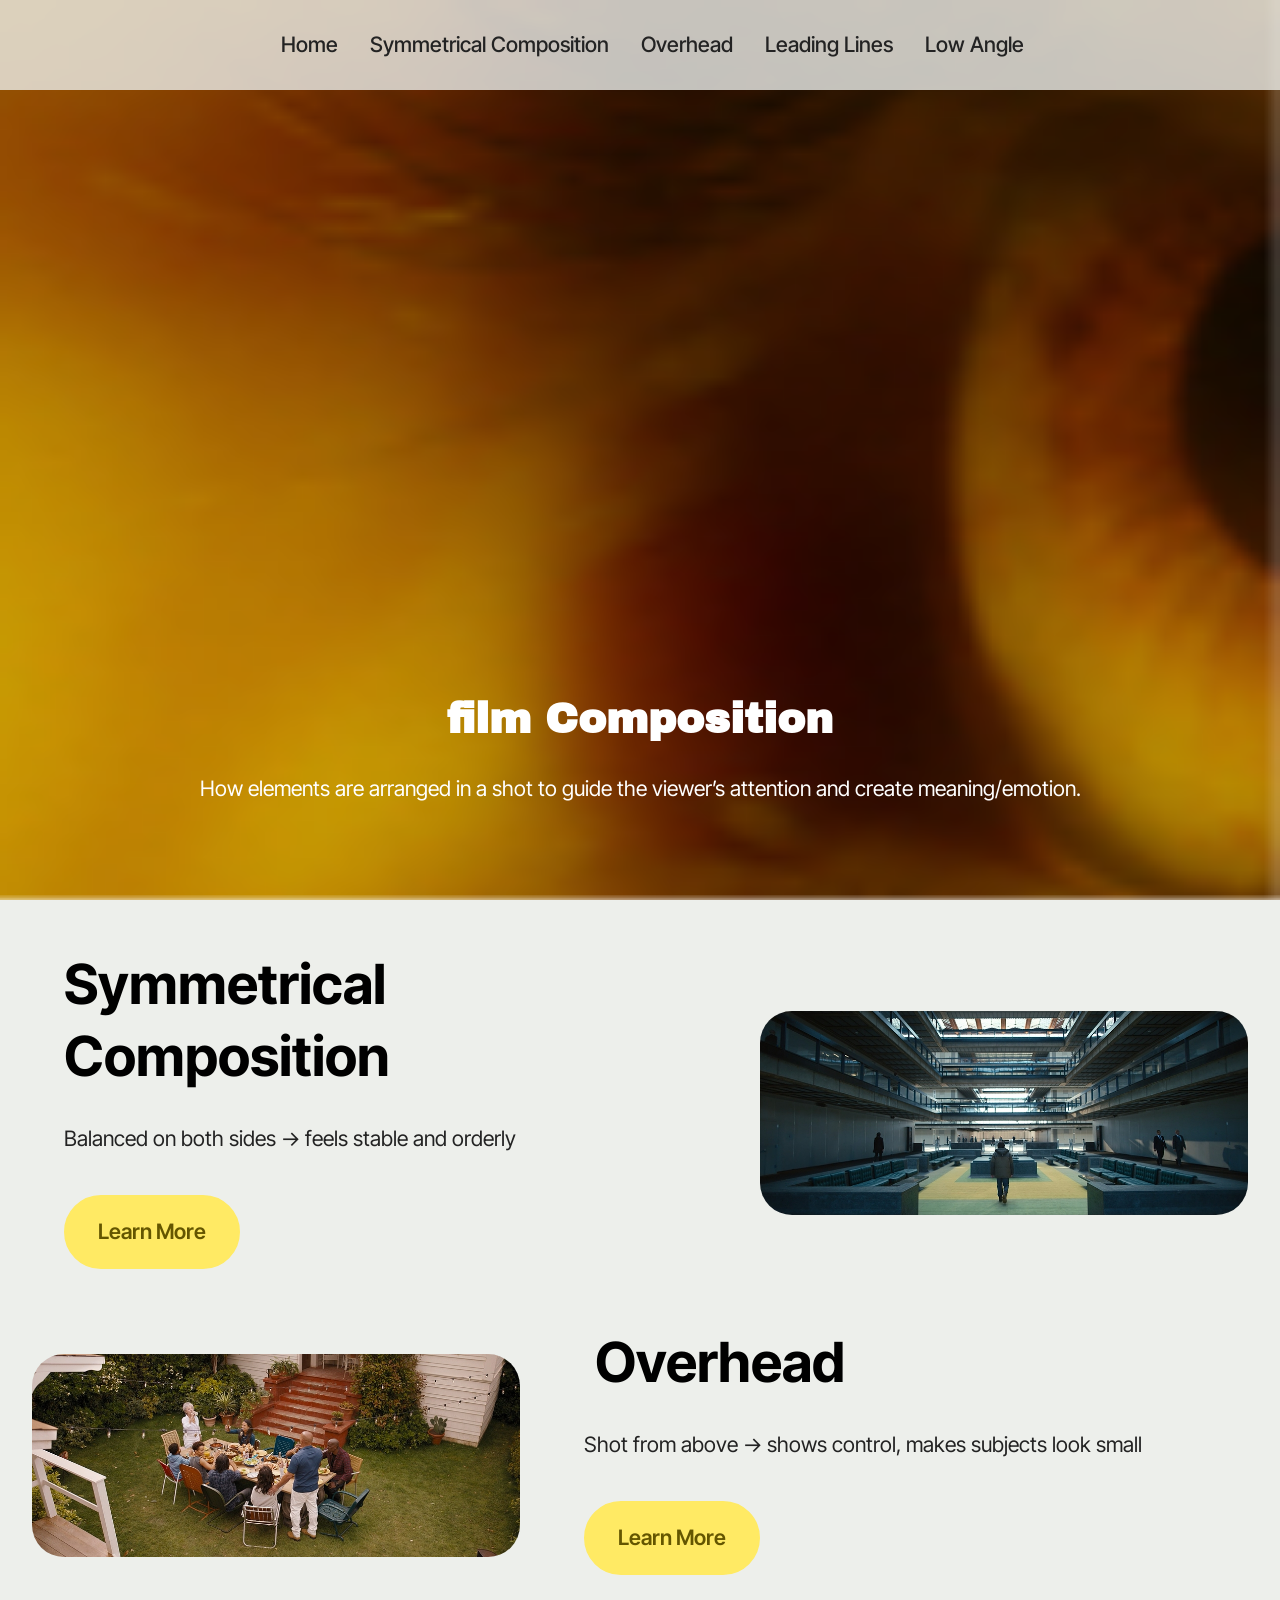
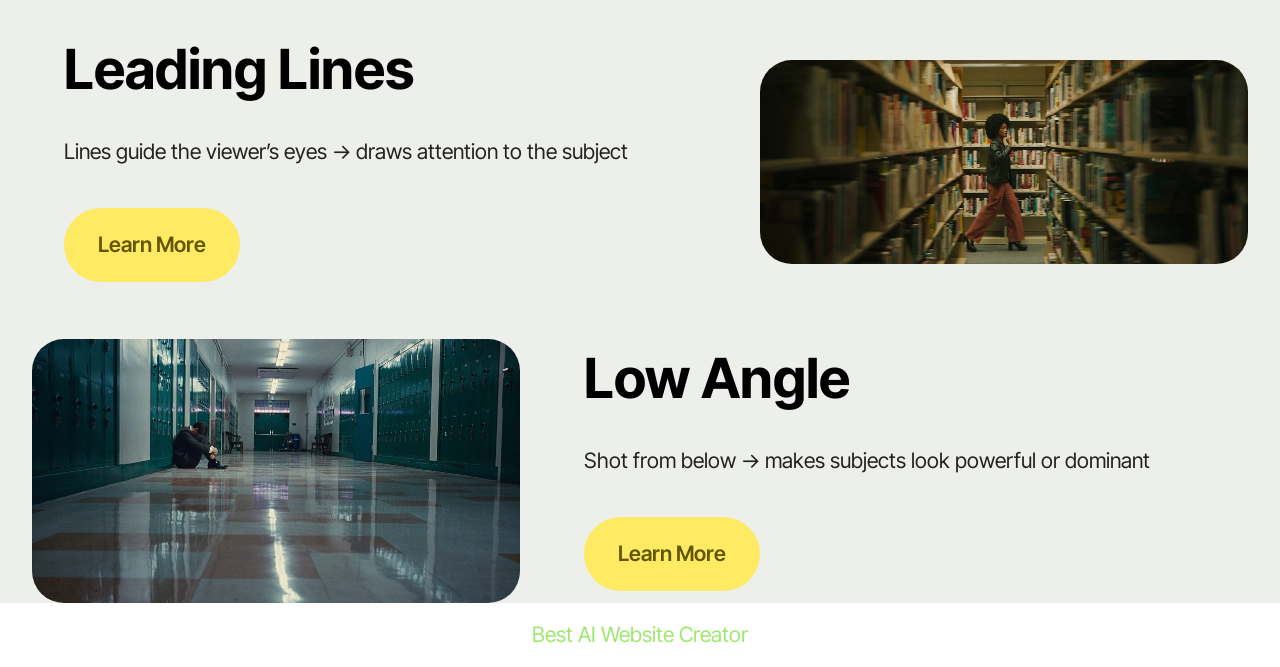
==== index.html @ dfc38353 "create github pages" ====
<!DOCTYPE html>
<html  >
<head>
  <!-- Site made with Mobirise Website Builder v6.1.12, https://mobirise.com -->
  <meta charset="UTF-8">
  <meta http-equiv="X-UA-Compatible" content="IE=edge">
  <meta name="generator" content="Mobirise v6.1.12, mobirise.com">
  <meta name="viewport" content="width=device-width, initial-scale=1, minimum-scale=1">
  <link rel="shortcut icon" href="assets/images/logo.png" type="image/x-icon">
  <meta name="description" content="">
  
  
  <title>Home</title>
  <link rel="stylesheet" href="assets/web/assets/mobirise-icons2/mobirise2.css">
  <link rel="stylesheet" href="assets/bootstrap/css/bootstrap.min.css">
  <link rel="stylesheet" href="assets/parallax/jarallax.css">
  <link rel="stylesheet" href="assets/dropdown/css/style.css">
  <link rel="stylesheet" href="assets/theme/css/style.css">
  <link rel="preload" href="https://fonts.googleapis.com/css?family=Archivo+Black:400&display=swap" as="style" onload="this.onload=null;this.rel='stylesheet'">
  <noscript><link rel="stylesheet" href="https://fonts.googleapis.com/css?family=Archivo+Black:400&display=swap"></noscript>
  <link rel="preload" href="https://fonts.googleapis.com/css2?family=Inter+Tight:wght@400;700&display=swap&display=swap" as="style" onload="this.onload=null;this.rel='stylesheet'">
  <noscript><link rel="stylesheet" href="https://fonts.googleapis.com/css2?family=Inter+Tight:wght@400;700&display=swap&display=swap"></noscript>
  <link rel="preload" as="style" href="assets/mobirise/css/mbr-additional.css?v=f8DibN"><link rel="stylesheet" href="assets/mobirise/css/mbr-additional.css?v=f8DibN" type="text/css">

  
  
  
</head>
<body>
  
  <section data-bs-version="5.1" class="menu menu6 cid-vgLsxvdneW" once="menu" id="menu06-x">
	

	<nav class="navbar navbar-dropdown opacityScrollOff navbar-fixed-top navbar-expand-lg">
		<div class="container">
			<div class="navbar-brand">
				
				
			</div>
			<button class="navbar-toggler" type="button" data-toggle="collapse" data-bs-toggle="collapse" data-target="#navbarSupportedContent" data-bs-target="#navbarSupportedContent" aria-controls="navbarNavAltMarkup" aria-expanded="false" aria-label="Toggle navigation">
				<div class="hamburger">
					<span></span>
					<span></span>
					<span></span>
					<span></span>
				</div>
			</button>
			<div class="collapse navbar-collapse opacityScrollOff" id="navbarSupportedContent">
				<ul class="navbar-nav nav-dropdown nav-right navbar-nav-top-padding" data-app-modern-menu="true"><li class="nav-item">
						<a class="nav-link link text-black text-primary display-4" href="index.html">Home</a>
					</li>
					<li class="nav-item">
						<a class="nav-link link text-black text-primary display-4" href="page1.html" aria-expanded="false">Symmetrical Composition</a>
					</li>
					<li class="nav-item">
						<a class="nav-link link text-black text-primary display-4" href="page2.html">Overhead</a>
					</li><li class="nav-item"><a class="nav-link link text-black text-primary display-4" href="page3.html">Leading Lines</a></li><li class="nav-item"><a class="nav-link link text-black text-primary display-4" href="page4.html">Low Angle</a></li></ul>
				
				
			</div>
		</div>
	</nav>
</section>

<section data-bs-version="5.1" class="header16 cid-vgL6QPLiYz mbr-fullscreen mbr-parallax-background" id="header17-0">
  
  
  <div class="container-fluid">
    <div class="row">
      <div class="content-wrap col-12 col-md-12">
        <h1 class="mbr-section-title mbr-fonts-style mbr-white mb-4 display-1">
          <strong><br>film Composition</strong>
        </h1>
        
        <p class="mbr-fonts-style mbr-text mbr-white mb-4 display-7">How elements are arranged in a shot to guide the viewer’s attention and create meaning/emotion.</p>
        
      </div>
    </div>
  </div>
</section>

<section data-bs-version="5.1" class="header1 cid-vgLrH4w5SU" id="header01-q">
	

	
	

	<div class="container-fluid">
		<div class="row justify-content-center">
			<div class="col-12 col-md-12 col-lg-5 image-wrapper">
				<img class="w-100" src="assets/images/small-1armewjb.jpg" alt="Mobirise Website Builder">
			</div>
			<div class="col-12 col-lg col-md-12">
				<div class="text-wrapper align-left">
					<h1 class="mbr-section-title mbr-fonts-style mb-4 display-2"><strong>Symmetrical Composition</strong></h1>
					<p class="mbr-text mbr-fonts-style mb-4 display-7">
						Balanced on both sides → feels stable and orderly
					</p>
					<div class="mbr-section-btn mt-3"><a class="btn btn-danger display-7" href="page1.html">Learn More</a></div>
				</div>
			</div>
		</div>
	</div>
</section>

<section data-bs-version="5.1" class="header1 cid-vgLrZvL6hh" id="header01-v">
	

	
	

	<div class="container-fluid">
		<div class="row justify-content-center">
			<div class="col-12 col-md-12 col-lg-5 image-wrapper">
				<img class="w-100" src="assets/images/small-wsnbby2s.jpg" alt="Mobirise Website Builder">
			</div>
			<div class="col-12 col-lg col-md-12">
				<div class="text-wrapper align-left">
					<h1 class="mbr-section-title mbr-fonts-style mb-4 display-2"><strong>&nbsp;Overhead</strong></h1>
					<p class="mbr-text mbr-fonts-style mb-4 display-7">
						Shot from above → shows control, makes subjects look small
					</p>
					<div class="mbr-section-btn mt-3"><a class="btn btn-danger display-7" href="page2.html">Learn More</a></div>
				</div>
			</div>
		</div>
	</div>
</section>

<section data-bs-version="5.1" class="header1 cid-vgLrZJA5kC" id="header01-w">
	

	
	

	<div class="container-fluid">
		<div class="row justify-content-center">
			<div class="col-12 col-md-12 col-lg-5 image-wrapper">
				<img class="w-100" src="assets/images/small-ffanjy0x.jpg" alt="Mobirise Website Builder">
			</div>
			<div class="col-12 col-lg col-md-12">
				<div class="text-wrapper align-left">
					<h1 class="mbr-section-title mbr-fonts-style mb-4 display-2"><strong>Leading Lines</strong></h1>
					<p class="mbr-text mbr-fonts-style mb-4 display-7">Lines guide the viewer’s eyes → draws attention to the subject
					</p>
					<div class="mbr-section-btn mt-3"><a class="btn btn-danger display-7" href="page3.html">Learn More</a></div>
				</div>
			</div>
		</div>
	</div>
</section>

<section data-bs-version="5.1" class="header1 cid-vgLrZhOVCh" id="header01-u">
	

	
	

	<div class="container-fluid">
		<div class="row justify-content-center">
			<div class="col-12 col-md-12 col-lg-5 image-wrapper">
				<img class="w-100" src="assets/images/small-0azlngfb.jpg" alt="Mobirise Website Builder">
			</div>
			<div class="col-12 col-lg col-md-12">
				<div class="text-wrapper align-left">
					<h1 class="mbr-section-title mbr-fonts-style mb-4 display-2"><strong>Low Angle</strong></h1>
					<p class="mbr-text mbr-fonts-style mb-4 display-7">
						Shot from below → makes subjects look powerful or dominant
					</p>
					<div class="mbr-section-btn mt-3"><a class="btn btn-danger display-7" href="page4.html">Learn More</a></div>
				</div>
			</div>
		</div>
	</div>
</section><section class="display-7" style="padding: 0;align-items: center;justify-content: center;flex-wrap: wrap;    align-content: center;display: flex;position: relative;height: 4rem;"><a href="https://mobiri.se/" style="flex: 1 1;height: 4rem;position: absolute;width: 100%;z-index: 1;"><img alt="" style="height: 4rem;" src="[data-uri]"></a><p style="margin: 0;text-align: center;" class="display-7">&#8204;</p><a style="z-index:1" href="https://mobirise.com/builder/ai-website-creator.html">Best AI Website Creator</a></section><script src="assets/bootstrap/js/bootstrap.bundle.min.js"></script>  <script src="assets/parallax/jarallax.js"></script>  <script src="assets/smoothscroll/smooth-scroll.js"></script>  <script src="assets/ytplayer/index.js"></script>  <script src="assets/dropdown/js/navbar-dropdown.js"></script>  <script src="assets/theme/js/script.js"></script>  
  
  
</body>
</html>
---- assets/web/assets/mobirise-icons2/mobirise2.css ----
@font-face {
  font-family: 'Moririse2';
  font-display: swap;
  src:  url('mobirise2.eot?f2bix4');
  src:  url('mobirise2.eot?f2bix4#iefix') format('embedded-opentype'),
    url('mobirise2.woff2?f2bix4') format('woff2'),
    url('mobirise2.woff?f2bix4') format('woff'),
    url('mobirise2.ttf?f2bix4') format('truetype'),
    url('mobirise2.svg?f2bix4#mobirise2') format('svg');
  font-weight: normal;
  font-style: normal;
}

[class^="mobi-"], [class*=" mobi-"] {
  /* use !important to prevent issues with browser extensions that change fonts */
  font-family: 'Moririse2' !important;
  speak: none;
  font-style: normal;
  font-weight: normal;
  font-variant: normal;
  text-transform: none;
  line-height: 1;

  /* Better Font Rendering =========== */
  -webkit-font-smoothing: antialiased;
  -moz-osx-font-smoothing: grayscale;
}

.mobi-mbri-add-submenu:before {
  content: "\e900";
}
.mobi-mbri-alert:before {
  content: "\e901";
}
.mobi-mbri-align-center:before {
  content: "\e902";
}
.mobi-mbri-align-justify:before {
  content: "\e903";
}
.mobi-mbri-align-left:before {
  content: "\e904";
}
.mobi-mbri-align-right:before {
  content: "\e905";
}
.mobi-mbri-android:before {
  content: "\e906";
}
.mobi-mbri-apple:before {
  content: "\e907";
}
.mobi-mbri-arrow-down:before {
  content: "\e908";
}
.mobi-mbri-arrow-next:before {
  content: "\e909";
}
.mobi-mbri-arrow-prev:before {
  content: "\e90a";
}
.mobi-mbri-arrow-up:before {
  content: "\e90b";
}
.mobi-mbri-bold:before {
  content: "\e90c";
}
.mobi-mbri-bookmark:before {
  content: "\e90d";
}
.mobi-mbri-bootstrap:before {
  content: "\e90e";
}
.mobi-mbri-briefcase:before {
  content: "\e90f";
}
.mobi-mbri-browse:before {
  content: "\e910";
}
.mobi-mbri-bulleted-list:before {
  content: "\e911";
}
.mobi-mbri-calendar:before {
  content: "\e912";
}
.mobi-mbri-camera:before {
  content: "\e913";
}
.mobi-mbri-cart-add:before {
  content: "\e914";
}
.mobi-mbri-cart-full:before {
  content: "\e915";
}
.mobi-mbri-cash:before {
  content: "\e916";
}
.mobi-mbri-change-style:before {
  content: "\e917";
}
.mobi-mbri-chat:before {
  content: "\e918";
}
.mobi-mbri-clock:before {
  content: "\e919";
}
.mobi-mbri-close:before {
  content: "\e91a";
}
.mobi-mbri-cloud:before {
  content: "\e91b";
}
.mobi-mbri-code:before {
  content: "\e91c";
}
.mobi-mbri-contact-form:before {
  content: "\e91d";
}
.mobi-mbri-credit-card:before {
  content: "\e91e";
}
.mobi-mbri-cursor-click:before {
  content: "\e91f";
}
.mobi-mbri-cust-feedback:before {
  content: "\e920";
}
.mobi-mbri-database:before {
  content: "\e921";
}
.mobi-mbri-delivery:before {
  content: "\e922";
}
.mobi-mbri-desktop:before {
  content: "\e923";
}
.mobi-mbri-devices:before {
  content: "\e924";
}
.mobi-mbri-down:before {
  content: "\e925";
}
.mobi-mbri-download-2:before {
  content: "\e926";
}
.mobi-mbri-download:before {
  content: "\e927";
}
.mobi-mbri-drag-n-drop-2:before {
  content: "\e928";
}
.mobi-mbri-drag-n-drop:before {
  content: "\e929";
}
.mobi-mbri-edit-2:before {
  content: "\e92a";
}
.mobi-mbri-edit:before {
  content: "\e92b";
}
.mobi-mbri-error:before {
  content: "\e92c";
}
.mobi-mbri-extension:before {
  content: "\e92d";
}
.mobi-mbri-features:before {
  content: "\e92e";
}
.mobi-mbri-file:before {
  content: "\e92f";
}
.mobi-mbri-flag:before {
  content: "\e930";
}
.mobi-mbri-folder:before {
  content: "\e931";
}
.mobi-mbri-gift:before {
  content: "\e932";
}
.mobi-mbri-github:before {
  content: "\e933";
}
.mobi-mbri-globe-2:before {
  content: "\e934";
}
.mobi-mbri-globe:before {
  content: "\e935";
}
.mobi-mbri-growing-chart:before {
  content: "\e936";
}
.mobi-mbri-hearth:before {
  content: "\e937";
}
.mobi-mbri-help:before {
  content: "\e938";
}
.mobi-mbri-home:before {
  content: "\e939";
}
.mobi-mbri-hot-cup:before {
  content: "\e93a";
}
.mobi-mbri-idea:before {
  content: "\e93b";
}
.mobi-mbri-image-gallery:before {
  content: "\e93c";
}
.mobi-mbri-image-slider:before {
  content: "\e93d";
}
.mobi-mbri-info:before {
  content: "\e93e";
}
.mobi-mbri-italic:before {
  content: "\e93f";
}
.mobi-mbri-key:before {
  content: "\e940";
}
.mobi-mbri-laptop:before {
  content: "\e941";
}
.mobi-mbri-layers:before {
  content: "\e942";
}
.mobi-mbri-left-right:before {
  content: "\e943";
}
.mobi-mbri-left:before {
  content: "\e944";
}
.mobi-mbri-letter:before {
  content: "\e945";
}
.mobi-mbri-like:before {
  content: "\e946";
}
.mobi-mbri-link:before {
  content: "\e947";
}
.mobi-mbri-lock:before {
  content: "\e948";
}
.mobi-mbri-login:before {
  content: "\e949";
}
.mobi-mbri-logout:before {
  content: "\e94a";
}
.mobi-mbri-magic-stick:before {
  content: "\e94b";
}
.mobi-mbri-map-pin:before {
  content: "\e94c";
}
.mobi-mbri-menu:before {
  content: "\e94d";
}
.mobi-mbri-mobile-2:before {
  content: "\e94e";
}
.mobi-mbri-mobile-horizontal:before {
  content: "\e94f";
}
.mobi-mbri-mobile:before {
  content: "\e950";
}
.mobi-mbri-mobirise:before {
  content: "\e951";
}
.mobi-mbri-more-horizontal:before {
  content: "\e952";
}
.mobi-mbri-more-vertical:before {
  content: "\e953";
}
.mobi-mbri-music:before {
  content: "\e954";
}
.mobi-mbri-new-file:before {
  content: "\e955";
}
.mobi-mbri-numbered-list:before {
  content: "\e956";
}
.mobi-mbri-opened-folder:before {
  content: "\e957";
}
.mobi-mbri-pages:before {
  content: "\e958";
}
.mobi-mbri-paper-plane:before {
  content: "\e959";
}
.mobi-mbri-paperclip:before {
  content: "\e95a";
}
.mobi-mbri-phone:before {
  content: "\e95b";
}
.mobi-mbri-photo:before {
  content: "\e95c";
}
.mobi-mbri-photos:before {
  content: "\e95d";
}
.mobi-mbri-pin:before {
  content: "\e95e";
}
.mobi-mbri-play:before {
  content: "\e95f";
}
.mobi-mbri-plus:before {
  content: "\e960";
}
.mobi-mbri-preview:before {
  content: "\e961";
}
.mobi-mbri-print:before {
  content: "\e962";
}
.mobi-mbri-protect:before {
  content: "\e963";
}
.mobi-mbri-question:before {
  content: "\e964";
}
.mobi-mbri-quote-left:before {
  content: "\e965";
}
.mobi-mbri-quote-right:before {
  content: "\e966";
}
.mobi-mbri-redo:before {
  content: "\e967";
}
.mobi-mbri-refresh:before {
  content: "\e968";
}
.mobi-mbri-responsive-2:before {
  content: "\e969";
}
.mobi-mbri-responsive:before {
  content: "\e96a";
}
.mobi-mbri-right:before {
  content: "\e96b";
}
.mobi-mbri-rocket:before {
  content: "\e96c";
}
.mobi-mbri-sad-face:before {
  content: "\e96d";
}
.mobi-mbri-sale:before {
  content: "\e96e";
}
.mobi-mbri-save:before {
  content: "\e96f";
}
.mobi-mbri-search:before {
  content: "\e970";
}
.mobi-mbri-setting-2:before {
  content: "\e971";
}
.mobi-mbri-setting-3:before {
  content: "\e972";
}
.mobi-mbri-setting:before {
  content: "\e973";
}
.mobi-mbri-share:before {
  content: "\e974";
}
.mobi-mbri-shopping-bag:before {
  content: "\e975";
}
.mobi-mbri-shopping-basket:before {
  content: "\e976";
}
.mobi-mbri-shopping-cart:before {
  content: "\e977";
}
.mobi-mbri-sites:before {
  content: "\e978";
}
.mobi-mbri-smile-face:before {
  content: "\e979";
}
.mobi-mbri-speed:before {
  content: "\e97a";
}
.mobi-mbri-star:before {
  content: "\e97b";
}
.mobi-mbri-success:before {
  content: "\e97c";
}
.mobi-mbri-sun:before {
  content: "\e97d";
}
.mobi-mbri-sun2:before {
  content: "\e97e";
}
.mobi-mbri-tablet-vertical:before {
  content: "\e97f";
}
.mobi-mbri-tablet:before {
  content: "\e980";
}
.mobi-mbri-target:before {
  content: "\e981";
}
.mobi-mbri-timer:before {
  content: "\e982";
}
.mobi-mbri-to-ftp:before {
  content: "\e983";
}
.mobi-mbri-to-local-drive:before {
  content: "\e984";
}
.mobi-mbri-touch-swipe:before {
  content: "\e985";
}
.mobi-mbri-touch:before {
  content: "\e986";
}
.mobi-mbri-trash:before {
  content: "\e987";
}
.mobi-mbri-underline:before {
  content: "\e988";
}
.mobi-mbri-undo:before {
  content: "\e989";
}
.mobi-mbri-unlink:before {
  content: "\e98a";
}
.mobi-mbri-unlock:before {
  content: "\e98b";
}
.mobi-mbri-up-down:before {
  content: "\e98c";
}
.mobi-mbri-up:before {
  content: "\e98d";
}
.mobi-mbri-update:before {
  content: "\e98e";
}
.mobi-mbri-upload-2:before {
  content: "\e98f";
}
.mobi-mbri-upload:before {
  content: "\e990";
}
.mobi-mbri-user-2:before {
  content: "\e991";
}
.mobi-mbri-user:before {
  content: "\e992";
}
.mobi-mbri-users:before {
  content: "\e993";
}
.mobi-mbri-video-play:before {
  content: "\e994";
}
.mobi-mbri-video:before {
  content: "\e995";
}
.mobi-mbri-watch:before {
  content: "\e996";
}
.mobi-mbri-website-theme-2:before {
  content: "\e997";
}
.mobi-mbri-website-theme:before {
  content: "\e998";
}
.mobi-mbri-wifi:before {
  content: "\e999";
}
.mobi-mbri-windows:before {
  content: "\e99a";
}
.mobi-mbri-zoom-in:before {
  content: "\e99b";
}
.mobi-mbri-zoom-out:before {
  content: "\e99c";
}
---- assets/parallax/jarallax.css ----
.jarallax {
    position: relative;
    z-index: 0;
}
.jarallax > .jarallax-img {
    position: absolute;
    object-fit: cover;
    /* support for plugin https://github.com/bfred-it/object-fit-images */
    font-family: 'object-fit: cover;';
    top: 0;
    left: 0;
    width: 100%;
    height: 100%;
    z-index: -1;
}
---- assets/dropdown/css/style.css ----
.navbar-dropdown {
  left: 0;
  padding: 0;
  position: absolute;
  right: 0;
  top: 0;
  transition: all 0.45s ease;
  z-index: 1030;
  background: #282828; }
  .navbar-dropdown .navbar-logo {
    margin-right: 0.8rem;
    transition: margin 0.3s ease-in-out;
    vertical-align: middle; }
    .navbar-dropdown .navbar-logo img {
      height: 3.125rem;
      transition: all 0.3s ease-in-out; }
    .navbar-dropdown .navbar-logo.mbr-iconfont {
      font-size: 3.125rem;
      line-height: 3.125rem; }
  .navbar-dropdown .navbar-caption {
    font-weight: 700;
    white-space: normal;
    vertical-align: -4px;
    line-height: 3.125rem !important; }
    .navbar-dropdown .navbar-caption, .navbar-dropdown .navbar-caption:hover {
      color: inherit;
      text-decoration: none; }
  .navbar-dropdown .mbr-iconfont + .navbar-caption {
    vertical-align: -1px; }
  .navbar-dropdown.navbar-fixed-top {
    position: fixed; }
  .navbar-dropdown .navbar-brand span {
    vertical-align: -4px; }
  .navbar-dropdown.bg-color.transparent {
    background: none; }
  .navbar-dropdown.navbar-short .navbar-brand {
    padding: 0.625rem 0; }
    .navbar-dropdown.navbar-short .navbar-brand span {
      vertical-align: -1px; }
  .navbar-dropdown.navbar-short .navbar-caption {
    line-height: 2.375rem !important;
    vertical-align: -2px; }
  .navbar-dropdown.navbar-short .navbar-logo {
    margin-right: 0.5rem; }
    .navbar-dropdown.navbar-short .navbar-logo img {
      height: 2.375rem; }
    .navbar-dropdown.navbar-short .navbar-logo.mbr-iconfont {
      font-size: 2.375rem;
      line-height: 2.375rem; }
  .navbar-dropdown.navbar-short .mbr-table-cell {
    height: 3.625rem; }
  .navbar-dropdown .navbar-close {
    left: 0.6875rem;
    position: fixed;
    top: 0.75rem;
    z-index: 1000; }
  .navbar-dropdown .hamburger-icon {
    content: "";
    display: inline-block;
    vertical-align: middle;
    width: 16px;
    -webkit-box-shadow: 0 -6px 0 1px #282828,0 0 0 1px #282828,0 6px 0 1px #282828;
    -moz-box-shadow: 0 -6px 0 1px #282828,0 0 0 1px #282828,0 6px 0 1px #282828;
    box-shadow: 0 -6px 0 1px #282828,0 0 0 1px #282828,0 6px 0 1px #282828; }

.dropdown-menu .dropdown-toggle[data-toggle="dropdown-submenu"]::after {
  border-bottom: 0.35em solid transparent;
  border-left: 0.35em solid;
  border-right: 0;
  border-top: 0.35em solid transparent;
  margin-left: 0.3rem; }

.dropdown-menu .dropdown-item:focus {
  outline: 0; }

.nav-dropdown {
  font-size: 0.75rem;
  font-weight: 500;
  height: auto !important; }
  .nav-dropdown .nav-btn {
    padding-left: 1rem; }
  .nav-dropdown .link {
    margin: .667em 1.667em;
    font-weight: 500;
    padding: 0;
    transition: color .2s ease-in-out; }
    .nav-dropdown .link.dropdown-toggle {
      margin-right: 2.583em; }
      .nav-dropdown .link.dropdown-toggle::after {
        margin-left: .25rem;
        border-top: 0.35em solid;
        border-right: 0.35em solid transparent;
        border-left: 0.35em solid transparent;
        border-bottom: 0; }
      .nav-dropdown .link.dropdown-toggle[aria-expanded="true"] {
        margin: 0;
        padding: 0.667em 3.263em  0.667em 1.667em; }
  .nav-dropdown .link::after,
  .nav-dropdown .dropdown-item::after {
    color: inherit; }
  .nav-dropdown .btn {
    font-size: 0.75rem;
    font-weight: 700;
    letter-spacing: 0;
    margin-bottom: 0;
    padding-left: 1.25rem;
    padding-right: 1.25rem; }
  .nav-dropdown .dropdown-menu {
    border-radius: 0;
    border: 0;
    left: 0;
    margin: 0;
    padding-bottom: 1.25rem;
    padding-top: 1.25rem;
    position: relative; }
  .nav-dropdown .dropdown-submenu {
    margin-left: 0.125rem;
    top: 0; }
  .nav-dropdown .dropdown-item {
    font-weight: 500;
    line-height: 2;
    padding: 0.3846em 4.615em 0.3846em 1.5385em;
    position: relative;
    transition: color .2s ease-in-out, background-color .2s ease-in-out; }
    .nav-dropdown .dropdown-item::after {
      margin-top: -0.3077em;
      position: absolute;
      right: 1.1538em;
      top: 50%; }
    .nav-dropdown .dropdown-item:focus, .nav-dropdown .dropdown-item:hover {
      background: none; }

@media (max-width: 767px) {
  .nav-dropdown.navbar-toggleable-sm {
    bottom: 0;
    display: none;
    left: 0;
    overflow-x: hidden;
    position: fixed;
    top: 0;
    transform: translateX(-100%);
    -ms-transform: translateX(-100%);
    -webkit-transform: translateX(-100%);
    width: 18.75rem;
    z-index: 999; } }
.nav-dropdown.navbar-toggleable-xl {
  bottom: 0;
  display: none;
  left: 0;
  overflow-x: hidden;
  position: fixed;
  top: 0;
  transform: translateX(-100%);
  -ms-transform: translateX(-100%);
  -webkit-transform: translateX(-100%);
  width: 18.75rem;
  z-index: 999; }

.nav-dropdown-sm {
  display: block !important;
  overflow-x: hidden;
  overflow: auto;
  padding-top: 3.875rem; }
  .nav-dropdown-sm::after {
    content: "";
    display: block;
    height: 3rem;
    width: 100%; }
  .nav-dropdown-sm.collapse.in ~ .navbar-close {
    display: block !important; }
  .nav-dropdown-sm.collapsing, .nav-dropdown-sm.collapse.in {
    transform: translateX(0);
    -ms-transform: translateX(0);
    -webkit-transform: translateX(0);
    transition: all 0.25s ease-out;
    -webkit-transition: all 0.25s ease-out;
    background: #282828; }
  .nav-dropdown-sm.collapsing[aria-expanded="false"] {
    transform: translateX(-100%);
    -ms-transform: translateX(-100%);
    -webkit-transform: translateX(-100%); }
  .nav-dropdown-sm .nav-item {
    display: block;
    margin-left: 0 !important;
    padding-left: 0; }
  .nav-dropdown-sm .link,
  .nav-dropdown-sm .dropdown-item {
    border-top: 1px dotted rgba(255, 255, 255, 0.1);
    font-size: 0.8125rem;
    line-height: 1.6;
    margin: 0 !important;
    padding: 0.875rem 2.4rem 0.875rem 1.5625rem !important;
    position: relative;
    white-space: normal; }
    .nav-dropdown-sm .link:focus, .nav-dropdown-sm .link:hover,
    .nav-dropdown-sm .dropdown-item:focus,
    .nav-dropdown-sm .dropdown-item:hover {
      background: rgba(0, 0, 0, 0.2) !important;
      color: #c0a375; }
  .nav-dropdown-sm .nav-btn {
    position: relative;
    padding: 1.5625rem 1.5625rem 0 1.5625rem; }
    .nav-dropdown-sm .nav-btn::before {
      border-top: 1px dotted rgba(255, 255, 255, 0.1);
      content: "";
      left: 0;
      position: absolute;
      top: 0;
      width: 100%; }
    .nav-dropdown-sm .nav-btn + .nav-btn {
      padding-top: 0.625rem; }
      .nav-dropdown-sm .nav-btn + .nav-btn::before {
        display: none; }
  .nav-dropdown-sm .btn {
    padding: 0.625rem 0; }
  .nav-dropdown-sm .dropdown-toggle[data-toggle="dropdown-submenu"]::after {
    margin-left: .25rem;
    border-top: 0.35em solid;
    border-right: 0.35em solid transparent;
    border-left: 0.35em solid transparent;
    border-bottom: 0; }
  .nav-dropdown-sm .dropdown-toggle[data-toggle="dropdown-submenu"][aria-expanded="true"]::after {
    border-top: 0;
    border-right: 0.35em solid transparent;
    border-left: 0.35em solid transparent;
    border-bottom: 0.35em solid; }
  .nav-dropdown-sm .dropdown-menu {
    margin: 0;
    padding: 0;
    position: relative;
    top: 0;
    left: 0;
    width: 100%;
    border: 0;
    float: none;
    border-radius: 0;
    background: none; }
  .nav-dropdown-sm .dropdown-submenu {
    left: 100%;
    margin-left: 0.125rem;
    margin-top: -1.25rem;
    top: 0; }

.navbar-toggleable-sm .nav-dropdown .dropdown-menu {
  position: absolute; }

.navbar-toggleable-sm .nav-dropdown .dropdown-submenu {
  left: 100%;
  margin-left: 0.125rem;
  margin-top: -1.25rem;
  top: 0; }

.navbar-toggleable-sm.opened .nav-dropdown .dropdown-menu {
  position: relative; }

.navbar-toggleable-sm.opened .nav-dropdown .dropdown-submenu {
  left: 0;
  margin-left: 00rem;
  margin-top: 0rem;
  top: 0; }

.is-builder .nav-dropdown.collapsing {
  transition: none !important; }
---- assets/theme/css/style.css ----
@charset "UTF-8";
section {
  background-color: #ffffff;
}

body {
  font-style: normal;
  line-height: 1.5;
  font-weight: 400;
  color: #232323;
  position: relative;
}

button {
  background-color: transparent;
  border-color: transparent;
}

.embla__button,
.carousel-control {
  background-color: #edefea !important;
  opacity: 0.8 !important;
  color: #464845 !important;
  border-color: #edefea !important;
}

.carousel .close,
.modalWindow .close {
  background-color: #edefea !important;
  color: #464845 !important;
  border-color: #edefea !important;
  opacity: 0.8 !important;
}

.carousel .close:hover,
.modalWindow .close:hover {
  opacity: 1 !important;
}

.carousel-indicators li {
  background-color: #edefea !important;
  border: 2px solid #464845 !important;
}

.carousel-indicators li:hover,
.carousel-indicators li:active {
  opacity: 0.8 !important;
}

.embla__button:hover,
.carousel-control:hover {
  background-color: #edefea !important;
  opacity: 1 !important;
}

.modalWindow-video-container {
  height: 80%;
}

section,
.container,
.container-fluid {
  position: relative;
  word-wrap: break-word;
}

a.mbr-iconfont:hover {
  text-decoration: none;
}

.article .lead p,
.article .lead ul,
.article .lead ol,
.article .lead pre,
.article .lead blockquote {
  margin-bottom: 0;
}

a {
  font-style: normal;
  font-weight: 400;
  cursor: pointer;
}
a, a:hover {
  text-decoration: none;
}

.mbr-section-title {
  font-style: normal;
  line-height: 1.3;
}

.mbr-section-subtitle {
  line-height: 1.3;
}

.mbr-text {
  font-style: normal;
  line-height: 1.7;
}

h1,
h2,
h3,
h4,
h5,
h6,
.display-1,
.display-2,
.display-4,
.display-5,
.display-7,
span,
p,
a {
  line-height: 1;
  word-break: break-word;
  word-wrap: break-word;
  font-weight: 400;
}

b,
strong {
  font-weight: bold;
}

input:-webkit-autofill, input:-webkit-autofill:hover, input:-webkit-autofill:focus, input:-webkit-autofill:active {
  transition-delay: 9999s;
  -webkit-transition-property: background-color, color;
  transition-property: background-color, color;
}

textarea[type=hidden] {
  display: none;
}

section {
  background-position: 50% 50%;
  background-repeat: no-repeat;
  background-size: cover;
}
section .mbr-background-video,
section .mbr-background-video-preview {
  position: absolute;
  bottom: 0;
  left: 0;
  right: 0;
  top: 0;
}

.hidden {
  visibility: hidden;
}

.mbr-z-index20 {
  z-index: 20;
}

/*! Base colors */
.mbr-white {
  color: #ffffff;
}

.mbr-black {
  color: #111111;
}

.mbr-bg-white {
  background-color: #ffffff;
}

.mbr-bg-black {
  background-color: #000000;
}

/*! Text-aligns */
.align-left {
  text-align: left;
}

.align-center {
  text-align: center;
}

.align-right {
  text-align: right;
}

/*! Font-weight  */
.mbr-light {
  font-weight: 300;
}

.mbr-regular {
  font-weight: 400;
}

.mbr-semibold {
  font-weight: 500;
}

.mbr-bold {
  font-weight: 700;
}

/*! Media  */
.media-content {
  flex-basis: 100%;
}

.media-container-row {
  display: flex;
  flex-direction: row;
  flex-wrap: wrap;
  justify-content: center;
  align-content: center;
  align-items: start;
}
.media-container-row .media-size-item {
  width: 400px;
}

.media-container-column {
  display: flex;
  flex-direction: column;
  flex-wrap: wrap;
  justify-content: center;
  align-content: center;
  align-items: stretch;
}
.media-container-column > * {
  width: 100%;
}

@media (min-width: 992px) {
  .media-container-row {
    flex-wrap: nowrap;
  }
}
figure {
  margin-bottom: 0;
  overflow: hidden;
}

figure[mbr-media-size] {
  transition: width 0.1s;
}

img,
iframe {
  display: block;
  width: 100%;
}

.card {
  background-color: transparent;
  border: none;
}

.card-box {
  width: 100%;
}

.card-img {
  text-align: center;
  flex-shrink: 0;
  -webkit-flex-shrink: 0;
}

.media {
  max-width: 100%;
  margin: 0 auto;
}

.mbr-figure {
  align-self: center;
}

.media-container > div {
  max-width: 100%;
}

.mbr-figure img,
.card-img img {
  width: 100%;
}

@media (max-width: 991px) {
  .media-size-item {
    width: auto !important;
  }
  .media {
    width: auto;
  }
  .mbr-figure {
    width: 100% !important;
  }
}
/*! Buttons */
.mbr-section-btn {
  margin-left: -0.6rem;
  margin-right: -0.6rem;
  font-size: 0;
}

.btn {
  font-weight: 600;
  border-width: 1px;
  font-style: normal;
  margin: 0.6rem 0.6rem;
  white-space: normal;
  transition: all 0.2s ease-in-out;
  display: inline-flex;
  align-items: center;
  justify-content: center;
  word-break: break-word;
}

.btn-sm {
  font-weight: 600;
  letter-spacing: 0px;
  transition: all 0.3s ease-in-out;
}

.btn-md {
  font-weight: 600;
  letter-spacing: 0px;
  transition: all 0.3s ease-in-out;
}

.btn-lg {
  font-weight: 600;
  letter-spacing: 0px;
  transition: all 0.3s ease-in-out;
}

.btn-form {
  margin: 0;
}
.btn-form:hover {
  cursor: pointer;
}

nav .mbr-section-btn {
  margin-left: 0rem;
  margin-right: 0rem;
}

/*! Btn icon margin */
.btn .mbr-iconfont,
.btn.btn-sm .mbr-iconfont {
  order: 1;
  cursor: pointer;
  margin-left: 0.5rem;
  vertical-align: sub;
}

.btn.btn-md .mbr-iconfont,
.btn.btn-md .mbr-iconfont {
  margin-left: 0.8rem;
}

.mbr-regular {
  font-weight: 400;
}

.mbr-semibold {
  font-weight: 500;
}

.mbr-bold {
  font-weight: 700;
}

[type=submit] {
  -webkit-appearance: none;
}

/*! Full-screen */
.mbr-fullscreen .mbr-overlay {
  min-height: 100vh;
}

.mbr-fullscreen {
  display: flex;
  display: -moz-flex;
  display: -ms-flex;
  display: -o-flex;
  align-items: center;
  min-height: 100vh;
  padding-top: 3rem;
  padding-bottom: 3rem;
}

/*! Map */
.map {
  height: 25rem;
  position: relative;
}
.map iframe {
  width: 100%;
  height: 100%;
}

/*! Scroll to top arrow */
.mbr-arrow-up {
  bottom: 25px;
  right: 90px;
  position: fixed;
  text-align: right;
  z-index: 5000;
  color: #ffffff;
  font-size: 22px;
}

.mbr-arrow-up a {
  background: rgba(0, 0, 0, 0.2);
  border-radius: 50%;
  color: #fff;
  display: inline-block;
  height: 60px;
  width: 60px;
  border: 2px solid #fff;
  outline-style: none !important;
  position: relative;
  text-decoration: none;
  transition: all 0.3s ease-in-out;
  cursor: pointer;
  text-align: center;
}
.mbr-arrow-up a:hover {
  background-color: rgba(0, 0, 0, 0.4);
}
.mbr-arrow-up a i {
  line-height: 60px;
}

.mbr-arrow-up-icon {
  display: block;
  color: #fff;
}

.mbr-arrow-up-icon::before {
  content: "›";
  display: inline-block;
  font-family: serif;
  font-size: 22px;
  line-height: 1;
  font-style: normal;
  position: relative;
  top: 6px;
  left: -4px;
  transform: rotate(-90deg);
}

/*! Arrow Down */
.mbr-arrow {
  position: absolute;
  bottom: 45px;
  left: 50%;
  width: 60px;
  height: 60px;
  cursor: pointer;
  background-color: rgba(80, 80, 80, 0.5);
  border-radius: 50%;
  transform: translateX(-50%);
}
@media (max-width: 767px) {
  .mbr-arrow {
    display: none;
  }
}
.mbr-arrow > a {
  display: inline-block;
  text-decoration: none;
  outline-style: none;
  animation: arrowdown 1.7s ease-in-out infinite;
  color: #ffffff;
}
.mbr-arrow > a > i {
  position: absolute;
  top: -2px;
  left: 15px;
  font-size: 2rem;
}

#scrollToTop a i::before {
  content: "";
  position: absolute;
  display: block;
  border-bottom: 2.5px solid #fff;
  border-left: 2.5px solid #fff;
  width: 27.8%;
  height: 27.8%;
  left: 50%;
  top: 51%;
  transform: translateY(-30%) translateX(-50%) rotate(135deg);
}

@keyframes arrowdown {
  0% {
    transform: translateY(0px);
  }
  50% {
    transform: translateY(-5px);
  }
  100% {
    transform: translateY(0px);
  }
}
@media (max-width: 500px) {
  .mbr-arrow-up {
    left: 0;
    right: 0;
    text-align: center;
  }
}
/*Gradients animation*/
@keyframes gradient-animation {
  from {
    background-position: 0% 100%;
    animation-timing-function: ease-in-out;
  }
  to {
    background-position: 100% 0%;
    animation-timing-function: ease-in-out;
  }
}
.bg-gradient {
  background-size: 200% 200%;
  animation: gradient-animation 5s infinite alternate;
  -webkit-animation: gradient-animation 5s infinite alternate;
}

.menu .navbar-brand {
  display: -webkit-flex;
}
.menu .navbar-brand span {
  display: flex;
  display: -webkit-flex;
}
.menu .navbar-brand .navbar-caption-wrap {
  display: -webkit-flex;
}
.menu .navbar-brand .navbar-logo img {
  display: -webkit-flex;
  width: auto;
}
@media (min-width: 768px) and (max-width: 991px) {
  .menu .navbar-toggleable-sm .navbar-nav {
    display: -ms-flexbox;
  }
}
@media (max-width: 991px) {
  .menu .navbar-collapse {
    max-height: 93.5vh;
  }
  .menu .navbar-collapse.show {
    overflow: auto;
  }
}
@media (min-width: 992px) {
  .menu .navbar-nav.nav-dropdown {
    display: -webkit-flex;
  }
  .menu .navbar-toggleable-sm .navbar-collapse {
    display: -webkit-flex !important;
  }
  .menu .collapsed .navbar-collapse {
    max-height: 93.5vh;
  }
  .menu .collapsed .navbar-collapse.show {
    overflow: auto;
  }
}
@media (max-width: 767px) {
  .menu .navbar-collapse {
    max-height: 80vh;
  }
}

.nav-link .mbr-iconfont {
  margin-right: 0.5rem;
}

.navbar {
  display: -webkit-flex;
  -webkit-flex-wrap: wrap;
  -webkit-align-items: center;
  -webkit-justify-content: space-between;
}

.navbar-collapse {
  -webkit-flex-basis: 100%;
  -webkit-flex-grow: 1;
  -webkit-align-items: center;
}

.nav-dropdown .link {
  padding: 0.667em 1.667em !important;
  margin: 0 !important;
}

.nav {
  display: -webkit-flex;
  -webkit-flex-wrap: wrap;
}

.row {
  display: -webkit-flex;
  -webkit-flex-wrap: wrap;
}

.justify-content-center {
  -webkit-justify-content: center;
}

.form-inline {
  display: -webkit-flex;
}

.card-wrapper {
  -webkit-flex: 1;
}

.carousel-control {
  z-index: 10;
  display: -webkit-flex;
}

.carousel-controls {
  display: -webkit-flex;
}

.media {
  display: -webkit-flex;
}

.form-group:focus {
  outline: none;
}

.jq-selectbox__select {
  padding: 7px 0;
  position: relative;
}

.jq-selectbox__dropdown {
  overflow: hidden;
  border-radius: 10px;
  position: absolute;
  top: 100%;
  left: 0 !important;
  width: 100% !important;
}

.jq-selectbox__trigger-arrow {
  right: 0;
  transform: translateY(-50%);
}

.jq-selectbox li {
  padding: 1.07em 0.5em;
}

input[type=range] {
  padding-left: 0 !important;
  padding-right: 0 !important;
}

.modal-dialog,
.modal-content {
  height: 100%;
}

.modal-dialog .carousel-inner {
  height: calc(100vh - 1.75rem);
}
@media (max-width: 575px) {
  .modal-dialog .carousel-inner {
    height: calc(100vh - 1rem);
  }
}

.carousel-item {
  text-align: center;
}

.carousel-item img {
  margin: auto;
}

.navbar-toggler {
  align-self: flex-start;
  padding: 0.25rem 0.75rem;
  font-size: 1.25rem;
  line-height: 1;
  background: transparent;
  border: 1px solid transparent;
  border-radius: 0.25rem;
}

.navbar-toggler:focus,
.navbar-toggler:hover {
  text-decoration: none;
  box-shadow: none;
}

.navbar-toggler-icon {
  display: inline-block;
  width: 1.5em;
  height: 1.5em;
  vertical-align: middle;
  content: "";
  background: no-repeat center center;
  background-size: 100% 100%;
}

.navbar-toggler-left {
  position: absolute;
  left: 1rem;
}

.navbar-toggler-right {
  position: absolute;
  right: 1rem;
}

.card-img {
  width: auto;
}

.menu .navbar.collapsed:not(.beta-menu) {
  flex-direction: column;
}

.carousel-item.active,
.carousel-item-next,
.carousel-item-prev {
  display: flex;
}

.note-air-layout .dropup .dropdown-menu,
.note-air-layout .navbar-fixed-bottom .dropdown .dropdown-menu {
  bottom: initial !important;
}

html,
body {
  height: auto;
  min-height: 100vh;
}

.dropup .dropdown-toggle::after {
  display: none;
}

.form-asterisk {
  font-family: initial;
  position: absolute;
  top: -2px;
  font-weight: normal;
}

.form-control-label {
  position: relative;
  cursor: pointer;
  margin-bottom: 0.357em;
  padding: 0;
}

.alert {
  color: #ffffff;
  border-radius: 0;
  border: 0;
  font-size: 1.1rem;
  line-height: 1.5;
  margin-bottom: 1.875rem;
  padding: 1.25rem;
  position: relative;
  text-align: center;
}
.alert.alert-form::after {
  background-color: inherit;
  bottom: -7px;
  content: "";
  display: block;
  height: 14px;
  left: 50%;
  margin-left: -7px;
  position: absolute;
  transform: rotate(45deg);
  width: 14px;
}

.form-control {
  background-color: #ffffff;
  background-clip: border-box;
  color: #232323;
  line-height: 1rem !important;
  height: auto;
  padding: 1.2rem 2rem;
  transition: border-color 0.25s ease 0s;
  border: 1px solid transparent !important;
  border-radius: 4px;
  box-shadow: rgba(0, 0, 0, 0.07) 0px 1px 1px 0px, rgba(0, 0, 0, 0.07) 0px 1px 3px 0px, rgba(0, 0, 0, 0.03) 0px 0px 0px 1px;
}
.form-active .form-control:invalid {
  border-color: red;
}

.row > * {
  padding-right: 1rem;
  padding-left: 1rem;
}

form .row {
  margin-left: -0.6rem;
  margin-right: -0.6rem;
}
form .row [class*=col] {
  padding-left: 0.6rem;
  padding-right: 0.6rem;
}

form .mbr-section-btn {
  padding-left: 0.6rem;
  padding-right: 0.6rem;
}

form .form-check-input {
  margin-top: 0.5;
}

textarea.form-control {
  line-height: 1.5rem !important;
}

.form-group {
  margin-bottom: 1.2rem;
}

.form-control,
form .btn {
  min-height: 48px;
}

.gdpr-block label span.textGDPR input[name=gdpr] {
  top: 7px;
}

.form-control:focus {
  box-shadow: none;
}

:focus {
  outline: none;
}

.mbr-overlay {
  background-color: #000;
  bottom: 0;
  left: 0;
  opacity: 0.5;
  position: absolute;
  right: 0;
  top: 0;
  z-index: 0;
  pointer-events: none;
}

blockquote {
  font-style: italic;
  padding: 3rem;
  font-size: 1.09rem;
  position: relative;
  border-left: 3px solid;
}

ul,
ol,
pre,
blockquote {
  margin-bottom: 2.3125rem;
}

.mt-4 {
  margin-top: 2rem !important;
}

.mb-4 {
  margin-bottom: 2rem !important;
}

.container,
.container-fluid {
  padding-left: 16px;
  padding-right: 16px;
}

.row {
  margin-left: -16px;
  margin-right: -16px;
}
.row > [class*=col] {
  padding-left: 16px;
  padding-right: 16px;
}

@media (min-width: 992px) {
  .container-fluid {
    padding-left: 32px;
    padding-right: 32px;
  }
}
@media (max-width: 991px) {
  .mbr-container {
    padding-left: 16px;
    padding-right: 16px;
  }
}
.app-video-wrapper > img {
  opacity: 1;
}

.app-video-wrapper {
  background: transparent;
}

.item {
  position: relative;
}

.dropdown-menu .dropdown-menu {
  left: 100%;
}

.dropdown-item + .dropdown-menu {
  display: none;
}

.dropdown-item:hover + .dropdown-menu,
.dropdown-menu:hover {
  display: block;
}

@media (min-aspect-ratio: 16/9) {
  .mbr-video-foreground {
    height: 300% !important;
    top: -100% !important;
  }
}
@media (max-aspect-ratio: 16/9) {
  .mbr-video-foreground {
    width: 300% !important;
    left: -100% !important;
  }
}.engine {
	position: absolute;
	text-indent: -2400px;
	text-align: center;
	padding: 0;
	top: 0;
	left: -2400px;
}
---- assets/mobirise/css/mbr-additional.css ----
.btn {
  border-width: 2px;
}
img,
.card-wrap,
.card-wrapper,
.video-wrapper,
.mbr-figure iframe,
.google-map iframe,
.slide-content,
.plan,
.card,
.item-wrapper,
.item-wrapper .mbr-overlay {
  border-radius: 2rem !important;
}
.video-wrapper {
  overflow: hidden;
}
body {
  font-family: Inter Tight;
}
.display-1 {
  font-family: 'Archivo Black', sans-serif;
  font-size: 3rem;
  line-height: 1;
}
.display-1 > .mbr-iconfont {
  font-size: 3.75rem;
}
.display-2 {
  font-family: 'Inter Tight', sans-serif;
  font-size: 4rem;
  line-height: 1;
}
.display-2 > .mbr-iconfont {
  font-size: 5rem;
}
.display-4 {
  font-family: 'Inter Tight', sans-serif;
  font-size: 1.4rem;
  line-height: 1.5;
}
.display-4 > .mbr-iconfont {
  font-size: 1.75rem;
}
.display-5 {
  font-family: 'Inter Tight', sans-serif;
  font-size: 2rem;
  line-height: 1.5;
}
.display-5 > .mbr-iconfont {
  font-size: 2.5rem;
}
.display-7 {
  font-family: 'Inter Tight', sans-serif;
  font-size: 1.4rem;
  line-height: 1.3;
}
.display-7 > .mbr-iconfont {
  font-size: 1.75rem;
}
/* ---- Fluid typography for mobile devices ---- */
/* 1.4 - font scale ratio ( bootstrap == 1.42857 ) */
/* 100vw - current viewport width */
/* (48 - 20)  48 == 48rem == 768px, 20 == 20rem == 320px(minimal supported viewport) */
/* 0.65 - min scale variable, may vary */
@media (max-width: 992px) {
  .display-1 {
    font-size: 2.4rem;
  }
}
@media (max-width: 768px) {
  .display-1 {
    font-size: 2.1rem;
    font-size: calc( 1.7rem + (3 - 1.7) * ((100vw - 20rem) / (48 - 20)));
    line-height: calc( 1.1 * (1.7rem + (3 - 1.7) * ((100vw - 20rem) / (48 - 20))));
  }
  .display-2 {
    font-size: 3.2rem;
    font-size: calc( 2.05rem + (4 - 2.05) * ((100vw - 20rem) / (48 - 20)));
    line-height: calc( 1.3 * (2.05rem + (4 - 2.05) * ((100vw - 20rem) / (48 - 20))));
  }
  .display-4 {
    font-size: 1.12rem;
    font-size: calc( 1.14rem + (1.4 - 1.14) * ((100vw - 20rem) / (48 - 20)));
    line-height: calc( 1.4 * (1.14rem + (1.4 - 1.14) * ((100vw - 20rem) / (48 - 20))));
  }
  .display-5 {
    font-size: 1.6rem;
    font-size: calc( 1.35rem + (2 - 1.35) * ((100vw - 20rem) / (48 - 20)));
    line-height: calc( 1.4 * (1.35rem + (2 - 1.35) * ((100vw - 20rem) / (48 - 20))));
  }
  .display-7 {
    font-size: 1.12rem;
    font-size: calc( 1.14rem + (1.4 - 1.14) * ((100vw - 20rem) / (48 - 20)));
    line-height: calc( 1.4 * (1.14rem + (1.4 - 1.14) * ((100vw - 20rem) / (48 - 20))));
  }
}
@media (min-width: 992px) and (max-width: 1400px) {
  .display-1 {
    font-size: 2.1rem;
    font-size: calc( 1.7rem + (3 - 1.7) * ((100vw - 62rem) / (87 - 62)));
    line-height: calc( 1.1 * (1.7rem + (3 - 1.7) * ((100vw - 62rem) / (87 - 62))));
  }
  .display-2 {
    font-size: 3.2rem;
    font-size: calc( 2.05rem + (4 - 2.05) * ((100vw - 62rem) / (87 - 62)));
    line-height: calc( 1.3 * (2.05rem + (4 - 2.05) * ((100vw - 62rem) / (87 - 62))));
  }
  .display-4 {
    font-size: 1.12rem;
    font-size: calc( 1.14rem + (1.4 - 1.14) * ((100vw - 62rem) / (87 - 62)));
    line-height: calc( 1.4 * (1.14rem + (1.4 - 1.14) * ((100vw - 62rem) / (87 - 62))));
  }
  .display-5 {
    font-size: 1.6rem;
    font-size: calc( 1.35rem + (2 - 1.35) * ((100vw - 62rem) / (87 - 62)));
    line-height: calc( 1.4 * (1.35rem + (2 - 1.35) * ((100vw - 62rem) / (87 - 62))));
  }
  .display-7 {
    font-size: 1.12rem;
    font-size: calc( 1.14rem + (1.4 - 1.14) * ((100vw - 62rem) / (87 - 62)));
    line-height: calc( 1.4 * (1.14rem + (1.4 - 1.14) * ((100vw - 62rem) / (87 - 62))));
  }
}
/* Buttons */
.btn {
  padding: 1.25rem 2rem;
  border-radius: 4px;
}
@media (max-width: 767px) {
  .btn {
    padding: 0.75rem 1.5rem;
  }
}
.btn-sm {
  padding: 0.6rem 1.2rem;
  border-radius: 4px;
}
.btn-md {
  padding: 0.6rem 1.2rem;
  border-radius: 4px;
}
.btn-lg {
  padding: 1.25rem 2rem;
  border-radius: 4px;
}
.bg-primary {
  background-color: #9fe870 !important;
}
.bg-success {
  background-color: #3a341c !important;
}
.bg-info {
  background-color: #320707 !important;
}
.bg-warning {
  background-color: #a0e2e1 !important;
}
.bg-danger {
  background-color: #ffea64 !important;
}
.btn-primary,
.btn-primary:active {
  background-color: #9fe870 !important;
  border-color: #9fe870 !important;
  color: #264d0c !important;
  box-shadow: none;
}
.btn-primary:hover,
.btn-primary:focus,
.btn-primary.focus,
.btn-primary.active {
  color: inherit;
  background-color: #bcef9c !important;
  border-color: #bcef9c !important;
  box-shadow: none;
}
.btn-primary.disabled,
.btn-primary:disabled {
  color: #264d0c !important;
  background-color: #bcef9c !important;
  border-color: #bcef9c !important;
}
.btn-secondary,
.btn-secondary:active {
  background-color: #ffd7ef !important;
  border-color: #ffd7ef !important;
  color: #d70081 !important;
  box-shadow: none;
}
.btn-secondary:hover,
.btn-secondary:focus,
.btn-secondary.focus,
.btn-secondary.active {
  color: inherit;
  background-color: #ffffff !important;
  border-color: #ffffff !important;
  box-shadow: none;
}
.btn-secondary.disabled,
.btn-secondary:disabled {
  color: #d70081 !important;
  background-color: #ffffff !important;
  border-color: #ffffff !important;
}
.btn-info,
.btn-info:active {
  background-color: #320707 !important;
  border-color: #320707 !important;
  color: #ffffff !important;
  box-shadow: none;
}
.btn-info:hover,
.btn-info:focus,
.btn-info.focus,
.btn-info.active {
  color: inherit;
  background-color: #5f0d0d !important;
  border-color: #5f0d0d !important;
  box-shadow: none;
}
.btn-info.disabled,
.btn-info:disabled {
  color: #ffffff !important;
  background-color: #5f0d0d !important;
  border-color: #5f0d0d !important;
}
.btn-success,
.btn-success:active {
  background-color: #3a341c !important;
  border-color: #3a341c !important;
  color: #ffffff !important;
  box-shadow: none;
}
.btn-success:hover,
.btn-success:focus,
.btn-success.focus,
.btn-success.active {
  color: inherit;
  background-color: #5c532d !important;
  border-color: #5c532d !important;
  box-shadow: none;
}
.btn-success.disabled,
.btn-success:disabled {
  color: #ffffff !important;
  background-color: #5c532d !important;
  border-color: #5c532d !important;
}
.btn-warning,
.btn-warning:active {
  background-color: #a0e2e1 !important;
  border-color: #a0e2e1 !important;
  color: #1f6463 !important;
  box-shadow: none;
}
.btn-warning:hover,
.btn-warning:focus,
.btn-warning.focus,
.btn-warning.active {
  color: inherit;
  background-color: #c7eeed !important;
  border-color: #c7eeed !important;
  box-shadow: none;
}
.btn-warning.disabled,
.btn-warning:disabled {
  color: #1f6463 !important;
  background-color: #c7eeed !important;
  border-color: #c7eeed !important;
}
.btn-danger,
.btn-danger:active {
  background-color: #ffea64 !important;
  border-color: #ffea64 !important;
  color: #645600 !important;
  box-shadow: none;
}
.btn-danger:hover,
.btn-danger:focus,
.btn-danger.focus,
.btn-danger.active {
  color: inherit;
  background-color: #fff197 !important;
  border-color: #fff197 !important;
  box-shadow: none;
}
.btn-danger.disabled,
.btn-danger:disabled {
  color: #645600 !important;
  background-color: #fff197 !important;
  border-color: #fff197 !important;
}
.btn-white,
.btn-white:active {
  background-color: #eff0ec !important;
  border-color: #eff0ec !important;
  color: #757b62 !important;
  box-shadow: none;
}
.btn-white:hover,
.btn-white:focus,
.btn-white.focus,
.btn-white.active {
  color: inherit;
  background-color: #ffffff !important;
  border-color: #ffffff !important;
  box-shadow: none;
}
.btn-white.disabled,
.btn-white:disabled {
  color: #757b62 !important;
  background-color: #ffffff !important;
  border-color: #ffffff !important;
}
.btn-black,
.btn-black:active {
  background-color: #232323 !important;
  border-color: #232323 !important;
  color: #ffffff !important;
  box-shadow: none;
}
.btn-black:hover,
.btn-black:focus,
.btn-black.focus,
.btn-black.active {
  color: inherit;
  background-color: #3d3d3d !important;
  border-color: #3d3d3d !important;
  box-shadow: none;
}
.btn-black.disabled,
.btn-black:disabled {
  color: #ffffff !important;
  background-color: #3d3d3d !important;
  border-color: #3d3d3d !important;
}
.btn-primary-outline,
.btn-primary-outline:active {
  background-color: transparent !important;
  border-color: #9fe870;
  color: #9fe870;
}
.btn-primary-outline:hover,
.btn-primary-outline:focus,
.btn-primary-outline.focus,
.btn-primary-outline.active {
  color: #6ddc25 !important;
  background-color: transparent !important;
  border-color: #6ddc25 !important;
  box-shadow: none !important;
}
.btn-primary-outline.disabled,
.btn-primary-outline:disabled {
  color: #264d0c !important;
  background-color: #9fe870 !important;
  border-color: #9fe870 !important;
}
.btn-secondary-outline,
.btn-secondary-outline:active {
  background-color: transparent !important;
  border-color: #ffd7ef;
  color: #ffd7ef;
}
.btn-secondary-outline:hover,
.btn-secondary-outline:focus,
.btn-secondary-outline.focus,
.btn-secondary-outline.active {
  color: #ff80cc !important;
  background-color: transparent !important;
  border-color: #ff80cc !important;
  box-shadow: none !important;
}
.btn-secondary-outline.disabled,
.btn-secondary-outline:disabled {
  color: #d70081 !important;
  background-color: #ffd7ef !important;
  border-color: #ffd7ef !important;
}
.btn-info-outline,
.btn-info-outline:active {
  background-color: transparent !important;
  border-color: #320707;
  color: #320707;
}
.btn-info-outline:hover,
.btn-info-outline:focus,
.btn-info-outline.focus,
.btn-info-outline.active {
  color: #000000 !important;
  background-color: transparent !important;
  border-color: #000000 !important;
  box-shadow: none !important;
}
.btn-info-outline.disabled,
.btn-info-outline:disabled {
  color: #ffffff !important;
  background-color: #320707 !important;
  border-color: #320707 !important;
}
.btn-success-outline,
.btn-success-outline:active {
  background-color: transparent !important;
  border-color: #3a341c;
  color: #3a341c;
}
.btn-success-outline:hover,
.btn-success-outline:focus,
.btn-success-outline.focus,
.btn-success-outline.active {
  color: #000000 !important;
  background-color: transparent !important;
  border-color: #000000 !important;
  box-shadow: none !important;
}
.btn-success-outline.disabled,
.btn-success-outline:disabled {
  color: #ffffff !important;
  background-color: #3a341c !important;
  border-color: #3a341c !important;
}
.btn-warning-outline,
.btn-warning-outline:active {
  background-color: transparent !important;
  border-color: #a0e2e1;
  color: #a0e2e1;
}
.btn-warning-outline:hover,
.btn-warning-outline:focus,
.btn-warning-outline.focus,
.btn-warning-outline.active {
  color: #5ececc !important;
  background-color: transparent !important;
  border-color: #5ececc !important;
  box-shadow: none !important;
}
.btn-warning-outline.disabled,
.btn-warning-outline:disabled {
  color: #1f6463 !important;
  background-color: #a0e2e1 !important;
  border-color: #a0e2e1 !important;
}
.btn-danger-outline,
.btn-danger-outline:active {
  background-color: transparent !important;
  border-color: #ffea64;
  color: #ffea64;
}
.btn-danger-outline:hover,
.btn-danger-outline:focus,
.btn-danger-outline.focus,
.btn-danger-outline.active {
  color: #ffde0d !important;
  background-color: transparent !important;
  border-color: #ffde0d !important;
  box-shadow: none !important;
}
.btn-danger-outline.disabled,
.btn-danger-outline:disabled {
  color: #645600 !important;
  background-color: #ffea64 !important;
  border-color: #ffea64 !important;
}
.btn-black-outline,
.btn-black-outline:active {
  background-color: transparent !important;
  border-color: #232323;
  color: #232323;
}
.btn-black-outline:hover,
.btn-black-outline:focus,
.btn-black-outline.focus,
.btn-black-outline.active {
  color: #000000 !important;
  background-color: transparent !important;
  border-color: #000000 !important;
  box-shadow: none !important;
}
.btn-black-outline.disabled,
.btn-black-outline:disabled {
  color: #ffffff !important;
  background-color: #232323 !important;
  border-color: #232323 !important;
}
.btn-white-outline,
.btn-white-outline:active {
  background-color: transparent !important;
  border-color: #fafafa;
  color: #fafafa;
}
.btn-white-outline:hover,
.btn-white-outline:focus,
.btn-white-outline.focus,
.btn-white-outline.active {
  color: #cfcfcf !important;
  background-color: transparent !important;
  border-color: #cfcfcf !important;
  box-shadow: none !important;
}
.btn-white-outline.disabled,
.btn-white-outline:disabled {
  color: #7a7a7a !important;
  background-color: #fafafa !important;
  border-color: #fafafa !important;
}
.text-primary {
  color: #9fe870 !important;
}
.text-secondary {
  color: #ffd7ef !important;
}
.text-success {
  color: #3a341c !important;
}
.text-info {
  color: #320707 !important;
}
.text-warning {
  color: #a0e2e1 !important;
}
.text-danger {
  color: #ffea64 !important;
}
.text-white {
  color: #fafafa !important;
}
.text-black {
  color: #232323 !important;
}
a.text-primary:hover,
a.text-primary:focus,
a.text-primary.active {
  color: #66d022 !important;
}
a.text-secondary:hover,
a.text-secondary:focus,
a.text-secondary.active {
  color: #ff71c6 !important;
}
a.text-success:hover,
a.text-success:focus,
a.text-success.active {
  color: #000000 !important;
}
a.text-info:hover,
a.text-info:focus,
a.text-info.active {
  color: #000000 !important;
}
a.text-warning:hover,
a.text-warning:focus,
a.text-warning.active {
  color: #52cac8 !important;
}
a.text-danger:hover,
a.text-danger:focus,
a.text-danger.active {
  color: #fddb00 !important;
}
a.text-white:hover,
a.text-white:focus,
a.text-white.active {
  color: #c7c7c7 !important;
}
a.text-black:hover,
a.text-black:focus,
a.text-black.active {
  color: #000000 !important;
}
a[class*="text-"]:not(.nav-link):not(.dropdown-item):not([role]):not(.navbar-caption) {
  position: relative;
  background-image: transparent;
  background-size: 10000px 2px;
  background-repeat: no-repeat;
  background-position: 0px 1.2em;
  background-position: -10000px 1.2em;
}
a[class*="text-"]:not(.nav-link):not(.dropdown-item):not([role]):not(.navbar-caption):hover {
  transition: background-position 2s ease-in-out;
  background-image: linear-gradient(currentColor 50%, currentColor 50%);
  background-position: 0px 1.2em;
}
.nav-tabs .nav-link.active {
  color: #9fe870;
}
.nav-tabs .nav-link:not(.active) {
  color: #232323;
}
.alert-success {
  background-color: #70c770;
}
.alert-info {
  background-color: #320707;
}
.alert-warning {
  background-color: #a0e2e1;
}
.alert-danger {
  background-color: #ffea64;
}
.mbr-section-btn .btn:not(.btn-form) {
  border-radius: 100px;
}
.mbr-gallery-filter li a {
  border-radius: 100px !important;
}
.mbr-gallery-filter li.active .btn {
  background-color: #9fe870;
  border-color: #9fe870;
  color: #306310;
}
.mbr-gallery-filter li.active .btn:focus {
  box-shadow: none;
}
.nav-tabs .nav-link {
  border-radius: 100px !important;
}
a,
a:hover {
  color: #9fe870;
}
.mbr-plan-header.bg-primary .mbr-plan-subtitle,
.mbr-plan-header.bg-primary .mbr-plan-price-desc {
  color: #ffffff;
}
.mbr-plan-header.bg-success .mbr-plan-subtitle,
.mbr-plan-header.bg-success .mbr-plan-price-desc {
  color: #c0b27c;
}
.mbr-plan-header.bg-info .mbr-plan-subtitle,
.mbr-plan-header.bg-info .mbr-plan-price-desc {
  color: #f3abab;
}
.mbr-plan-header.bg-warning .mbr-plan-subtitle,
.mbr-plan-header.bg-warning .mbr-plan-price-desc {
  color: #ffffff;
}
.mbr-plan-header.bg-danger .mbr-plan-subtitle,
.mbr-plan-header.bg-danger .mbr-plan-price-desc {
  color: #ffffff;
}
/* Scroll to top button*/
.scrollToTop_wraper {
  display: none;
}
.form-control {
  font-family: 'Inter Tight', sans-serif;
  font-size: 1.4rem;
  line-height: 1.3;
  font-weight: 400;
  border-radius: 40px !important;
}
.form-control > .mbr-iconfont {
  font-size: 1.75rem;
}
.form-control:hover,
.form-control:focus {
  box-shadow: rgba(0, 0, 0, 0.07) 0px 1px 1px 0px, rgba(0, 0, 0, 0.07) 0px 1px 3px 0px, rgba(0, 0, 0, 0.03) 0px 0px 0px 1px;
  border-color: #9fe870 !important;
}
.form-control:-webkit-input-placeholder {
  font-family: 'Inter Tight', sans-serif;
  font-size: 1.4rem;
  line-height: 1.3;
  font-weight: 400;
}
.form-control:-webkit-input-placeholder > .mbr-iconfont {
  font-size: 1.75rem;
}
blockquote {
  border-color: #9fe870;
}
/* Forms */
.mbr-form .input-group-btn .btn {
  border-radius: 100px !important;
}
.mbr-form .input-group-btn .btn:hover {
  box-shadow: 0 10px 40px 0 rgba(0, 0, 0, 0.2);
}
.mbr-form .input-group-btn button[type="submit"] {
  border-radius: 100px !important;
  padding: 1rem 3rem;
}
.mbr-form .input-group-btn button[type="submit"]:hover {
  box-shadow: 0 10px 40px 0 rgba(0, 0, 0, 0.2);
}
.jq-selectbox li:hover,
.jq-selectbox li.selected {
  background-color: #9fe870;
  color: #000000;
}
.jq-number__spin {
  transition: 0.25s ease;
}
.jq-number__spin:hover {
  border-color: #9fe870;
}
.jq-selectbox .jq-selectbox__trigger-arrow,
.jq-number__spin.minus:after,
.jq-number__spin.plus:after {
  transition: 0.4s;
  border-top-color: #232323;
  border-bottom-color: #232323;
}
.jq-selectbox:hover .jq-selectbox__trigger-arrow,
.jq-number__spin.minus:hover:after,
.jq-number__spin.plus:hover:after {
  border-top-color: #9fe870;
  border-bottom-color: #9fe870;
}
.xdsoft_datetimepicker .xdsoft_calendar td.xdsoft_default,
.xdsoft_datetimepicker .xdsoft_calendar td.xdsoft_current,
.xdsoft_datetimepicker .xdsoft_timepicker .xdsoft_time_box > div > div.xdsoft_current {
  color: #000000 !important;
  background-color: #9fe870 !important;
  box-shadow: none !important;
}
.xdsoft_datetimepicker .xdsoft_calendar td:hover,
.xdsoft_datetimepicker .xdsoft_timepicker .xdsoft_time_box > div > div:hover {
  color: #000000 !important;
  background: #ffd7ef !important;
  box-shadow: none !important;
}
.lazy-bg {
  background-image: none !important;
}
.lazy-placeholder:not(section),
.lazy-none {
  display: block;
  position: relative;
  padding-bottom: 56.25%;
  width: 100%;
  height: auto;
}
iframe.lazy-placeholder,
.lazy-placeholder:after {
  content: '';
  position: absolute;
  width: 200px;
  height: 200px;
  background: transparent no-repeat center;
  background-size: contain;
  top: 50%;
  left: 50%;
  transform: translateX(-50%) translateY(-50%);
  background-image: url("data:image/svg+xml;charset=UTF-8,%3csvg width='32' height='32' viewBox='0 0 64 64' xmlns='http://www.w3.org/2000/svg' stroke='%239fe870' %3e%3cg fill='none' fill-rule='evenodd'%3e%3cg transform='translate(16 16)' stroke-width='2'%3e%3ccircle stroke-opacity='.5' cx='16' cy='16' r='16'/%3e%3cpath d='M32 16c0-9.94-8.06-16-16-16'%3e%3canimateTransform attributeName='transform' type='rotate' from='0 16 16' to='360 16 16' dur='1s' repeatCount='indefinite'/%3e%3c/path%3e%3c/g%3e%3c/g%3e%3c/svg%3e");
}
section.lazy-placeholder:after {
  opacity: 0.5;
}
body {
  overflow-x: hidden;
}
a {
  transition: color 0.6s;
}
@media (max-width: 1400px) {
  .container {
    max-width: 100%;
  }
}
@media (max-width: 1400px) and (min-width: 768px) {
  .container {
    padding-left: 32px;
    padding-right: 32px;
  }
}
@media (max-width: 1400px) and (min-width: 768px) {
  .container-fluid {
    padding-left: 32px;
    padding-right: 32px;
  }
}
@media (max-width: 767px) {
  .container-fluid {
    padding-left: 16px;
    padding-right: 16px;
  }
}
*:focus-visible {
  outline: red solid 2px !important;
  outline-offset: 2px !important;
  transition: outline 0.2s ease-in-out;
}
.cid-vgLsxvdneW {
  z-index: 1000;
  width: 100%;
  position: relative;
}
.cid-vgLsxvdneW .dropdown-item:before {
  font-family: Moririse2 !important;
  content: "\e966";
  display: inline-block;
  width: 0;
  position: absolute;
  left: 1rem;
  top: 0.5rem;
  margin-right: 0.5rem;
  line-height: 1;
  font-size: inherit;
  vertical-align: middle;
  text-align: center;
  overflow: hidden;
  transform: scale(0, 1);
  transition: all 0.25s ease-in-out;
}
@media (max-width: 767px) {
  .cid-vgLsxvdneW .navbar-toggler {
    transform: scale(0.8);
  }
}
.cid-vgLsxvdneW .navbar-brand {
  flex-shrink: 0;
  align-items: center;
  margin-right: 0;
  padding: 10px 0;
  transition: all 0.3s;
  word-break: break-word;
  z-index: 1;
}
.cid-vgLsxvdneW .navbar-brand img {
  max-width: 100%;
  max-height: 100%;
  border-radius: 0px !important;
}
.cid-vgLsxvdneW .navbar-brand .navbar-caption {
  line-height: inherit !important;
}
.cid-vgLsxvdneW .navbar-brand .navbar-logo a {
  outline: none;
}
.cid-vgLsxvdneW .navbar-nav {
  margin: auto;
  margin-left: 0;
  margin-left: auto;
}
.cid-vgLsxvdneW .navbar-nav .nav-item {
  padding: 0 !important;
  transition: 0.3s all !important;
}
.cid-vgLsxvdneW .navbar-nav .nav-item .nav-link {
  padding: 16px !important;
  margin: 0 !important;
  border-radius: 1rem !important;
  transition: 0.3s all !important;
}
.cid-vgLsxvdneW .navbar-nav .nav-item .nav-link:hover {
  background-color: rgba(27, 31, 10, 0.06);
}
.cid-vgLsxvdneW .navbar-nav .open .nav-link::after {
  transform: rotate(180deg);
}
@media (min-width: 992px) {
  .cid-vgLsxvdneW .navbar-nav .open .nav-link::before {
    content: "";
    width: 100%;
    height: 20px;
    top: 100%;
    background: transparent;
    position: absolute;
  }
}
.cid-vgLsxvdneW .navbar-nav .dropdown-item {
  padding: 12px !important;
  border-radius: 0.5rem !important;
  margin: 0 8px !important;
  transition: 0.3s all !important;
}
.cid-vgLsxvdneW .navbar-nav .dropdown-item:hover {
  background-color: rgba(27, 31, 10, 0.06);
}
@media (min-width: 992px) {
  .cid-vgLsxvdneW .navbar-nav {
    padding-left: 1.5rem;
  }
}
@media (min-width: 992px) {
  .cid-vgLsxvdneW .navbar-nav {
    padding-left: 1.5rem;
  }
}
.cid-vgLsxvdneW .nav-link {
  width: fit-content;
  position: relative;
}
.cid-vgLsxvdneW .navbar-logo {
  padding-left: 2rem;
  margin: 0 !important;
}
@media (max-width: 767px) {
  .cid-vgLsxvdneW .navbar-logo {
    padding-left: 1rem;
  }
}
.cid-vgLsxvdneW .navbar-caption {
  padding-left: 1rem;
  padding-right: 0.5rem;
}
@media (min-width: 767px) {
  .cid-vgLsxvdneW .navbar-caption {
    padding-left: 2rem;
  }
}
@media (max-width: 767px) {
  .cid-vgLsxvdneW .nav-dropdown {
    padding-bottom: 0.5rem;
  }
}
.cid-vgLsxvdneW .nav-dropdown .link.dropdown-toggle::after {
  margin-left: 0.5rem;
  margin-top: 0.2rem;
  transition: 0.3s all;
}
.cid-vgLsxvdneW .container {
  display: flex;
  height: 90px;
  padding: 0.5rem 0.6rem;
  flex-wrap: nowrap;
  left: 0;
  right: 0;
  -webkit-box-pack: justify;
  -ms-flex-pack: justify;
  justify-content: flex-end;
  -webkit-box-align: center;
  -webkit-align-items: center;
  -ms-flex-align: center;
  align-items: center;
  border-radius: 100vw;
}
@media (max-width: 992px) {
  .cid-vgLsxvdneW .container {
    padding-right: 2rem;
  }
}
@media (max-width: 767px) {
  .cid-vgLsxvdneW .container {
    width: 95%;
    height: 56px !important;
    padding-right: 1rem;
    margin-top: 0rem;
  }
}
.cid-vgLsxvdneW .iconfont-wrapper {
  color: #000000 !important;
  font-size: 1.5rem;
  padding-right: 0.5rem;
}
.cid-vgLsxvdneW .dropdown-menu {
  flex-wrap: wrap;
  flex-direction: column;
  max-width: 100%;
  padding: 12px 4px !important;
  border-radius: 1.5rem;
  transition: 0.3s all !important;
  min-width: auto;
  background: #edefeb;
  background: rgba(237, 239, 235, 0.8) !important;
}
.cid-vgLsxvdneW .nav-item:focus,
.cid-vgLsxvdneW .nav-link:focus {
  outline: none;
}
.cid-vgLsxvdneW .dropdown .dropdown-menu .dropdown-item {
  width: auto;
  transition: all 0.25s ease-in-out;
}
.cid-vgLsxvdneW .dropdown .dropdown-menu .dropdown-item::after {
  right: 0.5rem;
}
.cid-vgLsxvdneW .dropdown .dropdown-menu .dropdown-item .mbr-iconfont {
  margin-right: 0.5rem;
  vertical-align: sub;
}
.cid-vgLsxvdneW .dropdown .dropdown-menu .dropdown-item .mbr-iconfont:before {
  display: inline-block;
  transform: scale(1, 1);
  transition: all 0.25s ease-in-out;
}
.cid-vgLsxvdneW .collapsed .dropdown-menu .dropdown-item:before {
  display: none;
}
.cid-vgLsxvdneW .collapsed .dropdown .dropdown-menu .dropdown-item {
  padding: 0.235em 1.5em 0.235em 1.5em !important;
  transition: none;
  margin: 0 !important;
}
.cid-vgLsxvdneW .navbar {
  min-height: 90px;
  transition: all 0.3s;
  border-bottom: 1px solid transparent;
  background: transparent !important;
  padding: 0 !important;
  border: none !important;
  box-shadow: none !important;
  border-radius: 0 !important;
}
.cid-vgLsxvdneW .navbar.opened {
  transition: all 0.25s;
}
.cid-vgLsxvdneW .navbar .dropdown-item {
  padding: 0.5rem 1.8rem;
}
.cid-vgLsxvdneW .navbar .navbar-logo img {
  width: auto;
}
.cid-vgLsxvdneW .navbar .navbar-collapse {
  z-index: 1;
  justify-content: flex-end;
}
.cid-vgLsxvdneW .navbar.collapsed {
  justify-content: center;
}
.cid-vgLsxvdneW .navbar.collapsed .nav-item .nav-link::before {
  display: none;
}
.cid-vgLsxvdneW .navbar.collapsed.opened .dropdown-menu {
  top: 0;
}
.cid-vgLsxvdneW .navbar.collapsed .dropdown-menu .dropdown-submenu {
  left: 0 !important;
}
.cid-vgLsxvdneW .navbar.collapsed .dropdown-menu .dropdown-item:after {
  right: auto;
}
.cid-vgLsxvdneW .navbar.collapsed .dropdown-menu .dropdown-toggle[data-toggle="dropdown-submenu"]:after {
  margin-left: 0.5rem;
  margin-top: 0.2rem;
  border-top: 0.35em solid;
  border-right: 0.35em solid transparent;
  border-left: 0.35em solid transparent;
  border-bottom: 0;
  top: 41%;
}
.cid-vgLsxvdneW .navbar.collapsed ul.navbar-nav li {
  margin: auto;
}
.cid-vgLsxvdneW .navbar.collapsed .dropdown-menu .dropdown-item {
  padding: 0.25rem 1.5rem;
  text-align: center;
}
.cid-vgLsxvdneW .navbar.collapsed .icons-menu {
  padding-left: 0;
  padding-right: 0;
  padding-top: 0.5rem;
  padding-bottom: 0.5rem;
}
@media (max-width: 767px) {
  .cid-vgLsxvdneW .navbar {
    min-height: 72px;
  }
  .cid-vgLsxvdneW .navbar .navbar-logo img {
    height: 2rem !important;
  }
}
@media (max-width: 991px) {
  .cid-vgLsxvdneW .navbar .nav-item .nav-link::before {
    display: none;
  }
  .cid-vgLsxvdneW .navbar.opened .dropdown-menu {
    top: 0;
  }
  .cid-vgLsxvdneW .navbar .dropdown-menu .dropdown-submenu {
    left: 0 !important;
  }
  .cid-vgLsxvdneW .navbar .dropdown-menu .dropdown-item:after {
    right: auto;
  }
  .cid-vgLsxvdneW .navbar .dropdown-menu .dropdown-toggle[data-toggle="dropdown-submenu"]:after {
    margin-left: 0.5rem;
    margin-top: 0.2rem;
    border-top: 0.35em solid;
    border-right: 0.35em solid transparent;
    border-left: 0.35em solid transparent;
    border-bottom: 0;
    top: 40%;
  }
  .cid-vgLsxvdneW .navbar .dropdown-menu .dropdown-item {
    padding: 0.25rem 1.5rem !important;
    text-align: center;
  }
  .cid-vgLsxvdneW .navbar .navbar-brand {
    flex-shrink: initial;
    flex-basis: auto;
    word-break: break-word;
    padding-right: 10px;
  }
  .cid-vgLsxvdneW .navbar .navbar-toggler {
    flex-basis: auto;
  }
  .cid-vgLsxvdneW .navbar .icons-menu {
    padding-left: 0;
    padding-top: 0.5rem;
    padding-bottom: 0.5rem;
  }
}
.cid-vgLsxvdneW .navbar.navbar-short .navbar-logo img {
  height: 2rem;
}
.cid-vgLsxvdneW .dropdown-item.active,
.cid-vgLsxvdneW .dropdown-item:active {
  background-color: transparent;
}
.cid-vgLsxvdneW .navbar-expand-lg .navbar-nav .nav-link {
  padding: 0;
}
.cid-vgLsxvdneW .nav-dropdown .link.dropdown-toggle {
  margin-right: 1.667em;
}
.cid-vgLsxvdneW .nav-dropdown .link.dropdown-toggle[aria-expanded="true"] {
  margin-right: 0;
  padding: 0.667em 1.667em;
}
.cid-vgLsxvdneW .navbar.navbar-expand-lg .dropdown .dropdown-menu {
  background: #edefeb;
}
.cid-vgLsxvdneW .navbar.navbar-expand-lg .dropdown .dropdown-menu .dropdown-submenu {
  margin: 0;
  left: 105%;
  transform: none;
  top: -12px;
}
.cid-vgLsxvdneW .navbar .dropdown.open > .dropdown-menu {
  display: flex;
}
.cid-vgLsxvdneW ul.navbar-nav {
  flex-wrap: wrap;
}
.cid-vgLsxvdneW .navbar-buttons {
  text-align: center;
  min-width: 140px;
}
@media (max-width: 992px) {
  .cid-vgLsxvdneW .navbar-buttons {
    text-align: left;
  }
}
.cid-vgLsxvdneW button.navbar-toggler {
  outline: none;
  width: 31px;
  height: 20px;
  cursor: pointer;
  transition: all 0.2s;
  position: relative;
  align-self: center;
}
.cid-vgLsxvdneW button.navbar-toggler .hamburger span {
  position: absolute;
  right: 0;
  width: 30px;
  height: 2px;
  border-right: 5px;
  background-color: #000000;
}
.cid-vgLsxvdneW button.navbar-toggler .hamburger span:nth-child(1) {
  top: 0;
  transition: all 0.2s;
}
.cid-vgLsxvdneW button.navbar-toggler .hamburger span:nth-child(2) {
  top: 8px;
  transition: all 0.15s;
}
.cid-vgLsxvdneW button.navbar-toggler .hamburger span:nth-child(3) {
  top: 8px;
  transition: all 0.15s;
}
.cid-vgLsxvdneW button.navbar-toggler .hamburger span:nth-child(4) {
  top: 16px;
  transition: all 0.2s;
}
.cid-vgLsxvdneW nav.opened .hamburger span:nth-child(1) {
  top: 8px;
  width: 0;
  opacity: 0;
  right: 50%;
  transition: all 0.2s;
}
.cid-vgLsxvdneW nav.opened .hamburger span:nth-child(2) {
  transform: rotate(45deg);
  transition: all 0.25s;
}
.cid-vgLsxvdneW nav.opened .hamburger span:nth-child(3) {
  transform: rotate(-45deg);
  transition: all 0.25s;
}
.cid-vgLsxvdneW nav.opened .hamburger span:nth-child(4) {
  top: 8px;
  width: 0;
  opacity: 0;
  right: 50%;
  transition: all 0.2s;
}
.cid-vgLsxvdneW .navbar-dropdown {
  padding: 0;
  background: rgba(237, 239, 235, 0.8) !important;
  position: fixed;
}
.cid-vgLsxvdneW .opacityScroll {
  background: #edefeb !important;
}
.cid-vgLsxvdneW a.nav-link {
  display: flex;
  align-items: center;
  justify-content: center;
}
.cid-vgLsxvdneW .icons-menu {
  flex-wrap: nowrap;
  display: flex;
  justify-content: center;
  padding-left: 1rem;
  padding-right: 1rem;
  padding-top: 0.3rem;
  text-align: center;
}
@media (max-width: 992px) {
  .cid-vgLsxvdneW .icons-menu {
    justify-content: flex-start;
    margin-bottom: 0.5rem;
  }
}
@media screen and (-ms-high-contrast: active), (-ms-high-contrast: none) {
  .cid-vgLsxvdneW .navbar {
    height: 70px;
  }
  .cid-vgLsxvdneW .navbar.opened {
    height: auto;
  }
  .cid-vgLsxvdneW .nav-item .nav-link:hover::before {
    width: 175%;
    max-width: calc(100% + 2rem);
    left: -1rem;
  }
}
.cid-vgLsxvdneW .navbar .dropdown > .dropdown-menu {
  display: none;
  width: max-content;
  max-width: 500px !important;
  transform: translateX(-50%);
  top: calc(100% + 20px);
  left: 50%;
}
.cid-vgLsxvdneW .navbar .dropdown > .dropdown-menu .dropdown-item {
  line-height: 1 !important;
}
.cid-vgLsxvdneW .navbar .dropdown > .dropdown-menu .dropdown .dropdown-item {
  align-items: center;
  display: flex;
  height: max-content !important;
  min-height: max-content !important;
}
.cid-vgLsxvdneW .navbar .dropdown > .dropdown-menu .dropdown .dropdown-item::after {
  display: inline-block;
  position: static;
  margin-left: 0.5rem;
  margin-top: 0;
  margin-right: 0;
  margin-bottom: 0;
  transition: 0.3s all;
  transform: rotate(-90deg);
}
.cid-vgLsxvdneW .navbar .dropdown > .dropdown-menu .dropdown.open .dropdown-item::after {
  transform: rotate(0deg);
}
.cid-vgLsxvdneW .mbr-section-btn {
  margin: -0.6rem -0.6rem;
}
.cid-vgLsxvdneW .navbar-toggler {
  margin-left: 12px;
  margin-right: 8px;
  order: 1000;
}
@media (max-width: 991px) {
  .cid-vgLsxvdneW .navbar-brand {
    margin-right: auto;
  }
  .cid-vgLsxvdneW .navbar-collapse {
    z-index: -1 !important;
    position: absolute;
    top: 100%;
    left: 0;
    width: 100%;
    padding: 1rem;
    border-radius: 1.5rem;
    background: #edefeb;
    opacity: 1;
    border-color: rgba(237, 239, 235, 0.8) !important;
    background: rgba(237, 239, 235, 0.8) !important;
    backdrop-filter: blur(8px);
  }
  .cid-vgLsxvdneW .navbar-nav .nav-item .nav-link::after {
    margin-left: 10px;
  }
  .cid-vgLsxvdneW .navbar-nav .dropdown-item:hover {
    background-color: rgba(27, 31, 10, 0.06);
  }
  .cid-vgLsxvdneW .navbar .dropdown > .dropdown-menu {
    max-width: 100% !important;
    transform: translateX(0);
    top: 10px;
    left: 0;
    padding: 8px !important;
    border-radius: 1rem;
    background-color: rgba(27, 31, 10, 0.04) !important;
  }
  .cid-vgLsxvdneW .navbar .dropdown > .dropdown-menu .dropdown-item {
    padding: 8px !important;
    line-height: 1 !important;
    margin-bottom: 4px !important;
  }
  .cid-vgLsxvdneW .navbar .dropdown > .dropdown-menu .dropdown .dropdown-item {
    align-items: center;
    display: flex;
    height: max-content !important;
    min-height: max-content !important;
  }
  .cid-vgLsxvdneW .navbar .dropdown > .dropdown-menu .dropdown .dropdown-item::after {
    display: inline-block;
    position: static;
    margin-left: 0.5rem;
    margin-top: 0;
    margin-right: 0;
    margin-bottom: 0;
    transition: 0.3s all;
    transform: rotate(0deg);
  }
  .cid-vgLsxvdneW .navbar .dropdown > .dropdown-menu .dropdown.open .dropdown-item::after {
    transform: rotate(180deg);
  }
  .cid-vgLsxvdneW .navbar .dropdown > .dropdown-menu .dropdown-submenu {
    position: static;
    width: 100%;
    max-width: 100% !important;
    transform: translateX(0) !important;
    top: 0;
    left: 0;
    padding: 8px !important;
    border-radius: 1rem;
    background-color: rgba(27, 31, 10, 0.04) !important;
  }
  .cid-vgLsxvdneW .navbar .dropdown.open > .dropdown-menu {
    display: flex !important;
    flex-direction: column;
    align-items: flex-start;
  }
}
@media (max-width: 991px) and (max-width: 767px) {
  .cid-vgLsxvdneW .navbar-collapse {
    left: -0.7rem;
    width: 106%;
    border-radius: 0;
  }
}
@media (max-width: 991px) and (min-width: 768px) and (max-width: 991px) {
  .cid-vgLsxvdneW .navbar-collapse {
    left: 0rem;
    width: 106%;
    border-radius: 0;
  }
}
@media (max-width: 575px) {
  .cid-vgLsxvdneW .navbar-collapse {
    padding: 1rem;
  }
}
.cid-vgL6QPLiYz {
  display: flex;
  background-image: url("../../../assets/images/small-tvzt1504.jpg");
}
.cid-vgL6QPLiYz .mbr-overlay {
  background-color: #000000;
  opacity: 0.5;
}
@media (min-width: 768px) {
  .cid-vgL6QPLiYz {
    align-items: flex-end;
  }
  .cid-vgL6QPLiYz .row {
    justify-content: center;
  }
  .cid-vgL6QPLiYz .content-wrap {
    padding: 1rem 3rem;
  }
}
@media (max-width: 991px) and (min-width: 768px) {
  .cid-vgL6QPLiYz .content-wrap {
    min-width: 50%;
  }
}
@media (max-width: 767px) {
  .cid-vgL6QPLiYz {
    -webkit-align-items: center;
    align-items: flex-end;
  }
  .cid-vgL6QPLiYz .mbr-row {
    -webkit-justify-content: center;
    justify-content: center;
  }
  .cid-vgL6QPLiYz .content-wrap {
    width: 100%;
  }
}
.cid-vgL6QPLiYz .mbr-section-title,
.cid-vgL6QPLiYz .mbr-section-subtitle {
  text-align: center;
}
.cid-vgL6QPLiYz .mbr-text,
.cid-vgL6QPLiYz .mbr-section-btn {
  text-align: center;
}
.cid-vgLrH4w5SU {
  padding-top: 3rem;
  padding-bottom: 0rem;
  background-color: #edefeb;
}
.cid-vgLrH4w5SU .mbr-fallback-image.disabled {
  display: none;
}
.cid-vgLrH4w5SU .mbr-fallback-image {
  display: block;
  background-size: cover;
  background-position: center center;
  width: 100%;
  height: 100%;
  position: absolute;
  top: 0;
}
@media (max-width: 991px) {
  .cid-vgLrH4w5SU .image-wrapper {
    margin-bottom: 1rem;
  }
}
.cid-vgLrH4w5SU .row {
  flex-direction: row-reverse;
}
.cid-vgLrH4w5SU .row {
  align-items: center;
}
@media (max-width: 991px) {
  .cid-vgLrH4w5SU .image-wrapper {
    padding: 1rem;
  }
}
@media (min-width: 992px) {
  .cid-vgLrH4w5SU .text-wrapper {
    padding: 0 2rem;
  }
}
.cid-vgLrH4w5SU .mbr-section-title {
  color: #000000;
}
.cid-vgLrH4w5SU .mbr-text,
.cid-vgLrH4w5SU .mbr-section-btn {
  color: #232323;
}
.cid-vgLrZvL6hh {
  padding-top: 3rem;
  padding-bottom: 0rem;
  background-color: #edefeb;
}
.cid-vgLrZvL6hh .mbr-fallback-image.disabled {
  display: none;
}
.cid-vgLrZvL6hh .mbr-fallback-image {
  display: block;
  background-size: cover;
  background-position: center center;
  width: 100%;
  height: 100%;
  position: absolute;
  top: 0;
}
@media (max-width: 991px) {
  .cid-vgLrZvL6hh .image-wrapper {
    margin-bottom: 1rem;
  }
}
.cid-vgLrZvL6hh .row {
  align-items: center;
}
@media (max-width: 991px) {
  .cid-vgLrZvL6hh .image-wrapper {
    padding: 1rem;
  }
}
@media (min-width: 992px) {
  .cid-vgLrZvL6hh .text-wrapper {
    padding: 0 2rem;
  }
}
.cid-vgLrZvL6hh .mbr-section-title {
  color: #000000;
}
.cid-vgLrZvL6hh .mbr-text,
.cid-vgLrZvL6hh .mbr-section-btn {
  color: #232323;
}
.cid-vgLrZJA5kC {
  padding-top: 3rem;
  padding-bottom: 0rem;
  background-color: #edefeb;
}
.cid-vgLrZJA5kC .mbr-fallback-image.disabled {
  display: none;
}
.cid-vgLrZJA5kC .mbr-fallback-image {
  display: block;
  background-size: cover;
  background-position: center center;
  width: 100%;
  height: 100%;
  position: absolute;
  top: 0;
}
@media (max-width: 991px) {
  .cid-vgLrZJA5kC .image-wrapper {
    margin-bottom: 1rem;
  }
}
.cid-vgLrZJA5kC .row {
  flex-direction: row-reverse;
}
.cid-vgLrZJA5kC .row {
  align-items: center;
}
@media (max-width: 991px) {
  .cid-vgLrZJA5kC .image-wrapper {
    padding: 1rem;
  }
}
@media (min-width: 992px) {
  .cid-vgLrZJA5kC .text-wrapper {
    padding: 0 2rem;
  }
}
.cid-vgLrZJA5kC .mbr-section-title {
  color: #000000;
}
.cid-vgLrZJA5kC .mbr-text,
.cid-vgLrZJA5kC .mbr-section-btn {
  color: #232323;
}
.cid-vgLrZhOVCh {
  padding-top: 3rem;
  padding-bottom: 0rem;
  background-color: #edefeb;
}
.cid-vgLrZhOVCh .mbr-fallback-image.disabled {
  display: none;
}
.cid-vgLrZhOVCh .mbr-fallback-image {
  display: block;
  background-size: cover;
  background-position: center center;
  width: 100%;
  height: 100%;
  position: absolute;
  top: 0;
}
@media (max-width: 991px) {
  .cid-vgLrZhOVCh .image-wrapper {
    margin-bottom: 1rem;
  }
}
.cid-vgLrZhOVCh .row {
  align-items: center;
}
@media (max-width: 991px) {
  .cid-vgLrZhOVCh .image-wrapper {
    padding: 1rem;
  }
}
@media (min-width: 992px) {
  .cid-vgLrZhOVCh .text-wrapper {
    padding: 0 2rem;
  }
}
.cid-vgLrZhOVCh .mbr-section-title {
  color: #000000;
}
.cid-vgLrZhOVCh .mbr-text,
.cid-vgLrZhOVCh .mbr-section-btn {
  color: #232323;
}
.cid-vgLmQQytlt {
  display: flex;
  padding-top: 10rem;
  padding-bottom: 2rem;
  background-image: url("../../../assets/images/small-1armewjb.jpg");
}
.cid-vgLmQQytlt .mbr-overlay {
  background-color: #000000;
  opacity: 0.4;
}
@media (min-width: 768px) {
  .cid-vgLmQQytlt {
    align-items: flex-end;
  }
  .cid-vgLmQQytlt .row {
    justify-content: center;
  }
  .cid-vgLmQQytlt .content-wrap {
    padding: 1rem 3rem;
  }
}
@media (max-width: 991px) and (min-width: 768px) {
  .cid-vgLmQQytlt .content-wrap {
    min-width: 50%;
  }
}
@media (max-width: 767px) {
  .cid-vgLmQQytlt {
    -webkit-align-items: center;
    align-items: flex-end;
  }
  .cid-vgLmQQytlt .mbr-row {
    -webkit-justify-content: center;
    justify-content: center;
  }
  .cid-vgLmQQytlt .content-wrap {
    width: 100%;
  }
}
.cid-vgLmQQytlt .mbr-section-title,
.cid-vgLmQQytlt .mbr-section-subtitle {
  text-align: center;
}
.cid-vgLmQQytlt .mbr-text,
.cid-vgLmQQytlt .mbr-section-btn {
  text-align: center;
}
.cid-vgLmQQytlt .mbr-section-title {
  color: #edefeb;
}
.cid-vgLngki3CW {
  padding-top: 2rem;
  padding-bottom: 4rem;
  background-color: #edefeb;
}
.cid-vgLngki3CW .mbr-fallback-image.disabled {
  display: none;
}
.cid-vgLngki3CW .mbr-fallback-image {
  display: block;
  background-size: cover;
  background-position: center center;
  width: 100%;
  height: 100%;
  position: absolute;
  top: 0;
}
.cid-vgLngki3CW .card-wrapper {
  border-radius: 4px;
}
@media (max-width: 767px) {
  .cid-vgLngki3CW .card-wrapper {
    padding: 1.5rem;
    padding-top: 9rem;
    padding-bottom: 9rem;
  }
}
@media (min-width: 768px) and (max-width: 991px) {
  .cid-vgLngki3CW .card-wrapper {
    padding: 2.25rem;
    padding-top: 18rem;
    padding-bottom: 18rem;
  }
}
@media (min-width: 992px) {
  .cid-vgLngki3CW .card-wrapper {
    padding: 4rem;
    padding-top: 18rem;
    padding-bottom: 18rem;
  }
}
.cid-vgLngki3CW .wrap {
  background: url("../../../assets/images/shadow-2018.jpg");
  background-repeat: no-repeat;
  background-position: center;
  background-size: cover;
}
.cid-vgLngki3CW .wrap .inner-wrap {
  padding: 40px;
}
.cid-vgLngki3CW .card-title {
  color: #ffffff;
  text-align: center;
}
.cid-vgLngki3CW .mbr-text {
  color: #000000;
}
.cid-vgLngki3CW .mbr-text,
.cid-vgLngki3CW .mbr-section-btn {
  color: #ffffff;
}
.cid-vgLobkH9CW {
  padding-top: 2rem;
  padding-bottom: 4rem;
  background-color: #edefeb;
}
.cid-vgLobkH9CW .mbr-fallback-image.disabled {
  display: none;
}
.cid-vgLobkH9CW .mbr-fallback-image {
  display: block;
  background-size: cover;
  background-position: center center;
  width: 100%;
  height: 100%;
  position: absolute;
  top: 0;
}
.cid-vgLobkH9CW .card-wrapper {
  border-radius: 4px;
}
@media (max-width: 767px) {
  .cid-vgLobkH9CW .card-wrapper {
    padding: 1.5rem;
    padding-top: 9rem;
    padding-bottom: 9rem;
  }
}
@media (min-width: 768px) and (max-width: 991px) {
  .cid-vgLobkH9CW .card-wrapper {
    padding: 2.25rem;
    padding-top: 18rem;
    padding-bottom: 18rem;
  }
}
@media (min-width: 992px) {
  .cid-vgLobkH9CW .card-wrapper {
    padding: 4rem;
    padding-top: 18rem;
    padding-bottom: 18rem;
  }
}
.cid-vgLobkH9CW .wrap {
  background: url("../../../assets/images/thor.jpg");
  background-repeat: no-repeat;
  background-position: center;
  background-size: cover;
}
.cid-vgLobkH9CW .wrap .inner-wrap {
  padding: 40px;
}
.cid-vgLobkH9CW .card-title {
  color: #ffffff;
  text-align: center;
}
.cid-vgLobkH9CW .mbr-text {
  color: #000000;
}
.cid-vgLobkH9CW .mbr-text,
.cid-vgLobkH9CW .mbr-section-btn {
  color: #ffffff;
}
.cid-vgLnHpXvXC {
  padding-top: 2rem;
  padding-bottom: 4rem;
  background-color: #edefeb;
}
.cid-vgLnHpXvXC .mbr-fallback-image.disabled {
  display: none;
}
.cid-vgLnHpXvXC .mbr-fallback-image {
  display: block;
  background-size: cover;
  background-position: center center;
  width: 100%;
  height: 100%;
  position: absolute;
  top: 0;
}
.cid-vgLnHpXvXC .card-wrapper {
  border-radius: 4px;
}
@media (max-width: 767px) {
  .cid-vgLnHpXvXC .card-wrapper {
    padding: 1.5rem;
    padding-top: 9rem;
    padding-bottom: 9rem;
  }
}
@media (min-width: 768px) and (max-width: 991px) {
  .cid-vgLnHpXvXC .card-wrapper {
    padding: 2.25rem;
    padding-top: 18rem;
    padding-bottom: 18rem;
  }
}
@media (min-width: 992px) {
  .cid-vgLnHpXvXC .card-wrapper {
    padding: 4rem;
    padding-top: 18rem;
    padding-bottom: 18rem;
  }
}
.cid-vgLnHpXvXC .wrap {
  background: url("../../../assets/images/loki-season1.jpg");
  background-repeat: no-repeat;
  background-position: center;
  background-size: cover;
}
.cid-vgLnHpXvXC .wrap .inner-wrap {
  padding: 40px;
}
.cid-vgLnHpXvXC .card-title {
  color: #ffffff;
  text-align: center;
}
.cid-vgLnHpXvXC .mbr-text {
  color: #000000;
}
.cid-vgLnHpXvXC .mbr-text,
.cid-vgLnHpXvXC .mbr-section-btn {
  color: #ffffff;
}
.cid-vgLnHEkR2z {
  padding-top: 2rem;
  padding-bottom: 3rem;
  background-color: #edefeb;
}
.cid-vgLnHEkR2z .mbr-fallback-image.disabled {
  display: none;
}
.cid-vgLnHEkR2z .mbr-fallback-image {
  display: block;
  background-size: cover;
  background-position: center center;
  width: 100%;
  height: 100%;
  position: absolute;
  top: 0;
}
.cid-vgLnHEkR2z .card-wrapper {
  border-radius: 4px;
}
@media (max-width: 767px) {
  .cid-vgLnHEkR2z .card-wrapper {
    padding: 1.5rem;
    padding-top: 9rem;
    padding-bottom: 9rem;
  }
}
@media (min-width: 768px) and (max-width: 991px) {
  .cid-vgLnHEkR2z .card-wrapper {
    padding: 2.25rem;
    padding-top: 18rem;
    padding-bottom: 18rem;
  }
}
@media (min-width: 992px) {
  .cid-vgLnHEkR2z .card-wrapper {
    padding: 4rem;
    padding-top: 18rem;
    padding-bottom: 18rem;
  }
}
.cid-vgLnHEkR2z .wrap {
  background: url("../../../assets/images/loki.jpg");
  background-repeat: no-repeat;
  background-position: center;
  background-size: cover;
}
.cid-vgLnHEkR2z .wrap .inner-wrap {
  padding: 40px;
}
.cid-vgLnHEkR2z .card-title {
  color: #ffffff;
  text-align: center;
}
.cid-vgLnHEkR2z .mbr-text {
  color: #000000;
}
.cid-vgLnHEkR2z .mbr-text,
.cid-vgLnHEkR2z .mbr-section-btn {
  color: #ffffff;
}
.cid-vgLsxvdneW {
  z-index: 1000;
  width: 100%;
  position: relative;
}
.cid-vgLsxvdneW .dropdown-item:before {
  font-family: Moririse2 !important;
  content: "\e966";
  display: inline-block;
  width: 0;
  position: absolute;
  left: 1rem;
  top: 0.5rem;
  margin-right: 0.5rem;
  line-height: 1;
  font-size: inherit;
  vertical-align: middle;
  text-align: center;
  overflow: hidden;
  transform: scale(0, 1);
  transition: all 0.25s ease-in-out;
}
@media (max-width: 767px) {
  .cid-vgLsxvdneW .navbar-toggler {
    transform: scale(0.8);
  }
}
.cid-vgLsxvdneW .navbar-brand {
  flex-shrink: 0;
  align-items: center;
  margin-right: 0;
  padding: 10px 0;
  transition: all 0.3s;
  word-break: break-word;
  z-index: 1;
}
.cid-vgLsxvdneW .navbar-brand img {
  max-width: 100%;
  max-height: 100%;
  border-radius: 0px !important;
}
.cid-vgLsxvdneW .navbar-brand .navbar-caption {
  line-height: inherit !important;
}
.cid-vgLsxvdneW .navbar-brand .navbar-logo a {
  outline: none;
}
.cid-vgLsxvdneW .navbar-nav {
  margin: auto;
  margin-left: 0;
  margin-left: auto;
}
.cid-vgLsxvdneW .navbar-nav .nav-item {
  padding: 0 !important;
  transition: 0.3s all !important;
}
.cid-vgLsxvdneW .navbar-nav .nav-item .nav-link {
  padding: 16px !important;
  margin: 0 !important;
  border-radius: 1rem !important;
  transition: 0.3s all !important;
}
.cid-vgLsxvdneW .navbar-nav .nav-item .nav-link:hover {
  background-color: rgba(27, 31, 10, 0.06);
}
.cid-vgLsxvdneW .navbar-nav .open .nav-link::after {
  transform: rotate(180deg);
}
@media (min-width: 992px) {
  .cid-vgLsxvdneW .navbar-nav .open .nav-link::before {
    content: "";
    width: 100%;
    height: 20px;
    top: 100%;
    background: transparent;
    position: absolute;
  }
}
.cid-vgLsxvdneW .navbar-nav .dropdown-item {
  padding: 12px !important;
  border-radius: 0.5rem !important;
  margin: 0 8px !important;
  transition: 0.3s all !important;
}
.cid-vgLsxvdneW .navbar-nav .dropdown-item:hover {
  background-color: rgba(27, 31, 10, 0.06);
}
@media (min-width: 992px) {
  .cid-vgLsxvdneW .navbar-nav {
    padding-left: 1.5rem;
  }
}
@media (min-width: 992px) {
  .cid-vgLsxvdneW .navbar-nav {
    padding-left: 1.5rem;
  }
}
.cid-vgLsxvdneW .nav-link {
  width: fit-content;
  position: relative;
}
.cid-vgLsxvdneW .navbar-logo {
  padding-left: 2rem;
  margin: 0 !important;
}
@media (max-width: 767px) {
  .cid-vgLsxvdneW .navbar-logo {
    padding-left: 1rem;
  }
}
.cid-vgLsxvdneW .navbar-caption {
  padding-left: 1rem;
  padding-right: 0.5rem;
}
@media (min-width: 767px) {
  .cid-vgLsxvdneW .navbar-caption {
    padding-left: 2rem;
  }
}
@media (max-width: 767px) {
  .cid-vgLsxvdneW .nav-dropdown {
    padding-bottom: 0.5rem;
  }
}
.cid-vgLsxvdneW .nav-dropdown .link.dropdown-toggle::after {
  margin-left: 0.5rem;
  margin-top: 0.2rem;
  transition: 0.3s all;
}
.cid-vgLsxvdneW .container {
  display: flex;
  height: 90px;
  padding: 0.5rem 0.6rem;
  flex-wrap: nowrap;
  left: 0;
  right: 0;
  -webkit-box-pack: justify;
  -ms-flex-pack: justify;
  justify-content: flex-end;
  -webkit-box-align: center;
  -webkit-align-items: center;
  -ms-flex-align: center;
  align-items: center;
  border-radius: 100vw;
}
@media (max-width: 992px) {
  .cid-vgLsxvdneW .container {
    padding-right: 2rem;
  }
}
@media (max-width: 767px) {
  .cid-vgLsxvdneW .container {
    width: 95%;
    height: 56px !important;
    padding-right: 1rem;
    margin-top: 0rem;
  }
}
.cid-vgLsxvdneW .iconfont-wrapper {
  color: #000000 !important;
  font-size: 1.5rem;
  padding-right: 0.5rem;
}
.cid-vgLsxvdneW .dropdown-menu {
  flex-wrap: wrap;
  flex-direction: column;
  max-width: 100%;
  padding: 12px 4px !important;
  border-radius: 1.5rem;
  transition: 0.3s all !important;
  min-width: auto;
  background: #edefeb;
  background: rgba(237, 239, 235, 0.8) !important;
}
.cid-vgLsxvdneW .nav-item:focus,
.cid-vgLsxvdneW .nav-link:focus {
  outline: none;
}
.cid-vgLsxvdneW .dropdown .dropdown-menu .dropdown-item {
  width: auto;
  transition: all 0.25s ease-in-out;
}
.cid-vgLsxvdneW .dropdown .dropdown-menu .dropdown-item::after {
  right: 0.5rem;
}
.cid-vgLsxvdneW .dropdown .dropdown-menu .dropdown-item .mbr-iconfont {
  margin-right: 0.5rem;
  vertical-align: sub;
}
.cid-vgLsxvdneW .dropdown .dropdown-menu .dropdown-item .mbr-iconfont:before {
  display: inline-block;
  transform: scale(1, 1);
  transition: all 0.25s ease-in-out;
}
.cid-vgLsxvdneW .collapsed .dropdown-menu .dropdown-item:before {
  display: none;
}
.cid-vgLsxvdneW .collapsed .dropdown .dropdown-menu .dropdown-item {
  padding: 0.235em 1.5em 0.235em 1.5em !important;
  transition: none;
  margin: 0 !important;
}
.cid-vgLsxvdneW .navbar {
  min-height: 90px;
  transition: all 0.3s;
  border-bottom: 1px solid transparent;
  background: transparent !important;
  padding: 0 !important;
  border: none !important;
  box-shadow: none !important;
  border-radius: 0 !important;
}
.cid-vgLsxvdneW .navbar.opened {
  transition: all 0.25s;
}
.cid-vgLsxvdneW .navbar .dropdown-item {
  padding: 0.5rem 1.8rem;
}
.cid-vgLsxvdneW .navbar .navbar-logo img {
  width: auto;
}
.cid-vgLsxvdneW .navbar .navbar-collapse {
  z-index: 1;
  justify-content: flex-end;
}
.cid-vgLsxvdneW .navbar.collapsed {
  justify-content: center;
}
.cid-vgLsxvdneW .navbar.collapsed .nav-item .nav-link::before {
  display: none;
}
.cid-vgLsxvdneW .navbar.collapsed.opened .dropdown-menu {
  top: 0;
}
.cid-vgLsxvdneW .navbar.collapsed .dropdown-menu .dropdown-submenu {
  left: 0 !important;
}
.cid-vgLsxvdneW .navbar.collapsed .dropdown-menu .dropdown-item:after {
  right: auto;
}
.cid-vgLsxvdneW .navbar.collapsed .dropdown-menu .dropdown-toggle[data-toggle="dropdown-submenu"]:after {
  margin-left: 0.5rem;
  margin-top: 0.2rem;
  border-top: 0.35em solid;
  border-right: 0.35em solid transparent;
  border-left: 0.35em solid transparent;
  border-bottom: 0;
  top: 41%;
}
.cid-vgLsxvdneW .navbar.collapsed ul.navbar-nav li {
  margin: auto;
}
.cid-vgLsxvdneW .navbar.collapsed .dropdown-menu .dropdown-item {
  padding: 0.25rem 1.5rem;
  text-align: center;
}
.cid-vgLsxvdneW .navbar.collapsed .icons-menu {
  padding-left: 0;
  padding-right: 0;
  padding-top: 0.5rem;
  padding-bottom: 0.5rem;
}
@media (max-width: 767px) {
  .cid-vgLsxvdneW .navbar {
    min-height: 72px;
  }
  .cid-vgLsxvdneW .navbar .navbar-logo img {
    height: 2rem !important;
  }
}
@media (max-width: 991px) {
  .cid-vgLsxvdneW .navbar .nav-item .nav-link::before {
    display: none;
  }
  .cid-vgLsxvdneW .navbar.opened .dropdown-menu {
    top: 0;
  }
  .cid-vgLsxvdneW .navbar .dropdown-menu .dropdown-submenu {
    left: 0 !important;
  }
  .cid-vgLsxvdneW .navbar .dropdown-menu .dropdown-item:after {
    right: auto;
  }
  .cid-vgLsxvdneW .navbar .dropdown-menu .dropdown-toggle[data-toggle="dropdown-submenu"]:after {
    margin-left: 0.5rem;
    margin-top: 0.2rem;
    border-top: 0.35em solid;
    border-right: 0.35em solid transparent;
    border-left: 0.35em solid transparent;
    border-bottom: 0;
    top: 40%;
  }
  .cid-vgLsxvdneW .navbar .dropdown-menu .dropdown-item {
    padding: 0.25rem 1.5rem !important;
    text-align: center;
  }
  .cid-vgLsxvdneW .navbar .navbar-brand {
    flex-shrink: initial;
    flex-basis: auto;
    word-break: break-word;
    padding-right: 10px;
  }
  .cid-vgLsxvdneW .navbar .navbar-toggler {
    flex-basis: auto;
  }
  .cid-vgLsxvdneW .navbar .icons-menu {
    padding-left: 0;
    padding-top: 0.5rem;
    padding-bottom: 0.5rem;
  }
}
.cid-vgLsxvdneW .navbar.navbar-short .navbar-logo img {
  height: 2rem;
}
.cid-vgLsxvdneW .dropdown-item.active,
.cid-vgLsxvdneW .dropdown-item:active {
  background-color: transparent;
}
.cid-vgLsxvdneW .navbar-expand-lg .navbar-nav .nav-link {
  padding: 0;
}
.cid-vgLsxvdneW .nav-dropdown .link.dropdown-toggle {
  margin-right: 1.667em;
}
.cid-vgLsxvdneW .nav-dropdown .link.dropdown-toggle[aria-expanded="true"] {
  margin-right: 0;
  padding: 0.667em 1.667em;
}
.cid-vgLsxvdneW .navbar.navbar-expand-lg .dropdown .dropdown-menu {
  background: #edefeb;
}
.cid-vgLsxvdneW .navbar.navbar-expand-lg .dropdown .dropdown-menu .dropdown-submenu {
  margin: 0;
  left: 105%;
  transform: none;
  top: -12px;
}
.cid-vgLsxvdneW .navbar .dropdown.open > .dropdown-menu {
  display: flex;
}
.cid-vgLsxvdneW ul.navbar-nav {
  flex-wrap: wrap;
}
.cid-vgLsxvdneW .navbar-buttons {
  text-align: center;
  min-width: 140px;
}
@media (max-width: 992px) {
  .cid-vgLsxvdneW .navbar-buttons {
    text-align: left;
  }
}
.cid-vgLsxvdneW button.navbar-toggler {
  outline: none;
  width: 31px;
  height: 20px;
  cursor: pointer;
  transition: all 0.2s;
  position: relative;
  align-self: center;
}
.cid-vgLsxvdneW button.navbar-toggler .hamburger span {
  position: absolute;
  right: 0;
  width: 30px;
  height: 2px;
  border-right: 5px;
  background-color: #000000;
}
.cid-vgLsxvdneW button.navbar-toggler .hamburger span:nth-child(1) {
  top: 0;
  transition: all 0.2s;
}
.cid-vgLsxvdneW button.navbar-toggler .hamburger span:nth-child(2) {
  top: 8px;
  transition: all 0.15s;
}
.cid-vgLsxvdneW button.navbar-toggler .hamburger span:nth-child(3) {
  top: 8px;
  transition: all 0.15s;
}
.cid-vgLsxvdneW button.navbar-toggler .hamburger span:nth-child(4) {
  top: 16px;
  transition: all 0.2s;
}
.cid-vgLsxvdneW nav.opened .hamburger span:nth-child(1) {
  top: 8px;
  width: 0;
  opacity: 0;
  right: 50%;
  transition: all 0.2s;
}
.cid-vgLsxvdneW nav.opened .hamburger span:nth-child(2) {
  transform: rotate(45deg);
  transition: all 0.25s;
}
.cid-vgLsxvdneW nav.opened .hamburger span:nth-child(3) {
  transform: rotate(-45deg);
  transition: all 0.25s;
}
.cid-vgLsxvdneW nav.opened .hamburger span:nth-child(4) {
  top: 8px;
  width: 0;
  opacity: 0;
  right: 50%;
  transition: all 0.2s;
}
.cid-vgLsxvdneW .navbar-dropdown {
  padding: 0;
  background: rgba(237, 239, 235, 0.8) !important;
  position: fixed;
}
.cid-vgLsxvdneW .opacityScroll {
  background: #edefeb !important;
}
.cid-vgLsxvdneW a.nav-link {
  display: flex;
  align-items: center;
  justify-content: center;
}
.cid-vgLsxvdneW .icons-menu {
  flex-wrap: nowrap;
  display: flex;
  justify-content: center;
  padding-left: 1rem;
  padding-right: 1rem;
  padding-top: 0.3rem;
  text-align: center;
}
@media (max-width: 992px) {
  .cid-vgLsxvdneW .icons-menu {
    justify-content: flex-start;
    margin-bottom: 0.5rem;
  }
}
@media screen and (-ms-high-contrast: active), (-ms-high-contrast: none) {
  .cid-vgLsxvdneW .navbar {
    height: 70px;
  }
  .cid-vgLsxvdneW .navbar.opened {
    height: auto;
  }
  .cid-vgLsxvdneW .nav-item .nav-link:hover::before {
    width: 175%;
    max-width: calc(100% + 2rem);
    left: -1rem;
  }
}
.cid-vgLsxvdneW .navbar .dropdown > .dropdown-menu {
  display: none;
  width: max-content;
  max-width: 500px !important;
  transform: translateX(-50%);
  top: calc(100% + 20px);
  left: 50%;
}
.cid-vgLsxvdneW .navbar .dropdown > .dropdown-menu .dropdown-item {
  line-height: 1 !important;
}
.cid-vgLsxvdneW .navbar .dropdown > .dropdown-menu .dropdown .dropdown-item {
  align-items: center;
  display: flex;
  height: max-content !important;
  min-height: max-content !important;
}
.cid-vgLsxvdneW .navbar .dropdown > .dropdown-menu .dropdown .dropdown-item::after {
  display: inline-block;
  position: static;
  margin-left: 0.5rem;
  margin-top: 0;
  margin-right: 0;
  margin-bottom: 0;
  transition: 0.3s all;
  transform: rotate(-90deg);
}
.cid-vgLsxvdneW .navbar .dropdown > .dropdown-menu .dropdown.open .dropdown-item::after {
  transform: rotate(0deg);
}
.cid-vgLsxvdneW .mbr-section-btn {
  margin: -0.6rem -0.6rem;
}
.cid-vgLsxvdneW .navbar-toggler {
  margin-left: 12px;
  margin-right: 8px;
  order: 1000;
}
@media (max-width: 991px) {
  .cid-vgLsxvdneW .navbar-brand {
    margin-right: auto;
  }
  .cid-vgLsxvdneW .navbar-collapse {
    z-index: -1 !important;
    position: absolute;
    top: 100%;
    left: 0;
    width: 100%;
    padding: 1rem;
    border-radius: 1.5rem;
    background: #edefeb;
    opacity: 1;
    border-color: rgba(237, 239, 235, 0.8) !important;
    background: rgba(237, 239, 235, 0.8) !important;
    backdrop-filter: blur(8px);
  }
  .cid-vgLsxvdneW .navbar-nav .nav-item .nav-link::after {
    margin-left: 10px;
  }
  .cid-vgLsxvdneW .navbar-nav .dropdown-item:hover {
    background-color: rgba(27, 31, 10, 0.06);
  }
  .cid-vgLsxvdneW .navbar .dropdown > .dropdown-menu {
    max-width: 100% !important;
    transform: translateX(0);
    top: 10px;
    left: 0;
    padding: 8px !important;
    border-radius: 1rem;
    background-color: rgba(27, 31, 10, 0.04) !important;
  }
  .cid-vgLsxvdneW .navbar .dropdown > .dropdown-menu .dropdown-item {
    padding: 8px !important;
    line-height: 1 !important;
    margin-bottom: 4px !important;
  }
  .cid-vgLsxvdneW .navbar .dropdown > .dropdown-menu .dropdown .dropdown-item {
    align-items: center;
    display: flex;
    height: max-content !important;
    min-height: max-content !important;
  }
  .cid-vgLsxvdneW .navbar .dropdown > .dropdown-menu .dropdown .dropdown-item::after {
    display: inline-block;
    position: static;
    margin-left: 0.5rem;
    margin-top: 0;
    margin-right: 0;
    margin-bottom: 0;
    transition: 0.3s all;
    transform: rotate(0deg);
  }
  .cid-vgLsxvdneW .navbar .dropdown > .dropdown-menu .dropdown.open .dropdown-item::after {
    transform: rotate(180deg);
  }
  .cid-vgLsxvdneW .navbar .dropdown > .dropdown-menu .dropdown-submenu {
    position: static;
    width: 100%;
    max-width: 100% !important;
    transform: translateX(0) !important;
    top: 0;
    left: 0;
    padding: 8px !important;
    border-radius: 1rem;
    background-color: rgba(27, 31, 10, 0.04) !important;
  }
  .cid-vgLsxvdneW .navbar .dropdown.open > .dropdown-menu {
    display: flex !important;
    flex-direction: column;
    align-items: flex-start;
  }
}
@media (max-width: 991px) and (max-width: 767px) {
  .cid-vgLsxvdneW .navbar-collapse {
    left: -0.7rem;
    width: 106%;
    border-radius: 0;
  }
}
@media (max-width: 991px) and (min-width: 768px) and (max-width: 991px) {
  .cid-vgLsxvdneW .navbar-collapse {
    left: 0rem;
    width: 106%;
    border-radius: 0;
  }
}
@media (max-width: 575px) {
  .cid-vgLsxvdneW .navbar-collapse {
    padding: 1rem;
  }
}
.cid-vgLwhOEcwu {
  display: flex;
  padding-top: 10rem;
  padding-bottom: 2rem;
  background-image: url("../../../assets/images/small-wsnbby2s.jpg");
}
.cid-vgLwhOEcwu .mbr-overlay {
  background-color: #000000;
  opacity: 0.4;
}
@media (min-width: 768px) {
  .cid-vgLwhOEcwu {
    align-items: flex-end;
  }
  .cid-vgLwhOEcwu .row {
    justify-content: center;
  }
  .cid-vgLwhOEcwu .content-wrap {
    padding: 1rem 3rem;
  }
}
@media (max-width: 991px) and (min-width: 768px) {
  .cid-vgLwhOEcwu .content-wrap {
    min-width: 50%;
  }
}
@media (max-width: 767px) {
  .cid-vgLwhOEcwu {
    -webkit-align-items: center;
    align-items: flex-end;
  }
  .cid-vgLwhOEcwu .mbr-row {
    -webkit-justify-content: center;
    justify-content: center;
  }
  .cid-vgLwhOEcwu .content-wrap {
    width: 100%;
  }
}
.cid-vgLwhOEcwu .mbr-section-title,
.cid-vgLwhOEcwu .mbr-section-subtitle {
  text-align: center;
}
.cid-vgLwhOEcwu .mbr-text,
.cid-vgLwhOEcwu .mbr-section-btn {
  text-align: center;
}
.cid-vgLwhOEcwu .mbr-section-title {
  color: #edefeb;
}
.cid-vgLwhOVXPX {
  padding-top: 2rem;
  padding-bottom: 4rem;
  background-color: #edefeb;
}
.cid-vgLwhOVXPX .mbr-fallback-image.disabled {
  display: none;
}
.cid-vgLwhOVXPX .mbr-fallback-image {
  display: block;
  background-size: cover;
  background-position: center center;
  width: 100%;
  height: 100%;
  position: absolute;
  top: 0;
}
.cid-vgLwhOVXPX .card-wrapper {
  border-radius: 4px;
}
@media (max-width: 767px) {
  .cid-vgLwhOVXPX .card-wrapper {
    padding: 1.5rem;
    padding-top: 9rem;
    padding-bottom: 9rem;
  }
}
@media (min-width: 768px) and (max-width: 991px) {
  .cid-vgLwhOVXPX .card-wrapper {
    padding: 2.25rem;
    padding-top: 18rem;
    padding-bottom: 18rem;
  }
}
@media (min-width: 992px) {
  .cid-vgLwhOVXPX .card-wrapper {
    padding: 4rem;
    padding-top: 18rem;
    padding-bottom: 18rem;
  }
}
.cid-vgLwhOVXPX .wrap {
  background: url("../../../assets/images/small-yz6zu1kz.jpg");
  background-repeat: no-repeat;
  background-position: center;
  background-size: cover;
}
.cid-vgLwhOVXPX .wrap .inner-wrap {
  padding: 40px;
}
.cid-vgLwhOVXPX .card-title {
  color: #ffffff;
  text-align: center;
}
.cid-vgLwhOVXPX .mbr-text {
  color: #000000;
}
.cid-vgLwhOVXPX .mbr-text,
.cid-vgLwhOVXPX .mbr-section-btn {
  color: #ffffff;
}
.cid-vgLwhPekmI {
  padding-top: 2rem;
  padding-bottom: 4rem;
  background-color: #edefeb;
}
.cid-vgLwhPekmI .mbr-fallback-image.disabled {
  display: none;
}
.cid-vgLwhPekmI .mbr-fallback-image {
  display: block;
  background-size: cover;
  background-position: center center;
  width: 100%;
  height: 100%;
  position: absolute;
  top: 0;
}
.cid-vgLwhPekmI .card-wrapper {
  border-radius: 4px;
}
@media (max-width: 767px) {
  .cid-vgLwhPekmI .card-wrapper {
    padding: 1.5rem;
    padding-top: 9rem;
    padding-bottom: 9rem;
  }
}
@media (min-width: 768px) and (max-width: 991px) {
  .cid-vgLwhPekmI .card-wrapper {
    padding: 2.25rem;
    padding-top: 18rem;
    padding-bottom: 18rem;
  }
}
@media (min-width: 992px) {
  .cid-vgLwhPekmI .card-wrapper {
    padding: 4rem;
    padding-top: 18rem;
    padding-bottom: 18rem;
  }
}
.cid-vgLwhPekmI .wrap {
  background: url("../../../assets/images/small-40f01f0x.jpg");
  background-repeat: no-repeat;
  background-position: center;
  background-size: cover;
}
.cid-vgLwhPekmI .wrap .inner-wrap {
  padding: 40px;
}
.cid-vgLwhPekmI .card-title {
  color: #ffffff;
  text-align: center;
}
.cid-vgLwhPekmI .mbr-text {
  color: #000000;
}
.cid-vgLwhPekmI .mbr-text,
.cid-vgLwhPekmI .mbr-section-btn {
  color: #ffffff;
}
.cid-vgLwhPxW2Y {
  padding-top: 2rem;
  padding-bottom: 4rem;
  background-color: #edefeb;
}
.cid-vgLwhPxW2Y .mbr-fallback-image.disabled {
  display: none;
}
.cid-vgLwhPxW2Y .mbr-fallback-image {
  display: block;
  background-size: cover;
  background-position: center center;
  width: 100%;
  height: 100%;
  position: absolute;
  top: 0;
}
.cid-vgLwhPxW2Y .card-wrapper {
  border-radius: 4px;
}
@media (max-width: 767px) {
  .cid-vgLwhPxW2Y .card-wrapper {
    padding: 1.5rem;
    padding-top: 9rem;
    padding-bottom: 9rem;
  }
}
@media (min-width: 768px) and (max-width: 991px) {
  .cid-vgLwhPxW2Y .card-wrapper {
    padding: 2.25rem;
    padding-top: 18rem;
    padding-bottom: 18rem;
  }
}
@media (min-width: 992px) {
  .cid-vgLwhPxW2Y .card-wrapper {
    padding: 4rem;
    padding-top: 18rem;
    padding-bottom: 18rem;
  }
}
.cid-vgLwhPxW2Y .wrap {
  background: url("../../../assets/images/small-u0b8r6y4.jpg");
  background-repeat: no-repeat;
  background-position: center;
  background-size: cover;
}
.cid-vgLwhPxW2Y .wrap .inner-wrap {
  padding: 40px;
}
.cid-vgLwhPxW2Y .card-title {
  color: #ffffff;
  text-align: center;
}
.cid-vgLwhPxW2Y .mbr-text {
  color: #000000;
}
.cid-vgLwhPxW2Y .mbr-text,
.cid-vgLwhPxW2Y .mbr-section-btn {
  color: #ffffff;
}
.cid-vgLwhPKsJ3 {
  padding-top: 2rem;
  padding-bottom: 3rem;
  background-color: #edefeb;
}
.cid-vgLwhPKsJ3 .mbr-fallback-image.disabled {
  display: none;
}
.cid-vgLwhPKsJ3 .mbr-fallback-image {
  display: block;
  background-size: cover;
  background-position: center center;
  width: 100%;
  height: 100%;
  position: absolute;
  top: 0;
}
.cid-vgLwhPKsJ3 .card-wrapper {
  border-radius: 4px;
}
@media (max-width: 767px) {
  .cid-vgLwhPKsJ3 .card-wrapper {
    padding: 1.5rem;
    padding-top: 9rem;
    padding-bottom: 9rem;
  }
}
@media (min-width: 768px) and (max-width: 991px) {
  .cid-vgLwhPKsJ3 .card-wrapper {
    padding: 2.25rem;
    padding-top: 18rem;
    padding-bottom: 18rem;
  }
}
@media (min-width: 992px) {
  .cid-vgLwhPKsJ3 .card-wrapper {
    padding: 4rem;
    padding-top: 18rem;
    padding-bottom: 18rem;
  }
}
.cid-vgLwhPKsJ3 .wrap {
  background: url("../../../assets/images/small-7h2xry0c.jpg");
  background-repeat: no-repeat;
  background-position: center;
  background-size: cover;
}
.cid-vgLwhPKsJ3 .wrap .inner-wrap {
  padding: 40px;
}
.cid-vgLwhPKsJ3 .card-title {
  color: #ffffff;
  text-align: center;
}
.cid-vgLwhPKsJ3 .mbr-text {
  color: #000000;
}
.cid-vgLwhPKsJ3 .mbr-text,
.cid-vgLwhPKsJ3 .mbr-section-btn {
  color: #ffffff;
}
.cid-vgLwhPXsko {
  z-index: 1000;
  width: 100%;
  position: relative;
}
.cid-vgLwhPXsko .dropdown-item:before {
  font-family: Moririse2 !important;
  content: "\e966";
  display: inline-block;
  width: 0;
  position: absolute;
  left: 1rem;
  top: 0.5rem;
  margin-right: 0.5rem;
  line-height: 1;
  font-size: inherit;
  vertical-align: middle;
  text-align: center;
  overflow: hidden;
  transform: scale(0, 1);
  transition: all 0.25s ease-in-out;
}
@media (max-width: 767px) {
  .cid-vgLwhPXsko .navbar-toggler {
    transform: scale(0.8);
  }
}
.cid-vgLwhPXsko .navbar-brand {
  flex-shrink: 0;
  align-items: center;
  margin-right: 0;
  padding: 10px 0;
  transition: all 0.3s;
  word-break: break-word;
  z-index: 1;
}
.cid-vgLwhPXsko .navbar-brand img {
  max-width: 100%;
  max-height: 100%;
  border-radius: 0px !important;
}
.cid-vgLwhPXsko .navbar-brand .navbar-caption {
  line-height: inherit !important;
}
.cid-vgLwhPXsko .navbar-brand .navbar-logo a {
  outline: none;
}
.cid-vgLwhPXsko .navbar-nav {
  margin: auto;
  margin-left: 0;
  margin-left: auto;
}
.cid-vgLwhPXsko .navbar-nav .nav-item {
  padding: 0 !important;
  transition: 0.3s all !important;
}
.cid-vgLwhPXsko .navbar-nav .nav-item .nav-link {
  padding: 16px !important;
  margin: 0 !important;
  border-radius: 1rem !important;
  transition: 0.3s all !important;
}
.cid-vgLwhPXsko .navbar-nav .nav-item .nav-link:hover {
  background-color: rgba(27, 31, 10, 0.06);
}
.cid-vgLwhPXsko .navbar-nav .open .nav-link::after {
  transform: rotate(180deg);
}
@media (min-width: 992px) {
  .cid-vgLwhPXsko .navbar-nav .open .nav-link::before {
    content: "";
    width: 100%;
    height: 20px;
    top: 100%;
    background: transparent;
    position: absolute;
  }
}
.cid-vgLwhPXsko .navbar-nav .dropdown-item {
  padding: 12px !important;
  border-radius: 0.5rem !important;
  margin: 0 8px !important;
  transition: 0.3s all !important;
}
.cid-vgLwhPXsko .navbar-nav .dropdown-item:hover {
  background-color: rgba(27, 31, 10, 0.06);
}
@media (min-width: 992px) {
  .cid-vgLwhPXsko .navbar-nav {
    padding-left: 1.5rem;
  }
}
@media (min-width: 992px) {
  .cid-vgLwhPXsko .navbar-nav {
    padding-left: 1.5rem;
  }
}
.cid-vgLwhPXsko .nav-link {
  width: fit-content;
  position: relative;
}
.cid-vgLwhPXsko .navbar-logo {
  padding-left: 2rem;
  margin: 0 !important;
}
@media (max-width: 767px) {
  .cid-vgLwhPXsko .navbar-logo {
    padding-left: 1rem;
  }
}
.cid-vgLwhPXsko .navbar-caption {
  padding-left: 1rem;
  padding-right: 0.5rem;
}
@media (min-width: 767px) {
  .cid-vgLwhPXsko .navbar-caption {
    padding-left: 2rem;
  }
}
@media (max-width: 767px) {
  .cid-vgLwhPXsko .nav-dropdown {
    padding-bottom: 0.5rem;
  }
}
.cid-vgLwhPXsko .nav-dropdown .link.dropdown-toggle::after {
  margin-left: 0.5rem;
  margin-top: 0.2rem;
  transition: 0.3s all;
}
.cid-vgLwhPXsko .container {
  display: flex;
  height: 90px;
  padding: 0.5rem 0.6rem;
  flex-wrap: nowrap;
  left: 0;
  right: 0;
  -webkit-box-pack: justify;
  -ms-flex-pack: justify;
  justify-content: flex-end;
  -webkit-box-align: center;
  -webkit-align-items: center;
  -ms-flex-align: center;
  align-items: center;
  border-radius: 100vw;
}
@media (max-width: 992px) {
  .cid-vgLwhPXsko .container {
    padding-right: 2rem;
  }
}
@media (max-width: 767px) {
  .cid-vgLwhPXsko .container {
    width: 95%;
    height: 56px !important;
    padding-right: 1rem;
    margin-top: 0rem;
  }
}
.cid-vgLwhPXsko .iconfont-wrapper {
  color: #000000 !important;
  font-size: 1.5rem;
  padding-right: 0.5rem;
}
.cid-vgLwhPXsko .dropdown-menu {
  flex-wrap: wrap;
  flex-direction: column;
  max-width: 100%;
  padding: 12px 4px !important;
  border-radius: 1.5rem;
  transition: 0.3s all !important;
  min-width: auto;
  background: #edefeb;
  background: rgba(237, 239, 235, 0.8) !important;
}
.cid-vgLwhPXsko .nav-item:focus,
.cid-vgLwhPXsko .nav-link:focus {
  outline: none;
}
.cid-vgLwhPXsko .dropdown .dropdown-menu .dropdown-item {
  width: auto;
  transition: all 0.25s ease-in-out;
}
.cid-vgLwhPXsko .dropdown .dropdown-menu .dropdown-item::after {
  right: 0.5rem;
}
.cid-vgLwhPXsko .dropdown .dropdown-menu .dropdown-item .mbr-iconfont {
  margin-right: 0.5rem;
  vertical-align: sub;
}
.cid-vgLwhPXsko .dropdown .dropdown-menu .dropdown-item .mbr-iconfont:before {
  display: inline-block;
  transform: scale(1, 1);
  transition: all 0.25s ease-in-out;
}
.cid-vgLwhPXsko .collapsed .dropdown-menu .dropdown-item:before {
  display: none;
}
.cid-vgLwhPXsko .collapsed .dropdown .dropdown-menu .dropdown-item {
  padding: 0.235em 1.5em 0.235em 1.5em !important;
  transition: none;
  margin: 0 !important;
}
.cid-vgLwhPXsko .navbar {
  min-height: 90px;
  transition: all 0.3s;
  border-bottom: 1px solid transparent;
  background: transparent !important;
  padding: 0 !important;
  border: none !important;
  box-shadow: none !important;
  border-radius: 0 !important;
}
.cid-vgLwhPXsko .navbar.opened {
  transition: all 0.25s;
}
.cid-vgLwhPXsko .navbar .dropdown-item {
  padding: 0.5rem 1.8rem;
}
.cid-vgLwhPXsko .navbar .navbar-logo img {
  width: auto;
}
.cid-vgLwhPXsko .navbar .navbar-collapse {
  z-index: 1;
  justify-content: flex-end;
}
.cid-vgLwhPXsko .navbar.collapsed {
  justify-content: center;
}
.cid-vgLwhPXsko .navbar.collapsed .nav-item .nav-link::before {
  display: none;
}
.cid-vgLwhPXsko .navbar.collapsed.opened .dropdown-menu {
  top: 0;
}
.cid-vgLwhPXsko .navbar.collapsed .dropdown-menu .dropdown-submenu {
  left: 0 !important;
}
.cid-vgLwhPXsko .navbar.collapsed .dropdown-menu .dropdown-item:after {
  right: auto;
}
.cid-vgLwhPXsko .navbar.collapsed .dropdown-menu .dropdown-toggle[data-toggle="dropdown-submenu"]:after {
  margin-left: 0.5rem;
  margin-top: 0.2rem;
  border-top: 0.35em solid;
  border-right: 0.35em solid transparent;
  border-left: 0.35em solid transparent;
  border-bottom: 0;
  top: 41%;
}
.cid-vgLwhPXsko .navbar.collapsed ul.navbar-nav li {
  margin: auto;
}
.cid-vgLwhPXsko .navbar.collapsed .dropdown-menu .dropdown-item {
  padding: 0.25rem 1.5rem;
  text-align: center;
}
.cid-vgLwhPXsko .navbar.collapsed .icons-menu {
  padding-left: 0;
  padding-right: 0;
  padding-top: 0.5rem;
  padding-bottom: 0.5rem;
}
@media (max-width: 767px) {
  .cid-vgLwhPXsko .navbar {
    min-height: 72px;
  }
  .cid-vgLwhPXsko .navbar .navbar-logo img {
    height: 2rem !important;
  }
}
@media (max-width: 991px) {
  .cid-vgLwhPXsko .navbar .nav-item .nav-link::before {
    display: none;
  }
  .cid-vgLwhPXsko .navbar.opened .dropdown-menu {
    top: 0;
  }
  .cid-vgLwhPXsko .navbar .dropdown-menu .dropdown-submenu {
    left: 0 !important;
  }
  .cid-vgLwhPXsko .navbar .dropdown-menu .dropdown-item:after {
    right: auto;
  }
  .cid-vgLwhPXsko .navbar .dropdown-menu .dropdown-toggle[data-toggle="dropdown-submenu"]:after {
    margin-left: 0.5rem;
    margin-top: 0.2rem;
    border-top: 0.35em solid;
    border-right: 0.35em solid transparent;
    border-left: 0.35em solid transparent;
    border-bottom: 0;
    top: 40%;
  }
  .cid-vgLwhPXsko .navbar .dropdown-menu .dropdown-item {
    padding: 0.25rem 1.5rem !important;
    text-align: center;
  }
  .cid-vgLwhPXsko .navbar .navbar-brand {
    flex-shrink: initial;
    flex-basis: auto;
    word-break: break-word;
    padding-right: 10px;
  }
  .cid-vgLwhPXsko .navbar .navbar-toggler {
    flex-basis: auto;
  }
  .cid-vgLwhPXsko .navbar .icons-menu {
    padding-left: 0;
    padding-top: 0.5rem;
    padding-bottom: 0.5rem;
  }
}
.cid-vgLwhPXsko .navbar.navbar-short .navbar-logo img {
  height: 2rem;
}
.cid-vgLwhPXsko .dropdown-item.active,
.cid-vgLwhPXsko .dropdown-item:active {
  background-color: transparent;
}
.cid-vgLwhPXsko .navbar-expand-lg .navbar-nav .nav-link {
  padding: 0;
}
.cid-vgLwhPXsko .nav-dropdown .link.dropdown-toggle {
  margin-right: 1.667em;
}
.cid-vgLwhPXsko .nav-dropdown .link.dropdown-toggle[aria-expanded="true"] {
  margin-right: 0;
  padding: 0.667em 1.667em;
}
.cid-vgLwhPXsko .navbar.navbar-expand-lg .dropdown .dropdown-menu {
  background: #edefeb;
}
.cid-vgLwhPXsko .navbar.navbar-expand-lg .dropdown .dropdown-menu .dropdown-submenu {
  margin: 0;
  left: 105%;
  transform: none;
  top: -12px;
}
.cid-vgLwhPXsko .navbar .dropdown.open > .dropdown-menu {
  display: flex;
}
.cid-vgLwhPXsko ul.navbar-nav {
  flex-wrap: wrap;
}
.cid-vgLwhPXsko .navbar-buttons {
  text-align: center;
  min-width: 140px;
}
@media (max-width: 992px) {
  .cid-vgLwhPXsko .navbar-buttons {
    text-align: left;
  }
}
.cid-vgLwhPXsko button.navbar-toggler {
  outline: none;
  width: 31px;
  height: 20px;
  cursor: pointer;
  transition: all 0.2s;
  position: relative;
  align-self: center;
}
.cid-vgLwhPXsko button.navbar-toggler .hamburger span {
  position: absolute;
  right: 0;
  width: 30px;
  height: 2px;
  border-right: 5px;
  background-color: #000000;
}
.cid-vgLwhPXsko button.navbar-toggler .hamburger span:nth-child(1) {
  top: 0;
  transition: all 0.2s;
}
.cid-vgLwhPXsko button.navbar-toggler .hamburger span:nth-child(2) {
  top: 8px;
  transition: all 0.15s;
}
.cid-vgLwhPXsko button.navbar-toggler .hamburger span:nth-child(3) {
  top: 8px;
  transition: all 0.15s;
}
.cid-vgLwhPXsko button.navbar-toggler .hamburger span:nth-child(4) {
  top: 16px;
  transition: all 0.2s;
}
.cid-vgLwhPXsko nav.opened .hamburger span:nth-child(1) {
  top: 8px;
  width: 0;
  opacity: 0;
  right: 50%;
  transition: all 0.2s;
}
.cid-vgLwhPXsko nav.opened .hamburger span:nth-child(2) {
  transform: rotate(45deg);
  transition: all 0.25s;
}
.cid-vgLwhPXsko nav.opened .hamburger span:nth-child(3) {
  transform: rotate(-45deg);
  transition: all 0.25s;
}
.cid-vgLwhPXsko nav.opened .hamburger span:nth-child(4) {
  top: 8px;
  width: 0;
  opacity: 0;
  right: 50%;
  transition: all 0.2s;
}
.cid-vgLwhPXsko .navbar-dropdown {
  padding: 0;
  background: rgba(237, 239, 235, 0.8) !important;
  position: fixed;
}
.cid-vgLwhPXsko .opacityScroll {
  background: #edefeb !important;
}
.cid-vgLwhPXsko a.nav-link {
  display: flex;
  align-items: center;
  justify-content: center;
}
.cid-vgLwhPXsko .icons-menu {
  flex-wrap: nowrap;
  display: flex;
  justify-content: center;
  padding-left: 1rem;
  padding-right: 1rem;
  padding-top: 0.3rem;
  text-align: center;
}
@media (max-width: 992px) {
  .cid-vgLwhPXsko .icons-menu {
    justify-content: flex-start;
    margin-bottom: 0.5rem;
  }
}
@media screen and (-ms-high-contrast: active), (-ms-high-contrast: none) {
  .cid-vgLwhPXsko .navbar {
    height: 70px;
  }
  .cid-vgLwhPXsko .navbar.opened {
    height: auto;
  }
  .cid-vgLwhPXsko .nav-item .nav-link:hover::before {
    width: 175%;
    max-width: calc(100% + 2rem);
    left: -1rem;
  }
}
.cid-vgLwhPXsko .navbar .dropdown > .dropdown-menu {
  display: none;
  width: max-content;
  max-width: 500px !important;
  transform: translateX(-50%);
  top: calc(100% + 20px);
  left: 50%;
}
.cid-vgLwhPXsko .navbar .dropdown > .dropdown-menu .dropdown-item {
  line-height: 1 !important;
}
.cid-vgLwhPXsko .navbar .dropdown > .dropdown-menu .dropdown .dropdown-item {
  align-items: center;
  display: flex;
  height: max-content !important;
  min-height: max-content !important;
}
.cid-vgLwhPXsko .navbar .dropdown > .dropdown-menu .dropdown .dropdown-item::after {
  display: inline-block;
  position: static;
  margin-left: 0.5rem;
  margin-top: 0;
  margin-right: 0;
  margin-bottom: 0;
  transition: 0.3s all;
  transform: rotate(-90deg);
}
.cid-vgLwhPXsko .navbar .dropdown > .dropdown-menu .dropdown.open .dropdown-item::after {
  transform: rotate(0deg);
}
.cid-vgLwhPXsko .mbr-section-btn {
  margin: -0.6rem -0.6rem;
}
.cid-vgLwhPXsko .navbar-toggler {
  margin-left: 12px;
  margin-right: 8px;
  order: 1000;
}
@media (max-width: 991px) {
  .cid-vgLwhPXsko .navbar-brand {
    margin-right: auto;
  }
  .cid-vgLwhPXsko .navbar-collapse {
    z-index: -1 !important;
    position: absolute;
    top: 100%;
    left: 0;
    width: 100%;
    padding: 1rem;
    border-radius: 1.5rem;
    background: #edefeb;
    opacity: 1;
    border-color: rgba(237, 239, 235, 0.8) !important;
    background: rgba(237, 239, 235, 0.8) !important;
    backdrop-filter: blur(8px);
  }
  .cid-vgLwhPXsko .navbar-nav .nav-item .nav-link::after {
    margin-left: 10px;
  }
  .cid-vgLwhPXsko .navbar-nav .dropdown-item:hover {
    background-color: rgba(27, 31, 10, 0.06);
  }
  .cid-vgLwhPXsko .navbar .dropdown > .dropdown-menu {
    max-width: 100% !important;
    transform: translateX(0);
    top: 10px;
    left: 0;
    padding: 8px !important;
    border-radius: 1rem;
    background-color: rgba(27, 31, 10, 0.04) !important;
  }
  .cid-vgLwhPXsko .navbar .dropdown > .dropdown-menu .dropdown-item {
    padding: 8px !important;
    line-height: 1 !important;
    margin-bottom: 4px !important;
  }
  .cid-vgLwhPXsko .navbar .dropdown > .dropdown-menu .dropdown .dropdown-item {
    align-items: center;
    display: flex;
    height: max-content !important;
    min-height: max-content !important;
  }
  .cid-vgLwhPXsko .navbar .dropdown > .dropdown-menu .dropdown .dropdown-item::after {
    display: inline-block;
    position: static;
    margin-left: 0.5rem;
    margin-top: 0;
    margin-right: 0;
    margin-bottom: 0;
    transition: 0.3s all;
    transform: rotate(0deg);
  }
  .cid-vgLwhPXsko .navbar .dropdown > .dropdown-menu .dropdown.open .dropdown-item::after {
    transform: rotate(180deg);
  }
  .cid-vgLwhPXsko .navbar .dropdown > .dropdown-menu .dropdown-submenu {
    position: static;
    width: 100%;
    max-width: 100% !important;
    transform: translateX(0) !important;
    top: 0;
    left: 0;
    padding: 8px !important;
    border-radius: 1rem;
    background-color: rgba(27, 31, 10, 0.04) !important;
  }
  .cid-vgLwhPXsko .navbar .dropdown.open > .dropdown-menu {
    display: flex !important;
    flex-direction: column;
    align-items: flex-start;
  }
}
@media (max-width: 991px) and (max-width: 767px) {
  .cid-vgLwhPXsko .navbar-collapse {
    left: -0.7rem;
    width: 106%;
    border-radius: 0;
  }
}
@media (max-width: 991px) and (min-width: 768px) and (max-width: 991px) {
  .cid-vgLwhPXsko .navbar-collapse {
    left: 0rem;
    width: 106%;
    border-radius: 0;
  }
}
@media (max-width: 575px) {
  .cid-vgLwhPXsko .navbar-collapse {
    padding: 1rem;
  }
}
.cid-vgLwLDPv6c {
  display: flex;
  padding-top: 10rem;
  padding-bottom: 2rem;
  background-image: url("../../../assets/images/small-ffanjy0x.jpg");
}
.cid-vgLwLDPv6c .mbr-overlay {
  background-color: #000000;
  opacity: 0.4;
}
@media (min-width: 768px) {
  .cid-vgLwLDPv6c {
    align-items: flex-end;
  }
  .cid-vgLwLDPv6c .row {
    justify-content: center;
  }
  .cid-vgLwLDPv6c .content-wrap {
    padding: 1rem 3rem;
  }
}
@media (max-width: 991px) and (min-width: 768px) {
  .cid-vgLwLDPv6c .content-wrap {
    min-width: 50%;
  }
}
@media (max-width: 767px) {
  .cid-vgLwLDPv6c {
    -webkit-align-items: center;
    align-items: flex-end;
  }
  .cid-vgLwLDPv6c .mbr-row {
    -webkit-justify-content: center;
    justify-content: center;
  }
  .cid-vgLwLDPv6c .content-wrap {
    width: 100%;
  }
}
.cid-vgLwLDPv6c .mbr-section-title,
.cid-vgLwLDPv6c .mbr-section-subtitle {
  text-align: center;
}
.cid-vgLwLDPv6c .mbr-text,
.cid-vgLwLDPv6c .mbr-section-btn {
  text-align: center;
}
.cid-vgLwLDPv6c .mbr-section-title {
  color: #edefeb;
}
.cid-vgLwLEcdUz {
  padding-top: 2rem;
  padding-bottom: 4rem;
  background-color: #edefeb;
}
.cid-vgLwLEcdUz .mbr-fallback-image.disabled {
  display: none;
}
.cid-vgLwLEcdUz .mbr-fallback-image {
  display: block;
  background-size: cover;
  background-position: center center;
  width: 100%;
  height: 100%;
  position: absolute;
  top: 0;
}
.cid-vgLwLEcdUz .card-wrapper {
  border-radius: 4px;
}
@media (max-width: 767px) {
  .cid-vgLwLEcdUz .card-wrapper {
    padding: 1.5rem;
    padding-top: 9rem;
    padding-bottom: 9rem;
  }
}
@media (min-width: 768px) and (max-width: 991px) {
  .cid-vgLwLEcdUz .card-wrapper {
    padding: 2.25rem;
    padding-top: 18rem;
    padding-bottom: 18rem;
  }
}
@media (min-width: 992px) {
  .cid-vgLwLEcdUz .card-wrapper {
    padding: 4rem;
    padding-top: 18rem;
    padding-bottom: 18rem;
  }
}
.cid-vgLwLEcdUz .wrap {
  background: url("../../../assets/images/small-2ihvhpi4.jpg");
  background-repeat: no-repeat;
  background-position: center;
  background-size: cover;
}
.cid-vgLwLEcdUz .wrap .inner-wrap {
  padding: 40px;
}
.cid-vgLwLEcdUz .card-title {
  color: #ffffff;
  text-align: center;
}
.cid-vgLwLEcdUz .mbr-text {
  color: #000000;
}
.cid-vgLwLEcdUz .mbr-text,
.cid-vgLwLEcdUz .mbr-section-btn {
  color: #ffffff;
}
.cid-vgLwLEt6B2 {
  padding-top: 2rem;
  padding-bottom: 4rem;
  background-color: #edefeb;
}
.cid-vgLwLEt6B2 .mbr-fallback-image.disabled {
  display: none;
}
.cid-vgLwLEt6B2 .mbr-fallback-image {
  display: block;
  background-size: cover;
  background-position: center center;
  width: 100%;
  height: 100%;
  position: absolute;
  top: 0;
}
.cid-vgLwLEt6B2 .card-wrapper {
  border-radius: 4px;
}
@media (max-width: 767px) {
  .cid-vgLwLEt6B2 .card-wrapper {
    padding: 1.5rem;
    padding-top: 9rem;
    padding-bottom: 9rem;
  }
}
@media (min-width: 768px) and (max-width: 991px) {
  .cid-vgLwLEt6B2 .card-wrapper {
    padding: 2.25rem;
    padding-top: 18rem;
    padding-bottom: 18rem;
  }
}
@media (min-width: 992px) {
  .cid-vgLwLEt6B2 .card-wrapper {
    padding: 4rem;
    padding-top: 18rem;
    padding-bottom: 18rem;
  }
}
.cid-vgLwLEt6B2 .wrap {
  background: url("../../../assets/images/small-n03ux6ee.jpg");
  background-repeat: no-repeat;
  background-position: center;
  background-size: cover;
}
.cid-vgLwLEt6B2 .wrap .inner-wrap {
  padding: 40px;
}
.cid-vgLwLEt6B2 .card-title {
  color: #ffffff;
  text-align: center;
}
.cid-vgLwLEt6B2 .mbr-text {
  color: #000000;
}
.cid-vgLwLEt6B2 .mbr-text,
.cid-vgLwLEt6B2 .mbr-section-btn {
  color: #ffffff;
}
.cid-vgLwLEUQa3 {
  padding-top: 2rem;
  padding-bottom: 4rem;
  background-color: #edefeb;
}
.cid-vgLwLEUQa3 .mbr-fallback-image.disabled {
  display: none;
}
.cid-vgLwLEUQa3 .mbr-fallback-image {
  display: block;
  background-size: cover;
  background-position: center center;
  width: 100%;
  height: 100%;
  position: absolute;
  top: 0;
}
.cid-vgLwLEUQa3 .card-wrapper {
  border-radius: 4px;
}
@media (max-width: 767px) {
  .cid-vgLwLEUQa3 .card-wrapper {
    padding: 1.5rem;
    padding-top: 9rem;
    padding-bottom: 9rem;
  }
}
@media (min-width: 768px) and (max-width: 991px) {
  .cid-vgLwLEUQa3 .card-wrapper {
    padding: 2.25rem;
    padding-top: 18rem;
    padding-bottom: 18rem;
  }
}
@media (min-width: 992px) {
  .cid-vgLwLEUQa3 .card-wrapper {
    padding: 4rem;
    padding-top: 18rem;
    padding-bottom: 18rem;
  }
}
.cid-vgLwLEUQa3 .wrap {
  background: url("../../../assets/images/small-5ozi461j.jpg");
  background-repeat: no-repeat;
  background-position: center;
  background-size: cover;
}
.cid-vgLwLEUQa3 .wrap .inner-wrap {
  padding: 40px;
}
.cid-vgLwLEUQa3 .card-title {
  color: #ffffff;
  text-align: center;
}
.cid-vgLwLEUQa3 .mbr-text {
  color: #000000;
}
.cid-vgLwLEUQa3 .mbr-text,
.cid-vgLwLEUQa3 .mbr-section-btn {
  color: #ffffff;
}
.cid-vgLwLFhsWT {
  padding-top: 2rem;
  padding-bottom: 3rem;
  background-color: #edefeb;
}
.cid-vgLwLFhsWT .mbr-fallback-image.disabled {
  display: none;
}
.cid-vgLwLFhsWT .mbr-fallback-image {
  display: block;
  background-size: cover;
  background-position: center center;
  width: 100%;
  height: 100%;
  position: absolute;
  top: 0;
}
.cid-vgLwLFhsWT .card-wrapper {
  border-radius: 4px;
}
@media (max-width: 767px) {
  .cid-vgLwLFhsWT .card-wrapper {
    padding: 1.5rem;
    padding-top: 9rem;
    padding-bottom: 9rem;
  }
}
@media (min-width: 768px) and (max-width: 991px) {
  .cid-vgLwLFhsWT .card-wrapper {
    padding: 2.25rem;
    padding-top: 18rem;
    padding-bottom: 18rem;
  }
}
@media (min-width: 992px) {
  .cid-vgLwLFhsWT .card-wrapper {
    padding: 4rem;
    padding-top: 18rem;
    padding-bottom: 18rem;
  }
}
.cid-vgLwLFhsWT .wrap {
  background: url("../../../assets/images/small-y8eij23b.jpg");
  background-repeat: no-repeat;
  background-position: center;
  background-size: cover;
}
.cid-vgLwLFhsWT .wrap .inner-wrap {
  padding: 40px;
}
.cid-vgLwLFhsWT .card-title {
  color: #ffffff;
  text-align: center;
}
.cid-vgLwLFhsWT .mbr-text {
  color: #000000;
}
.cid-vgLwLFhsWT .mbr-text,
.cid-vgLwLFhsWT .mbr-section-btn {
  color: #ffffff;
}
.cid-vgLwLFxsAT {
  z-index: 1000;
  width: 100%;
  position: relative;
}
.cid-vgLwLFxsAT .dropdown-item:before {
  font-family: Moririse2 !important;
  content: "\e966";
  display: inline-block;
  width: 0;
  position: absolute;
  left: 1rem;
  top: 0.5rem;
  margin-right: 0.5rem;
  line-height: 1;
  font-size: inherit;
  vertical-align: middle;
  text-align: center;
  overflow: hidden;
  transform: scale(0, 1);
  transition: all 0.25s ease-in-out;
}
@media (max-width: 767px) {
  .cid-vgLwLFxsAT .navbar-toggler {
    transform: scale(0.8);
  }
}
.cid-vgLwLFxsAT .navbar-brand {
  flex-shrink: 0;
  align-items: center;
  margin-right: 0;
  padding: 10px 0;
  transition: all 0.3s;
  word-break: break-word;
  z-index: 1;
}
.cid-vgLwLFxsAT .navbar-brand img {
  max-width: 100%;
  max-height: 100%;
  border-radius: 0px !important;
}
.cid-vgLwLFxsAT .navbar-brand .navbar-caption {
  line-height: inherit !important;
}
.cid-vgLwLFxsAT .navbar-brand .navbar-logo a {
  outline: none;
}
.cid-vgLwLFxsAT .navbar-nav {
  margin: auto;
  margin-left: 0;
  margin-left: auto;
}
.cid-vgLwLFxsAT .navbar-nav .nav-item {
  padding: 0 !important;
  transition: 0.3s all !important;
}
.cid-vgLwLFxsAT .navbar-nav .nav-item .nav-link {
  padding: 16px !important;
  margin: 0 !important;
  border-radius: 1rem !important;
  transition: 0.3s all !important;
}
.cid-vgLwLFxsAT .navbar-nav .nav-item .nav-link:hover {
  background-color: rgba(27, 31, 10, 0.06);
}
.cid-vgLwLFxsAT .navbar-nav .open .nav-link::after {
  transform: rotate(180deg);
}
@media (min-width: 992px) {
  .cid-vgLwLFxsAT .navbar-nav .open .nav-link::before {
    content: "";
    width: 100%;
    height: 20px;
    top: 100%;
    background: transparent;
    position: absolute;
  }
}
.cid-vgLwLFxsAT .navbar-nav .dropdown-item {
  padding: 12px !important;
  border-radius: 0.5rem !important;
  margin: 0 8px !important;
  transition: 0.3s all !important;
}
.cid-vgLwLFxsAT .navbar-nav .dropdown-item:hover {
  background-color: rgba(27, 31, 10, 0.06);
}
@media (min-width: 992px) {
  .cid-vgLwLFxsAT .navbar-nav {
    padding-left: 1.5rem;
  }
}
@media (min-width: 992px) {
  .cid-vgLwLFxsAT .navbar-nav {
    padding-left: 1.5rem;
  }
}
.cid-vgLwLFxsAT .nav-link {
  width: fit-content;
  position: relative;
}
.cid-vgLwLFxsAT .navbar-logo {
  padding-left: 2rem;
  margin: 0 !important;
}
@media (max-width: 767px) {
  .cid-vgLwLFxsAT .navbar-logo {
    padding-left: 1rem;
  }
}
.cid-vgLwLFxsAT .navbar-caption {
  padding-left: 1rem;
  padding-right: 0.5rem;
}
@media (min-width: 767px) {
  .cid-vgLwLFxsAT .navbar-caption {
    padding-left: 2rem;
  }
}
@media (max-width: 767px) {
  .cid-vgLwLFxsAT .nav-dropdown {
    padding-bottom: 0.5rem;
  }
}
.cid-vgLwLFxsAT .nav-dropdown .link.dropdown-toggle::after {
  margin-left: 0.5rem;
  margin-top: 0.2rem;
  transition: 0.3s all;
}
.cid-vgLwLFxsAT .container {
  display: flex;
  height: 90px;
  padding: 0.5rem 0.6rem;
  flex-wrap: nowrap;
  left: 0;
  right: 0;
  -webkit-box-pack: justify;
  -ms-flex-pack: justify;
  justify-content: flex-end;
  -webkit-box-align: center;
  -webkit-align-items: center;
  -ms-flex-align: center;
  align-items: center;
  border-radius: 100vw;
}
@media (max-width: 992px) {
  .cid-vgLwLFxsAT .container {
    padding-right: 2rem;
  }
}
@media (max-width: 767px) {
  .cid-vgLwLFxsAT .container {
    width: 95%;
    height: 56px !important;
    padding-right: 1rem;
    margin-top: 0rem;
  }
}
.cid-vgLwLFxsAT .iconfont-wrapper {
  color: #000000 !important;
  font-size: 1.5rem;
  padding-right: 0.5rem;
}
.cid-vgLwLFxsAT .dropdown-menu {
  flex-wrap: wrap;
  flex-direction: column;
  max-width: 100%;
  padding: 12px 4px !important;
  border-radius: 1.5rem;
  transition: 0.3s all !important;
  min-width: auto;
  background: #edefeb;
  background: rgba(237, 239, 235, 0.8) !important;
}
.cid-vgLwLFxsAT .nav-item:focus,
.cid-vgLwLFxsAT .nav-link:focus {
  outline: none;
}
.cid-vgLwLFxsAT .dropdown .dropdown-menu .dropdown-item {
  width: auto;
  transition: all 0.25s ease-in-out;
}
.cid-vgLwLFxsAT .dropdown .dropdown-menu .dropdown-item::after {
  right: 0.5rem;
}
.cid-vgLwLFxsAT .dropdown .dropdown-menu .dropdown-item .mbr-iconfont {
  margin-right: 0.5rem;
  vertical-align: sub;
}
.cid-vgLwLFxsAT .dropdown .dropdown-menu .dropdown-item .mbr-iconfont:before {
  display: inline-block;
  transform: scale(1, 1);
  transition: all 0.25s ease-in-out;
}
.cid-vgLwLFxsAT .collapsed .dropdown-menu .dropdown-item:before {
  display: none;
}
.cid-vgLwLFxsAT .collapsed .dropdown .dropdown-menu .dropdown-item {
  padding: 0.235em 1.5em 0.235em 1.5em !important;
  transition: none;
  margin: 0 !important;
}
.cid-vgLwLFxsAT .navbar {
  min-height: 90px;
  transition: all 0.3s;
  border-bottom: 1px solid transparent;
  background: transparent !important;
  padding: 0 !important;
  border: none !important;
  box-shadow: none !important;
  border-radius: 0 !important;
}
.cid-vgLwLFxsAT .navbar.opened {
  transition: all 0.25s;
}
.cid-vgLwLFxsAT .navbar .dropdown-item {
  padding: 0.5rem 1.8rem;
}
.cid-vgLwLFxsAT .navbar .navbar-logo img {
  width: auto;
}
.cid-vgLwLFxsAT .navbar .navbar-collapse {
  z-index: 1;
  justify-content: flex-end;
}
.cid-vgLwLFxsAT .navbar.collapsed {
  justify-content: center;
}
.cid-vgLwLFxsAT .navbar.collapsed .nav-item .nav-link::before {
  display: none;
}
.cid-vgLwLFxsAT .navbar.collapsed.opened .dropdown-menu {
  top: 0;
}
.cid-vgLwLFxsAT .navbar.collapsed .dropdown-menu .dropdown-submenu {
  left: 0 !important;
}
.cid-vgLwLFxsAT .navbar.collapsed .dropdown-menu .dropdown-item:after {
  right: auto;
}
.cid-vgLwLFxsAT .navbar.collapsed .dropdown-menu .dropdown-toggle[data-toggle="dropdown-submenu"]:after {
  margin-left: 0.5rem;
  margin-top: 0.2rem;
  border-top: 0.35em solid;
  border-right: 0.35em solid transparent;
  border-left: 0.35em solid transparent;
  border-bottom: 0;
  top: 41%;
}
.cid-vgLwLFxsAT .navbar.collapsed ul.navbar-nav li {
  margin: auto;
}
.cid-vgLwLFxsAT .navbar.collapsed .dropdown-menu .dropdown-item {
  padding: 0.25rem 1.5rem;
  text-align: center;
}
.cid-vgLwLFxsAT .navbar.collapsed .icons-menu {
  padding-left: 0;
  padding-right: 0;
  padding-top: 0.5rem;
  padding-bottom: 0.5rem;
}
@media (max-width: 767px) {
  .cid-vgLwLFxsAT .navbar {
    min-height: 72px;
  }
  .cid-vgLwLFxsAT .navbar .navbar-logo img {
    height: 2rem !important;
  }
}
@media (max-width: 991px) {
  .cid-vgLwLFxsAT .navbar .nav-item .nav-link::before {
    display: none;
  }
  .cid-vgLwLFxsAT .navbar.opened .dropdown-menu {
    top: 0;
  }
  .cid-vgLwLFxsAT .navbar .dropdown-menu .dropdown-submenu {
    left: 0 !important;
  }
  .cid-vgLwLFxsAT .navbar .dropdown-menu .dropdown-item:after {
    right: auto;
  }
  .cid-vgLwLFxsAT .navbar .dropdown-menu .dropdown-toggle[data-toggle="dropdown-submenu"]:after {
    margin-left: 0.5rem;
    margin-top: 0.2rem;
    border-top: 0.35em solid;
    border-right: 0.35em solid transparent;
    border-left: 0.35em solid transparent;
    border-bottom: 0;
    top: 40%;
  }
  .cid-vgLwLFxsAT .navbar .dropdown-menu .dropdown-item {
    padding: 0.25rem 1.5rem !important;
    text-align: center;
  }
  .cid-vgLwLFxsAT .navbar .navbar-brand {
    flex-shrink: initial;
    flex-basis: auto;
    word-break: break-word;
    padding-right: 10px;
  }
  .cid-vgLwLFxsAT .navbar .navbar-toggler {
    flex-basis: auto;
  }
  .cid-vgLwLFxsAT .navbar .icons-menu {
    padding-left: 0;
    padding-top: 0.5rem;
    padding-bottom: 0.5rem;
  }
}
.cid-vgLwLFxsAT .navbar.navbar-short .navbar-logo img {
  height: 2rem;
}
.cid-vgLwLFxsAT .dropdown-item.active,
.cid-vgLwLFxsAT .dropdown-item:active {
  background-color: transparent;
}
.cid-vgLwLFxsAT .navbar-expand-lg .navbar-nav .nav-link {
  padding: 0;
}
.cid-vgLwLFxsAT .nav-dropdown .link.dropdown-toggle {
  margin-right: 1.667em;
}
.cid-vgLwLFxsAT .nav-dropdown .link.dropdown-toggle[aria-expanded="true"] {
  margin-right: 0;
  padding: 0.667em 1.667em;
}
.cid-vgLwLFxsAT .navbar.navbar-expand-lg .dropdown .dropdown-menu {
  background: #edefeb;
}
.cid-vgLwLFxsAT .navbar.navbar-expand-lg .dropdown .dropdown-menu .dropdown-submenu {
  margin: 0;
  left: 105%;
  transform: none;
  top: -12px;
}
.cid-vgLwLFxsAT .navbar .dropdown.open > .dropdown-menu {
  display: flex;
}
.cid-vgLwLFxsAT ul.navbar-nav {
  flex-wrap: wrap;
}
.cid-vgLwLFxsAT .navbar-buttons {
  text-align: center;
  min-width: 140px;
}
@media (max-width: 992px) {
  .cid-vgLwLFxsAT .navbar-buttons {
    text-align: left;
  }
}
.cid-vgLwLFxsAT button.navbar-toggler {
  outline: none;
  width: 31px;
  height: 20px;
  cursor: pointer;
  transition: all 0.2s;
  position: relative;
  align-self: center;
}
.cid-vgLwLFxsAT button.navbar-toggler .hamburger span {
  position: absolute;
  right: 0;
  width: 30px;
  height: 2px;
  border-right: 5px;
  background-color: #000000;
}
.cid-vgLwLFxsAT button.navbar-toggler .hamburger span:nth-child(1) {
  top: 0;
  transition: all 0.2s;
}
.cid-vgLwLFxsAT button.navbar-toggler .hamburger span:nth-child(2) {
  top: 8px;
  transition: all 0.15s;
}
.cid-vgLwLFxsAT button.navbar-toggler .hamburger span:nth-child(3) {
  top: 8px;
  transition: all 0.15s;
}
.cid-vgLwLFxsAT button.navbar-toggler .hamburger span:nth-child(4) {
  top: 16px;
  transition: all 0.2s;
}
.cid-vgLwLFxsAT nav.opened .hamburger span:nth-child(1) {
  top: 8px;
  width: 0;
  opacity: 0;
  right: 50%;
  transition: all 0.2s;
}
.cid-vgLwLFxsAT nav.opened .hamburger span:nth-child(2) {
  transform: rotate(45deg);
  transition: all 0.25s;
}
.cid-vgLwLFxsAT nav.opened .hamburger span:nth-child(3) {
  transform: rotate(-45deg);
  transition: all 0.25s;
}
.cid-vgLwLFxsAT nav.opened .hamburger span:nth-child(4) {
  top: 8px;
  width: 0;
  opacity: 0;
  right: 50%;
  transition: all 0.2s;
}
.cid-vgLwLFxsAT .navbar-dropdown {
  padding: 0;
  background: rgba(237, 239, 235, 0.8) !important;
  position: fixed;
}
.cid-vgLwLFxsAT .opacityScroll {
  background: #edefeb !important;
}
.cid-vgLwLFxsAT a.nav-link {
  display: flex;
  align-items: center;
  justify-content: center;
}
.cid-vgLwLFxsAT .icons-menu {
  flex-wrap: nowrap;
  display: flex;
  justify-content: center;
  padding-left: 1rem;
  padding-right: 1rem;
  padding-top: 0.3rem;
  text-align: center;
}
@media (max-width: 992px) {
  .cid-vgLwLFxsAT .icons-menu {
    justify-content: flex-start;
    margin-bottom: 0.5rem;
  }
}
@media screen and (-ms-high-contrast: active), (-ms-high-contrast: none) {
  .cid-vgLwLFxsAT .navbar {
    height: 70px;
  }
  .cid-vgLwLFxsAT .navbar.opened {
    height: auto;
  }
  .cid-vgLwLFxsAT .nav-item .nav-link:hover::before {
    width: 175%;
    max-width: calc(100% + 2rem);
    left: -1rem;
  }
}
.cid-vgLwLFxsAT .navbar .dropdown > .dropdown-menu {
  display: none;
  width: max-content;
  max-width: 500px !important;
  transform: translateX(-50%);
  top: calc(100% + 20px);
  left: 50%;
}
.cid-vgLwLFxsAT .navbar .dropdown > .dropdown-menu .dropdown-item {
  line-height: 1 !important;
}
.cid-vgLwLFxsAT .navbar .dropdown > .dropdown-menu .dropdown .dropdown-item {
  align-items: center;
  display: flex;
  height: max-content !important;
  min-height: max-content !important;
}
.cid-vgLwLFxsAT .navbar .dropdown > .dropdown-menu .dropdown .dropdown-item::after {
  display: inline-block;
  position: static;
  margin-left: 0.5rem;
  margin-top: 0;
  margin-right: 0;
  margin-bottom: 0;
  transition: 0.3s all;
  transform: rotate(-90deg);
}
.cid-vgLwLFxsAT .navbar .dropdown > .dropdown-menu .dropdown.open .dropdown-item::after {
  transform: rotate(0deg);
}
.cid-vgLwLFxsAT .mbr-section-btn {
  margin: -0.6rem -0.6rem;
}
.cid-vgLwLFxsAT .navbar-toggler {
  margin-left: 12px;
  margin-right: 8px;
  order: 1000;
}
@media (max-width: 991px) {
  .cid-vgLwLFxsAT .navbar-brand {
    margin-right: auto;
  }
  .cid-vgLwLFxsAT .navbar-collapse {
    z-index: -1 !important;
    position: absolute;
    top: 100%;
    left: 0;
    width: 100%;
    padding: 1rem;
    border-radius: 1.5rem;
    background: #edefeb;
    opacity: 1;
    border-color: rgba(237, 239, 235, 0.8) !important;
    background: rgba(237, 239, 235, 0.8) !important;
    backdrop-filter: blur(8px);
  }
  .cid-vgLwLFxsAT .navbar-nav .nav-item .nav-link::after {
    margin-left: 10px;
  }
  .cid-vgLwLFxsAT .navbar-nav .dropdown-item:hover {
    background-color: rgba(27, 31, 10, 0.06);
  }
  .cid-vgLwLFxsAT .navbar .dropdown > .dropdown-menu {
    max-width: 100% !important;
    transform: translateX(0);
    top: 10px;
    left: 0;
    padding: 8px !important;
    border-radius: 1rem;
    background-color: rgba(27, 31, 10, 0.04) !important;
  }
  .cid-vgLwLFxsAT .navbar .dropdown > .dropdown-menu .dropdown-item {
    padding: 8px !important;
    line-height: 1 !important;
    margin-bottom: 4px !important;
  }
  .cid-vgLwLFxsAT .navbar .dropdown > .dropdown-menu .dropdown .dropdown-item {
    align-items: center;
    display: flex;
    height: max-content !important;
    min-height: max-content !important;
  }
  .cid-vgLwLFxsAT .navbar .dropdown > .dropdown-menu .dropdown .dropdown-item::after {
    display: inline-block;
    position: static;
    margin-left: 0.5rem;
    margin-top: 0;
    margin-right: 0;
    margin-bottom: 0;
    transition: 0.3s all;
    transform: rotate(0deg);
  }
  .cid-vgLwLFxsAT .navbar .dropdown > .dropdown-menu .dropdown.open .dropdown-item::after {
    transform: rotate(180deg);
  }
  .cid-vgLwLFxsAT .navbar .dropdown > .dropdown-menu .dropdown-submenu {
    position: static;
    width: 100%;
    max-width: 100% !important;
    transform: translateX(0) !important;
    top: 0;
    left: 0;
    padding: 8px !important;
    border-radius: 1rem;
    background-color: rgba(27, 31, 10, 0.04) !important;
  }
  .cid-vgLwLFxsAT .navbar .dropdown.open > .dropdown-menu {
    display: flex !important;
    flex-direction: column;
    align-items: flex-start;
  }
}
@media (max-width: 991px) and (max-width: 767px) {
  .cid-vgLwLFxsAT .navbar-collapse {
    left: -0.7rem;
    width: 106%;
    border-radius: 0;
  }
}
@media (max-width: 991px) and (min-width: 768px) and (max-width: 991px) {
  .cid-vgLwLFxsAT .navbar-collapse {
    left: 0rem;
    width: 106%;
    border-radius: 0;
  }
}
@media (max-width: 575px) {
  .cid-vgLwLFxsAT .navbar-collapse {
    padding: 1rem;
  }
}
.cid-vgLwW1W8Ti {
  display: flex;
  padding-top: 6rem;
  padding-bottom: 5rem;
  background-image: url("../../../assets/images/small-0azlngfb.jpg");
}
.cid-vgLwW1W8Ti .mbr-overlay {
  background-color: #000000;
  opacity: 0.4;
}
@media (min-width: 768px) {
  .cid-vgLwW1W8Ti {
    align-items: flex-end;
  }
  .cid-vgLwW1W8Ti .row {
    justify-content: center;
  }
  .cid-vgLwW1W8Ti .content-wrap {
    padding: 1rem 3rem;
  }
}
@media (max-width: 991px) and (min-width: 768px) {
  .cid-vgLwW1W8Ti .content-wrap {
    min-width: 50%;
  }
}
@media (max-width: 767px) {
  .cid-vgLwW1W8Ti {
    -webkit-align-items: center;
    align-items: flex-end;
  }
  .cid-vgLwW1W8Ti .mbr-row {
    -webkit-justify-content: center;
    justify-content: center;
  }
  .cid-vgLwW1W8Ti .content-wrap {
    width: 100%;
  }
}
.cid-vgLwW1W8Ti .mbr-section-title,
.cid-vgLwW1W8Ti .mbr-section-subtitle {
  text-align: center;
}
.cid-vgLwW1W8Ti .mbr-text,
.cid-vgLwW1W8Ti .mbr-section-btn {
  text-align: center;
}
.cid-vgLwW1W8Ti .mbr-section-title {
  color: #edefeb;
}
.cid-vgLwW2nV9B {
  padding-top: 2rem;
  padding-bottom: 4rem;
  background-color: #edefeb;
}
.cid-vgLwW2nV9B .mbr-fallback-image.disabled {
  display: none;
}
.cid-vgLwW2nV9B .mbr-fallback-image {
  display: block;
  background-size: cover;
  background-position: center center;
  width: 100%;
  height: 100%;
  position: absolute;
  top: 0;
}
.cid-vgLwW2nV9B .card-wrapper {
  border-radius: 4px;
}
@media (max-width: 767px) {
  .cid-vgLwW2nV9B .card-wrapper {
    padding: 1.5rem;
    padding-top: 9rem;
    padding-bottom: 9rem;
  }
}
@media (min-width: 768px) and (max-width: 991px) {
  .cid-vgLwW2nV9B .card-wrapper {
    padding: 2.25rem;
    padding-top: 18rem;
    padding-bottom: 18rem;
  }
}
@media (min-width: 992px) {
  .cid-vgLwW2nV9B .card-wrapper {
    padding: 4rem;
    padding-top: 18rem;
    padding-bottom: 18rem;
  }
}
.cid-vgLwW2nV9B .wrap {
  background: url("../../../assets/images/small-xe5kx3bf.jpg");
  background-repeat: no-repeat;
  background-position: center;
  background-size: cover;
}
.cid-vgLwW2nV9B .wrap .inner-wrap {
  padding: 40px;
}
.cid-vgLwW2nV9B .card-title {
  color: #ffffff;
  text-align: center;
}
.cid-vgLwW2nV9B .mbr-text {
  color: #000000;
}
.cid-vgLwW2nV9B .mbr-text,
.cid-vgLwW2nV9B .mbr-section-btn {
  color: #ffffff;
}
.cid-vgLwW2OI8u {
  padding-top: 2rem;
  padding-bottom: 4rem;
  background-color: #edefeb;
}
.cid-vgLwW2OI8u .mbr-fallback-image.disabled {
  display: none;
}
.cid-vgLwW2OI8u .mbr-fallback-image {
  display: block;
  background-size: cover;
  background-position: center center;
  width: 100%;
  height: 100%;
  position: absolute;
  top: 0;
}
.cid-vgLwW2OI8u .card-wrapper {
  border-radius: 4px;
}
@media (max-width: 767px) {
  .cid-vgLwW2OI8u .card-wrapper {
    padding: 1.5rem;
    padding-top: 9rem;
    padding-bottom: 9rem;
  }
}
@media (min-width: 768px) and (max-width: 991px) {
  .cid-vgLwW2OI8u .card-wrapper {
    padding: 2.25rem;
    padding-top: 18rem;
    padding-bottom: 18rem;
  }
}
@media (min-width: 992px) {
  .cid-vgLwW2OI8u .card-wrapper {
    padding: 4rem;
    padding-top: 18rem;
    padding-bottom: 18rem;
  }
}
.cid-vgLwW2OI8u .wrap {
  background: url("../../../assets/images/small-9mljn6fu.jpg");
  background-repeat: no-repeat;
  background-position: center;
  background-size: cover;
}
.cid-vgLwW2OI8u .wrap .inner-wrap {
  padding: 40px;
}
.cid-vgLwW2OI8u .card-title {
  color: #ffffff;
  text-align: center;
}
.cid-vgLwW2OI8u .mbr-text {
  color: #000000;
}
.cid-vgLwW2OI8u .mbr-text,
.cid-vgLwW2OI8u .mbr-section-btn {
  color: #ffffff;
}
.cid-vgLwW36OVY {
  padding-top: 2rem;
  padding-bottom: 4rem;
  background-color: #edefeb;
}
.cid-vgLwW36OVY .mbr-fallback-image.disabled {
  display: none;
}
.cid-vgLwW36OVY .mbr-fallback-image {
  display: block;
  background-size: cover;
  background-position: center center;
  width: 100%;
  height: 100%;
  position: absolute;
  top: 0;
}
.cid-vgLwW36OVY .card-wrapper {
  border-radius: 4px;
}
@media (max-width: 767px) {
  .cid-vgLwW36OVY .card-wrapper {
    padding: 1.5rem;
    padding-top: 9rem;
    padding-bottom: 9rem;
  }
}
@media (min-width: 768px) and (max-width: 991px) {
  .cid-vgLwW36OVY .card-wrapper {
    padding: 2.25rem;
    padding-top: 18rem;
    padding-bottom: 18rem;
  }
}
@media (min-width: 992px) {
  .cid-vgLwW36OVY .card-wrapper {
    padding: 4rem;
    padding-top: 18rem;
    padding-bottom: 18rem;
  }
}
.cid-vgLwW36OVY .wrap {
  background: url("../../../assets/images/low-angle-shot.webp");
  background-repeat: no-repeat;
  background-position: center;
  background-size: cover;
}
.cid-vgLwW36OVY .wrap .inner-wrap {
  padding: 40px;
}
.cid-vgLwW36OVY .card-title {
  color: #ffffff;
  text-align: center;
}
.cid-vgLwW36OVY .mbr-text {
  color: #000000;
}
.cid-vgLwW36OVY .mbr-text,
.cid-vgLwW36OVY .mbr-section-btn {
  color: #ffffff;
}
.cid-vgLwW3mXSB {
  padding-top: 2rem;
  padding-bottom: 3rem;
  background-color: #edefeb;
}
.cid-vgLwW3mXSB .mbr-fallback-image.disabled {
  display: none;
}
.cid-vgLwW3mXSB .mbr-fallback-image {
  display: block;
  background-size: cover;
  background-position: center center;
  width: 100%;
  height: 100%;
  position: absolute;
  top: 0;
}
.cid-vgLwW3mXSB .card-wrapper {
  border-radius: 4px;
}
@media (max-width: 767px) {
  .cid-vgLwW3mXSB .card-wrapper {
    padding: 1.5rem;
    padding-top: 9rem;
    padding-bottom: 9rem;
  }
}
@media (min-width: 768px) and (max-width: 991px) {
  .cid-vgLwW3mXSB .card-wrapper {
    padding: 2.25rem;
    padding-top: 18rem;
    padding-bottom: 18rem;
  }
}
@media (min-width: 992px) {
  .cid-vgLwW3mXSB .card-wrapper {
    padding: 4rem;
    padding-top: 18rem;
    padding-bottom: 18rem;
  }
}
.cid-vgLwW3mXSB .wrap {
  background: url("../../../assets/images/low-angle-shot-low-angle-example-the-matrix.jpg");
  background-repeat: no-repeat;
  background-position: center;
  background-size: cover;
}
.cid-vgLwW3mXSB .wrap .inner-wrap {
  padding: 40px;
}
.cid-vgLwW3mXSB .card-title {
  color: #ffffff;
  text-align: center;
}
.cid-vgLwW3mXSB .mbr-text {
  color: #000000;
}
.cid-vgLwW3mXSB .mbr-text,
.cid-vgLwW3mXSB .mbr-section-btn {
  color: #ffffff;
}
.cid-vgLwW3Az0L {
  z-index: 1000;
  width: 100%;
  position: relative;
}
.cid-vgLwW3Az0L .dropdown-item:before {
  font-family: Moririse2 !important;
  content: "\e966";
  display: inline-block;
  width: 0;
  position: absolute;
  left: 1rem;
  top: 0.5rem;
  margin-right: 0.5rem;
  line-height: 1;
  font-size: inherit;
  vertical-align: middle;
  text-align: center;
  overflow: hidden;
  transform: scale(0, 1);
  transition: all 0.25s ease-in-out;
}
@media (max-width: 767px) {
  .cid-vgLwW3Az0L .navbar-toggler {
    transform: scale(0.8);
  }
}
.cid-vgLwW3Az0L .navbar-brand {
  flex-shrink: 0;
  align-items: center;
  margin-right: 0;
  padding: 10px 0;
  transition: all 0.3s;
  word-break: break-word;
  z-index: 1;
}
.cid-vgLwW3Az0L .navbar-brand img {
  max-width: 100%;
  max-height: 100%;
  border-radius: 0px !important;
}
.cid-vgLwW3Az0L .navbar-brand .navbar-caption {
  line-height: inherit !important;
}
.cid-vgLwW3Az0L .navbar-brand .navbar-logo a {
  outline: none;
}
.cid-vgLwW3Az0L .navbar-nav {
  margin: auto;
  margin-left: 0;
  margin-left: auto;
}
.cid-vgLwW3Az0L .navbar-nav .nav-item {
  padding: 0 !important;
  transition: 0.3s all !important;
}
.cid-vgLwW3Az0L .navbar-nav .nav-item .nav-link {
  padding: 16px !important;
  margin: 0 !important;
  border-radius: 1rem !important;
  transition: 0.3s all !important;
}
.cid-vgLwW3Az0L .navbar-nav .nav-item .nav-link:hover {
  background-color: rgba(27, 31, 10, 0.06);
}
.cid-vgLwW3Az0L .navbar-nav .open .nav-link::after {
  transform: rotate(180deg);
}
@media (min-width: 992px) {
  .cid-vgLwW3Az0L .navbar-nav .open .nav-link::before {
    content: "";
    width: 100%;
    height: 20px;
    top: 100%;
    background: transparent;
    position: absolute;
  }
}
.cid-vgLwW3Az0L .navbar-nav .dropdown-item {
  padding: 12px !important;
  border-radius: 0.5rem !important;
  margin: 0 8px !important;
  transition: 0.3s all !important;
}
.cid-vgLwW3Az0L .navbar-nav .dropdown-item:hover {
  background-color: rgba(27, 31, 10, 0.06);
}
@media (min-width: 992px) {
  .cid-vgLwW3Az0L .navbar-nav {
    padding-left: 1.5rem;
  }
}
@media (min-width: 992px) {
  .cid-vgLwW3Az0L .navbar-nav {
    padding-left: 1.5rem;
  }
}
.cid-vgLwW3Az0L .nav-link {
  width: fit-content;
  position: relative;
}
.cid-vgLwW3Az0L .navbar-logo {
  padding-left: 2rem;
  margin: 0 !important;
}
@media (max-width: 767px) {
  .cid-vgLwW3Az0L .navbar-logo {
    padding-left: 1rem;
  }
}
.cid-vgLwW3Az0L .navbar-caption {
  padding-left: 1rem;
  padding-right: 0.5rem;
}
@media (min-width: 767px) {
  .cid-vgLwW3Az0L .navbar-caption {
    padding-left: 2rem;
  }
}
@media (max-width: 767px) {
  .cid-vgLwW3Az0L .nav-dropdown {
    padding-bottom: 0.5rem;
  }
}
.cid-vgLwW3Az0L .nav-dropdown .link.dropdown-toggle::after {
  margin-left: 0.5rem;
  margin-top: 0.2rem;
  transition: 0.3s all;
}
.cid-vgLwW3Az0L .container {
  display: flex;
  height: 90px;
  padding: 0.5rem 0.6rem;
  flex-wrap: nowrap;
  left: 0;
  right: 0;
  -webkit-box-pack: justify;
  -ms-flex-pack: justify;
  justify-content: flex-end;
  -webkit-box-align: center;
  -webkit-align-items: center;
  -ms-flex-align: center;
  align-items: center;
  border-radius: 100vw;
}
@media (max-width: 992px) {
  .cid-vgLwW3Az0L .container {
    padding-right: 2rem;
  }
}
@media (max-width: 767px) {
  .cid-vgLwW3Az0L .container {
    width: 95%;
    height: 56px !important;
    padding-right: 1rem;
    margin-top: 0rem;
  }
}
.cid-vgLwW3Az0L .iconfont-wrapper {
  color: #000000 !important;
  font-size: 1.5rem;
  padding-right: 0.5rem;
}
.cid-vgLwW3Az0L .dropdown-menu {
  flex-wrap: wrap;
  flex-direction: column;
  max-width: 100%;
  padding: 12px 4px !important;
  border-radius: 1.5rem;
  transition: 0.3s all !important;
  min-width: auto;
  background: #edefeb;
  background: rgba(237, 239, 235, 0.8) !important;
}
.cid-vgLwW3Az0L .nav-item:focus,
.cid-vgLwW3Az0L .nav-link:focus {
  outline: none;
}
.cid-vgLwW3Az0L .dropdown .dropdown-menu .dropdown-item {
  width: auto;
  transition: all 0.25s ease-in-out;
}
.cid-vgLwW3Az0L .dropdown .dropdown-menu .dropdown-item::after {
  right: 0.5rem;
}
.cid-vgLwW3Az0L .dropdown .dropdown-menu .dropdown-item .mbr-iconfont {
  margin-right: 0.5rem;
  vertical-align: sub;
}
.cid-vgLwW3Az0L .dropdown .dropdown-menu .dropdown-item .mbr-iconfont:before {
  display: inline-block;
  transform: scale(1, 1);
  transition: all 0.25s ease-in-out;
}
.cid-vgLwW3Az0L .collapsed .dropdown-menu .dropdown-item:before {
  display: none;
}
.cid-vgLwW3Az0L .collapsed .dropdown .dropdown-menu .dropdown-item {
  padding: 0.235em 1.5em 0.235em 1.5em !important;
  transition: none;
  margin: 0 !important;
}
.cid-vgLwW3Az0L .navbar {
  min-height: 90px;
  transition: all 0.3s;
  border-bottom: 1px solid transparent;
  background: transparent !important;
  padding: 0 !important;
  border: none !important;
  box-shadow: none !important;
  border-radius: 0 !important;
}
.cid-vgLwW3Az0L .navbar.opened {
  transition: all 0.25s;
}
.cid-vgLwW3Az0L .navbar .dropdown-item {
  padding: 0.5rem 1.8rem;
}
.cid-vgLwW3Az0L .navbar .navbar-logo img {
  width: auto;
}
.cid-vgLwW3Az0L .navbar .navbar-collapse {
  z-index: 1;
  justify-content: flex-end;
}
.cid-vgLwW3Az0L .navbar.collapsed {
  justify-content: center;
}
.cid-vgLwW3Az0L .navbar.collapsed .nav-item .nav-link::before {
  display: none;
}
.cid-vgLwW3Az0L .navbar.collapsed.opened .dropdown-menu {
  top: 0;
}
.cid-vgLwW3Az0L .navbar.collapsed .dropdown-menu .dropdown-submenu {
  left: 0 !important;
}
.cid-vgLwW3Az0L .navbar.collapsed .dropdown-menu .dropdown-item:after {
  right: auto;
}
.cid-vgLwW3Az0L .navbar.collapsed .dropdown-menu .dropdown-toggle[data-toggle="dropdown-submenu"]:after {
  margin-left: 0.5rem;
  margin-top: 0.2rem;
  border-top: 0.35em solid;
  border-right: 0.35em solid transparent;
  border-left: 0.35em solid transparent;
  border-bottom: 0;
  top: 41%;
}
.cid-vgLwW3Az0L .navbar.collapsed ul.navbar-nav li {
  margin: auto;
}
.cid-vgLwW3Az0L .navbar.collapsed .dropdown-menu .dropdown-item {
  padding: 0.25rem 1.5rem;
  text-align: center;
}
.cid-vgLwW3Az0L .navbar.collapsed .icons-menu {
  padding-left: 0;
  padding-right: 0;
  padding-top: 0.5rem;
  padding-bottom: 0.5rem;
}
@media (max-width: 767px) {
  .cid-vgLwW3Az0L .navbar {
    min-height: 72px;
  }
  .cid-vgLwW3Az0L .navbar .navbar-logo img {
    height: 2rem !important;
  }
}
@media (max-width: 991px) {
  .cid-vgLwW3Az0L .navbar .nav-item .nav-link::before {
    display: none;
  }
  .cid-vgLwW3Az0L .navbar.opened .dropdown-menu {
    top: 0;
  }
  .cid-vgLwW3Az0L .navbar .dropdown-menu .dropdown-submenu {
    left: 0 !important;
  }
  .cid-vgLwW3Az0L .navbar .dropdown-menu .dropdown-item:after {
    right: auto;
  }
  .cid-vgLwW3Az0L .navbar .dropdown-menu .dropdown-toggle[data-toggle="dropdown-submenu"]:after {
    margin-left: 0.5rem;
    margin-top: 0.2rem;
    border-top: 0.35em solid;
    border-right: 0.35em solid transparent;
    border-left: 0.35em solid transparent;
    border-bottom: 0;
    top: 40%;
  }
  .cid-vgLwW3Az0L .navbar .dropdown-menu .dropdown-item {
    padding: 0.25rem 1.5rem !important;
    text-align: center;
  }
  .cid-vgLwW3Az0L .navbar .navbar-brand {
    flex-shrink: initial;
    flex-basis: auto;
    word-break: break-word;
    padding-right: 10px;
  }
  .cid-vgLwW3Az0L .navbar .navbar-toggler {
    flex-basis: auto;
  }
  .cid-vgLwW3Az0L .navbar .icons-menu {
    padding-left: 0;
    padding-top: 0.5rem;
    padding-bottom: 0.5rem;
  }
}
.cid-vgLwW3Az0L .navbar.navbar-short .navbar-logo img {
  height: 2rem;
}
.cid-vgLwW3Az0L .dropdown-item.active,
.cid-vgLwW3Az0L .dropdown-item:active {
  background-color: transparent;
}
.cid-vgLwW3Az0L .navbar-expand-lg .navbar-nav .nav-link {
  padding: 0;
}
.cid-vgLwW3Az0L .nav-dropdown .link.dropdown-toggle {
  margin-right: 1.667em;
}
.cid-vgLwW3Az0L .nav-dropdown .link.dropdown-toggle[aria-expanded="true"] {
  margin-right: 0;
  padding: 0.667em 1.667em;
}
.cid-vgLwW3Az0L .navbar.navbar-expand-lg .dropdown .dropdown-menu {
  background: #edefeb;
}
.cid-vgLwW3Az0L .navbar.navbar-expand-lg .dropdown .dropdown-menu .dropdown-submenu {
  margin: 0;
  left: 105%;
  transform: none;
  top: -12px;
}
.cid-vgLwW3Az0L .navbar .dropdown.open > .dropdown-menu {
  display: flex;
}
.cid-vgLwW3Az0L ul.navbar-nav {
  flex-wrap: wrap;
}
.cid-vgLwW3Az0L .navbar-buttons {
  text-align: center;
  min-width: 140px;
}
@media (max-width: 992px) {
  .cid-vgLwW3Az0L .navbar-buttons {
    text-align: left;
  }
}
.cid-vgLwW3Az0L button.navbar-toggler {
  outline: none;
  width: 31px;
  height: 20px;
  cursor: pointer;
  transition: all 0.2s;
  position: relative;
  align-self: center;
}
.cid-vgLwW3Az0L button.navbar-toggler .hamburger span {
  position: absolute;
  right: 0;
  width: 30px;
  height: 2px;
  border-right: 5px;
  background-color: #000000;
}
.cid-vgLwW3Az0L button.navbar-toggler .hamburger span:nth-child(1) {
  top: 0;
  transition: all 0.2s;
}
.cid-vgLwW3Az0L button.navbar-toggler .hamburger span:nth-child(2) {
  top: 8px;
  transition: all 0.15s;
}
.cid-vgLwW3Az0L button.navbar-toggler .hamburger span:nth-child(3) {
  top: 8px;
  transition: all 0.15s;
}
.cid-vgLwW3Az0L button.navbar-toggler .hamburger span:nth-child(4) {
  top: 16px;
  transition: all 0.2s;
}
.cid-vgLwW3Az0L nav.opened .hamburger span:nth-child(1) {
  top: 8px;
  width: 0;
  opacity: 0;
  right: 50%;
  transition: all 0.2s;
}
.cid-vgLwW3Az0L nav.opened .hamburger span:nth-child(2) {
  transform: rotate(45deg);
  transition: all 0.25s;
}
.cid-vgLwW3Az0L nav.opened .hamburger span:nth-child(3) {
  transform: rotate(-45deg);
  transition: all 0.25s;
}
.cid-vgLwW3Az0L nav.opened .hamburger span:nth-child(4) {
  top: 8px;
  width: 0;
  opacity: 0;
  right: 50%;
  transition: all 0.2s;
}
.cid-vgLwW3Az0L .navbar-dropdown {
  padding: 0;
  background: rgba(237, 239, 235, 0.8) !important;
  position: fixed;
}
.cid-vgLwW3Az0L .opacityScroll {
  background: #edefeb !important;
}
.cid-vgLwW3Az0L a.nav-link {
  display: flex;
  align-items: center;
  justify-content: center;
}
.cid-vgLwW3Az0L .icons-menu {
  flex-wrap: nowrap;
  display: flex;
  justify-content: center;
  padding-left: 1rem;
  padding-right: 1rem;
  padding-top: 0.3rem;
  text-align: center;
}
@media (max-width: 992px) {
  .cid-vgLwW3Az0L .icons-menu {
    justify-content: flex-start;
    margin-bottom: 0.5rem;
  }
}
@media screen and (-ms-high-contrast: active), (-ms-high-contrast: none) {
  .cid-vgLwW3Az0L .navbar {
    height: 70px;
  }
  .cid-vgLwW3Az0L .navbar.opened {
    height: auto;
  }
  .cid-vgLwW3Az0L .nav-item .nav-link:hover::before {
    width: 175%;
    max-width: calc(100% + 2rem);
    left: -1rem;
  }
}
.cid-vgLwW3Az0L .navbar .dropdown > .dropdown-menu {
  display: none;
  width: max-content;
  max-width: 500px !important;
  transform: translateX(-50%);
  top: calc(100% + 20px);
  left: 50%;
}
.cid-vgLwW3Az0L .navbar .dropdown > .dropdown-menu .dropdown-item {
  line-height: 1 !important;
}
.cid-vgLwW3Az0L .navbar .dropdown > .dropdown-menu .dropdown .dropdown-item {
  align-items: center;
  display: flex;
  height: max-content !important;
  min-height: max-content !important;
}
.cid-vgLwW3Az0L .navbar .dropdown > .dropdown-menu .dropdown .dropdown-item::after {
  display: inline-block;
  position: static;
  margin-left: 0.5rem;
  margin-top: 0;
  margin-right: 0;
  margin-bottom: 0;
  transition: 0.3s all;
  transform: rotate(-90deg);
}
.cid-vgLwW3Az0L .navbar .dropdown > .dropdown-menu .dropdown.open .dropdown-item::after {
  transform: rotate(0deg);
}
.cid-vgLwW3Az0L .mbr-section-btn {
  margin: -0.6rem -0.6rem;
}
.cid-vgLwW3Az0L .navbar-toggler {
  margin-left: 12px;
  margin-right: 8px;
  order: 1000;
}
@media (max-width: 991px) {
  .cid-vgLwW3Az0L .navbar-brand {
    margin-right: auto;
  }
  .cid-vgLwW3Az0L .navbar-collapse {
    z-index: -1 !important;
    position: absolute;
    top: 100%;
    left: 0;
    width: 100%;
    padding: 1rem;
    border-radius: 1.5rem;
    background: #edefeb;
    opacity: 1;
    border-color: rgba(237, 239, 235, 0.8) !important;
    background: rgba(237, 239, 235, 0.8) !important;
    backdrop-filter: blur(8px);
  }
  .cid-vgLwW3Az0L .navbar-nav .nav-item .nav-link::after {
    margin-left: 10px;
  }
  .cid-vgLwW3Az0L .navbar-nav .dropdown-item:hover {
    background-color: rgba(27, 31, 10, 0.06);
  }
  .cid-vgLwW3Az0L .navbar .dropdown > .dropdown-menu {
    max-width: 100% !important;
    transform: translateX(0);
    top: 10px;
    left: 0;
    padding: 8px !important;
    border-radius: 1rem;
    background-color: rgba(27, 31, 10, 0.04) !important;
  }
  .cid-vgLwW3Az0L .navbar .dropdown > .dropdown-menu .dropdown-item {
    padding: 8px !important;
    line-height: 1 !important;
    margin-bottom: 4px !important;
  }
  .cid-vgLwW3Az0L .navbar .dropdown > .dropdown-menu .dropdown .dropdown-item {
    align-items: center;
    display: flex;
    height: max-content !important;
    min-height: max-content !important;
  }
  .cid-vgLwW3Az0L .navbar .dropdown > .dropdown-menu .dropdown .dropdown-item::after {
    display: inline-block;
    position: static;
    margin-left: 0.5rem;
    margin-top: 0;
    margin-right: 0;
    margin-bottom: 0;
    transition: 0.3s all;
    transform: rotate(0deg);
  }
  .cid-vgLwW3Az0L .navbar .dropdown > .dropdown-menu .dropdown.open .dropdown-item::after {
    transform: rotate(180deg);
  }
  .cid-vgLwW3Az0L .navbar .dropdown > .dropdown-menu .dropdown-submenu {
    position: static;
    width: 100%;
    max-width: 100% !important;
    transform: translateX(0) !important;
    top: 0;
    left: 0;
    padding: 8px !important;
    border-radius: 1rem;
    background-color: rgba(27, 31, 10, 0.04) !important;
  }
  .cid-vgLwW3Az0L .navbar .dropdown.open > .dropdown-menu {
    display: flex !important;
    flex-direction: column;
    align-items: flex-start;
  }
}
@media (max-width: 991px) and (max-width: 767px) {
  .cid-vgLwW3Az0L .navbar-collapse {
    left: -0.7rem;
    width: 106%;
    border-radius: 0;
  }
}
@media (max-width: 991px) and (min-width: 768px) and (max-width: 991px) {
  .cid-vgLwW3Az0L .navbar-collapse {
    left: 0rem;
    width: 106%;
    border-radius: 0;
  }
}
@media (max-width: 575px) {
  .cid-vgLwW3Az0L .navbar-collapse {
    padding: 1rem;
  }
}
---- assets/mobirise/css/mbr-additional.css ----
.btn {
  border-width: 2px;
}
img,
.card-wrap,
.card-wrapper,
.video-wrapper,
.mbr-figure iframe,
.google-map iframe,
.slide-content,
.plan,
.card,
.item-wrapper,
.item-wrapper .mbr-overlay {
  border-radius: 2rem !important;
}
.video-wrapper {
  overflow: hidden;
}
body {
  font-family: Inter Tight;
}
.display-1 {
  font-family: 'Archivo Black', sans-serif;
  font-size: 3rem;
  line-height: 1;
}
.display-1 > .mbr-iconfont {
  font-size: 3.75rem;
}
.display-2 {
  font-family: 'Inter Tight', sans-serif;
  font-size: 4rem;
  line-height: 1;
}
.display-2 > .mbr-iconfont {
  font-size: 5rem;
}
.display-4 {
  font-family: 'Inter Tight', sans-serif;
  font-size: 1.4rem;
  line-height: 1.5;
}
.display-4 > .mbr-iconfont {
  font-size: 1.75rem;
}
.display-5 {
  font-family: 'Inter Tight', sans-serif;
  font-size: 2rem;
  line-height: 1.5;
}
.display-5 > .mbr-iconfont {
  font-size: 2.5rem;
}
.display-7 {
  font-family: 'Inter Tight', sans-serif;
  font-size: 1.4rem;
  line-height: 1.3;
}
.display-7 > .mbr-iconfont {
  font-size: 1.75rem;
}
/* ---- Fluid typography for mobile devices ---- */
/* 1.4 - font scale ratio ( bootstrap == 1.42857 ) */
/* 100vw - current viewport width */
/* (48 - 20)  48 == 48rem == 768px, 20 == 20rem == 320px(minimal supported viewport) */
/* 0.65 - min scale variable, may vary */
@media (max-width: 992px) {
  .display-1 {
    font-size: 2.4rem;
  }
}
@media (max-width: 768px) {
  .display-1 {
    font-size: 2.1rem;
    font-size: calc( 1.7rem + (3 - 1.7) * ((100vw - 20rem) / (48 - 20)));
    line-height: calc( 1.1 * (1.7rem + (3 - 1.7) * ((100vw - 20rem) / (48 - 20))));
  }
  .display-2 {
    font-size: 3.2rem;
    font-size: calc( 2.05rem + (4 - 2.05) * ((100vw - 20rem) / (48 - 20)));
    line-height: calc( 1.3 * (2.05rem + (4 - 2.05) * ((100vw - 20rem) / (48 - 20))));
  }
  .display-4 {
    font-size: 1.12rem;
    font-size: calc( 1.14rem + (1.4 - 1.14) * ((100vw - 20rem) / (48 - 20)));
    line-height: calc( 1.4 * (1.14rem + (1.4 - 1.14) * ((100vw - 20rem) / (48 - 20))));
  }
  .display-5 {
    font-size: 1.6rem;
    font-size: calc( 1.35rem + (2 - 1.35) * ((100vw - 20rem) / (48 - 20)));
    line-height: calc( 1.4 * (1.35rem + (2 - 1.35) * ((100vw - 20rem) / (48 - 20))));
  }
  .display-7 {
    font-size: 1.12rem;
    font-size: calc( 1.14rem + (1.4 - 1.14) * ((100vw - 20rem) / (48 - 20)));
    line-height: calc( 1.4 * (1.14rem + (1.4 - 1.14) * ((100vw - 20rem) / (48 - 20))));
  }
}
@media (min-width: 992px) and (max-width: 1400px) {
  .display-1 {
    font-size: 2.1rem;
    font-size: calc( 1.7rem + (3 - 1.7) * ((100vw - 62rem) / (87 - 62)));
    line-height: calc( 1.1 * (1.7rem + (3 - 1.7) * ((100vw - 62rem) / (87 - 62))));
  }
  .display-2 {
    font-size: 3.2rem;
    font-size: calc( 2.05rem + (4 - 2.05) * ((100vw - 62rem) / (87 - 62)));
    line-height: calc( 1.3 * (2.05rem + (4 - 2.05) * ((100vw - 62rem) / (87 - 62))));
  }
  .display-4 {
    font-size: 1.12rem;
    font-size: calc( 1.14rem + (1.4 - 1.14) * ((100vw - 62rem) / (87 - 62)));
    line-height: calc( 1.4 * (1.14rem + (1.4 - 1.14) * ((100vw - 62rem) / (87 - 62))));
  }
  .display-5 {
    font-size: 1.6rem;
    font-size: calc( 1.35rem + (2 - 1.35) * ((100vw - 62rem) / (87 - 62)));
    line-height: calc( 1.4 * (1.35rem + (2 - 1.35) * ((100vw - 62rem) / (87 - 62))));
  }
  .display-7 {
    font-size: 1.12rem;
    font-size: calc( 1.14rem + (1.4 - 1.14) * ((100vw - 62rem) / (87 - 62)));
    line-height: calc( 1.4 * (1.14rem + (1.4 - 1.14) * ((100vw - 62rem) / (87 - 62))));
  }
}
/* Buttons */
.btn {
  padding: 1.25rem 2rem;
  border-radius: 4px;
}
@media (max-width: 767px) {
  .btn {
    padding: 0.75rem 1.5rem;
  }
}
.btn-sm {
  padding: 0.6rem 1.2rem;
  border-radius: 4px;
}
.btn-md {
  padding: 0.6rem 1.2rem;
  border-radius: 4px;
}
.btn-lg {
  padding: 1.25rem 2rem;
  border-radius: 4px;
}
.bg-primary {
  background-color: #9fe870 !important;
}
.bg-success {
  background-color: #3a341c !important;
}
.bg-info {
  background-color: #320707 !important;
}
.bg-warning {
  background-color: #a0e2e1 !important;
}
.bg-danger {
  background-color: #ffea64 !important;
}
.btn-primary,
.btn-primary:active {
  background-color: #9fe870 !important;
  border-color: #9fe870 !important;
  color: #264d0c !important;
  box-shadow: none;
}
.btn-primary:hover,
.btn-primary:focus,
.btn-primary.focus,
.btn-primary.active {
  color: inherit;
  background-color: #bcef9c !important;
  border-color: #bcef9c !important;
  box-shadow: none;
}
.btn-primary.disabled,
.btn-primary:disabled {
  color: #264d0c !important;
  background-color: #bcef9c !important;
  border-color: #bcef9c !important;
}
.btn-secondary,
.btn-secondary:active {
  background-color: #ffd7ef !important;
  border-color: #ffd7ef !important;
  color: #d70081 !important;
  box-shadow: none;
}
.btn-secondary:hover,
.btn-secondary:focus,
.btn-secondary.focus,
.btn-secondary.active {
  color: inherit;
  background-color: #ffffff !important;
  border-color: #ffffff !important;
  box-shadow: none;
}
.btn-secondary.disabled,
.btn-secondary:disabled {
  color: #d70081 !important;
  background-color: #ffffff !important;
  border-color: #ffffff !important;
}
.btn-info,
.btn-info:active {
  background-color: #320707 !important;
  border-color: #320707 !important;
  color: #ffffff !important;
  box-shadow: none;
}
.btn-info:hover,
.btn-info:focus,
.btn-info.focus,
.btn-info.active {
  color: inherit;
  background-color: #5f0d0d !important;
  border-color: #5f0d0d !important;
  box-shadow: none;
}
.btn-info.disabled,
.btn-info:disabled {
  color: #ffffff !important;
  background-color: #5f0d0d !important;
  border-color: #5f0d0d !important;
}
.btn-success,
.btn-success:active {
  background-color: #3a341c !important;
  border-color: #3a341c !important;
  color: #ffffff !important;
  box-shadow: none;
}
.btn-success:hover,
.btn-success:focus,
.btn-success.focus,
.btn-success.active {
  color: inherit;
  background-color: #5c532d !important;
  border-color: #5c532d !important;
  box-shadow: none;
}
.btn-success.disabled,
.btn-success:disabled {
  color: #ffffff !important;
  background-color: #5c532d !important;
  border-color: #5c532d !important;
}
.btn-warning,
.btn-warning:active {
  background-color: #a0e2e1 !important;
  border-color: #a0e2e1 !important;
  color: #1f6463 !important;
  box-shadow: none;
}
.btn-warning:hover,
.btn-warning:focus,
.btn-warning.focus,
.btn-warning.active {
  color: inherit;
  background-color: #c7eeed !important;
  border-color: #c7eeed !important;
  box-shadow: none;
}
.btn-warning.disabled,
.btn-warning:disabled {
  color: #1f6463 !important;
  background-color: #c7eeed !important;
  border-color: #c7eeed !important;
}
.btn-danger,
.btn-danger:active {
  background-color: #ffea64 !important;
  border-color: #ffea64 !important;
  color: #645600 !important;
  box-shadow: none;
}
.btn-danger:hover,
.btn-danger:focus,
.btn-danger.focus,
.btn-danger.active {
  color: inherit;
  background-color: #fff197 !important;
  border-color: #fff197 !important;
  box-shadow: none;
}
.btn-danger.disabled,
.btn-danger:disabled {
  color: #645600 !important;
  background-color: #fff197 !important;
  border-color: #fff197 !important;
}
.btn-white,
.btn-white:active {
  background-color: #eff0ec !important;
  border-color: #eff0ec !important;
  color: #757b62 !important;
  box-shadow: none;
}
.btn-white:hover,
.btn-white:focus,
.btn-white.focus,
.btn-white.active {
  color: inherit;
  background-color: #ffffff !important;
  border-color: #ffffff !important;
  box-shadow: none;
}
.btn-white.disabled,
.btn-white:disabled {
  color: #757b62 !important;
  background-color: #ffffff !important;
  border-color: #ffffff !important;
}
.btn-black,
.btn-black:active {
  background-color: #232323 !important;
  border-color: #232323 !important;
  color: #ffffff !important;
  box-shadow: none;
}
.btn-black:hover,
.btn-black:focus,
.btn-black.focus,
.btn-black.active {
  color: inherit;
  background-color: #3d3d3d !important;
  border-color: #3d3d3d !important;
  box-shadow: none;
}
.btn-black.disabled,
.btn-black:disabled {
  color: #ffffff !important;
  background-color: #3d3d3d !important;
  border-color: #3d3d3d !important;
}
.btn-primary-outline,
.btn-primary-outline:active {
  background-color: transparent !important;
  border-color: #9fe870;
  color: #9fe870;
}
.btn-primary-outline:hover,
.btn-primary-outline:focus,
.btn-primary-outline.focus,
.btn-primary-outline.active {
  color: #6ddc25 !important;
  background-color: transparent !important;
  border-color: #6ddc25 !important;
  box-shadow: none !important;
}
.btn-primary-outline.disabled,
.btn-primary-outline:disabled {
  color: #264d0c !important;
  background-color: #9fe870 !important;
  border-color: #9fe870 !important;
}
.btn-secondary-outline,
.btn-secondary-outline:active {
  background-color: transparent !important;
  border-color: #ffd7ef;
  color: #ffd7ef;
}
.btn-secondary-outline:hover,
.btn-secondary-outline:focus,
.btn-secondary-outline.focus,
.btn-secondary-outline.active {
  color: #ff80cc !important;
  background-color: transparent !important;
  border-color: #ff80cc !important;
  box-shadow: none !important;
}
.btn-secondary-outline.disabled,
.btn-secondary-outline:disabled {
  color: #d70081 !important;
  background-color: #ffd7ef !important;
  border-color: #ffd7ef !important;
}
.btn-info-outline,
.btn-info-outline:active {
  background-color: transparent !important;
  border-color: #320707;
  color: #320707;
}
.btn-info-outline:hover,
.btn-info-outline:focus,
.btn-info-outline.focus,
.btn-info-outline.active {
  color: #000000 !important;
  background-color: transparent !important;
  border-color: #000000 !important;
  box-shadow: none !important;
}
.btn-info-outline.disabled,
.btn-info-outline:disabled {
  color: #ffffff !important;
  background-color: #320707 !important;
  border-color: #320707 !important;
}
.btn-success-outline,
.btn-success-outline:active {
  background-color: transparent !important;
  border-color: #3a341c;
  color: #3a341c;
}
.btn-success-outline:hover,
.btn-success-outline:focus,
.btn-success-outline.focus,
.btn-success-outline.active {
  color: #000000 !important;
  background-color: transparent !important;
  border-color: #000000 !important;
  box-shadow: none !important;
}
.btn-success-outline.disabled,
.btn-success-outline:disabled {
  color: #ffffff !important;
  background-color: #3a341c !important;
  border-color: #3a341c !important;
}
.btn-warning-outline,
.btn-warning-outline:active {
  background-color: transparent !important;
  border-color: #a0e2e1;
  color: #a0e2e1;
}
.btn-warning-outline:hover,
.btn-warning-outline:focus,
.btn-warning-outline.focus,
.btn-warning-outline.active {
  color: #5ececc !important;
  background-color: transparent !important;
  border-color: #5ececc !important;
  box-shadow: none !important;
}
.btn-warning-outline.disabled,
.btn-warning-outline:disabled {
  color: #1f6463 !important;
  background-color: #a0e2e1 !important;
  border-color: #a0e2e1 !important;
}
.btn-danger-outline,
.btn-danger-outline:active {
  background-color: transparent !important;
  border-color: #ffea64;
  color: #ffea64;
}
.btn-danger-outline:hover,
.btn-danger-outline:focus,
.btn-danger-outline.focus,
.btn-danger-outline.active {
  color: #ffde0d !important;
  background-color: transparent !important;
  border-color: #ffde0d !important;
  box-shadow: none !important;
}
.btn-danger-outline.disabled,
.btn-danger-outline:disabled {
  color: #645600 !important;
  background-color: #ffea64 !important;
  border-color: #ffea64 !important;
}
.btn-black-outline,
.btn-black-outline:active {
  background-color: transparent !important;
  border-color: #232323;
  color: #232323;
}
.btn-black-outline:hover,
.btn-black-outline:focus,
.btn-black-outline.focus,
.btn-black-outline.active {
  color: #000000 !important;
  background-color: transparent !important;
  border-color: #000000 !important;
  box-shadow: none !important;
}
.btn-black-outline.disabled,
.btn-black-outline:disabled {
  color: #ffffff !important;
  background-color: #232323 !important;
  border-color: #232323 !important;
}
.btn-white-outline,
.btn-white-outline:active {
  background-color: transparent !important;
  border-color: #fafafa;
  color: #fafafa;
}
.btn-white-outline:hover,
.btn-white-outline:focus,
.btn-white-outline.focus,
.btn-white-outline.active {
  color: #cfcfcf !important;
  background-color: transparent !important;
  border-color: #cfcfcf !important;
  box-shadow: none !important;
}
.btn-white-outline.disabled,
.btn-white-outline:disabled {
  color: #7a7a7a !important;
  background-color: #fafafa !important;
  border-color: #fafafa !important;
}
.text-primary {
  color: #9fe870 !important;
}
.text-secondary {
  color: #ffd7ef !important;
}
.text-success {
  color: #3a341c !important;
}
.text-info {
  color: #320707 !important;
}
.text-warning {
  color: #a0e2e1 !important;
}
.text-danger {
  color: #ffea64 !important;
}
.text-white {
  color: #fafafa !important;
}
.text-black {
  color: #232323 !important;
}
a.text-primary:hover,
a.text-primary:focus,
a.text-primary.active {
  color: #66d022 !important;
}
a.text-secondary:hover,
a.text-secondary:focus,
a.text-secondary.active {
  color: #ff71c6 !important;
}
a.text-success:hover,
a.text-success:focus,
a.text-success.active {
  color: #000000 !important;
}
a.text-info:hover,
a.text-info:focus,
a.text-info.active {
  color: #000000 !important;
}
a.text-warning:hover,
a.text-warning:focus,
a.text-warning.active {
  color: #52cac8 !important;
}
a.text-danger:hover,
a.text-danger:focus,
a.text-danger.active {
  color: #fddb00 !important;
}
a.text-white:hover,
a.text-white:focus,
a.text-white.active {
  color: #c7c7c7 !important;
}
a.text-black:hover,
a.text-black:focus,
a.text-black.active {
  color: #000000 !important;
}
a[class*="text-"]:not(.nav-link):not(.dropdown-item):not([role]):not(.navbar-caption) {
  position: relative;
  background-image: transparent;
  background-size: 10000px 2px;
  background-repeat: no-repeat;
  background-position: 0px 1.2em;
  background-position: -10000px 1.2em;
}
a[class*="text-"]:not(.nav-link):not(.dropdown-item):not([role]):not(.navbar-caption):hover {
  transition: background-position 2s ease-in-out;
  background-image: linear-gradient(currentColor 50%, currentColor 50%);
  background-position: 0px 1.2em;
}
.nav-tabs .nav-link.active {
  color: #9fe870;
}
.nav-tabs .nav-link:not(.active) {
  color: #232323;
}
.alert-success {
  background-color: #70c770;
}
.alert-info {
  background-color: #320707;
}
.alert-warning {
  background-color: #a0e2e1;
}
.alert-danger {
  background-color: #ffea64;
}
.mbr-section-btn .btn:not(.btn-form) {
  border-radius: 100px;
}
.mbr-gallery-filter li a {
  border-radius: 100px !important;
}
.mbr-gallery-filter li.active .btn {
  background-color: #9fe870;
  border-color: #9fe870;
  color: #306310;
}
.mbr-gallery-filter li.active .btn:focus {
  box-shadow: none;
}
.nav-tabs .nav-link {
  border-radius: 100px !important;
}
a,
a:hover {
  color: #9fe870;
}
.mbr-plan-header.bg-primary .mbr-plan-subtitle,
.mbr-plan-header.bg-primary .mbr-plan-price-desc {
  color: #ffffff;
}
.mbr-plan-header.bg-success .mbr-plan-subtitle,
.mbr-plan-header.bg-success .mbr-plan-price-desc {
  color: #c0b27c;
}
.mbr-plan-header.bg-info .mbr-plan-subtitle,
.mbr-plan-header.bg-info .mbr-plan-price-desc {
  color: #f3abab;
}
.mbr-plan-header.bg-warning .mbr-plan-subtitle,
.mbr-plan-header.bg-warning .mbr-plan-price-desc {
  color: #ffffff;
}
.mbr-plan-header.bg-danger .mbr-plan-subtitle,
.mbr-plan-header.bg-danger .mbr-plan-price-desc {
  color: #ffffff;
}
/* Scroll to top button*/
.scrollToTop_wraper {
  display: none;
}
.form-control {
  font-family: 'Inter Tight', sans-serif;
  font-size: 1.4rem;
  line-height: 1.3;
  font-weight: 400;
  border-radius: 40px !important;
}
.form-control > .mbr-iconfont {
  font-size: 1.75rem;
}
.form-control:hover,
.form-control:focus {
  box-shadow: rgba(0, 0, 0, 0.07) 0px 1px 1px 0px, rgba(0, 0, 0, 0.07) 0px 1px 3px 0px, rgba(0, 0, 0, 0.03) 0px 0px 0px 1px;
  border-color: #9fe870 !important;
}
.form-control:-webkit-input-placeholder {
  font-family: 'Inter Tight', sans-serif;
  font-size: 1.4rem;
  line-height: 1.3;
  font-weight: 400;
}
.form-control:-webkit-input-placeholder > .mbr-iconfont {
  font-size: 1.75rem;
}
blockquote {
  border-color: #9fe870;
}
/* Forms */
.mbr-form .input-group-btn .btn {
  border-radius: 100px !important;
}
.mbr-form .input-group-btn .btn:hover {
  box-shadow: 0 10px 40px 0 rgba(0, 0, 0, 0.2);
}
.mbr-form .input-group-btn button[type="submit"] {
  border-radius: 100px !important;
  padding: 1rem 3rem;
}
.mbr-form .input-group-btn button[type="submit"]:hover {
  box-shadow: 0 10px 40px 0 rgba(0, 0, 0, 0.2);
}
.jq-selectbox li:hover,
.jq-selectbox li.selected {
  background-color: #9fe870;
  color: #000000;
}
.jq-number__spin {
  transition: 0.25s ease;
}
.jq-number__spin:hover {
  border-color: #9fe870;
}
.jq-selectbox .jq-selectbox__trigger-arrow,
.jq-number__spin.minus:after,
.jq-number__spin.plus:after {
  transition: 0.4s;
  border-top-color: #232323;
  border-bottom-color: #232323;
}
.jq-selectbox:hover .jq-selectbox__trigger-arrow,
.jq-number__spin.minus:hover:after,
.jq-number__spin.plus:hover:after {
  border-top-color: #9fe870;
  border-bottom-color: #9fe870;
}
.xdsoft_datetimepicker .xdsoft_calendar td.xdsoft_default,
.xdsoft_datetimepicker .xdsoft_calendar td.xdsoft_current,
.xdsoft_datetimepicker .xdsoft_timepicker .xdsoft_time_box > div > div.xdsoft_current {
  color: #000000 !important;
  background-color: #9fe870 !important;
  box-shadow: none !important;
}
.xdsoft_datetimepicker .xdsoft_calendar td:hover,
.xdsoft_datetimepicker .xdsoft_timepicker .xdsoft_time_box > div > div:hover {
  color: #000000 !important;
  background: #ffd7ef !important;
  box-shadow: none !important;
}
.lazy-bg {
  background-image: none !important;
}
.lazy-placeholder:not(section),
.lazy-none {
  display: block;
  position: relative;
  padding-bottom: 56.25%;
  width: 100%;
  height: auto;
}
iframe.lazy-placeholder,
.lazy-placeholder:after {
  content: '';
  position: absolute;
  width: 200px;
  height: 200px;
  background: transparent no-repeat center;
  background-size: contain;
  top: 50%;
  left: 50%;
  transform: translateX(-50%) translateY(-50%);
  background-image: url("data:image/svg+xml;charset=UTF-8,%3csvg width='32' height='32' viewBox='0 0 64 64' xmlns='http://www.w3.org/2000/svg' stroke='%239fe870' %3e%3cg fill='none' fill-rule='evenodd'%3e%3cg transform='translate(16 16)' stroke-width='2'%3e%3ccircle stroke-opacity='.5' cx='16' cy='16' r='16'/%3e%3cpath d='M32 16c0-9.94-8.06-16-16-16'%3e%3canimateTransform attributeName='transform' type='rotate' from='0 16 16' to='360 16 16' dur='1s' repeatCount='indefinite'/%3e%3c/path%3e%3c/g%3e%3c/g%3e%3c/svg%3e");
}
section.lazy-placeholder:after {
  opacity: 0.5;
}
body {
  overflow-x: hidden;
}
a {
  transition: color 0.6s;
}
@media (max-width: 1400px) {
  .container {
    max-width: 100%;
  }
}
@media (max-width: 1400px) and (min-width: 768px) {
  .container {
    padding-left: 32px;
    padding-right: 32px;
  }
}
@media (max-width: 1400px) and (min-width: 768px) {
  .container-fluid {
    padding-left: 32px;
    padding-right: 32px;
  }
}
@media (max-width: 767px) {
  .container-fluid {
    padding-left: 16px;
    padding-right: 16px;
  }
}
*:focus-visible {
  outline: red solid 2px !important;
  outline-offset: 2px !important;
  transition: outline 0.2s ease-in-out;
}
.cid-vgLsxvdneW {
  z-index: 1000;
  width: 100%;
  position: relative;
}
.cid-vgLsxvdneW .dropdown-item:before {
  font-family: Moririse2 !important;
  content: "\e966";
  display: inline-block;
  width: 0;
  position: absolute;
  left: 1rem;
  top: 0.5rem;
  margin-right: 0.5rem;
  line-height: 1;
  font-size: inherit;
  vertical-align: middle;
  text-align: center;
  overflow: hidden;
  transform: scale(0, 1);
  transition: all 0.25s ease-in-out;
}
@media (max-width: 767px) {
  .cid-vgLsxvdneW .navbar-toggler {
    transform: scale(0.8);
  }
}
.cid-vgLsxvdneW .navbar-brand {
  flex-shrink: 0;
  align-items: center;
  margin-right: 0;
  padding: 10px 0;
  transition: all 0.3s;
  word-break: break-word;
  z-index: 1;
}
.cid-vgLsxvdneW .navbar-brand img {
  max-width: 100%;
  max-height: 100%;
  border-radius: 0px !important;
}
.cid-vgLsxvdneW .navbar-brand .navbar-caption {
  line-height: inherit !important;
}
.cid-vgLsxvdneW .navbar-brand .navbar-logo a {
  outline: none;
}
.cid-vgLsxvdneW .navbar-nav {
  margin: auto;
  margin-left: 0;
  margin-left: auto;
}
.cid-vgLsxvdneW .navbar-nav .nav-item {
  padding: 0 !important;
  transition: 0.3s all !important;
}
.cid-vgLsxvdneW .navbar-nav .nav-item .nav-link {
  padding: 16px !important;
  margin: 0 !important;
  border-radius: 1rem !important;
  transition: 0.3s all !important;
}
.cid-vgLsxvdneW .navbar-nav .nav-item .nav-link:hover {
  background-color: rgba(27, 31, 10, 0.06);
}
.cid-vgLsxvdneW .navbar-nav .open .nav-link::after {
  transform: rotate(180deg);
}
@media (min-width: 992px) {
  .cid-vgLsxvdneW .navbar-nav .open .nav-link::before {
    content: "";
    width: 100%;
    height: 20px;
    top: 100%;
    background: transparent;
    position: absolute;
  }
}
.cid-vgLsxvdneW .navbar-nav .dropdown-item {
  padding: 12px !important;
  border-radius: 0.5rem !important;
  margin: 0 8px !important;
  transition: 0.3s all !important;
}
.cid-vgLsxvdneW .navbar-nav .dropdown-item:hover {
  background-color: rgba(27, 31, 10, 0.06);
}
@media (min-width: 992px) {
  .cid-vgLsxvdneW .navbar-nav {
    padding-left: 1.5rem;
  }
}
@media (min-width: 992px) {
  .cid-vgLsxvdneW .navbar-nav {
    padding-left: 1.5rem;
  }
}
.cid-vgLsxvdneW .nav-link {
  width: fit-content;
  position: relative;
}
.cid-vgLsxvdneW .navbar-logo {
  padding-left: 2rem;
  margin: 0 !important;
}
@media (max-width: 767px) {
  .cid-vgLsxvdneW .navbar-logo {
    padding-left: 1rem;
  }
}
.cid-vgLsxvdneW .navbar-caption {
  padding-left: 1rem;
  padding-right: 0.5rem;
}
@media (min-width: 767px) {
  .cid-vgLsxvdneW .navbar-caption {
    padding-left: 2rem;
  }
}
@media (max-width: 767px) {
  .cid-vgLsxvdneW .nav-dropdown {
    padding-bottom: 0.5rem;
  }
}
.cid-vgLsxvdneW .nav-dropdown .link.dropdown-toggle::after {
  margin-left: 0.5rem;
  margin-top: 0.2rem;
  transition: 0.3s all;
}
.cid-vgLsxvdneW .container {
  display: flex;
  height: 90px;
  padding: 0.5rem 0.6rem;
  flex-wrap: nowrap;
  left: 0;
  right: 0;
  -webkit-box-pack: justify;
  -ms-flex-pack: justify;
  justify-content: flex-end;
  -webkit-box-align: center;
  -webkit-align-items: center;
  -ms-flex-align: center;
  align-items: center;
  border-radius: 100vw;
}
@media (max-width: 992px) {
  .cid-vgLsxvdneW .container {
    padding-right: 2rem;
  }
}
@media (max-width: 767px) {
  .cid-vgLsxvdneW .container {
    width: 95%;
    height: 56px !important;
    padding-right: 1rem;
    margin-top: 0rem;
  }
}
.cid-vgLsxvdneW .iconfont-wrapper {
  color: #000000 !important;
  font-size: 1.5rem;
  padding-right: 0.5rem;
}
.cid-vgLsxvdneW .dropdown-menu {
  flex-wrap: wrap;
  flex-direction: column;
  max-width: 100%;
  padding: 12px 4px !important;
  border-radius: 1.5rem;
  transition: 0.3s all !important;
  min-width: auto;
  background: #edefeb;
  background: rgba(237, 239, 235, 0.8) !important;
}
.cid-vgLsxvdneW .nav-item:focus,
.cid-vgLsxvdneW .nav-link:focus {
  outline: none;
}
.cid-vgLsxvdneW .dropdown .dropdown-menu .dropdown-item {
  width: auto;
  transition: all 0.25s ease-in-out;
}
.cid-vgLsxvdneW .dropdown .dropdown-menu .dropdown-item::after {
  right: 0.5rem;
}
.cid-vgLsxvdneW .dropdown .dropdown-menu .dropdown-item .mbr-iconfont {
  margin-right: 0.5rem;
  vertical-align: sub;
}
.cid-vgLsxvdneW .dropdown .dropdown-menu .dropdown-item .mbr-iconfont:before {
  display: inline-block;
  transform: scale(1, 1);
  transition: all 0.25s ease-in-out;
}
.cid-vgLsxvdneW .collapsed .dropdown-menu .dropdown-item:before {
  display: none;
}
.cid-vgLsxvdneW .collapsed .dropdown .dropdown-menu .dropdown-item {
  padding: 0.235em 1.5em 0.235em 1.5em !important;
  transition: none;
  margin: 0 !important;
}
.cid-vgLsxvdneW .navbar {
  min-height: 90px;
  transition: all 0.3s;
  border-bottom: 1px solid transparent;
  background: transparent !important;
  padding: 0 !important;
  border: none !important;
  box-shadow: none !important;
  border-radius: 0 !important;
}
.cid-vgLsxvdneW .navbar.opened {
  transition: all 0.25s;
}
.cid-vgLsxvdneW .navbar .dropdown-item {
  padding: 0.5rem 1.8rem;
}
.cid-vgLsxvdneW .navbar .navbar-logo img {
  width: auto;
}
.cid-vgLsxvdneW .navbar .navbar-collapse {
  z-index: 1;
  justify-content: flex-end;
}
.cid-vgLsxvdneW .navbar.collapsed {
  justify-content: center;
}
.cid-vgLsxvdneW .navbar.collapsed .nav-item .nav-link::before {
  display: none;
}
.cid-vgLsxvdneW .navbar.collapsed.opened .dropdown-menu {
  top: 0;
}
.cid-vgLsxvdneW .navbar.collapsed .dropdown-menu .dropdown-submenu {
  left: 0 !important;
}
.cid-vgLsxvdneW .navbar.collapsed .dropdown-menu .dropdown-item:after {
  right: auto;
}
.cid-vgLsxvdneW .navbar.collapsed .dropdown-menu .dropdown-toggle[data-toggle="dropdown-submenu"]:after {
  margin-left: 0.5rem;
  margin-top: 0.2rem;
  border-top: 0.35em solid;
  border-right: 0.35em solid transparent;
  border-left: 0.35em solid transparent;
  border-bottom: 0;
  top: 41%;
}
.cid-vgLsxvdneW .navbar.collapsed ul.navbar-nav li {
  margin: auto;
}
.cid-vgLsxvdneW .navbar.collapsed .dropdown-menu .dropdown-item {
  padding: 0.25rem 1.5rem;
  text-align: center;
}
.cid-vgLsxvdneW .navbar.collapsed .icons-menu {
  padding-left: 0;
  padding-right: 0;
  padding-top: 0.5rem;
  padding-bottom: 0.5rem;
}
@media (max-width: 767px) {
  .cid-vgLsxvdneW .navbar {
    min-height: 72px;
  }
  .cid-vgLsxvdneW .navbar .navbar-logo img {
    height: 2rem !important;
  }
}
@media (max-width: 991px) {
  .cid-vgLsxvdneW .navbar .nav-item .nav-link::before {
    display: none;
  }
  .cid-vgLsxvdneW .navbar.opened .dropdown-menu {
    top: 0;
  }
  .cid-vgLsxvdneW .navbar .dropdown-menu .dropdown-submenu {
    left: 0 !important;
  }
  .cid-vgLsxvdneW .navbar .dropdown-menu .dropdown-item:after {
    right: auto;
  }
  .cid-vgLsxvdneW .navbar .dropdown-menu .dropdown-toggle[data-toggle="dropdown-submenu"]:after {
    margin-left: 0.5rem;
    margin-top: 0.2rem;
    border-top: 0.35em solid;
    border-right: 0.35em solid transparent;
    border-left: 0.35em solid transparent;
    border-bottom: 0;
    top: 40%;
  }
  .cid-vgLsxvdneW .navbar .dropdown-menu .dropdown-item {
    padding: 0.25rem 1.5rem !important;
    text-align: center;
  }
  .cid-vgLsxvdneW .navbar .navbar-brand {
    flex-shrink: initial;
    flex-basis: auto;
    word-break: break-word;
    padding-right: 10px;
  }
  .cid-vgLsxvdneW .navbar .navbar-toggler {
    flex-basis: auto;
  }
  .cid-vgLsxvdneW .navbar .icons-menu {
    padding-left: 0;
    padding-top: 0.5rem;
    padding-bottom: 0.5rem;
  }
}
.cid-vgLsxvdneW .navbar.navbar-short .navbar-logo img {
  height: 2rem;
}
.cid-vgLsxvdneW .dropdown-item.active,
.cid-vgLsxvdneW .dropdown-item:active {
  background-color: transparent;
}
.cid-vgLsxvdneW .navbar-expand-lg .navbar-nav .nav-link {
  padding: 0;
}
.cid-vgLsxvdneW .nav-dropdown .link.dropdown-toggle {
  margin-right: 1.667em;
}
.cid-vgLsxvdneW .nav-dropdown .link.dropdown-toggle[aria-expanded="true"] {
  margin-right: 0;
  padding: 0.667em 1.667em;
}
.cid-vgLsxvdneW .navbar.navbar-expand-lg .dropdown .dropdown-menu {
  background: #edefeb;
}
.cid-vgLsxvdneW .navbar.navbar-expand-lg .dropdown .dropdown-menu .dropdown-submenu {
  margin: 0;
  left: 105%;
  transform: none;
  top: -12px;
}
.cid-vgLsxvdneW .navbar .dropdown.open > .dropdown-menu {
  display: flex;
}
.cid-vgLsxvdneW ul.navbar-nav {
  flex-wrap: wrap;
}
.cid-vgLsxvdneW .navbar-buttons {
  text-align: center;
  min-width: 140px;
}
@media (max-width: 992px) {
  .cid-vgLsxvdneW .navbar-buttons {
    text-align: left;
  }
}
.cid-vgLsxvdneW button.navbar-toggler {
  outline: none;
  width: 31px;
  height: 20px;
  cursor: pointer;
  transition: all 0.2s;
  position: relative;
  align-self: center;
}
.cid-vgLsxvdneW button.navbar-toggler .hamburger span {
  position: absolute;
  right: 0;
  width: 30px;
  height: 2px;
  border-right: 5px;
  background-color: #000000;
}
.cid-vgLsxvdneW button.navbar-toggler .hamburger span:nth-child(1) {
  top: 0;
  transition: all 0.2s;
}
.cid-vgLsxvdneW button.navbar-toggler .hamburger span:nth-child(2) {
  top: 8px;
  transition: all 0.15s;
}
.cid-vgLsxvdneW button.navbar-toggler .hamburger span:nth-child(3) {
  top: 8px;
  transition: all 0.15s;
}
.cid-vgLsxvdneW button.navbar-toggler .hamburger span:nth-child(4) {
  top: 16px;
  transition: all 0.2s;
}
.cid-vgLsxvdneW nav.opened .hamburger span:nth-child(1) {
  top: 8px;
  width: 0;
  opacity: 0;
  right: 50%;
  transition: all 0.2s;
}
.cid-vgLsxvdneW nav.opened .hamburger span:nth-child(2) {
  transform: rotate(45deg);
  transition: all 0.25s;
}
.cid-vgLsxvdneW nav.opened .hamburger span:nth-child(3) {
  transform: rotate(-45deg);
  transition: all 0.25s;
}
.cid-vgLsxvdneW nav.opened .hamburger span:nth-child(4) {
  top: 8px;
  width: 0;
  opacity: 0;
  right: 50%;
  transition: all 0.2s;
}
.cid-vgLsxvdneW .navbar-dropdown {
  padding: 0;
  background: rgba(237, 239, 235, 0.8) !important;
  position: fixed;
}
.cid-vgLsxvdneW .opacityScroll {
  background: #edefeb !important;
}
.cid-vgLsxvdneW a.nav-link {
  display: flex;
  align-items: center;
  justify-content: center;
}
.cid-vgLsxvdneW .icons-menu {
  flex-wrap: nowrap;
  display: flex;
  justify-content: center;
  padding-left: 1rem;
  padding-right: 1rem;
  padding-top: 0.3rem;
  text-align: center;
}
@media (max-width: 992px) {
  .cid-vgLsxvdneW .icons-menu {
    justify-content: flex-start;
    margin-bottom: 0.5rem;
  }
}
@media screen and (-ms-high-contrast: active), (-ms-high-contrast: none) {
  .cid-vgLsxvdneW .navbar {
    height: 70px;
  }
  .cid-vgLsxvdneW .navbar.opened {
    height: auto;
  }
  .cid-vgLsxvdneW .nav-item .nav-link:hover::before {
    width: 175%;
    max-width: calc(100% + 2rem);
    left: -1rem;
  }
}
.cid-vgLsxvdneW .navbar .dropdown > .dropdown-menu {
  display: none;
  width: max-content;
  max-width: 500px !important;
  transform: translateX(-50%);
  top: calc(100% + 20px);
  left: 50%;
}
.cid-vgLsxvdneW .navbar .dropdown > .dropdown-menu .dropdown-item {
  line-height: 1 !important;
}
.cid-vgLsxvdneW .navbar .dropdown > .dropdown-menu .dropdown .dropdown-item {
  align-items: center;
  display: flex;
  height: max-content !important;
  min-height: max-content !important;
}
.cid-vgLsxvdneW .navbar .dropdown > .dropdown-menu .dropdown .dropdown-item::after {
  display: inline-block;
  position: static;
  margin-left: 0.5rem;
  margin-top: 0;
  margin-right: 0;
  margin-bottom: 0;
  transition: 0.3s all;
  transform: rotate(-90deg);
}
.cid-vgLsxvdneW .navbar .dropdown > .dropdown-menu .dropdown.open .dropdown-item::after {
  transform: rotate(0deg);
}
.cid-vgLsxvdneW .mbr-section-btn {
  margin: -0.6rem -0.6rem;
}
.cid-vgLsxvdneW .navbar-toggler {
  margin-left: 12px;
  margin-right: 8px;
  order: 1000;
}
@media (max-width: 991px) {
  .cid-vgLsxvdneW .navbar-brand {
    margin-right: auto;
  }
  .cid-vgLsxvdneW .navbar-collapse {
    z-index: -1 !important;
    position: absolute;
    top: 100%;
    left: 0;
    width: 100%;
    padding: 1rem;
    border-radius: 1.5rem;
    background: #edefeb;
    opacity: 1;
    border-color: rgba(237, 239, 235, 0.8) !important;
    background: rgba(237, 239, 235, 0.8) !important;
    backdrop-filter: blur(8px);
  }
  .cid-vgLsxvdneW .navbar-nav .nav-item .nav-link::after {
    margin-left: 10px;
  }
  .cid-vgLsxvdneW .navbar-nav .dropdown-item:hover {
    background-color: rgba(27, 31, 10, 0.06);
  }
  .cid-vgLsxvdneW .navbar .dropdown > .dropdown-menu {
    max-width: 100% !important;
    transform: translateX(0);
    top: 10px;
    left: 0;
    padding: 8px !important;
    border-radius: 1rem;
    background-color: rgba(27, 31, 10, 0.04) !important;
  }
  .cid-vgLsxvdneW .navbar .dropdown > .dropdown-menu .dropdown-item {
    padding: 8px !important;
    line-height: 1 !important;
    margin-bottom: 4px !important;
  }
  .cid-vgLsxvdneW .navbar .dropdown > .dropdown-menu .dropdown .dropdown-item {
    align-items: center;
    display: flex;
    height: max-content !important;
    min-height: max-content !important;
  }
  .cid-vgLsxvdneW .navbar .dropdown > .dropdown-menu .dropdown .dropdown-item::after {
    display: inline-block;
    position: static;
    margin-left: 0.5rem;
    margin-top: 0;
    margin-right: 0;
    margin-bottom: 0;
    transition: 0.3s all;
    transform: rotate(0deg);
  }
  .cid-vgLsxvdneW .navbar .dropdown > .dropdown-menu .dropdown.open .dropdown-item::after {
    transform: rotate(180deg);
  }
  .cid-vgLsxvdneW .navbar .dropdown > .dropdown-menu .dropdown-submenu {
    position: static;
    width: 100%;
    max-width: 100% !important;
    transform: translateX(0) !important;
    top: 0;
    left: 0;
    padding: 8px !important;
    border-radius: 1rem;
    background-color: rgba(27, 31, 10, 0.04) !important;
  }
  .cid-vgLsxvdneW .navbar .dropdown.open > .dropdown-menu {
    display: flex !important;
    flex-direction: column;
    align-items: flex-start;
  }
}
@media (max-width: 991px) and (max-width: 767px) {
  .cid-vgLsxvdneW .navbar-collapse {
    left: -0.7rem;
    width: 106%;
    border-radius: 0;
  }
}
@media (max-width: 991px) and (min-width: 768px) and (max-width: 991px) {
  .cid-vgLsxvdneW .navbar-collapse {
    left: 0rem;
    width: 106%;
    border-radius: 0;
  }
}
@media (max-width: 575px) {
  .cid-vgLsxvdneW .navbar-collapse {
    padding: 1rem;
  }
}
.cid-vgL6QPLiYz {
  display: flex;
  background-image: url("../../../assets/images/small-tvzt1504.jpg");
}
.cid-vgL6QPLiYz .mbr-overlay {
  background-color: #000000;
  opacity: 0.5;
}
@media (min-width: 768px) {
  .cid-vgL6QPLiYz {
    align-items: flex-end;
  }
  .cid-vgL6QPLiYz .row {
    justify-content: center;
  }
  .cid-vgL6QPLiYz .content-wrap {
    padding: 1rem 3rem;
  }
}
@media (max-width: 991px) and (min-width: 768px) {
  .cid-vgL6QPLiYz .content-wrap {
    min-width: 50%;
  }
}
@media (max-width: 767px) {
  .cid-vgL6QPLiYz {
    -webkit-align-items: center;
    align-items: flex-end;
  }
  .cid-vgL6QPLiYz .mbr-row {
    -webkit-justify-content: center;
    justify-content: center;
  }
  .cid-vgL6QPLiYz .content-wrap {
    width: 100%;
  }
}
.cid-vgL6QPLiYz .mbr-section-title,
.cid-vgL6QPLiYz .mbr-section-subtitle {
  text-align: center;
}
.cid-vgL6QPLiYz .mbr-text,
.cid-vgL6QPLiYz .mbr-section-btn {
  text-align: center;
}
.cid-vgLrH4w5SU {
  padding-top: 3rem;
  padding-bottom: 0rem;
  background-color: #edefeb;
}
.cid-vgLrH4w5SU .mbr-fallback-image.disabled {
  display: none;
}
.cid-vgLrH4w5SU .mbr-fallback-image {
  display: block;
  background-size: cover;
  background-position: center center;
  width: 100%;
  height: 100%;
  position: absolute;
  top: 0;
}
@media (max-width: 991px) {
  .cid-vgLrH4w5SU .image-wrapper {
    margin-bottom: 1rem;
  }
}
.cid-vgLrH4w5SU .row {
  flex-direction: row-reverse;
}
.cid-vgLrH4w5SU .row {
  align-items: center;
}
@media (max-width: 991px) {
  .cid-vgLrH4w5SU .image-wrapper {
    padding: 1rem;
  }
}
@media (min-width: 992px) {
  .cid-vgLrH4w5SU .text-wrapper {
    padding: 0 2rem;
  }
}
.cid-vgLrH4w5SU .mbr-section-title {
  color: #000000;
}
.cid-vgLrH4w5SU .mbr-text,
.cid-vgLrH4w5SU .mbr-section-btn {
  color: #232323;
}
.cid-vgLrZvL6hh {
  padding-top: 3rem;
  padding-bottom: 0rem;
  background-color: #edefeb;
}
.cid-vgLrZvL6hh .mbr-fallback-image.disabled {
  display: none;
}
.cid-vgLrZvL6hh .mbr-fallback-image {
  display: block;
  background-size: cover;
  background-position: center center;
  width: 100%;
  height: 100%;
  position: absolute;
  top: 0;
}
@media (max-width: 991px) {
  .cid-vgLrZvL6hh .image-wrapper {
    margin-bottom: 1rem;
  }
}
.cid-vgLrZvL6hh .row {
  align-items: center;
}
@media (max-width: 991px) {
  .cid-vgLrZvL6hh .image-wrapper {
    padding: 1rem;
  }
}
@media (min-width: 992px) {
  .cid-vgLrZvL6hh .text-wrapper {
    padding: 0 2rem;
  }
}
.cid-vgLrZvL6hh .mbr-section-title {
  color: #000000;
}
.cid-vgLrZvL6hh .mbr-text,
.cid-vgLrZvL6hh .mbr-section-btn {
  color: #232323;
}
.cid-vgLrZJA5kC {
  padding-top: 3rem;
  padding-bottom: 0rem;
  background-color: #edefeb;
}
.cid-vgLrZJA5kC .mbr-fallback-image.disabled {
  display: none;
}
.cid-vgLrZJA5kC .mbr-fallback-image {
  display: block;
  background-size: cover;
  background-position: center center;
  width: 100%;
  height: 100%;
  position: absolute;
  top: 0;
}
@media (max-width: 991px) {
  .cid-vgLrZJA5kC .image-wrapper {
    margin-bottom: 1rem;
  }
}
.cid-vgLrZJA5kC .row {
  flex-direction: row-reverse;
}
.cid-vgLrZJA5kC .row {
  align-items: center;
}
@media (max-width: 991px) {
  .cid-vgLrZJA5kC .image-wrapper {
    padding: 1rem;
  }
}
@media (min-width: 992px) {
  .cid-vgLrZJA5kC .text-wrapper {
    padding: 0 2rem;
  }
}
.cid-vgLrZJA5kC .mbr-section-title {
  color: #000000;
}
.cid-vgLrZJA5kC .mbr-text,
.cid-vgLrZJA5kC .mbr-section-btn {
  color: #232323;
}
.cid-vgLrZhOVCh {
  padding-top: 3rem;
  padding-bottom: 0rem;
  background-color: #edefeb;
}
.cid-vgLrZhOVCh .mbr-fallback-image.disabled {
  display: none;
}
.cid-vgLrZhOVCh .mbr-fallback-image {
  display: block;
  background-size: cover;
  background-position: center center;
  width: 100%;
  height: 100%;
  position: absolute;
  top: 0;
}
@media (max-width: 991px) {
  .cid-vgLrZhOVCh .image-wrapper {
    margin-bottom: 1rem;
  }
}
.cid-vgLrZhOVCh .row {
  align-items: center;
}
@media (max-width: 991px) {
  .cid-vgLrZhOVCh .image-wrapper {
    padding: 1rem;
  }
}
@media (min-width: 992px) {
  .cid-vgLrZhOVCh .text-wrapper {
    padding: 0 2rem;
  }
}
.cid-vgLrZhOVCh .mbr-section-title {
  color: #000000;
}
.cid-vgLrZhOVCh .mbr-text,
.cid-vgLrZhOVCh .mbr-section-btn {
  color: #232323;
}
.cid-vgLmQQytlt {
  display: flex;
  padding-top: 10rem;
  padding-bottom: 2rem;
  background-image: url("../../../assets/images/small-1armewjb.jpg");
}
.cid-vgLmQQytlt .mbr-overlay {
  background-color: #000000;
  opacity: 0.4;
}
@media (min-width: 768px) {
  .cid-vgLmQQytlt {
    align-items: flex-end;
  }
  .cid-vgLmQQytlt .row {
    justify-content: center;
  }
  .cid-vgLmQQytlt .content-wrap {
    padding: 1rem 3rem;
  }
}
@media (max-width: 991px) and (min-width: 768px) {
  .cid-vgLmQQytlt .content-wrap {
    min-width: 50%;
  }
}
@media (max-width: 767px) {
  .cid-vgLmQQytlt {
    -webkit-align-items: center;
    align-items: flex-end;
  }
  .cid-vgLmQQytlt .mbr-row {
    -webkit-justify-content: center;
    justify-content: center;
  }
  .cid-vgLmQQytlt .content-wrap {
    width: 100%;
  }
}
.cid-vgLmQQytlt .mbr-section-title,
.cid-vgLmQQytlt .mbr-section-subtitle {
  text-align: center;
}
.cid-vgLmQQytlt .mbr-text,
.cid-vgLmQQytlt .mbr-section-btn {
  text-align: center;
}
.cid-vgLmQQytlt .mbr-section-title {
  color: #edefeb;
}
.cid-vgLngki3CW {
  padding-top: 2rem;
  padding-bottom: 4rem;
  background-color: #edefeb;
}
.cid-vgLngki3CW .mbr-fallback-image.disabled {
  display: none;
}
.cid-vgLngki3CW .mbr-fallback-image {
  display: block;
  background-size: cover;
  background-position: center center;
  width: 100%;
  height: 100%;
  position: absolute;
  top: 0;
}
.cid-vgLngki3CW .card-wrapper {
  border-radius: 4px;
}
@media (max-width: 767px) {
  .cid-vgLngki3CW .card-wrapper {
    padding: 1.5rem;
    padding-top: 9rem;
    padding-bottom: 9rem;
  }
}
@media (min-width: 768px) and (max-width: 991px) {
  .cid-vgLngki3CW .card-wrapper {
    padding: 2.25rem;
    padding-top: 18rem;
    padding-bottom: 18rem;
  }
}
@media (min-width: 992px) {
  .cid-vgLngki3CW .card-wrapper {
    padding: 4rem;
    padding-top: 18rem;
    padding-bottom: 18rem;
  }
}
.cid-vgLngki3CW .wrap {
  background: url("../../../assets/images/shadow-2018.jpg");
  background-repeat: no-repeat;
  background-position: center;
  background-size: cover;
}
.cid-vgLngki3CW .wrap .inner-wrap {
  padding: 40px;
}
.cid-vgLngki3CW .card-title {
  color: #ffffff;
  text-align: center;
}
.cid-vgLngki3CW .mbr-text {
  color: #000000;
}
.cid-vgLngki3CW .mbr-text,
.cid-vgLngki3CW .mbr-section-btn {
  color: #ffffff;
}
.cid-vgLobkH9CW {
  padding-top: 2rem;
  padding-bottom: 4rem;
  background-color: #edefeb;
}
.cid-vgLobkH9CW .mbr-fallback-image.disabled {
  display: none;
}
.cid-vgLobkH9CW .mbr-fallback-image {
  display: block;
  background-size: cover;
  background-position: center center;
  width: 100%;
  height: 100%;
  position: absolute;
  top: 0;
}
.cid-vgLobkH9CW .card-wrapper {
  border-radius: 4px;
}
@media (max-width: 767px) {
  .cid-vgLobkH9CW .card-wrapper {
    padding: 1.5rem;
    padding-top: 9rem;
    padding-bottom: 9rem;
  }
}
@media (min-width: 768px) and (max-width: 991px) {
  .cid-vgLobkH9CW .card-wrapper {
    padding: 2.25rem;
    padding-top: 18rem;
    padding-bottom: 18rem;
  }
}
@media (min-width: 992px) {
  .cid-vgLobkH9CW .card-wrapper {
    padding: 4rem;
    padding-top: 18rem;
    padding-bottom: 18rem;
  }
}
.cid-vgLobkH9CW .wrap {
  background: url("../../../assets/images/thor.jpg");
  background-repeat: no-repeat;
  background-position: center;
  background-size: cover;
}
.cid-vgLobkH9CW .wrap .inner-wrap {
  padding: 40px;
}
.cid-vgLobkH9CW .card-title {
  color: #ffffff;
  text-align: center;
}
.cid-vgLobkH9CW .mbr-text {
  color: #000000;
}
.cid-vgLobkH9CW .mbr-text,
.cid-vgLobkH9CW .mbr-section-btn {
  color: #ffffff;
}
.cid-vgLnHpXvXC {
  padding-top: 2rem;
  padding-bottom: 4rem;
  background-color: #edefeb;
}
.cid-vgLnHpXvXC .mbr-fallback-image.disabled {
  display: none;
}
.cid-vgLnHpXvXC .mbr-fallback-image {
  display: block;
  background-size: cover;
  background-position: center center;
  width: 100%;
  height: 100%;
  position: absolute;
  top: 0;
}
.cid-vgLnHpXvXC .card-wrapper {
  border-radius: 4px;
}
@media (max-width: 767px) {
  .cid-vgLnHpXvXC .card-wrapper {
    padding: 1.5rem;
    padding-top: 9rem;
    padding-bottom: 9rem;
  }
}
@media (min-width: 768px) and (max-width: 991px) {
  .cid-vgLnHpXvXC .card-wrapper {
    padding: 2.25rem;
    padding-top: 18rem;
    padding-bottom: 18rem;
  }
}
@media (min-width: 992px) {
  .cid-vgLnHpXvXC .card-wrapper {
    padding: 4rem;
    padding-top: 18rem;
    padding-bottom: 18rem;
  }
}
.cid-vgLnHpXvXC .wrap {
  background: url("../../../assets/images/loki-season1.jpg");
  background-repeat: no-repeat;
  background-position: center;
  background-size: cover;
}
.cid-vgLnHpXvXC .wrap .inner-wrap {
  padding: 40px;
}
.cid-vgLnHpXvXC .card-title {
  color: #ffffff;
  text-align: center;
}
.cid-vgLnHpXvXC .mbr-text {
  color: #000000;
}
.cid-vgLnHpXvXC .mbr-text,
.cid-vgLnHpXvXC .mbr-section-btn {
  color: #ffffff;
}
.cid-vgLnHEkR2z {
  padding-top: 2rem;
  padding-bottom: 3rem;
  background-color: #edefeb;
}
.cid-vgLnHEkR2z .mbr-fallback-image.disabled {
  display: none;
}
.cid-vgLnHEkR2z .mbr-fallback-image {
  display: block;
  background-size: cover;
  background-position: center center;
  width: 100%;
  height: 100%;
  position: absolute;
  top: 0;
}
.cid-vgLnHEkR2z .card-wrapper {
  border-radius: 4px;
}
@media (max-width: 767px) {
  .cid-vgLnHEkR2z .card-wrapper {
    padding: 1.5rem;
    padding-top: 9rem;
    padding-bottom: 9rem;
  }
}
@media (min-width: 768px) and (max-width: 991px) {
  .cid-vgLnHEkR2z .card-wrapper {
    padding: 2.25rem;
    padding-top: 18rem;
    padding-bottom: 18rem;
  }
}
@media (min-width: 992px) {
  .cid-vgLnHEkR2z .card-wrapper {
    padding: 4rem;
    padding-top: 18rem;
    padding-bottom: 18rem;
  }
}
.cid-vgLnHEkR2z .wrap {
  background: url("../../../assets/images/loki.jpg");
  background-repeat: no-repeat;
  background-position: center;
  background-size: cover;
}
.cid-vgLnHEkR2z .wrap .inner-wrap {
  padding: 40px;
}
.cid-vgLnHEkR2z .card-title {
  color: #ffffff;
  text-align: center;
}
.cid-vgLnHEkR2z .mbr-text {
  color: #000000;
}
.cid-vgLnHEkR2z .mbr-text,
.cid-vgLnHEkR2z .mbr-section-btn {
  color: #ffffff;
}
.cid-vgLsxvdneW {
  z-index: 1000;
  width: 100%;
  position: relative;
}
.cid-vgLsxvdneW .dropdown-item:before {
  font-family: Moririse2 !important;
  content: "\e966";
  display: inline-block;
  width: 0;
  position: absolute;
  left: 1rem;
  top: 0.5rem;
  margin-right: 0.5rem;
  line-height: 1;
  font-size: inherit;
  vertical-align: middle;
  text-align: center;
  overflow: hidden;
  transform: scale(0, 1);
  transition: all 0.25s ease-in-out;
}
@media (max-width: 767px) {
  .cid-vgLsxvdneW .navbar-toggler {
    transform: scale(0.8);
  }
}
.cid-vgLsxvdneW .navbar-brand {
  flex-shrink: 0;
  align-items: center;
  margin-right: 0;
  padding: 10px 0;
  transition: all 0.3s;
  word-break: break-word;
  z-index: 1;
}
.cid-vgLsxvdneW .navbar-brand img {
  max-width: 100%;
  max-height: 100%;
  border-radius: 0px !important;
}
.cid-vgLsxvdneW .navbar-brand .navbar-caption {
  line-height: inherit !important;
}
.cid-vgLsxvdneW .navbar-brand .navbar-logo a {
  outline: none;
}
.cid-vgLsxvdneW .navbar-nav {
  margin: auto;
  margin-left: 0;
  margin-left: auto;
}
.cid-vgLsxvdneW .navbar-nav .nav-item {
  padding: 0 !important;
  transition: 0.3s all !important;
}
.cid-vgLsxvdneW .navbar-nav .nav-item .nav-link {
  padding: 16px !important;
  margin: 0 !important;
  border-radius: 1rem !important;
  transition: 0.3s all !important;
}
.cid-vgLsxvdneW .navbar-nav .nav-item .nav-link:hover {
  background-color: rgba(27, 31, 10, 0.06);
}
.cid-vgLsxvdneW .navbar-nav .open .nav-link::after {
  transform: rotate(180deg);
}
@media (min-width: 992px) {
  .cid-vgLsxvdneW .navbar-nav .open .nav-link::before {
    content: "";
    width: 100%;
    height: 20px;
    top: 100%;
    background: transparent;
    position: absolute;
  }
}
.cid-vgLsxvdneW .navbar-nav .dropdown-item {
  padding: 12px !important;
  border-radius: 0.5rem !important;
  margin: 0 8px !important;
  transition: 0.3s all !important;
}
.cid-vgLsxvdneW .navbar-nav .dropdown-item:hover {
  background-color: rgba(27, 31, 10, 0.06);
}
@media (min-width: 992px) {
  .cid-vgLsxvdneW .navbar-nav {
    padding-left: 1.5rem;
  }
}
@media (min-width: 992px) {
  .cid-vgLsxvdneW .navbar-nav {
    padding-left: 1.5rem;
  }
}
.cid-vgLsxvdneW .nav-link {
  width: fit-content;
  position: relative;
}
.cid-vgLsxvdneW .navbar-logo {
  padding-left: 2rem;
  margin: 0 !important;
}
@media (max-width: 767px) {
  .cid-vgLsxvdneW .navbar-logo {
    padding-left: 1rem;
  }
}
.cid-vgLsxvdneW .navbar-caption {
  padding-left: 1rem;
  padding-right: 0.5rem;
}
@media (min-width: 767px) {
  .cid-vgLsxvdneW .navbar-caption {
    padding-left: 2rem;
  }
}
@media (max-width: 767px) {
  .cid-vgLsxvdneW .nav-dropdown {
    padding-bottom: 0.5rem;
  }
}
.cid-vgLsxvdneW .nav-dropdown .link.dropdown-toggle::after {
  margin-left: 0.5rem;
  margin-top: 0.2rem;
  transition: 0.3s all;
}
.cid-vgLsxvdneW .container {
  display: flex;
  height: 90px;
  padding: 0.5rem 0.6rem;
  flex-wrap: nowrap;
  left: 0;
  right: 0;
  -webkit-box-pack: justify;
  -ms-flex-pack: justify;
  justify-content: flex-end;
  -webkit-box-align: center;
  -webkit-align-items: center;
  -ms-flex-align: center;
  align-items: center;
  border-radius: 100vw;
}
@media (max-width: 992px) {
  .cid-vgLsxvdneW .container {
    padding-right: 2rem;
  }
}
@media (max-width: 767px) {
  .cid-vgLsxvdneW .container {
    width: 95%;
    height: 56px !important;
    padding-right: 1rem;
    margin-top: 0rem;
  }
}
.cid-vgLsxvdneW .iconfont-wrapper {
  color: #000000 !important;
  font-size: 1.5rem;
  padding-right: 0.5rem;
}
.cid-vgLsxvdneW .dropdown-menu {
  flex-wrap: wrap;
  flex-direction: column;
  max-width: 100%;
  padding: 12px 4px !important;
  border-radius: 1.5rem;
  transition: 0.3s all !important;
  min-width: auto;
  background: #edefeb;
  background: rgba(237, 239, 235, 0.8) !important;
}
.cid-vgLsxvdneW .nav-item:focus,
.cid-vgLsxvdneW .nav-link:focus {
  outline: none;
}
.cid-vgLsxvdneW .dropdown .dropdown-menu .dropdown-item {
  width: auto;
  transition: all 0.25s ease-in-out;
}
.cid-vgLsxvdneW .dropdown .dropdown-menu .dropdown-item::after {
  right: 0.5rem;
}
.cid-vgLsxvdneW .dropdown .dropdown-menu .dropdown-item .mbr-iconfont {
  margin-right: 0.5rem;
  vertical-align: sub;
}
.cid-vgLsxvdneW .dropdown .dropdown-menu .dropdown-item .mbr-iconfont:before {
  display: inline-block;
  transform: scale(1, 1);
  transition: all 0.25s ease-in-out;
}
.cid-vgLsxvdneW .collapsed .dropdown-menu .dropdown-item:before {
  display: none;
}
.cid-vgLsxvdneW .collapsed .dropdown .dropdown-menu .dropdown-item {
  padding: 0.235em 1.5em 0.235em 1.5em !important;
  transition: none;
  margin: 0 !important;
}
.cid-vgLsxvdneW .navbar {
  min-height: 90px;
  transition: all 0.3s;
  border-bottom: 1px solid transparent;
  background: transparent !important;
  padding: 0 !important;
  border: none !important;
  box-shadow: none !important;
  border-radius: 0 !important;
}
.cid-vgLsxvdneW .navbar.opened {
  transition: all 0.25s;
}
.cid-vgLsxvdneW .navbar .dropdown-item {
  padding: 0.5rem 1.8rem;
}
.cid-vgLsxvdneW .navbar .navbar-logo img {
  width: auto;
}
.cid-vgLsxvdneW .navbar .navbar-collapse {
  z-index: 1;
  justify-content: flex-end;
}
.cid-vgLsxvdneW .navbar.collapsed {
  justify-content: center;
}
.cid-vgLsxvdneW .navbar.collapsed .nav-item .nav-link::before {
  display: none;
}
.cid-vgLsxvdneW .navbar.collapsed.opened .dropdown-menu {
  top: 0;
}
.cid-vgLsxvdneW .navbar.collapsed .dropdown-menu .dropdown-submenu {
  left: 0 !important;
}
.cid-vgLsxvdneW .navbar.collapsed .dropdown-menu .dropdown-item:after {
  right: auto;
}
.cid-vgLsxvdneW .navbar.collapsed .dropdown-menu .dropdown-toggle[data-toggle="dropdown-submenu"]:after {
  margin-left: 0.5rem;
  margin-top: 0.2rem;
  border-top: 0.35em solid;
  border-right: 0.35em solid transparent;
  border-left: 0.35em solid transparent;
  border-bottom: 0;
  top: 41%;
}
.cid-vgLsxvdneW .navbar.collapsed ul.navbar-nav li {
  margin: auto;
}
.cid-vgLsxvdneW .navbar.collapsed .dropdown-menu .dropdown-item {
  padding: 0.25rem 1.5rem;
  text-align: center;
}
.cid-vgLsxvdneW .navbar.collapsed .icons-menu {
  padding-left: 0;
  padding-right: 0;
  padding-top: 0.5rem;
  padding-bottom: 0.5rem;
}
@media (max-width: 767px) {
  .cid-vgLsxvdneW .navbar {
    min-height: 72px;
  }
  .cid-vgLsxvdneW .navbar .navbar-logo img {
    height: 2rem !important;
  }
}
@media (max-width: 991px) {
  .cid-vgLsxvdneW .navbar .nav-item .nav-link::before {
    display: none;
  }
  .cid-vgLsxvdneW .navbar.opened .dropdown-menu {
    top: 0;
  }
  .cid-vgLsxvdneW .navbar .dropdown-menu .dropdown-submenu {
    left: 0 !important;
  }
  .cid-vgLsxvdneW .navbar .dropdown-menu .dropdown-item:after {
    right: auto;
  }
  .cid-vgLsxvdneW .navbar .dropdown-menu .dropdown-toggle[data-toggle="dropdown-submenu"]:after {
    margin-left: 0.5rem;
    margin-top: 0.2rem;
    border-top: 0.35em solid;
    border-right: 0.35em solid transparent;
    border-left: 0.35em solid transparent;
    border-bottom: 0;
    top: 40%;
  }
  .cid-vgLsxvdneW .navbar .dropdown-menu .dropdown-item {
    padding: 0.25rem 1.5rem !important;
    text-align: center;
  }
  .cid-vgLsxvdneW .navbar .navbar-brand {
    flex-shrink: initial;
    flex-basis: auto;
    word-break: break-word;
    padding-right: 10px;
  }
  .cid-vgLsxvdneW .navbar .navbar-toggler {
    flex-basis: auto;
  }
  .cid-vgLsxvdneW .navbar .icons-menu {
    padding-left: 0;
    padding-top: 0.5rem;
    padding-bottom: 0.5rem;
  }
}
.cid-vgLsxvdneW .navbar.navbar-short .navbar-logo img {
  height: 2rem;
}
.cid-vgLsxvdneW .dropdown-item.active,
.cid-vgLsxvdneW .dropdown-item:active {
  background-color: transparent;
}
.cid-vgLsxvdneW .navbar-expand-lg .navbar-nav .nav-link {
  padding: 0;
}
.cid-vgLsxvdneW .nav-dropdown .link.dropdown-toggle {
  margin-right: 1.667em;
}
.cid-vgLsxvdneW .nav-dropdown .link.dropdown-toggle[aria-expanded="true"] {
  margin-right: 0;
  padding: 0.667em 1.667em;
}
.cid-vgLsxvdneW .navbar.navbar-expand-lg .dropdown .dropdown-menu {
  background: #edefeb;
}
.cid-vgLsxvdneW .navbar.navbar-expand-lg .dropdown .dropdown-menu .dropdown-submenu {
  margin: 0;
  left: 105%;
  transform: none;
  top: -12px;
}
.cid-vgLsxvdneW .navbar .dropdown.open > .dropdown-menu {
  display: flex;
}
.cid-vgLsxvdneW ul.navbar-nav {
  flex-wrap: wrap;
}
.cid-vgLsxvdneW .navbar-buttons {
  text-align: center;
  min-width: 140px;
}
@media (max-width: 992px) {
  .cid-vgLsxvdneW .navbar-buttons {
    text-align: left;
  }
}
.cid-vgLsxvdneW button.navbar-toggler {
  outline: none;
  width: 31px;
  height: 20px;
  cursor: pointer;
  transition: all 0.2s;
  position: relative;
  align-self: center;
}
.cid-vgLsxvdneW button.navbar-toggler .hamburger span {
  position: absolute;
  right: 0;
  width: 30px;
  height: 2px;
  border-right: 5px;
  background-color: #000000;
}
.cid-vgLsxvdneW button.navbar-toggler .hamburger span:nth-child(1) {
  top: 0;
  transition: all 0.2s;
}
.cid-vgLsxvdneW button.navbar-toggler .hamburger span:nth-child(2) {
  top: 8px;
  transition: all 0.15s;
}
.cid-vgLsxvdneW button.navbar-toggler .hamburger span:nth-child(3) {
  top: 8px;
  transition: all 0.15s;
}
.cid-vgLsxvdneW button.navbar-toggler .hamburger span:nth-child(4) {
  top: 16px;
  transition: all 0.2s;
}
.cid-vgLsxvdneW nav.opened .hamburger span:nth-child(1) {
  top: 8px;
  width: 0;
  opacity: 0;
  right: 50%;
  transition: all 0.2s;
}
.cid-vgLsxvdneW nav.opened .hamburger span:nth-child(2) {
  transform: rotate(45deg);
  transition: all 0.25s;
}
.cid-vgLsxvdneW nav.opened .hamburger span:nth-child(3) {
  transform: rotate(-45deg);
  transition: all 0.25s;
}
.cid-vgLsxvdneW nav.opened .hamburger span:nth-child(4) {
  top: 8px;
  width: 0;
  opacity: 0;
  right: 50%;
  transition: all 0.2s;
}
.cid-vgLsxvdneW .navbar-dropdown {
  padding: 0;
  background: rgba(237, 239, 235, 0.8) !important;
  position: fixed;
}
.cid-vgLsxvdneW .opacityScroll {
  background: #edefeb !important;
}
.cid-vgLsxvdneW a.nav-link {
  display: flex;
  align-items: center;
  justify-content: center;
}
.cid-vgLsxvdneW .icons-menu {
  flex-wrap: nowrap;
  display: flex;
  justify-content: center;
  padding-left: 1rem;
  padding-right: 1rem;
  padding-top: 0.3rem;
  text-align: center;
}
@media (max-width: 992px) {
  .cid-vgLsxvdneW .icons-menu {
    justify-content: flex-start;
    margin-bottom: 0.5rem;
  }
}
@media screen and (-ms-high-contrast: active), (-ms-high-contrast: none) {
  .cid-vgLsxvdneW .navbar {
    height: 70px;
  }
  .cid-vgLsxvdneW .navbar.opened {
    height: auto;
  }
  .cid-vgLsxvdneW .nav-item .nav-link:hover::before {
    width: 175%;
    max-width: calc(100% + 2rem);
    left: -1rem;
  }
}
.cid-vgLsxvdneW .navbar .dropdown > .dropdown-menu {
  display: none;
  width: max-content;
  max-width: 500px !important;
  transform: translateX(-50%);
  top: calc(100% + 20px);
  left: 50%;
}
.cid-vgLsxvdneW .navbar .dropdown > .dropdown-menu .dropdown-item {
  line-height: 1 !important;
}
.cid-vgLsxvdneW .navbar .dropdown > .dropdown-menu .dropdown .dropdown-item {
  align-items: center;
  display: flex;
  height: max-content !important;
  min-height: max-content !important;
}
.cid-vgLsxvdneW .navbar .dropdown > .dropdown-menu .dropdown .dropdown-item::after {
  display: inline-block;
  position: static;
  margin-left: 0.5rem;
  margin-top: 0;
  margin-right: 0;
  margin-bottom: 0;
  transition: 0.3s all;
  transform: rotate(-90deg);
}
.cid-vgLsxvdneW .navbar .dropdown > .dropdown-menu .dropdown.open .dropdown-item::after {
  transform: rotate(0deg);
}
.cid-vgLsxvdneW .mbr-section-btn {
  margin: -0.6rem -0.6rem;
}
.cid-vgLsxvdneW .navbar-toggler {
  margin-left: 12px;
  margin-right: 8px;
  order: 1000;
}
@media (max-width: 991px) {
  .cid-vgLsxvdneW .navbar-brand {
    margin-right: auto;
  }
  .cid-vgLsxvdneW .navbar-collapse {
    z-index: -1 !important;
    position: absolute;
    top: 100%;
    left: 0;
    width: 100%;
    padding: 1rem;
    border-radius: 1.5rem;
    background: #edefeb;
    opacity: 1;
    border-color: rgba(237, 239, 235, 0.8) !important;
    background: rgba(237, 239, 235, 0.8) !important;
    backdrop-filter: blur(8px);
  }
  .cid-vgLsxvdneW .navbar-nav .nav-item .nav-link::after {
    margin-left: 10px;
  }
  .cid-vgLsxvdneW .navbar-nav .dropdown-item:hover {
    background-color: rgba(27, 31, 10, 0.06);
  }
  .cid-vgLsxvdneW .navbar .dropdown > .dropdown-menu {
    max-width: 100% !important;
    transform: translateX(0);
    top: 10px;
    left: 0;
    padding: 8px !important;
    border-radius: 1rem;
    background-color: rgba(27, 31, 10, 0.04) !important;
  }
  .cid-vgLsxvdneW .navbar .dropdown > .dropdown-menu .dropdown-item {
    padding: 8px !important;
    line-height: 1 !important;
    margin-bottom: 4px !important;
  }
  .cid-vgLsxvdneW .navbar .dropdown > .dropdown-menu .dropdown .dropdown-item {
    align-items: center;
    display: flex;
    height: max-content !important;
    min-height: max-content !important;
  }
  .cid-vgLsxvdneW .navbar .dropdown > .dropdown-menu .dropdown .dropdown-item::after {
    display: inline-block;
    position: static;
    margin-left: 0.5rem;
    margin-top: 0;
    margin-right: 0;
    margin-bottom: 0;
    transition: 0.3s all;
    transform: rotate(0deg);
  }
  .cid-vgLsxvdneW .navbar .dropdown > .dropdown-menu .dropdown.open .dropdown-item::after {
    transform: rotate(180deg);
  }
  .cid-vgLsxvdneW .navbar .dropdown > .dropdown-menu .dropdown-submenu {
    position: static;
    width: 100%;
    max-width: 100% !important;
    transform: translateX(0) !important;
    top: 0;
    left: 0;
    padding: 8px !important;
    border-radius: 1rem;
    background-color: rgba(27, 31, 10, 0.04) !important;
  }
  .cid-vgLsxvdneW .navbar .dropdown.open > .dropdown-menu {
    display: flex !important;
    flex-direction: column;
    align-items: flex-start;
  }
}
@media (max-width: 991px) and (max-width: 767px) {
  .cid-vgLsxvdneW .navbar-collapse {
    left: -0.7rem;
    width: 106%;
    border-radius: 0;
  }
}
@media (max-width: 991px) and (min-width: 768px) and (max-width: 991px) {
  .cid-vgLsxvdneW .navbar-collapse {
    left: 0rem;
    width: 106%;
    border-radius: 0;
  }
}
@media (max-width: 575px) {
  .cid-vgLsxvdneW .navbar-collapse {
    padding: 1rem;
  }
}
.cid-vgLwhOEcwu {
  display: flex;
  padding-top: 10rem;
  padding-bottom: 2rem;
  background-image: url("../../../assets/images/small-wsnbby2s.jpg");
}
.cid-vgLwhOEcwu .mbr-overlay {
  background-color: #000000;
  opacity: 0.4;
}
@media (min-width: 768px) {
  .cid-vgLwhOEcwu {
    align-items: flex-end;
  }
  .cid-vgLwhOEcwu .row {
    justify-content: center;
  }
  .cid-vgLwhOEcwu .content-wrap {
    padding: 1rem 3rem;
  }
}
@media (max-width: 991px) and (min-width: 768px) {
  .cid-vgLwhOEcwu .content-wrap {
    min-width: 50%;
  }
}
@media (max-width: 767px) {
  .cid-vgLwhOEcwu {
    -webkit-align-items: center;
    align-items: flex-end;
  }
  .cid-vgLwhOEcwu .mbr-row {
    -webkit-justify-content: center;
    justify-content: center;
  }
  .cid-vgLwhOEcwu .content-wrap {
    width: 100%;
  }
}
.cid-vgLwhOEcwu .mbr-section-title,
.cid-vgLwhOEcwu .mbr-section-subtitle {
  text-align: center;
}
.cid-vgLwhOEcwu .mbr-text,
.cid-vgLwhOEcwu .mbr-section-btn {
  text-align: center;
}
.cid-vgLwhOEcwu .mbr-section-title {
  color: #edefeb;
}
.cid-vgLwhOVXPX {
  padding-top: 2rem;
  padding-bottom: 4rem;
  background-color: #edefeb;
}
.cid-vgLwhOVXPX .mbr-fallback-image.disabled {
  display: none;
}
.cid-vgLwhOVXPX .mbr-fallback-image {
  display: block;
  background-size: cover;
  background-position: center center;
  width: 100%;
  height: 100%;
  position: absolute;
  top: 0;
}
.cid-vgLwhOVXPX .card-wrapper {
  border-radius: 4px;
}
@media (max-width: 767px) {
  .cid-vgLwhOVXPX .card-wrapper {
    padding: 1.5rem;
    padding-top: 9rem;
    padding-bottom: 9rem;
  }
}
@media (min-width: 768px) and (max-width: 991px) {
  .cid-vgLwhOVXPX .card-wrapper {
    padding: 2.25rem;
    padding-top: 18rem;
    padding-bottom: 18rem;
  }
}
@media (min-width: 992px) {
  .cid-vgLwhOVXPX .card-wrapper {
    padding: 4rem;
    padding-top: 18rem;
    padding-bottom: 18rem;
  }
}
.cid-vgLwhOVXPX .wrap {
  background: url("../../../assets/images/small-yz6zu1kz.jpg");
  background-repeat: no-repeat;
  background-position: center;
  background-size: cover;
}
.cid-vgLwhOVXPX .wrap .inner-wrap {
  padding: 40px;
}
.cid-vgLwhOVXPX .card-title {
  color: #ffffff;
  text-align: center;
}
.cid-vgLwhOVXPX .mbr-text {
  color: #000000;
}
.cid-vgLwhOVXPX .mbr-text,
.cid-vgLwhOVXPX .mbr-section-btn {
  color: #ffffff;
}
.cid-vgLwhPekmI {
  padding-top: 2rem;
  padding-bottom: 4rem;
  background-color: #edefeb;
}
.cid-vgLwhPekmI .mbr-fallback-image.disabled {
  display: none;
}
.cid-vgLwhPekmI .mbr-fallback-image {
  display: block;
  background-size: cover;
  background-position: center center;
  width: 100%;
  height: 100%;
  position: absolute;
  top: 0;
}
.cid-vgLwhPekmI .card-wrapper {
  border-radius: 4px;
}
@media (max-width: 767px) {
  .cid-vgLwhPekmI .card-wrapper {
    padding: 1.5rem;
    padding-top: 9rem;
    padding-bottom: 9rem;
  }
}
@media (min-width: 768px) and (max-width: 991px) {
  .cid-vgLwhPekmI .card-wrapper {
    padding: 2.25rem;
    padding-top: 18rem;
    padding-bottom: 18rem;
  }
}
@media (min-width: 992px) {
  .cid-vgLwhPekmI .card-wrapper {
    padding: 4rem;
    padding-top: 18rem;
    padding-bottom: 18rem;
  }
}
.cid-vgLwhPekmI .wrap {
  background: url("../../../assets/images/small-40f01f0x.jpg");
  background-repeat: no-repeat;
  background-position: center;
  background-size: cover;
}
.cid-vgLwhPekmI .wrap .inner-wrap {
  padding: 40px;
}
.cid-vgLwhPekmI .card-title {
  color: #ffffff;
  text-align: center;
}
.cid-vgLwhPekmI .mbr-text {
  color: #000000;
}
.cid-vgLwhPekmI .mbr-text,
.cid-vgLwhPekmI .mbr-section-btn {
  color: #ffffff;
}
.cid-vgLwhPxW2Y {
  padding-top: 2rem;
  padding-bottom: 4rem;
  background-color: #edefeb;
}
.cid-vgLwhPxW2Y .mbr-fallback-image.disabled {
  display: none;
}
.cid-vgLwhPxW2Y .mbr-fallback-image {
  display: block;
  background-size: cover;
  background-position: center center;
  width: 100%;
  height: 100%;
  position: absolute;
  top: 0;
}
.cid-vgLwhPxW2Y .card-wrapper {
  border-radius: 4px;
}
@media (max-width: 767px) {
  .cid-vgLwhPxW2Y .card-wrapper {
    padding: 1.5rem;
    padding-top: 9rem;
    padding-bottom: 9rem;
  }
}
@media (min-width: 768px) and (max-width: 991px) {
  .cid-vgLwhPxW2Y .card-wrapper {
    padding: 2.25rem;
    padding-top: 18rem;
    padding-bottom: 18rem;
  }
}
@media (min-width: 992px) {
  .cid-vgLwhPxW2Y .card-wrapper {
    padding: 4rem;
    padding-top: 18rem;
    padding-bottom: 18rem;
  }
}
.cid-vgLwhPxW2Y .wrap {
  background: url("../../../assets/images/small-u0b8r6y4.jpg");
  background-repeat: no-repeat;
  background-position: center;
  background-size: cover;
}
.cid-vgLwhPxW2Y .wrap .inner-wrap {
  padding: 40px;
}
.cid-vgLwhPxW2Y .card-title {
  color: #ffffff;
  text-align: center;
}
.cid-vgLwhPxW2Y .mbr-text {
  color: #000000;
}
.cid-vgLwhPxW2Y .mbr-text,
.cid-vgLwhPxW2Y .mbr-section-btn {
  color: #ffffff;
}
.cid-vgLwhPKsJ3 {
  padding-top: 2rem;
  padding-bottom: 3rem;
  background-color: #edefeb;
}
.cid-vgLwhPKsJ3 .mbr-fallback-image.disabled {
  display: none;
}
.cid-vgLwhPKsJ3 .mbr-fallback-image {
  display: block;
  background-size: cover;
  background-position: center center;
  width: 100%;
  height: 100%;
  position: absolute;
  top: 0;
}
.cid-vgLwhPKsJ3 .card-wrapper {
  border-radius: 4px;
}
@media (max-width: 767px) {
  .cid-vgLwhPKsJ3 .card-wrapper {
    padding: 1.5rem;
    padding-top: 9rem;
    padding-bottom: 9rem;
  }
}
@media (min-width: 768px) and (max-width: 991px) {
  .cid-vgLwhPKsJ3 .card-wrapper {
    padding: 2.25rem;
    padding-top: 18rem;
    padding-bottom: 18rem;
  }
}
@media (min-width: 992px) {
  .cid-vgLwhPKsJ3 .card-wrapper {
    padding: 4rem;
    padding-top: 18rem;
    padding-bottom: 18rem;
  }
}
.cid-vgLwhPKsJ3 .wrap {
  background: url("../../../assets/images/small-7h2xry0c.jpg");
  background-repeat: no-repeat;
  background-position: center;
  background-size: cover;
}
.cid-vgLwhPKsJ3 .wrap .inner-wrap {
  padding: 40px;
}
.cid-vgLwhPKsJ3 .card-title {
  color: #ffffff;
  text-align: center;
}
.cid-vgLwhPKsJ3 .mbr-text {
  color: #000000;
}
.cid-vgLwhPKsJ3 .mbr-text,
.cid-vgLwhPKsJ3 .mbr-section-btn {
  color: #ffffff;
}
.cid-vgLwhPXsko {
  z-index: 1000;
  width: 100%;
  position: relative;
}
.cid-vgLwhPXsko .dropdown-item:before {
  font-family: Moririse2 !important;
  content: "\e966";
  display: inline-block;
  width: 0;
  position: absolute;
  left: 1rem;
  top: 0.5rem;
  margin-right: 0.5rem;
  line-height: 1;
  font-size: inherit;
  vertical-align: middle;
  text-align: center;
  overflow: hidden;
  transform: scale(0, 1);
  transition: all 0.25s ease-in-out;
}
@media (max-width: 767px) {
  .cid-vgLwhPXsko .navbar-toggler {
    transform: scale(0.8);
  }
}
.cid-vgLwhPXsko .navbar-brand {
  flex-shrink: 0;
  align-items: center;
  margin-right: 0;
  padding: 10px 0;
  transition: all 0.3s;
  word-break: break-word;
  z-index: 1;
}
.cid-vgLwhPXsko .navbar-brand img {
  max-width: 100%;
  max-height: 100%;
  border-radius: 0px !important;
}
.cid-vgLwhPXsko .navbar-brand .navbar-caption {
  line-height: inherit !important;
}
.cid-vgLwhPXsko .navbar-brand .navbar-logo a {
  outline: none;
}
.cid-vgLwhPXsko .navbar-nav {
  margin: auto;
  margin-left: 0;
  margin-left: auto;
}
.cid-vgLwhPXsko .navbar-nav .nav-item {
  padding: 0 !important;
  transition: 0.3s all !important;
}
.cid-vgLwhPXsko .navbar-nav .nav-item .nav-link {
  padding: 16px !important;
  margin: 0 !important;
  border-radius: 1rem !important;
  transition: 0.3s all !important;
}
.cid-vgLwhPXsko .navbar-nav .nav-item .nav-link:hover {
  background-color: rgba(27, 31, 10, 0.06);
}
.cid-vgLwhPXsko .navbar-nav .open .nav-link::after {
  transform: rotate(180deg);
}
@media (min-width: 992px) {
  .cid-vgLwhPXsko .navbar-nav .open .nav-link::before {
    content: "";
    width: 100%;
    height: 20px;
    top: 100%;
    background: transparent;
    position: absolute;
  }
}
.cid-vgLwhPXsko .navbar-nav .dropdown-item {
  padding: 12px !important;
  border-radius: 0.5rem !important;
  margin: 0 8px !important;
  transition: 0.3s all !important;
}
.cid-vgLwhPXsko .navbar-nav .dropdown-item:hover {
  background-color: rgba(27, 31, 10, 0.06);
}
@media (min-width: 992px) {
  .cid-vgLwhPXsko .navbar-nav {
    padding-left: 1.5rem;
  }
}
@media (min-width: 992px) {
  .cid-vgLwhPXsko .navbar-nav {
    padding-left: 1.5rem;
  }
}
.cid-vgLwhPXsko .nav-link {
  width: fit-content;
  position: relative;
}
.cid-vgLwhPXsko .navbar-logo {
  padding-left: 2rem;
  margin: 0 !important;
}
@media (max-width: 767px) {
  .cid-vgLwhPXsko .navbar-logo {
    padding-left: 1rem;
  }
}
.cid-vgLwhPXsko .navbar-caption {
  padding-left: 1rem;
  padding-right: 0.5rem;
}
@media (min-width: 767px) {
  .cid-vgLwhPXsko .navbar-caption {
    padding-left: 2rem;
  }
}
@media (max-width: 767px) {
  .cid-vgLwhPXsko .nav-dropdown {
    padding-bottom: 0.5rem;
  }
}
.cid-vgLwhPXsko .nav-dropdown .link.dropdown-toggle::after {
  margin-left: 0.5rem;
  margin-top: 0.2rem;
  transition: 0.3s all;
}
.cid-vgLwhPXsko .container {
  display: flex;
  height: 90px;
  padding: 0.5rem 0.6rem;
  flex-wrap: nowrap;
  left: 0;
  right: 0;
  -webkit-box-pack: justify;
  -ms-flex-pack: justify;
  justify-content: flex-end;
  -webkit-box-align: center;
  -webkit-align-items: center;
  -ms-flex-align: center;
  align-items: center;
  border-radius: 100vw;
}
@media (max-width: 992px) {
  .cid-vgLwhPXsko .container {
    padding-right: 2rem;
  }
}
@media (max-width: 767px) {
  .cid-vgLwhPXsko .container {
    width: 95%;
    height: 56px !important;
    padding-right: 1rem;
    margin-top: 0rem;
  }
}
.cid-vgLwhPXsko .iconfont-wrapper {
  color: #000000 !important;
  font-size: 1.5rem;
  padding-right: 0.5rem;
}
.cid-vgLwhPXsko .dropdown-menu {
  flex-wrap: wrap;
  flex-direction: column;
  max-width: 100%;
  padding: 12px 4px !important;
  border-radius: 1.5rem;
  transition: 0.3s all !important;
  min-width: auto;
  background: #edefeb;
  background: rgba(237, 239, 235, 0.8) !important;
}
.cid-vgLwhPXsko .nav-item:focus,
.cid-vgLwhPXsko .nav-link:focus {
  outline: none;
}
.cid-vgLwhPXsko .dropdown .dropdown-menu .dropdown-item {
  width: auto;
  transition: all 0.25s ease-in-out;
}
.cid-vgLwhPXsko .dropdown .dropdown-menu .dropdown-item::after {
  right: 0.5rem;
}
.cid-vgLwhPXsko .dropdown .dropdown-menu .dropdown-item .mbr-iconfont {
  margin-right: 0.5rem;
  vertical-align: sub;
}
.cid-vgLwhPXsko .dropdown .dropdown-menu .dropdown-item .mbr-iconfont:before {
  display: inline-block;
  transform: scale(1, 1);
  transition: all 0.25s ease-in-out;
}
.cid-vgLwhPXsko .collapsed .dropdown-menu .dropdown-item:before {
  display: none;
}
.cid-vgLwhPXsko .collapsed .dropdown .dropdown-menu .dropdown-item {
  padding: 0.235em 1.5em 0.235em 1.5em !important;
  transition: none;
  margin: 0 !important;
}
.cid-vgLwhPXsko .navbar {
  min-height: 90px;
  transition: all 0.3s;
  border-bottom: 1px solid transparent;
  background: transparent !important;
  padding: 0 !important;
  border: none !important;
  box-shadow: none !important;
  border-radius: 0 !important;
}
.cid-vgLwhPXsko .navbar.opened {
  transition: all 0.25s;
}
.cid-vgLwhPXsko .navbar .dropdown-item {
  padding: 0.5rem 1.8rem;
}
.cid-vgLwhPXsko .navbar .navbar-logo img {
  width: auto;
}
.cid-vgLwhPXsko .navbar .navbar-collapse {
  z-index: 1;
  justify-content: flex-end;
}
.cid-vgLwhPXsko .navbar.collapsed {
  justify-content: center;
}
.cid-vgLwhPXsko .navbar.collapsed .nav-item .nav-link::before {
  display: none;
}
.cid-vgLwhPXsko .navbar.collapsed.opened .dropdown-menu {
  top: 0;
}
.cid-vgLwhPXsko .navbar.collapsed .dropdown-menu .dropdown-submenu {
  left: 0 !important;
}
.cid-vgLwhPXsko .navbar.collapsed .dropdown-menu .dropdown-item:after {
  right: auto;
}
.cid-vgLwhPXsko .navbar.collapsed .dropdown-menu .dropdown-toggle[data-toggle="dropdown-submenu"]:after {
  margin-left: 0.5rem;
  margin-top: 0.2rem;
  border-top: 0.35em solid;
  border-right: 0.35em solid transparent;
  border-left: 0.35em solid transparent;
  border-bottom: 0;
  top: 41%;
}
.cid-vgLwhPXsko .navbar.collapsed ul.navbar-nav li {
  margin: auto;
}
.cid-vgLwhPXsko .navbar.collapsed .dropdown-menu .dropdown-item {
  padding: 0.25rem 1.5rem;
  text-align: center;
}
.cid-vgLwhPXsko .navbar.collapsed .icons-menu {
  padding-left: 0;
  padding-right: 0;
  padding-top: 0.5rem;
  padding-bottom: 0.5rem;
}
@media (max-width: 767px) {
  .cid-vgLwhPXsko .navbar {
    min-height: 72px;
  }
  .cid-vgLwhPXsko .navbar .navbar-logo img {
    height: 2rem !important;
  }
}
@media (max-width: 991px) {
  .cid-vgLwhPXsko .navbar .nav-item .nav-link::before {
    display: none;
  }
  .cid-vgLwhPXsko .navbar.opened .dropdown-menu {
    top: 0;
  }
  .cid-vgLwhPXsko .navbar .dropdown-menu .dropdown-submenu {
    left: 0 !important;
  }
  .cid-vgLwhPXsko .navbar .dropdown-menu .dropdown-item:after {
    right: auto;
  }
  .cid-vgLwhPXsko .navbar .dropdown-menu .dropdown-toggle[data-toggle="dropdown-submenu"]:after {
    margin-left: 0.5rem;
    margin-top: 0.2rem;
    border-top: 0.35em solid;
    border-right: 0.35em solid transparent;
    border-left: 0.35em solid transparent;
    border-bottom: 0;
    top: 40%;
  }
  .cid-vgLwhPXsko .navbar .dropdown-menu .dropdown-item {
    padding: 0.25rem 1.5rem !important;
    text-align: center;
  }
  .cid-vgLwhPXsko .navbar .navbar-brand {
    flex-shrink: initial;
    flex-basis: auto;
    word-break: break-word;
    padding-right: 10px;
  }
  .cid-vgLwhPXsko .navbar .navbar-toggler {
    flex-basis: auto;
  }
  .cid-vgLwhPXsko .navbar .icons-menu {
    padding-left: 0;
    padding-top: 0.5rem;
    padding-bottom: 0.5rem;
  }
}
.cid-vgLwhPXsko .navbar.navbar-short .navbar-logo img {
  height: 2rem;
}
.cid-vgLwhPXsko .dropdown-item.active,
.cid-vgLwhPXsko .dropdown-item:active {
  background-color: transparent;
}
.cid-vgLwhPXsko .navbar-expand-lg .navbar-nav .nav-link {
  padding: 0;
}
.cid-vgLwhPXsko .nav-dropdown .link.dropdown-toggle {
  margin-right: 1.667em;
}
.cid-vgLwhPXsko .nav-dropdown .link.dropdown-toggle[aria-expanded="true"] {
  margin-right: 0;
  padding: 0.667em 1.667em;
}
.cid-vgLwhPXsko .navbar.navbar-expand-lg .dropdown .dropdown-menu {
  background: #edefeb;
}
.cid-vgLwhPXsko .navbar.navbar-expand-lg .dropdown .dropdown-menu .dropdown-submenu {
  margin: 0;
  left: 105%;
  transform: none;
  top: -12px;
}
.cid-vgLwhPXsko .navbar .dropdown.open > .dropdown-menu {
  display: flex;
}
.cid-vgLwhPXsko ul.navbar-nav {
  flex-wrap: wrap;
}
.cid-vgLwhPXsko .navbar-buttons {
  text-align: center;
  min-width: 140px;
}
@media (max-width: 992px) {
  .cid-vgLwhPXsko .navbar-buttons {
    text-align: left;
  }
}
.cid-vgLwhPXsko button.navbar-toggler {
  outline: none;
  width: 31px;
  height: 20px;
  cursor: pointer;
  transition: all 0.2s;
  position: relative;
  align-self: center;
}
.cid-vgLwhPXsko button.navbar-toggler .hamburger span {
  position: absolute;
  right: 0;
  width: 30px;
  height: 2px;
  border-right: 5px;
  background-color: #000000;
}
.cid-vgLwhPXsko button.navbar-toggler .hamburger span:nth-child(1) {
  top: 0;
  transition: all 0.2s;
}
.cid-vgLwhPXsko button.navbar-toggler .hamburger span:nth-child(2) {
  top: 8px;
  transition: all 0.15s;
}
.cid-vgLwhPXsko button.navbar-toggler .hamburger span:nth-child(3) {
  top: 8px;
  transition: all 0.15s;
}
.cid-vgLwhPXsko button.navbar-toggler .hamburger span:nth-child(4) {
  top: 16px;
  transition: all 0.2s;
}
.cid-vgLwhPXsko nav.opened .hamburger span:nth-child(1) {
  top: 8px;
  width: 0;
  opacity: 0;
  right: 50%;
  transition: all 0.2s;
}
.cid-vgLwhPXsko nav.opened .hamburger span:nth-child(2) {
  transform: rotate(45deg);
  transition: all 0.25s;
}
.cid-vgLwhPXsko nav.opened .hamburger span:nth-child(3) {
  transform: rotate(-45deg);
  transition: all 0.25s;
}
.cid-vgLwhPXsko nav.opened .hamburger span:nth-child(4) {
  top: 8px;
  width: 0;
  opacity: 0;
  right: 50%;
  transition: all 0.2s;
}
.cid-vgLwhPXsko .navbar-dropdown {
  padding: 0;
  background: rgba(237, 239, 235, 0.8) !important;
  position: fixed;
}
.cid-vgLwhPXsko .opacityScroll {
  background: #edefeb !important;
}
.cid-vgLwhPXsko a.nav-link {
  display: flex;
  align-items: center;
  justify-content: center;
}
.cid-vgLwhPXsko .icons-menu {
  flex-wrap: nowrap;
  display: flex;
  justify-content: center;
  padding-left: 1rem;
  padding-right: 1rem;
  padding-top: 0.3rem;
  text-align: center;
}
@media (max-width: 992px) {
  .cid-vgLwhPXsko .icons-menu {
    justify-content: flex-start;
    margin-bottom: 0.5rem;
  }
}
@media screen and (-ms-high-contrast: active), (-ms-high-contrast: none) {
  .cid-vgLwhPXsko .navbar {
    height: 70px;
  }
  .cid-vgLwhPXsko .navbar.opened {
    height: auto;
  }
  .cid-vgLwhPXsko .nav-item .nav-link:hover::before {
    width: 175%;
    max-width: calc(100% + 2rem);
    left: -1rem;
  }
}
.cid-vgLwhPXsko .navbar .dropdown > .dropdown-menu {
  display: none;
  width: max-content;
  max-width: 500px !important;
  transform: translateX(-50%);
  top: calc(100% + 20px);
  left: 50%;
}
.cid-vgLwhPXsko .navbar .dropdown > .dropdown-menu .dropdown-item {
  line-height: 1 !important;
}
.cid-vgLwhPXsko .navbar .dropdown > .dropdown-menu .dropdown .dropdown-item {
  align-items: center;
  display: flex;
  height: max-content !important;
  min-height: max-content !important;
}
.cid-vgLwhPXsko .navbar .dropdown > .dropdown-menu .dropdown .dropdown-item::after {
  display: inline-block;
  position: static;
  margin-left: 0.5rem;
  margin-top: 0;
  margin-right: 0;
  margin-bottom: 0;
  transition: 0.3s all;
  transform: rotate(-90deg);
}
.cid-vgLwhPXsko .navbar .dropdown > .dropdown-menu .dropdown.open .dropdown-item::after {
  transform: rotate(0deg);
}
.cid-vgLwhPXsko .mbr-section-btn {
  margin: -0.6rem -0.6rem;
}
.cid-vgLwhPXsko .navbar-toggler {
  margin-left: 12px;
  margin-right: 8px;
  order: 1000;
}
@media (max-width: 991px) {
  .cid-vgLwhPXsko .navbar-brand {
    margin-right: auto;
  }
  .cid-vgLwhPXsko .navbar-collapse {
    z-index: -1 !important;
    position: absolute;
    top: 100%;
    left: 0;
    width: 100%;
    padding: 1rem;
    border-radius: 1.5rem;
    background: #edefeb;
    opacity: 1;
    border-color: rgba(237, 239, 235, 0.8) !important;
    background: rgba(237, 239, 235, 0.8) !important;
    backdrop-filter: blur(8px);
  }
  .cid-vgLwhPXsko .navbar-nav .nav-item .nav-link::after {
    margin-left: 10px;
  }
  .cid-vgLwhPXsko .navbar-nav .dropdown-item:hover {
    background-color: rgba(27, 31, 10, 0.06);
  }
  .cid-vgLwhPXsko .navbar .dropdown > .dropdown-menu {
    max-width: 100% !important;
    transform: translateX(0);
    top: 10px;
    left: 0;
    padding: 8px !important;
    border-radius: 1rem;
    background-color: rgba(27, 31, 10, 0.04) !important;
  }
  .cid-vgLwhPXsko .navbar .dropdown > .dropdown-menu .dropdown-item {
    padding: 8px !important;
    line-height: 1 !important;
    margin-bottom: 4px !important;
  }
  .cid-vgLwhPXsko .navbar .dropdown > .dropdown-menu .dropdown .dropdown-item {
    align-items: center;
    display: flex;
    height: max-content !important;
    min-height: max-content !important;
  }
  .cid-vgLwhPXsko .navbar .dropdown > .dropdown-menu .dropdown .dropdown-item::after {
    display: inline-block;
    position: static;
    margin-left: 0.5rem;
    margin-top: 0;
    margin-right: 0;
    margin-bottom: 0;
    transition: 0.3s all;
    transform: rotate(0deg);
  }
  .cid-vgLwhPXsko .navbar .dropdown > .dropdown-menu .dropdown.open .dropdown-item::after {
    transform: rotate(180deg);
  }
  .cid-vgLwhPXsko .navbar .dropdown > .dropdown-menu .dropdown-submenu {
    position: static;
    width: 100%;
    max-width: 100% !important;
    transform: translateX(0) !important;
    top: 0;
    left: 0;
    padding: 8px !important;
    border-radius: 1rem;
    background-color: rgba(27, 31, 10, 0.04) !important;
  }
  .cid-vgLwhPXsko .navbar .dropdown.open > .dropdown-menu {
    display: flex !important;
    flex-direction: column;
    align-items: flex-start;
  }
}
@media (max-width: 991px) and (max-width: 767px) {
  .cid-vgLwhPXsko .navbar-collapse {
    left: -0.7rem;
    width: 106%;
    border-radius: 0;
  }
}
@media (max-width: 991px) and (min-width: 768px) and (max-width: 991px) {
  .cid-vgLwhPXsko .navbar-collapse {
    left: 0rem;
    width: 106%;
    border-radius: 0;
  }
}
@media (max-width: 575px) {
  .cid-vgLwhPXsko .navbar-collapse {
    padding: 1rem;
  }
}
.cid-vgLwLDPv6c {
  display: flex;
  padding-top: 10rem;
  padding-bottom: 2rem;
  background-image: url("../../../assets/images/small-ffanjy0x.jpg");
}
.cid-vgLwLDPv6c .mbr-overlay {
  background-color: #000000;
  opacity: 0.4;
}
@media (min-width: 768px) {
  .cid-vgLwLDPv6c {
    align-items: flex-end;
  }
  .cid-vgLwLDPv6c .row {
    justify-content: center;
  }
  .cid-vgLwLDPv6c .content-wrap {
    padding: 1rem 3rem;
  }
}
@media (max-width: 991px) and (min-width: 768px) {
  .cid-vgLwLDPv6c .content-wrap {
    min-width: 50%;
  }
}
@media (max-width: 767px) {
  .cid-vgLwLDPv6c {
    -webkit-align-items: center;
    align-items: flex-end;
  }
  .cid-vgLwLDPv6c .mbr-row {
    -webkit-justify-content: center;
    justify-content: center;
  }
  .cid-vgLwLDPv6c .content-wrap {
    width: 100%;
  }
}
.cid-vgLwLDPv6c .mbr-section-title,
.cid-vgLwLDPv6c .mbr-section-subtitle {
  text-align: center;
}
.cid-vgLwLDPv6c .mbr-text,
.cid-vgLwLDPv6c .mbr-section-btn {
  text-align: center;
}
.cid-vgLwLDPv6c .mbr-section-title {
  color: #edefeb;
}
.cid-vgLwLEcdUz {
  padding-top: 2rem;
  padding-bottom: 4rem;
  background-color: #edefeb;
}
.cid-vgLwLEcdUz .mbr-fallback-image.disabled {
  display: none;
}
.cid-vgLwLEcdUz .mbr-fallback-image {
  display: block;
  background-size: cover;
  background-position: center center;
  width: 100%;
  height: 100%;
  position: absolute;
  top: 0;
}
.cid-vgLwLEcdUz .card-wrapper {
  border-radius: 4px;
}
@media (max-width: 767px) {
  .cid-vgLwLEcdUz .card-wrapper {
    padding: 1.5rem;
    padding-top: 9rem;
    padding-bottom: 9rem;
  }
}
@media (min-width: 768px) and (max-width: 991px) {
  .cid-vgLwLEcdUz .card-wrapper {
    padding: 2.25rem;
    padding-top: 18rem;
    padding-bottom: 18rem;
  }
}
@media (min-width: 992px) {
  .cid-vgLwLEcdUz .card-wrapper {
    padding: 4rem;
    padding-top: 18rem;
    padding-bottom: 18rem;
  }
}
.cid-vgLwLEcdUz .wrap {
  background: url("../../../assets/images/small-2ihvhpi4.jpg");
  background-repeat: no-repeat;
  background-position: center;
  background-size: cover;
}
.cid-vgLwLEcdUz .wrap .inner-wrap {
  padding: 40px;
}
.cid-vgLwLEcdUz .card-title {
  color: #ffffff;
  text-align: center;
}
.cid-vgLwLEcdUz .mbr-text {
  color: #000000;
}
.cid-vgLwLEcdUz .mbr-text,
.cid-vgLwLEcdUz .mbr-section-btn {
  color: #ffffff;
}
.cid-vgLwLEt6B2 {
  padding-top: 2rem;
  padding-bottom: 4rem;
  background-color: #edefeb;
}
.cid-vgLwLEt6B2 .mbr-fallback-image.disabled {
  display: none;
}
.cid-vgLwLEt6B2 .mbr-fallback-image {
  display: block;
  background-size: cover;
  background-position: center center;
  width: 100%;
  height: 100%;
  position: absolute;
  top: 0;
}
.cid-vgLwLEt6B2 .card-wrapper {
  border-radius: 4px;
}
@media (max-width: 767px) {
  .cid-vgLwLEt6B2 .card-wrapper {
    padding: 1.5rem;
    padding-top: 9rem;
    padding-bottom: 9rem;
  }
}
@media (min-width: 768px) and (max-width: 991px) {
  .cid-vgLwLEt6B2 .card-wrapper {
    padding: 2.25rem;
    padding-top: 18rem;
    padding-bottom: 18rem;
  }
}
@media (min-width: 992px) {
  .cid-vgLwLEt6B2 .card-wrapper {
    padding: 4rem;
    padding-top: 18rem;
    padding-bottom: 18rem;
  }
}
.cid-vgLwLEt6B2 .wrap {
  background: url("../../../assets/images/small-n03ux6ee.jpg");
  background-repeat: no-repeat;
  background-position: center;
  background-size: cover;
}
.cid-vgLwLEt6B2 .wrap .inner-wrap {
  padding: 40px;
}
.cid-vgLwLEt6B2 .card-title {
  color: #ffffff;
  text-align: center;
}
.cid-vgLwLEt6B2 .mbr-text {
  color: #000000;
}
.cid-vgLwLEt6B2 .mbr-text,
.cid-vgLwLEt6B2 .mbr-section-btn {
  color: #ffffff;
}
.cid-vgLwLEUQa3 {
  padding-top: 2rem;
  padding-bottom: 4rem;
  background-color: #edefeb;
}
.cid-vgLwLEUQa3 .mbr-fallback-image.disabled {
  display: none;
}
.cid-vgLwLEUQa3 .mbr-fallback-image {
  display: block;
  background-size: cover;
  background-position: center center;
  width: 100%;
  height: 100%;
  position: absolute;
  top: 0;
}
.cid-vgLwLEUQa3 .card-wrapper {
  border-radius: 4px;
}
@media (max-width: 767px) {
  .cid-vgLwLEUQa3 .card-wrapper {
    padding: 1.5rem;
    padding-top: 9rem;
    padding-bottom: 9rem;
  }
}
@media (min-width: 768px) and (max-width: 991px) {
  .cid-vgLwLEUQa3 .card-wrapper {
    padding: 2.25rem;
    padding-top: 18rem;
    padding-bottom: 18rem;
  }
}
@media (min-width: 992px) {
  .cid-vgLwLEUQa3 .card-wrapper {
    padding: 4rem;
    padding-top: 18rem;
    padding-bottom: 18rem;
  }
}
.cid-vgLwLEUQa3 .wrap {
  background: url("../../../assets/images/small-5ozi461j.jpg");
  background-repeat: no-repeat;
  background-position: center;
  background-size: cover;
}
.cid-vgLwLEUQa3 .wrap .inner-wrap {
  padding: 40px;
}
.cid-vgLwLEUQa3 .card-title {
  color: #ffffff;
  text-align: center;
}
.cid-vgLwLEUQa3 .mbr-text {
  color: #000000;
}
.cid-vgLwLEUQa3 .mbr-text,
.cid-vgLwLEUQa3 .mbr-section-btn {
  color: #ffffff;
}
.cid-vgLwLFhsWT {
  padding-top: 2rem;
  padding-bottom: 3rem;
  background-color: #edefeb;
}
.cid-vgLwLFhsWT .mbr-fallback-image.disabled {
  display: none;
}
.cid-vgLwLFhsWT .mbr-fallback-image {
  display: block;
  background-size: cover;
  background-position: center center;
  width: 100%;
  height: 100%;
  position: absolute;
  top: 0;
}
.cid-vgLwLFhsWT .card-wrapper {
  border-radius: 4px;
}
@media (max-width: 767px) {
  .cid-vgLwLFhsWT .card-wrapper {
    padding: 1.5rem;
    padding-top: 9rem;
    padding-bottom: 9rem;
  }
}
@media (min-width: 768px) and (max-width: 991px) {
  .cid-vgLwLFhsWT .card-wrapper {
    padding: 2.25rem;
    padding-top: 18rem;
    padding-bottom: 18rem;
  }
}
@media (min-width: 992px) {
  .cid-vgLwLFhsWT .card-wrapper {
    padding: 4rem;
    padding-top: 18rem;
    padding-bottom: 18rem;
  }
}
.cid-vgLwLFhsWT .wrap {
  background: url("../../../assets/images/small-y8eij23b.jpg");
  background-repeat: no-repeat;
  background-position: center;
  background-size: cover;
}
.cid-vgLwLFhsWT .wrap .inner-wrap {
  padding: 40px;
}
.cid-vgLwLFhsWT .card-title {
  color: #ffffff;
  text-align: center;
}
.cid-vgLwLFhsWT .mbr-text {
  color: #000000;
}
.cid-vgLwLFhsWT .mbr-text,
.cid-vgLwLFhsWT .mbr-section-btn {
  color: #ffffff;
}
.cid-vgLwLFxsAT {
  z-index: 1000;
  width: 100%;
  position: relative;
}
.cid-vgLwLFxsAT .dropdown-item:before {
  font-family: Moririse2 !important;
  content: "\e966";
  display: inline-block;
  width: 0;
  position: absolute;
  left: 1rem;
  top: 0.5rem;
  margin-right: 0.5rem;
  line-height: 1;
  font-size: inherit;
  vertical-align: middle;
  text-align: center;
  overflow: hidden;
  transform: scale(0, 1);
  transition: all 0.25s ease-in-out;
}
@media (max-width: 767px) {
  .cid-vgLwLFxsAT .navbar-toggler {
    transform: scale(0.8);
  }
}
.cid-vgLwLFxsAT .navbar-brand {
  flex-shrink: 0;
  align-items: center;
  margin-right: 0;
  padding: 10px 0;
  transition: all 0.3s;
  word-break: break-word;
  z-index: 1;
}
.cid-vgLwLFxsAT .navbar-brand img {
  max-width: 100%;
  max-height: 100%;
  border-radius: 0px !important;
}
.cid-vgLwLFxsAT .navbar-brand .navbar-caption {
  line-height: inherit !important;
}
.cid-vgLwLFxsAT .navbar-brand .navbar-logo a {
  outline: none;
}
.cid-vgLwLFxsAT .navbar-nav {
  margin: auto;
  margin-left: 0;
  margin-left: auto;
}
.cid-vgLwLFxsAT .navbar-nav .nav-item {
  padding: 0 !important;
  transition: 0.3s all !important;
}
.cid-vgLwLFxsAT .navbar-nav .nav-item .nav-link {
  padding: 16px !important;
  margin: 0 !important;
  border-radius: 1rem !important;
  transition: 0.3s all !important;
}
.cid-vgLwLFxsAT .navbar-nav .nav-item .nav-link:hover {
  background-color: rgba(27, 31, 10, 0.06);
}
.cid-vgLwLFxsAT .navbar-nav .open .nav-link::after {
  transform: rotate(180deg);
}
@media (min-width: 992px) {
  .cid-vgLwLFxsAT .navbar-nav .open .nav-link::before {
    content: "";
    width: 100%;
    height: 20px;
    top: 100%;
    background: transparent;
    position: absolute;
  }
}
.cid-vgLwLFxsAT .navbar-nav .dropdown-item {
  padding: 12px !important;
  border-radius: 0.5rem !important;
  margin: 0 8px !important;
  transition: 0.3s all !important;
}
.cid-vgLwLFxsAT .navbar-nav .dropdown-item:hover {
  background-color: rgba(27, 31, 10, 0.06);
}
@media (min-width: 992px) {
  .cid-vgLwLFxsAT .navbar-nav {
    padding-left: 1.5rem;
  }
}
@media (min-width: 992px) {
  .cid-vgLwLFxsAT .navbar-nav {
    padding-left: 1.5rem;
  }
}
.cid-vgLwLFxsAT .nav-link {
  width: fit-content;
  position: relative;
}
.cid-vgLwLFxsAT .navbar-logo {
  padding-left: 2rem;
  margin: 0 !important;
}
@media (max-width: 767px) {
  .cid-vgLwLFxsAT .navbar-logo {
    padding-left: 1rem;
  }
}
.cid-vgLwLFxsAT .navbar-caption {
  padding-left: 1rem;
  padding-right: 0.5rem;
}
@media (min-width: 767px) {
  .cid-vgLwLFxsAT .navbar-caption {
    padding-left: 2rem;
  }
}
@media (max-width: 767px) {
  .cid-vgLwLFxsAT .nav-dropdown {
    padding-bottom: 0.5rem;
  }
}
.cid-vgLwLFxsAT .nav-dropdown .link.dropdown-toggle::after {
  margin-left: 0.5rem;
  margin-top: 0.2rem;
  transition: 0.3s all;
}
.cid-vgLwLFxsAT .container {
  display: flex;
  height: 90px;
  padding: 0.5rem 0.6rem;
  flex-wrap: nowrap;
  left: 0;
  right: 0;
  -webkit-box-pack: justify;
  -ms-flex-pack: justify;
  justify-content: flex-end;
  -webkit-box-align: center;
  -webkit-align-items: center;
  -ms-flex-align: center;
  align-items: center;
  border-radius: 100vw;
}
@media (max-width: 992px) {
  .cid-vgLwLFxsAT .container {
    padding-right: 2rem;
  }
}
@media (max-width: 767px) {
  .cid-vgLwLFxsAT .container {
    width: 95%;
    height: 56px !important;
    padding-right: 1rem;
    margin-top: 0rem;
  }
}
.cid-vgLwLFxsAT .iconfont-wrapper {
  color: #000000 !important;
  font-size: 1.5rem;
  padding-right: 0.5rem;
}
.cid-vgLwLFxsAT .dropdown-menu {
  flex-wrap: wrap;
  flex-direction: column;
  max-width: 100%;
  padding: 12px 4px !important;
  border-radius: 1.5rem;
  transition: 0.3s all !important;
  min-width: auto;
  background: #edefeb;
  background: rgba(237, 239, 235, 0.8) !important;
}
.cid-vgLwLFxsAT .nav-item:focus,
.cid-vgLwLFxsAT .nav-link:focus {
  outline: none;
}
.cid-vgLwLFxsAT .dropdown .dropdown-menu .dropdown-item {
  width: auto;
  transition: all 0.25s ease-in-out;
}
.cid-vgLwLFxsAT .dropdown .dropdown-menu .dropdown-item::after {
  right: 0.5rem;
}
.cid-vgLwLFxsAT .dropdown .dropdown-menu .dropdown-item .mbr-iconfont {
  margin-right: 0.5rem;
  vertical-align: sub;
}
.cid-vgLwLFxsAT .dropdown .dropdown-menu .dropdown-item .mbr-iconfont:before {
  display: inline-block;
  transform: scale(1, 1);
  transition: all 0.25s ease-in-out;
}
.cid-vgLwLFxsAT .collapsed .dropdown-menu .dropdown-item:before {
  display: none;
}
.cid-vgLwLFxsAT .collapsed .dropdown .dropdown-menu .dropdown-item {
  padding: 0.235em 1.5em 0.235em 1.5em !important;
  transition: none;
  margin: 0 !important;
}
.cid-vgLwLFxsAT .navbar {
  min-height: 90px;
  transition: all 0.3s;
  border-bottom: 1px solid transparent;
  background: transparent !important;
  padding: 0 !important;
  border: none !important;
  box-shadow: none !important;
  border-radius: 0 !important;
}
.cid-vgLwLFxsAT .navbar.opened {
  transition: all 0.25s;
}
.cid-vgLwLFxsAT .navbar .dropdown-item {
  padding: 0.5rem 1.8rem;
}
.cid-vgLwLFxsAT .navbar .navbar-logo img {
  width: auto;
}
.cid-vgLwLFxsAT .navbar .navbar-collapse {
  z-index: 1;
  justify-content: flex-end;
}
.cid-vgLwLFxsAT .navbar.collapsed {
  justify-content: center;
}
.cid-vgLwLFxsAT .navbar.collapsed .nav-item .nav-link::before {
  display: none;
}
.cid-vgLwLFxsAT .navbar.collapsed.opened .dropdown-menu {
  top: 0;
}
.cid-vgLwLFxsAT .navbar.collapsed .dropdown-menu .dropdown-submenu {
  left: 0 !important;
}
.cid-vgLwLFxsAT .navbar.collapsed .dropdown-menu .dropdown-item:after {
  right: auto;
}
.cid-vgLwLFxsAT .navbar.collapsed .dropdown-menu .dropdown-toggle[data-toggle="dropdown-submenu"]:after {
  margin-left: 0.5rem;
  margin-top: 0.2rem;
  border-top: 0.35em solid;
  border-right: 0.35em solid transparent;
  border-left: 0.35em solid transparent;
  border-bottom: 0;
  top: 41%;
}
.cid-vgLwLFxsAT .navbar.collapsed ul.navbar-nav li {
  margin: auto;
}
.cid-vgLwLFxsAT .navbar.collapsed .dropdown-menu .dropdown-item {
  padding: 0.25rem 1.5rem;
  text-align: center;
}
.cid-vgLwLFxsAT .navbar.collapsed .icons-menu {
  padding-left: 0;
  padding-right: 0;
  padding-top: 0.5rem;
  padding-bottom: 0.5rem;
}
@media (max-width: 767px) {
  .cid-vgLwLFxsAT .navbar {
    min-height: 72px;
  }
  .cid-vgLwLFxsAT .navbar .navbar-logo img {
    height: 2rem !important;
  }
}
@media (max-width: 991px) {
  .cid-vgLwLFxsAT .navbar .nav-item .nav-link::before {
    display: none;
  }
  .cid-vgLwLFxsAT .navbar.opened .dropdown-menu {
    top: 0;
  }
  .cid-vgLwLFxsAT .navbar .dropdown-menu .dropdown-submenu {
    left: 0 !important;
  }
  .cid-vgLwLFxsAT .navbar .dropdown-menu .dropdown-item:after {
    right: auto;
  }
  .cid-vgLwLFxsAT .navbar .dropdown-menu .dropdown-toggle[data-toggle="dropdown-submenu"]:after {
    margin-left: 0.5rem;
    margin-top: 0.2rem;
    border-top: 0.35em solid;
    border-right: 0.35em solid transparent;
    border-left: 0.35em solid transparent;
    border-bottom: 0;
    top: 40%;
  }
  .cid-vgLwLFxsAT .navbar .dropdown-menu .dropdown-item {
    padding: 0.25rem 1.5rem !important;
    text-align: center;
  }
  .cid-vgLwLFxsAT .navbar .navbar-brand {
    flex-shrink: initial;
    flex-basis: auto;
    word-break: break-word;
    padding-right: 10px;
  }
  .cid-vgLwLFxsAT .navbar .navbar-toggler {
    flex-basis: auto;
  }
  .cid-vgLwLFxsAT .navbar .icons-menu {
    padding-left: 0;
    padding-top: 0.5rem;
    padding-bottom: 0.5rem;
  }
}
.cid-vgLwLFxsAT .navbar.navbar-short .navbar-logo img {
  height: 2rem;
}
.cid-vgLwLFxsAT .dropdown-item.active,
.cid-vgLwLFxsAT .dropdown-item:active {
  background-color: transparent;
}
.cid-vgLwLFxsAT .navbar-expand-lg .navbar-nav .nav-link {
  padding: 0;
}
.cid-vgLwLFxsAT .nav-dropdown .link.dropdown-toggle {
  margin-right: 1.667em;
}
.cid-vgLwLFxsAT .nav-dropdown .link.dropdown-toggle[aria-expanded="true"] {
  margin-right: 0;
  padding: 0.667em 1.667em;
}
.cid-vgLwLFxsAT .navbar.navbar-expand-lg .dropdown .dropdown-menu {
  background: #edefeb;
}
.cid-vgLwLFxsAT .navbar.navbar-expand-lg .dropdown .dropdown-menu .dropdown-submenu {
  margin: 0;
  left: 105%;
  transform: none;
  top: -12px;
}
.cid-vgLwLFxsAT .navbar .dropdown.open > .dropdown-menu {
  display: flex;
}
.cid-vgLwLFxsAT ul.navbar-nav {
  flex-wrap: wrap;
}
.cid-vgLwLFxsAT .navbar-buttons {
  text-align: center;
  min-width: 140px;
}
@media (max-width: 992px) {
  .cid-vgLwLFxsAT .navbar-buttons {
    text-align: left;
  }
}
.cid-vgLwLFxsAT button.navbar-toggler {
  outline: none;
  width: 31px;
  height: 20px;
  cursor: pointer;
  transition: all 0.2s;
  position: relative;
  align-self: center;
}
.cid-vgLwLFxsAT button.navbar-toggler .hamburger span {
  position: absolute;
  right: 0;
  width: 30px;
  height: 2px;
  border-right: 5px;
  background-color: #000000;
}
.cid-vgLwLFxsAT button.navbar-toggler .hamburger span:nth-child(1) {
  top: 0;
  transition: all 0.2s;
}
.cid-vgLwLFxsAT button.navbar-toggler .hamburger span:nth-child(2) {
  top: 8px;
  transition: all 0.15s;
}
.cid-vgLwLFxsAT button.navbar-toggler .hamburger span:nth-child(3) {
  top: 8px;
  transition: all 0.15s;
}
.cid-vgLwLFxsAT button.navbar-toggler .hamburger span:nth-child(4) {
  top: 16px;
  transition: all 0.2s;
}
.cid-vgLwLFxsAT nav.opened .hamburger span:nth-child(1) {
  top: 8px;
  width: 0;
  opacity: 0;
  right: 50%;
  transition: all 0.2s;
}
.cid-vgLwLFxsAT nav.opened .hamburger span:nth-child(2) {
  transform: rotate(45deg);
  transition: all 0.25s;
}
.cid-vgLwLFxsAT nav.opened .hamburger span:nth-child(3) {
  transform: rotate(-45deg);
  transition: all 0.25s;
}
.cid-vgLwLFxsAT nav.opened .hamburger span:nth-child(4) {
  top: 8px;
  width: 0;
  opacity: 0;
  right: 50%;
  transition: all 0.2s;
}
.cid-vgLwLFxsAT .navbar-dropdown {
  padding: 0;
  background: rgba(237, 239, 235, 0.8) !important;
  position: fixed;
}
.cid-vgLwLFxsAT .opacityScroll {
  background: #edefeb !important;
}
.cid-vgLwLFxsAT a.nav-link {
  display: flex;
  align-items: center;
  justify-content: center;
}
.cid-vgLwLFxsAT .icons-menu {
  flex-wrap: nowrap;
  display: flex;
  justify-content: center;
  padding-left: 1rem;
  padding-right: 1rem;
  padding-top: 0.3rem;
  text-align: center;
}
@media (max-width: 992px) {
  .cid-vgLwLFxsAT .icons-menu {
    justify-content: flex-start;
    margin-bottom: 0.5rem;
  }
}
@media screen and (-ms-high-contrast: active), (-ms-high-contrast: none) {
  .cid-vgLwLFxsAT .navbar {
    height: 70px;
  }
  .cid-vgLwLFxsAT .navbar.opened {
    height: auto;
  }
  .cid-vgLwLFxsAT .nav-item .nav-link:hover::before {
    width: 175%;
    max-width: calc(100% + 2rem);
    left: -1rem;
  }
}
.cid-vgLwLFxsAT .navbar .dropdown > .dropdown-menu {
  display: none;
  width: max-content;
  max-width: 500px !important;
  transform: translateX(-50%);
  top: calc(100% + 20px);
  left: 50%;
}
.cid-vgLwLFxsAT .navbar .dropdown > .dropdown-menu .dropdown-item {
  line-height: 1 !important;
}
.cid-vgLwLFxsAT .navbar .dropdown > .dropdown-menu .dropdown .dropdown-item {
  align-items: center;
  display: flex;
  height: max-content !important;
  min-height: max-content !important;
}
.cid-vgLwLFxsAT .navbar .dropdown > .dropdown-menu .dropdown .dropdown-item::after {
  display: inline-block;
  position: static;
  margin-left: 0.5rem;
  margin-top: 0;
  margin-right: 0;
  margin-bottom: 0;
  transition: 0.3s all;
  transform: rotate(-90deg);
}
.cid-vgLwLFxsAT .navbar .dropdown > .dropdown-menu .dropdown.open .dropdown-item::after {
  transform: rotate(0deg);
}
.cid-vgLwLFxsAT .mbr-section-btn {
  margin: -0.6rem -0.6rem;
}
.cid-vgLwLFxsAT .navbar-toggler {
  margin-left: 12px;
  margin-right: 8px;
  order: 1000;
}
@media (max-width: 991px) {
  .cid-vgLwLFxsAT .navbar-brand {
    margin-right: auto;
  }
  .cid-vgLwLFxsAT .navbar-collapse {
    z-index: -1 !important;
    position: absolute;
    top: 100%;
    left: 0;
    width: 100%;
    padding: 1rem;
    border-radius: 1.5rem;
    background: #edefeb;
    opacity: 1;
    border-color: rgba(237, 239, 235, 0.8) !important;
    background: rgba(237, 239, 235, 0.8) !important;
    backdrop-filter: blur(8px);
  }
  .cid-vgLwLFxsAT .navbar-nav .nav-item .nav-link::after {
    margin-left: 10px;
  }
  .cid-vgLwLFxsAT .navbar-nav .dropdown-item:hover {
    background-color: rgba(27, 31, 10, 0.06);
  }
  .cid-vgLwLFxsAT .navbar .dropdown > .dropdown-menu {
    max-width: 100% !important;
    transform: translateX(0);
    top: 10px;
    left: 0;
    padding: 8px !important;
    border-radius: 1rem;
    background-color: rgba(27, 31, 10, 0.04) !important;
  }
  .cid-vgLwLFxsAT .navbar .dropdown > .dropdown-menu .dropdown-item {
    padding: 8px !important;
    line-height: 1 !important;
    margin-bottom: 4px !important;
  }
  .cid-vgLwLFxsAT .navbar .dropdown > .dropdown-menu .dropdown .dropdown-item {
    align-items: center;
    display: flex;
    height: max-content !important;
    min-height: max-content !important;
  }
  .cid-vgLwLFxsAT .navbar .dropdown > .dropdown-menu .dropdown .dropdown-item::after {
    display: inline-block;
    position: static;
    margin-left: 0.5rem;
    margin-top: 0;
    margin-right: 0;
    margin-bottom: 0;
    transition: 0.3s all;
    transform: rotate(0deg);
  }
  .cid-vgLwLFxsAT .navbar .dropdown > .dropdown-menu .dropdown.open .dropdown-item::after {
    transform: rotate(180deg);
  }
  .cid-vgLwLFxsAT .navbar .dropdown > .dropdown-menu .dropdown-submenu {
    position: static;
    width: 100%;
    max-width: 100% !important;
    transform: translateX(0) !important;
    top: 0;
    left: 0;
    padding: 8px !important;
    border-radius: 1rem;
    background-color: rgba(27, 31, 10, 0.04) !important;
  }
  .cid-vgLwLFxsAT .navbar .dropdown.open > .dropdown-menu {
    display: flex !important;
    flex-direction: column;
    align-items: flex-start;
  }
}
@media (max-width: 991px) and (max-width: 767px) {
  .cid-vgLwLFxsAT .navbar-collapse {
    left: -0.7rem;
    width: 106%;
    border-radius: 0;
  }
}
@media (max-width: 991px) and (min-width: 768px) and (max-width: 991px) {
  .cid-vgLwLFxsAT .navbar-collapse {
    left: 0rem;
    width: 106%;
    border-radius: 0;
  }
}
@media (max-width: 575px) {
  .cid-vgLwLFxsAT .navbar-collapse {
    padding: 1rem;
  }
}
.cid-vgLwW1W8Ti {
  display: flex;
  padding-top: 6rem;
  padding-bottom: 5rem;
  background-image: url("../../../assets/images/small-0azlngfb.jpg");
}
.cid-vgLwW1W8Ti .mbr-overlay {
  background-color: #000000;
  opacity: 0.4;
}
@media (min-width: 768px) {
  .cid-vgLwW1W8Ti {
    align-items: flex-end;
  }
  .cid-vgLwW1W8Ti .row {
    justify-content: center;
  }
  .cid-vgLwW1W8Ti .content-wrap {
    padding: 1rem 3rem;
  }
}
@media (max-width: 991px) and (min-width: 768px) {
  .cid-vgLwW1W8Ti .content-wrap {
    min-width: 50%;
  }
}
@media (max-width: 767px) {
  .cid-vgLwW1W8Ti {
    -webkit-align-items: center;
    align-items: flex-end;
  }
  .cid-vgLwW1W8Ti .mbr-row {
    -webkit-justify-content: center;
    justify-content: center;
  }
  .cid-vgLwW1W8Ti .content-wrap {
    width: 100%;
  }
}
.cid-vgLwW1W8Ti .mbr-section-title,
.cid-vgLwW1W8Ti .mbr-section-subtitle {
  text-align: center;
}
.cid-vgLwW1W8Ti .mbr-text,
.cid-vgLwW1W8Ti .mbr-section-btn {
  text-align: center;
}
.cid-vgLwW1W8Ti .mbr-section-title {
  color: #edefeb;
}
.cid-vgLwW2nV9B {
  padding-top: 2rem;
  padding-bottom: 4rem;
  background-color: #edefeb;
}
.cid-vgLwW2nV9B .mbr-fallback-image.disabled {
  display: none;
}
.cid-vgLwW2nV9B .mbr-fallback-image {
  display: block;
  background-size: cover;
  background-position: center center;
  width: 100%;
  height: 100%;
  position: absolute;
  top: 0;
}
.cid-vgLwW2nV9B .card-wrapper {
  border-radius: 4px;
}
@media (max-width: 767px) {
  .cid-vgLwW2nV9B .card-wrapper {
    padding: 1.5rem;
    padding-top: 9rem;
    padding-bottom: 9rem;
  }
}
@media (min-width: 768px) and (max-width: 991px) {
  .cid-vgLwW2nV9B .card-wrapper {
    padding: 2.25rem;
    padding-top: 18rem;
    padding-bottom: 18rem;
  }
}
@media (min-width: 992px) {
  .cid-vgLwW2nV9B .card-wrapper {
    padding: 4rem;
    padding-top: 18rem;
    padding-bottom: 18rem;
  }
}
.cid-vgLwW2nV9B .wrap {
  background: url("../../../assets/images/small-xe5kx3bf.jpg");
  background-repeat: no-repeat;
  background-position: center;
  background-size: cover;
}
.cid-vgLwW2nV9B .wrap .inner-wrap {
  padding: 40px;
}
.cid-vgLwW2nV9B .card-title {
  color: #ffffff;
  text-align: center;
}
.cid-vgLwW2nV9B .mbr-text {
  color: #000000;
}
.cid-vgLwW2nV9B .mbr-text,
.cid-vgLwW2nV9B .mbr-section-btn {
  color: #ffffff;
}
.cid-vgLwW2OI8u {
  padding-top: 2rem;
  padding-bottom: 4rem;
  background-color: #edefeb;
}
.cid-vgLwW2OI8u .mbr-fallback-image.disabled {
  display: none;
}
.cid-vgLwW2OI8u .mbr-fallback-image {
  display: block;
  background-size: cover;
  background-position: center center;
  width: 100%;
  height: 100%;
  position: absolute;
  top: 0;
}
.cid-vgLwW2OI8u .card-wrapper {
  border-radius: 4px;
}
@media (max-width: 767px) {
  .cid-vgLwW2OI8u .card-wrapper {
    padding: 1.5rem;
    padding-top: 9rem;
    padding-bottom: 9rem;
  }
}
@media (min-width: 768px) and (max-width: 991px) {
  .cid-vgLwW2OI8u .card-wrapper {
    padding: 2.25rem;
    padding-top: 18rem;
    padding-bottom: 18rem;
  }
}
@media (min-width: 992px) {
  .cid-vgLwW2OI8u .card-wrapper {
    padding: 4rem;
    padding-top: 18rem;
    padding-bottom: 18rem;
  }
}
.cid-vgLwW2OI8u .wrap {
  background: url("../../../assets/images/small-9mljn6fu.jpg");
  background-repeat: no-repeat;
  background-position: center;
  background-size: cover;
}
.cid-vgLwW2OI8u .wrap .inner-wrap {
  padding: 40px;
}
.cid-vgLwW2OI8u .card-title {
  color: #ffffff;
  text-align: center;
}
.cid-vgLwW2OI8u .mbr-text {
  color: #000000;
}
.cid-vgLwW2OI8u .mbr-text,
.cid-vgLwW2OI8u .mbr-section-btn {
  color: #ffffff;
}
.cid-vgLwW36OVY {
  padding-top: 2rem;
  padding-bottom: 4rem;
  background-color: #edefeb;
}
.cid-vgLwW36OVY .mbr-fallback-image.disabled {
  display: none;
}
.cid-vgLwW36OVY .mbr-fallback-image {
  display: block;
  background-size: cover;
  background-position: center center;
  width: 100%;
  height: 100%;
  position: absolute;
  top: 0;
}
.cid-vgLwW36OVY .card-wrapper {
  border-radius: 4px;
}
@media (max-width: 767px) {
  .cid-vgLwW36OVY .card-wrapper {
    padding: 1.5rem;
    padding-top: 9rem;
    padding-bottom: 9rem;
  }
}
@media (min-width: 768px) and (max-width: 991px) {
  .cid-vgLwW36OVY .card-wrapper {
    padding: 2.25rem;
    padding-top: 18rem;
    padding-bottom: 18rem;
  }
}
@media (min-width: 992px) {
  .cid-vgLwW36OVY .card-wrapper {
    padding: 4rem;
    padding-top: 18rem;
    padding-bottom: 18rem;
  }
}
.cid-vgLwW36OVY .wrap {
  background: url("../../../assets/images/low-angle-shot.webp");
  background-repeat: no-repeat;
  background-position: center;
  background-size: cover;
}
.cid-vgLwW36OVY .wrap .inner-wrap {
  padding: 40px;
}
.cid-vgLwW36OVY .card-title {
  color: #ffffff;
  text-align: center;
}
.cid-vgLwW36OVY .mbr-text {
  color: #000000;
}
.cid-vgLwW36OVY .mbr-text,
.cid-vgLwW36OVY .mbr-section-btn {
  color: #ffffff;
}
.cid-vgLwW3mXSB {
  padding-top: 2rem;
  padding-bottom: 3rem;
  background-color: #edefeb;
}
.cid-vgLwW3mXSB .mbr-fallback-image.disabled {
  display: none;
}
.cid-vgLwW3mXSB .mbr-fallback-image {
  display: block;
  background-size: cover;
  background-position: center center;
  width: 100%;
  height: 100%;
  position: absolute;
  top: 0;
}
.cid-vgLwW3mXSB .card-wrapper {
  border-radius: 4px;
}
@media (max-width: 767px) {
  .cid-vgLwW3mXSB .card-wrapper {
    padding: 1.5rem;
    padding-top: 9rem;
    padding-bottom: 9rem;
  }
}
@media (min-width: 768px) and (max-width: 991px) {
  .cid-vgLwW3mXSB .card-wrapper {
    padding: 2.25rem;
    padding-top: 18rem;
    padding-bottom: 18rem;
  }
}
@media (min-width: 992px) {
  .cid-vgLwW3mXSB .card-wrapper {
    padding: 4rem;
    padding-top: 18rem;
    padding-bottom: 18rem;
  }
}
.cid-vgLwW3mXSB .wrap {
  background: url("../../../assets/images/low-angle-shot-low-angle-example-the-matrix.jpg");
  background-repeat: no-repeat;
  background-position: center;
  background-size: cover;
}
.cid-vgLwW3mXSB .wrap .inner-wrap {
  padding: 40px;
}
.cid-vgLwW3mXSB .card-title {
  color: #ffffff;
  text-align: center;
}
.cid-vgLwW3mXSB .mbr-text {
  color: #000000;
}
.cid-vgLwW3mXSB .mbr-text,
.cid-vgLwW3mXSB .mbr-section-btn {
  color: #ffffff;
}
.cid-vgLwW3Az0L {
  z-index: 1000;
  width: 100%;
  position: relative;
}
.cid-vgLwW3Az0L .dropdown-item:before {
  font-family: Moririse2 !important;
  content: "\e966";
  display: inline-block;
  width: 0;
  position: absolute;
  left: 1rem;
  top: 0.5rem;
  margin-right: 0.5rem;
  line-height: 1;
  font-size: inherit;
  vertical-align: middle;
  text-align: center;
  overflow: hidden;
  transform: scale(0, 1);
  transition: all 0.25s ease-in-out;
}
@media (max-width: 767px) {
  .cid-vgLwW3Az0L .navbar-toggler {
    transform: scale(0.8);
  }
}
.cid-vgLwW3Az0L .navbar-brand {
  flex-shrink: 0;
  align-items: center;
  margin-right: 0;
  padding: 10px 0;
  transition: all 0.3s;
  word-break: break-word;
  z-index: 1;
}
.cid-vgLwW3Az0L .navbar-brand img {
  max-width: 100%;
  max-height: 100%;
  border-radius: 0px !important;
}
.cid-vgLwW3Az0L .navbar-brand .navbar-caption {
  line-height: inherit !important;
}
.cid-vgLwW3Az0L .navbar-brand .navbar-logo a {
  outline: none;
}
.cid-vgLwW3Az0L .navbar-nav {
  margin: auto;
  margin-left: 0;
  margin-left: auto;
}
.cid-vgLwW3Az0L .navbar-nav .nav-item {
  padding: 0 !important;
  transition: 0.3s all !important;
}
.cid-vgLwW3Az0L .navbar-nav .nav-item .nav-link {
  padding: 16px !important;
  margin: 0 !important;
  border-radius: 1rem !important;
  transition: 0.3s all !important;
}
.cid-vgLwW3Az0L .navbar-nav .nav-item .nav-link:hover {
  background-color: rgba(27, 31, 10, 0.06);
}
.cid-vgLwW3Az0L .navbar-nav .open .nav-link::after {
  transform: rotate(180deg);
}
@media (min-width: 992px) {
  .cid-vgLwW3Az0L .navbar-nav .open .nav-link::before {
    content: "";
    width: 100%;
    height: 20px;
    top: 100%;
    background: transparent;
    position: absolute;
  }
}
.cid-vgLwW3Az0L .navbar-nav .dropdown-item {
  padding: 12px !important;
  border-radius: 0.5rem !important;
  margin: 0 8px !important;
  transition: 0.3s all !important;
}
.cid-vgLwW3Az0L .navbar-nav .dropdown-item:hover {
  background-color: rgba(27, 31, 10, 0.06);
}
@media (min-width: 992px) {
  .cid-vgLwW3Az0L .navbar-nav {
    padding-left: 1.5rem;
  }
}
@media (min-width: 992px) {
  .cid-vgLwW3Az0L .navbar-nav {
    padding-left: 1.5rem;
  }
}
.cid-vgLwW3Az0L .nav-link {
  width: fit-content;
  position: relative;
}
.cid-vgLwW3Az0L .navbar-logo {
  padding-left: 2rem;
  margin: 0 !important;
}
@media (max-width: 767px) {
  .cid-vgLwW3Az0L .navbar-logo {
    padding-left: 1rem;
  }
}
.cid-vgLwW3Az0L .navbar-caption {
  padding-left: 1rem;
  padding-right: 0.5rem;
}
@media (min-width: 767px) {
  .cid-vgLwW3Az0L .navbar-caption {
    padding-left: 2rem;
  }
}
@media (max-width: 767px) {
  .cid-vgLwW3Az0L .nav-dropdown {
    padding-bottom: 0.5rem;
  }
}
.cid-vgLwW3Az0L .nav-dropdown .link.dropdown-toggle::after {
  margin-left: 0.5rem;
  margin-top: 0.2rem;
  transition: 0.3s all;
}
.cid-vgLwW3Az0L .container {
  display: flex;
  height: 90px;
  padding: 0.5rem 0.6rem;
  flex-wrap: nowrap;
  left: 0;
  right: 0;
  -webkit-box-pack: justify;
  -ms-flex-pack: justify;
  justify-content: flex-end;
  -webkit-box-align: center;
  -webkit-align-items: center;
  -ms-flex-align: center;
  align-items: center;
  border-radius: 100vw;
}
@media (max-width: 992px) {
  .cid-vgLwW3Az0L .container {
    padding-right: 2rem;
  }
}
@media (max-width: 767px) {
  .cid-vgLwW3Az0L .container {
    width: 95%;
    height: 56px !important;
    padding-right: 1rem;
    margin-top: 0rem;
  }
}
.cid-vgLwW3Az0L .iconfont-wrapper {
  color: #000000 !important;
  font-size: 1.5rem;
  padding-right: 0.5rem;
}
.cid-vgLwW3Az0L .dropdown-menu {
  flex-wrap: wrap;
  flex-direction: column;
  max-width: 100%;
  padding: 12px 4px !important;
  border-radius: 1.5rem;
  transition: 0.3s all !important;
  min-width: auto;
  background: #edefeb;
  background: rgba(237, 239, 235, 0.8) !important;
}
.cid-vgLwW3Az0L .nav-item:focus,
.cid-vgLwW3Az0L .nav-link:focus {
  outline: none;
}
.cid-vgLwW3Az0L .dropdown .dropdown-menu .dropdown-item {
  width: auto;
  transition: all 0.25s ease-in-out;
}
.cid-vgLwW3Az0L .dropdown .dropdown-menu .dropdown-item::after {
  right: 0.5rem;
}
.cid-vgLwW3Az0L .dropdown .dropdown-menu .dropdown-item .mbr-iconfont {
  margin-right: 0.5rem;
  vertical-align: sub;
}
.cid-vgLwW3Az0L .dropdown .dropdown-menu .dropdown-item .mbr-iconfont:before {
  display: inline-block;
  transform: scale(1, 1);
  transition: all 0.25s ease-in-out;
}
.cid-vgLwW3Az0L .collapsed .dropdown-menu .dropdown-item:before {
  display: none;
}
.cid-vgLwW3Az0L .collapsed .dropdown .dropdown-menu .dropdown-item {
  padding: 0.235em 1.5em 0.235em 1.5em !important;
  transition: none;
  margin: 0 !important;
}
.cid-vgLwW3Az0L .navbar {
  min-height: 90px;
  transition: all 0.3s;
  border-bottom: 1px solid transparent;
  background: transparent !important;
  padding: 0 !important;
  border: none !important;
  box-shadow: none !important;
  border-radius: 0 !important;
}
.cid-vgLwW3Az0L .navbar.opened {
  transition: all 0.25s;
}
.cid-vgLwW3Az0L .navbar .dropdown-item {
  padding: 0.5rem 1.8rem;
}
.cid-vgLwW3Az0L .navbar .navbar-logo img {
  width: auto;
}
.cid-vgLwW3Az0L .navbar .navbar-collapse {
  z-index: 1;
  justify-content: flex-end;
}
.cid-vgLwW3Az0L .navbar.collapsed {
  justify-content: center;
}
.cid-vgLwW3Az0L .navbar.collapsed .nav-item .nav-link::before {
  display: none;
}
.cid-vgLwW3Az0L .navbar.collapsed.opened .dropdown-menu {
  top: 0;
}
.cid-vgLwW3Az0L .navbar.collapsed .dropdown-menu .dropdown-submenu {
  left: 0 !important;
}
.cid-vgLwW3Az0L .navbar.collapsed .dropdown-menu .dropdown-item:after {
  right: auto;
}
.cid-vgLwW3Az0L .navbar.collapsed .dropdown-menu .dropdown-toggle[data-toggle="dropdown-submenu"]:after {
  margin-left: 0.5rem;
  margin-top: 0.2rem;
  border-top: 0.35em solid;
  border-right: 0.35em solid transparent;
  border-left: 0.35em solid transparent;
  border-bottom: 0;
  top: 41%;
}
.cid-vgLwW3Az0L .navbar.collapsed ul.navbar-nav li {
  margin: auto;
}
.cid-vgLwW3Az0L .navbar.collapsed .dropdown-menu .dropdown-item {
  padding: 0.25rem 1.5rem;
  text-align: center;
}
.cid-vgLwW3Az0L .navbar.collapsed .icons-menu {
  padding-left: 0;
  padding-right: 0;
  padding-top: 0.5rem;
  padding-bottom: 0.5rem;
}
@media (max-width: 767px) {
  .cid-vgLwW3Az0L .navbar {
    min-height: 72px;
  }
  .cid-vgLwW3Az0L .navbar .navbar-logo img {
    height: 2rem !important;
  }
}
@media (max-width: 991px) {
  .cid-vgLwW3Az0L .navbar .nav-item .nav-link::before {
    display: none;
  }
  .cid-vgLwW3Az0L .navbar.opened .dropdown-menu {
    top: 0;
  }
  .cid-vgLwW3Az0L .navbar .dropdown-menu .dropdown-submenu {
    left: 0 !important;
  }
  .cid-vgLwW3Az0L .navbar .dropdown-menu .dropdown-item:after {
    right: auto;
  }
  .cid-vgLwW3Az0L .navbar .dropdown-menu .dropdown-toggle[data-toggle="dropdown-submenu"]:after {
    margin-left: 0.5rem;
    margin-top: 0.2rem;
    border-top: 0.35em solid;
    border-right: 0.35em solid transparent;
    border-left: 0.35em solid transparent;
    border-bottom: 0;
    top: 40%;
  }
  .cid-vgLwW3Az0L .navbar .dropdown-menu .dropdown-item {
    padding: 0.25rem 1.5rem !important;
    text-align: center;
  }
  .cid-vgLwW3Az0L .navbar .navbar-brand {
    flex-shrink: initial;
    flex-basis: auto;
    word-break: break-word;
    padding-right: 10px;
  }
  .cid-vgLwW3Az0L .navbar .navbar-toggler {
    flex-basis: auto;
  }
  .cid-vgLwW3Az0L .navbar .icons-menu {
    padding-left: 0;
    padding-top: 0.5rem;
    padding-bottom: 0.5rem;
  }
}
.cid-vgLwW3Az0L .navbar.navbar-short .navbar-logo img {
  height: 2rem;
}
.cid-vgLwW3Az0L .dropdown-item.active,
.cid-vgLwW3Az0L .dropdown-item:active {
  background-color: transparent;
}
.cid-vgLwW3Az0L .navbar-expand-lg .navbar-nav .nav-link {
  padding: 0;
}
.cid-vgLwW3Az0L .nav-dropdown .link.dropdown-toggle {
  margin-right: 1.667em;
}
.cid-vgLwW3Az0L .nav-dropdown .link.dropdown-toggle[aria-expanded="true"] {
  margin-right: 0;
  padding: 0.667em 1.667em;
}
.cid-vgLwW3Az0L .navbar.navbar-expand-lg .dropdown .dropdown-menu {
  background: #edefeb;
}
.cid-vgLwW3Az0L .navbar.navbar-expand-lg .dropdown .dropdown-menu .dropdown-submenu {
  margin: 0;
  left: 105%;
  transform: none;
  top: -12px;
}
.cid-vgLwW3Az0L .navbar .dropdown.open > .dropdown-menu {
  display: flex;
}
.cid-vgLwW3Az0L ul.navbar-nav {
  flex-wrap: wrap;
}
.cid-vgLwW3Az0L .navbar-buttons {
  text-align: center;
  min-width: 140px;
}
@media (max-width: 992px) {
  .cid-vgLwW3Az0L .navbar-buttons {
    text-align: left;
  }
}
.cid-vgLwW3Az0L button.navbar-toggler {
  outline: none;
  width: 31px;
  height: 20px;
  cursor: pointer;
  transition: all 0.2s;
  position: relative;
  align-self: center;
}
.cid-vgLwW3Az0L button.navbar-toggler .hamburger span {
  position: absolute;
  right: 0;
  width: 30px;
  height: 2px;
  border-right: 5px;
  background-color: #000000;
}
.cid-vgLwW3Az0L button.navbar-toggler .hamburger span:nth-child(1) {
  top: 0;
  transition: all 0.2s;
}
.cid-vgLwW3Az0L button.navbar-toggler .hamburger span:nth-child(2) {
  top: 8px;
  transition: all 0.15s;
}
.cid-vgLwW3Az0L button.navbar-toggler .hamburger span:nth-child(3) {
  top: 8px;
  transition: all 0.15s;
}
.cid-vgLwW3Az0L button.navbar-toggler .hamburger span:nth-child(4) {
  top: 16px;
  transition: all 0.2s;
}
.cid-vgLwW3Az0L nav.opened .hamburger span:nth-child(1) {
  top: 8px;
  width: 0;
  opacity: 0;
  right: 50%;
  transition: all 0.2s;
}
.cid-vgLwW3Az0L nav.opened .hamburger span:nth-child(2) {
  transform: rotate(45deg);
  transition: all 0.25s;
}
.cid-vgLwW3Az0L nav.opened .hamburger span:nth-child(3) {
  transform: rotate(-45deg);
  transition: all 0.25s;
}
.cid-vgLwW3Az0L nav.opened .hamburger span:nth-child(4) {
  top: 8px;
  width: 0;
  opacity: 0;
  right: 50%;
  transition: all 0.2s;
}
.cid-vgLwW3Az0L .navbar-dropdown {
  padding: 0;
  background: rgba(237, 239, 235, 0.8) !important;
  position: fixed;
}
.cid-vgLwW3Az0L .opacityScroll {
  background: #edefeb !important;
}
.cid-vgLwW3Az0L a.nav-link {
  display: flex;
  align-items: center;
  justify-content: center;
}
.cid-vgLwW3Az0L .icons-menu {
  flex-wrap: nowrap;
  display: flex;
  justify-content: center;
  padding-left: 1rem;
  padding-right: 1rem;
  padding-top: 0.3rem;
  text-align: center;
}
@media (max-width: 992px) {
  .cid-vgLwW3Az0L .icons-menu {
    justify-content: flex-start;
    margin-bottom: 0.5rem;
  }
}
@media screen and (-ms-high-contrast: active), (-ms-high-contrast: none) {
  .cid-vgLwW3Az0L .navbar {
    height: 70px;
  }
  .cid-vgLwW3Az0L .navbar.opened {
    height: auto;
  }
  .cid-vgLwW3Az0L .nav-item .nav-link:hover::before {
    width: 175%;
    max-width: calc(100% + 2rem);
    left: -1rem;
  }
}
.cid-vgLwW3Az0L .navbar .dropdown > .dropdown-menu {
  display: none;
  width: max-content;
  max-width: 500px !important;
  transform: translateX(-50%);
  top: calc(100% + 20px);
  left: 50%;
}
.cid-vgLwW3Az0L .navbar .dropdown > .dropdown-menu .dropdown-item {
  line-height: 1 !important;
}
.cid-vgLwW3Az0L .navbar .dropdown > .dropdown-menu .dropdown .dropdown-item {
  align-items: center;
  display: flex;
  height: max-content !important;
  min-height: max-content !important;
}
.cid-vgLwW3Az0L .navbar .dropdown > .dropdown-menu .dropdown .dropdown-item::after {
  display: inline-block;
  position: static;
  margin-left: 0.5rem;
  margin-top: 0;
  margin-right: 0;
  margin-bottom: 0;
  transition: 0.3s all;
  transform: rotate(-90deg);
}
.cid-vgLwW3Az0L .navbar .dropdown > .dropdown-menu .dropdown.open .dropdown-item::after {
  transform: rotate(0deg);
}
.cid-vgLwW3Az0L .mbr-section-btn {
  margin: -0.6rem -0.6rem;
}
.cid-vgLwW3Az0L .navbar-toggler {
  margin-left: 12px;
  margin-right: 8px;
  order: 1000;
}
@media (max-width: 991px) {
  .cid-vgLwW3Az0L .navbar-brand {
    margin-right: auto;
  }
  .cid-vgLwW3Az0L .navbar-collapse {
    z-index: -1 !important;
    position: absolute;
    top: 100%;
    left: 0;
    width: 100%;
    padding: 1rem;
    border-radius: 1.5rem;
    background: #edefeb;
    opacity: 1;
    border-color: rgba(237, 239, 235, 0.8) !important;
    background: rgba(237, 239, 235, 0.8) !important;
    backdrop-filter: blur(8px);
  }
  .cid-vgLwW3Az0L .navbar-nav .nav-item .nav-link::after {
    margin-left: 10px;
  }
  .cid-vgLwW3Az0L .navbar-nav .dropdown-item:hover {
    background-color: rgba(27, 31, 10, 0.06);
  }
  .cid-vgLwW3Az0L .navbar .dropdown > .dropdown-menu {
    max-width: 100% !important;
    transform: translateX(0);
    top: 10px;
    left: 0;
    padding: 8px !important;
    border-radius: 1rem;
    background-color: rgba(27, 31, 10, 0.04) !important;
  }
  .cid-vgLwW3Az0L .navbar .dropdown > .dropdown-menu .dropdown-item {
    padding: 8px !important;
    line-height: 1 !important;
    margin-bottom: 4px !important;
  }
  .cid-vgLwW3Az0L .navbar .dropdown > .dropdown-menu .dropdown .dropdown-item {
    align-items: center;
    display: flex;
    height: max-content !important;
    min-height: max-content !important;
  }
  .cid-vgLwW3Az0L .navbar .dropdown > .dropdown-menu .dropdown .dropdown-item::after {
    display: inline-block;
    position: static;
    margin-left: 0.5rem;
    margin-top: 0;
    margin-right: 0;
    margin-bottom: 0;
    transition: 0.3s all;
    transform: rotate(0deg);
  }
  .cid-vgLwW3Az0L .navbar .dropdown > .dropdown-menu .dropdown.open .dropdown-item::after {
    transform: rotate(180deg);
  }
  .cid-vgLwW3Az0L .navbar .dropdown > .dropdown-menu .dropdown-submenu {
    position: static;
    width: 100%;
    max-width: 100% !important;
    transform: translateX(0) !important;
    top: 0;
    left: 0;
    padding: 8px !important;
    border-radius: 1rem;
    background-color: rgba(27, 31, 10, 0.04) !important;
  }
  .cid-vgLwW3Az0L .navbar .dropdown.open > .dropdown-menu {
    display: flex !important;
    flex-direction: column;
    align-items: flex-start;
  }
}
@media (max-width: 991px) and (max-width: 767px) {
  .cid-vgLwW3Az0L .navbar-collapse {
    left: -0.7rem;
    width: 106%;
    border-radius: 0;
  }
}
@media (max-width: 991px) and (min-width: 768px) and (max-width: 991px) {
  .cid-vgLwW3Az0L .navbar-collapse {
    left: 0rem;
    width: 106%;
    border-radius: 0;
  }
}
@media (max-width: 575px) {
  .cid-vgLwW3Az0L .navbar-collapse {
    padding: 1rem;
  }
}
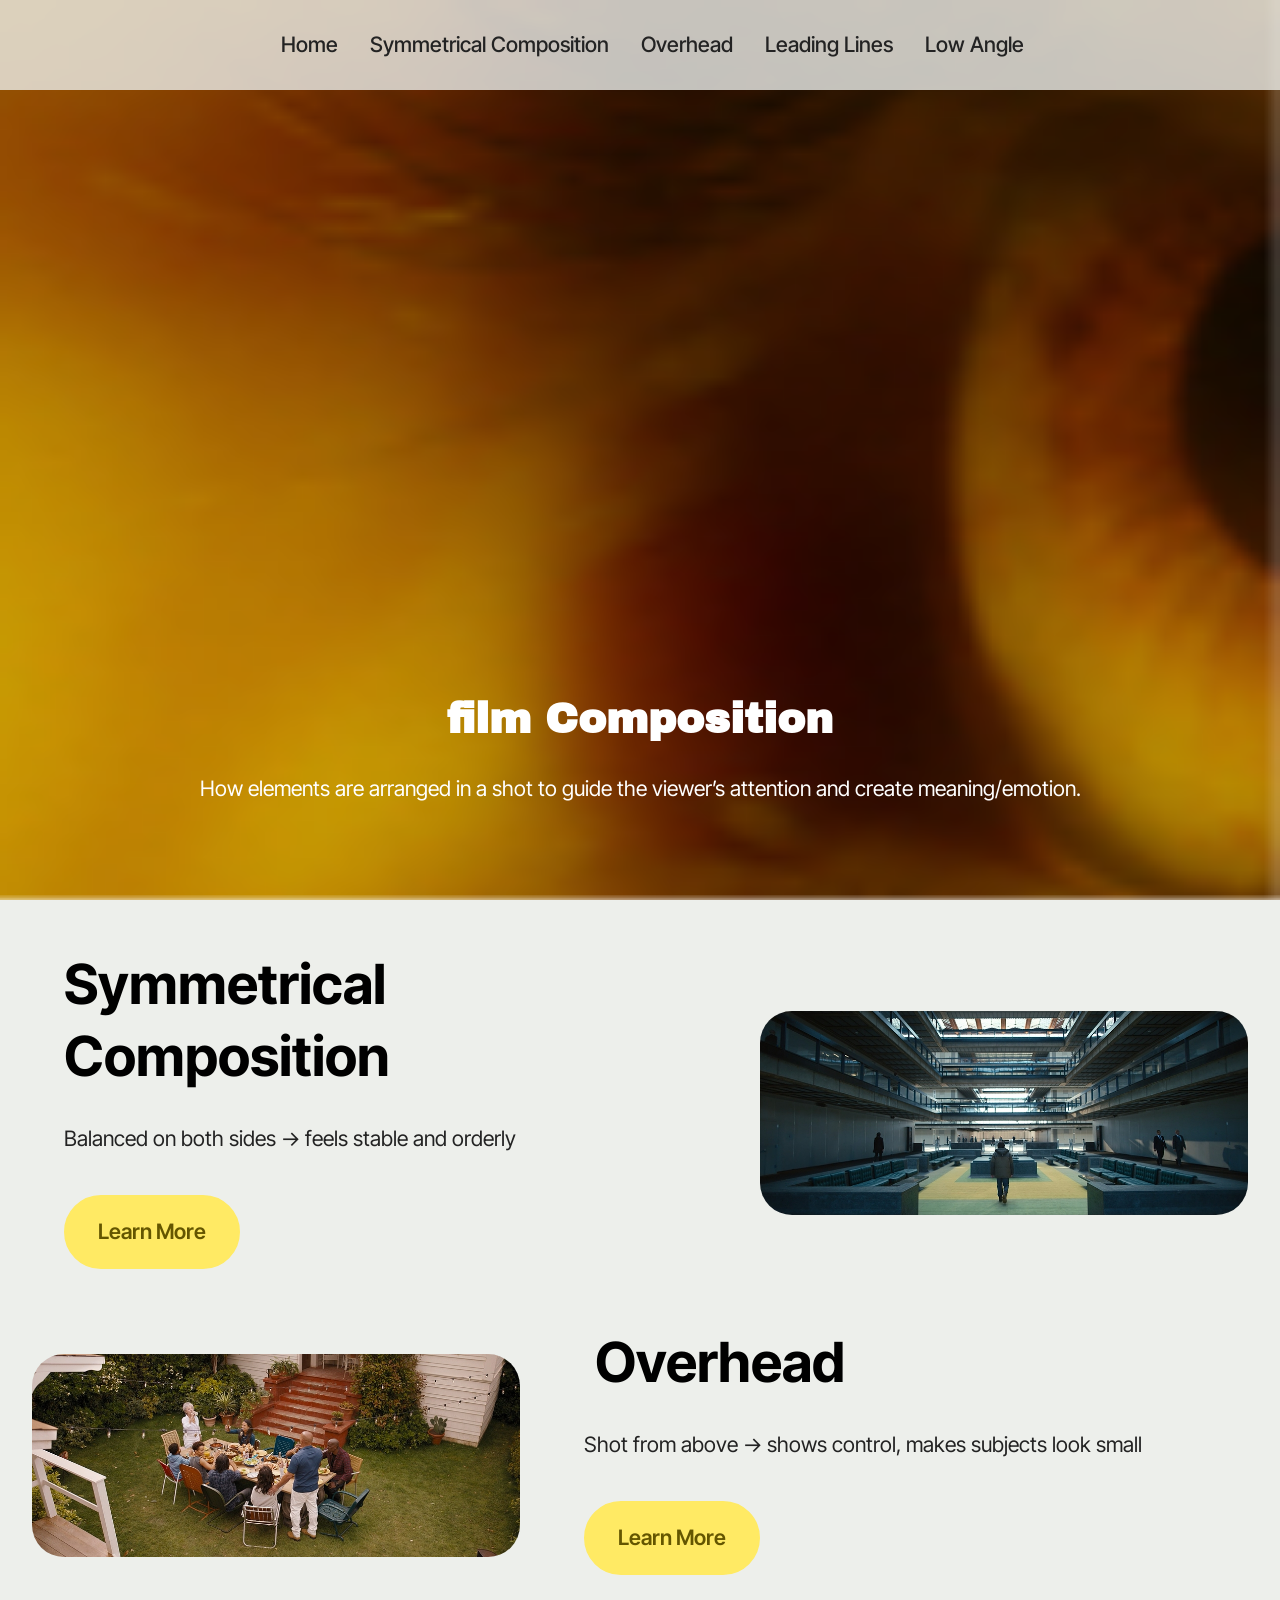
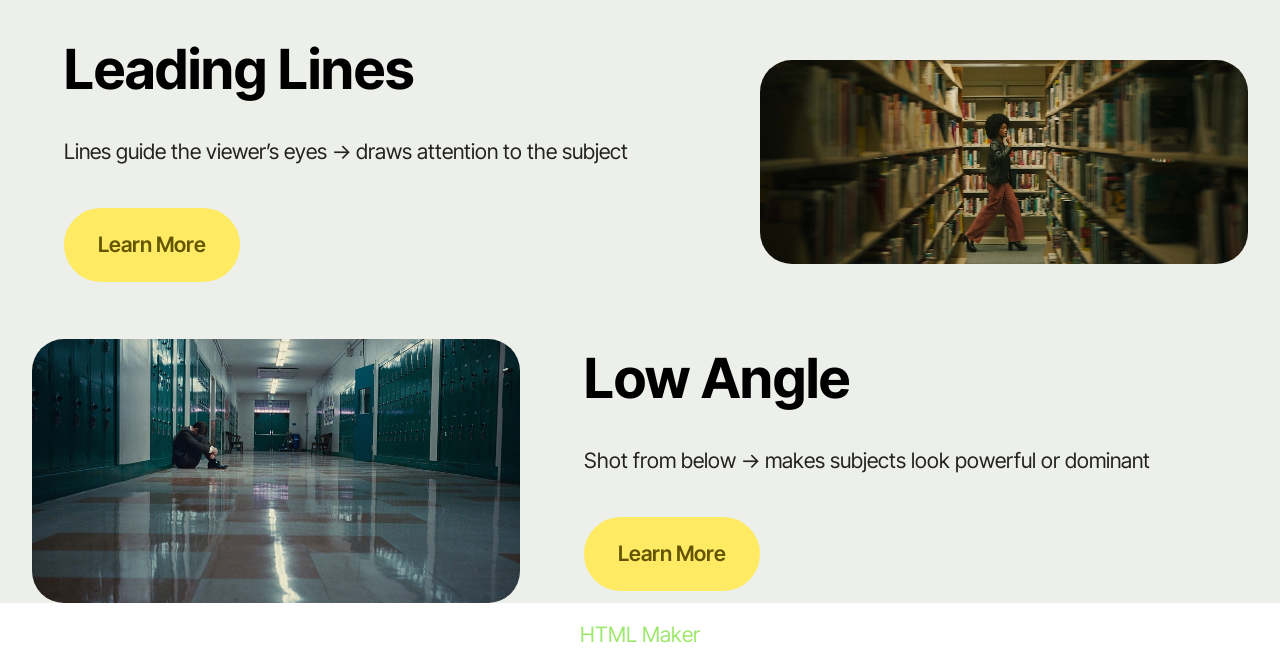
==== commit 5da8b398: "create github pages" ====
--- a/index.html
+++ b/index.html
@@ -18,9 +18,9 @@
   <link rel="stylesheet" href="assets/theme/css/style.css">
   <link rel="preload" href="https://fonts.googleapis.com/css?family=Archivo+Black:400&display=swap" as="style" onload="this.onload=null;this.rel='stylesheet'">
   <noscript><link rel="stylesheet" href="https://fonts.googleapis.com/css?family=Archivo+Black:400&display=swap"></noscript>
-  <link rel="preload" href="https://fonts.googleapis.com/css2?family=Inter+Tight:wght@400;700&display=swap&display=swap" as="style" onload="this.onload=null;this.rel='stylesheet'">
-  <noscript><link rel="stylesheet" href="https://fonts.googleapis.com/css2?family=Inter+Tight:wght@400;700&display=swap&display=swap"></noscript>
-  <link rel="preload" as="style" href="assets/mobirise/css/mbr-additional.css?v=f8DibN"><link rel="stylesheet" href="assets/mobirise/css/mbr-additional.css?v=f8DibN" type="text/css">
+  <link rel="preload" href="https://fonts.googleapis.com/css?family=Inter+Tight:100,200,300,400,500,600,700,800,900,100i,200i,300i,400i,500i,600i,700i,800i,900i&display=swap" as="style" onload="this.onload=null;this.rel='stylesheet'">
+  <noscript><link rel="stylesheet" href="https://fonts.googleapis.com/css?family=Inter+Tight:100,200,300,400,500,600,700,800,900,100i,200i,300i,400i,500i,600i,700i,800i,900i&display=swap"></noscript>
+  <link rel="preload" as="style" href="assets/mobirise/css/mbr-additional.css?v=7R5FZs"><link rel="stylesheet" href="assets/mobirise/css/mbr-additional.css?v=7R5FZs" type="text/css">
 
   
   
@@ -172,7 +172,7 @@
 			</div>
 		</div>
 	</div>
-</section><section class="display-7" style="padding: 0;align-items: center;justify-content: center;flex-wrap: wrap;    align-content: center;display: flex;position: relative;height: 4rem;"><a href="https://mobiri.se/" style="flex: 1 1;height: 4rem;position: absolute;width: 100%;z-index: 1;"><img alt="" style="height: 4rem;" src="[data-uri]"></a><p style="margin: 0;text-align: center;" class="display-7">&#8204;</p><a style="z-index:1" href="https://mobirise.com/builder/ai-website-creator.html">Best AI Website Creator</a></section><script src="assets/bootstrap/js/bootstrap.bundle.min.js"></script>  <script src="assets/parallax/jarallax.js"></script>  <script src="assets/smoothscroll/smooth-scroll.js"></script>  <script src="assets/ytplayer/index.js"></script>  <script src="assets/dropdown/js/navbar-dropdown.js"></script>  <script src="assets/theme/js/script.js"></script>  
+</section><section class="display-7" style="padding: 0;align-items: center;justify-content: center;flex-wrap: wrap;    align-content: center;display: flex;position: relative;height: 4rem;"><a href="https://mobiri.se/" style="flex: 1 1;height: 4rem;position: absolute;width: 100%;z-index: 1;"><img alt="" style="height: 4rem;" src="[data-uri]"></a><p style="margin: 0;text-align: center;" class="display-7">&#8204;</p><a style="z-index:1" href="https://mobirise.com/html-builder.html">HTML Maker</a></section><script src="assets/bootstrap/js/bootstrap.bundle.min.js"></script>  <script src="assets/parallax/jarallax.js"></script>  <script src="assets/smoothscroll/smooth-scroll.js"></script>  <script src="assets/ytplayer/index.js"></script>  <script src="assets/dropdown/js/navbar-dropdown.js"></script>  <script src="assets/theme/js/script.js"></script>  
   
   
 </body>
--- a/assets/mobirise/css/mbr-additional.css
+++ b/assets/mobirise/css/mbr-additional.css
@@ -1582,300 +1582,6 @@
 .cid-vgLrZhOVCh .mbr-section-btn {
   color: #232323;
 }
-.cid-vgLmQQytlt {
-  display: flex;
-  padding-top: 10rem;
-  padding-bottom: 2rem;
-  background-image: url("../../../assets/images/small-1armewjb.jpg");
-}
-.cid-vgLmQQytlt .mbr-overlay {
-  background-color: #000000;
-  opacity: 0.4;
-}
-@media (min-width: 768px) {
-  .cid-vgLmQQytlt {
-    align-items: flex-end;
-  }
-  .cid-vgLmQQytlt .row {
-    justify-content: center;
-  }
-  .cid-vgLmQQytlt .content-wrap {
-    padding: 1rem 3rem;
-  }
-}
-@media (max-width: 991px) and (min-width: 768px) {
-  .cid-vgLmQQytlt .content-wrap {
-    min-width: 50%;
-  }
-}
-@media (max-width: 767px) {
-  .cid-vgLmQQytlt {
-    -webkit-align-items: center;
-    align-items: flex-end;
-  }
-  .cid-vgLmQQytlt .mbr-row {
-    -webkit-justify-content: center;
-    justify-content: center;
-  }
-  .cid-vgLmQQytlt .content-wrap {
-    width: 100%;
-  }
-}
-.cid-vgLmQQytlt .mbr-section-title,
-.cid-vgLmQQytlt .mbr-section-subtitle {
-  text-align: center;
-}
-.cid-vgLmQQytlt .mbr-text,
-.cid-vgLmQQytlt .mbr-section-btn {
-  text-align: center;
-}
-.cid-vgLmQQytlt .mbr-section-title {
-  color: #edefeb;
-}
-.cid-vgLngki3CW {
-  padding-top: 2rem;
-  padding-bottom: 4rem;
-  background-color: #edefeb;
-}
-.cid-vgLngki3CW .mbr-fallback-image.disabled {
-  display: none;
-}
-.cid-vgLngki3CW .mbr-fallback-image {
-  display: block;
-  background-size: cover;
-  background-position: center center;
-  width: 100%;
-  height: 100%;
-  position: absolute;
-  top: 0;
-}
-.cid-vgLngki3CW .card-wrapper {
-  border-radius: 4px;
-}
-@media (max-width: 767px) {
-  .cid-vgLngki3CW .card-wrapper {
-    padding: 1.5rem;
-    padding-top: 9rem;
-    padding-bottom: 9rem;
-  }
-}
-@media (min-width: 768px) and (max-width: 991px) {
-  .cid-vgLngki3CW .card-wrapper {
-    padding: 2.25rem;
-    padding-top: 18rem;
-    padding-bottom: 18rem;
-  }
-}
-@media (min-width: 992px) {
-  .cid-vgLngki3CW .card-wrapper {
-    padding: 4rem;
-    padding-top: 18rem;
-    padding-bottom: 18rem;
-  }
-}
-.cid-vgLngki3CW .wrap {
-  background: url("../../../assets/images/shadow-2018.jpg");
-  background-repeat: no-repeat;
-  background-position: center;
-  background-size: cover;
-}
-.cid-vgLngki3CW .wrap .inner-wrap {
-  padding: 40px;
-}
-.cid-vgLngki3CW .card-title {
-  color: #ffffff;
-  text-align: center;
-}
-.cid-vgLngki3CW .mbr-text {
-  color: #000000;
-}
-.cid-vgLngki3CW .mbr-text,
-.cid-vgLngki3CW .mbr-section-btn {
-  color: #ffffff;
-}
-.cid-vgLobkH9CW {
-  padding-top: 2rem;
-  padding-bottom: 4rem;
-  background-color: #edefeb;
-}
-.cid-vgLobkH9CW .mbr-fallback-image.disabled {
-  display: none;
-}
-.cid-vgLobkH9CW .mbr-fallback-image {
-  display: block;
-  background-size: cover;
-  background-position: center center;
-  width: 100%;
-  height: 100%;
-  position: absolute;
-  top: 0;
-}
-.cid-vgLobkH9CW .card-wrapper {
-  border-radius: 4px;
-}
-@media (max-width: 767px) {
-  .cid-vgLobkH9CW .card-wrapper {
-    padding: 1.5rem;
-    padding-top: 9rem;
-    padding-bottom: 9rem;
-  }
-}
-@media (min-width: 768px) and (max-width: 991px) {
-  .cid-vgLobkH9CW .card-wrapper {
-    padding: 2.25rem;
-    padding-top: 18rem;
-    padding-bottom: 18rem;
-  }
-}
-@media (min-width: 992px) {
-  .cid-vgLobkH9CW .card-wrapper {
-    padding: 4rem;
-    padding-top: 18rem;
-    padding-bottom: 18rem;
-  }
-}
-.cid-vgLobkH9CW .wrap {
-  background: url("../../../assets/images/thor.jpg");
-  background-repeat: no-repeat;
-  background-position: center;
-  background-size: cover;
-}
-.cid-vgLobkH9CW .wrap .inner-wrap {
-  padding: 40px;
-}
-.cid-vgLobkH9CW .card-title {
-  color: #ffffff;
-  text-align: center;
-}
-.cid-vgLobkH9CW .mbr-text {
-  color: #000000;
-}
-.cid-vgLobkH9CW .mbr-text,
-.cid-vgLobkH9CW .mbr-section-btn {
-  color: #ffffff;
-}
-.cid-vgLnHpXvXC {
-  padding-top: 2rem;
-  padding-bottom: 4rem;
-  background-color: #edefeb;
-}
-.cid-vgLnHpXvXC .mbr-fallback-image.disabled {
-  display: none;
-}
-.cid-vgLnHpXvXC .mbr-fallback-image {
-  display: block;
-  background-size: cover;
-  background-position: center center;
-  width: 100%;
-  height: 100%;
-  position: absolute;
-  top: 0;
-}
-.cid-vgLnHpXvXC .card-wrapper {
-  border-radius: 4px;
-}
-@media (max-width: 767px) {
-  .cid-vgLnHpXvXC .card-wrapper {
-    padding: 1.5rem;
-    padding-top: 9rem;
-    padding-bottom: 9rem;
-  }
-}
-@media (min-width: 768px) and (max-width: 991px) {
-  .cid-vgLnHpXvXC .card-wrapper {
-    padding: 2.25rem;
-    padding-top: 18rem;
-    padding-bottom: 18rem;
-  }
-}
-@media (min-width: 992px) {
-  .cid-vgLnHpXvXC .card-wrapper {
-    padding: 4rem;
-    padding-top: 18rem;
-    padding-bottom: 18rem;
-  }
-}
-.cid-vgLnHpXvXC .wrap {
-  background: url("../../../assets/images/loki-season1.jpg");
-  background-repeat: no-repeat;
-  background-position: center;
-  background-size: cover;
-}
-.cid-vgLnHpXvXC .wrap .inner-wrap {
-  padding: 40px;
-}
-.cid-vgLnHpXvXC .card-title {
-  color: #ffffff;
-  text-align: center;
-}
-.cid-vgLnHpXvXC .mbr-text {
-  color: #000000;
-}
-.cid-vgLnHpXvXC .mbr-text,
-.cid-vgLnHpXvXC .mbr-section-btn {
-  color: #ffffff;
-}
-.cid-vgLnHEkR2z {
-  padding-top: 2rem;
-  padding-bottom: 3rem;
-  background-color: #edefeb;
-}
-.cid-vgLnHEkR2z .mbr-fallback-image.disabled {
-  display: none;
-}
-.cid-vgLnHEkR2z .mbr-fallback-image {
-  display: block;
-  background-size: cover;
-  background-position: center center;
-  width: 100%;
-  height: 100%;
-  position: absolute;
-  top: 0;
-}
-.cid-vgLnHEkR2z .card-wrapper {
-  border-radius: 4px;
-}
-@media (max-width: 767px) {
-  .cid-vgLnHEkR2z .card-wrapper {
-    padding: 1.5rem;
-    padding-top: 9rem;
-    padding-bottom: 9rem;
-  }
-}
-@media (min-width: 768px) and (max-width: 991px) {
-  .cid-vgLnHEkR2z .card-wrapper {
-    padding: 2.25rem;
-    padding-top: 18rem;
-    padding-bottom: 18rem;
-  }
-}
-@media (min-width: 992px) {
-  .cid-vgLnHEkR2z .card-wrapper {
-    padding: 4rem;
-    padding-top: 18rem;
-    padding-bottom: 18rem;
-  }
-}
-.cid-vgLnHEkR2z .wrap {
-  background: url("../../../assets/images/loki.jpg");
-  background-repeat: no-repeat;
-  background-position: center;
-  background-size: cover;
-}
-.cid-vgLnHEkR2z .wrap .inner-wrap {
-  padding: 40px;
-}
-.cid-vgLnHEkR2z .card-title {
-  color: #ffffff;
-  text-align: center;
-}
-.cid-vgLnHEkR2z .mbr-text {
-  color: #000000;
-}
-.cid-vgLnHEkR2z .mbr-text,
-.cid-vgLnHEkR2z .mbr-section-btn {
-  color: #ffffff;
-}
 .cid-vgLsxvdneW {
   z-index: 1000;
   width: 100%;
@@ -2455,65 +2161,65 @@
     padding: 1rem;
   }
 }
-.cid-vgLwhOEcwu {
+.cid-vgLmQQytlt {
   display: flex;
   padding-top: 10rem;
   padding-bottom: 2rem;
-  background-image: url("../../../assets/images/small-wsnbby2s.jpg");
-}
-.cid-vgLwhOEcwu .mbr-overlay {
+  background-image: url("../../../assets/images/small-1armewjb.jpg");
+}
+.cid-vgLmQQytlt .mbr-overlay {
   background-color: #000000;
   opacity: 0.4;
 }
 @media (min-width: 768px) {
-  .cid-vgLwhOEcwu {
+  .cid-vgLmQQytlt {
     align-items: flex-end;
   }
-  .cid-vgLwhOEcwu .row {
+  .cid-vgLmQQytlt .row {
     justify-content: center;
   }
-  .cid-vgLwhOEcwu .content-wrap {
+  .cid-vgLmQQytlt .content-wrap {
     padding: 1rem 3rem;
   }
 }
 @media (max-width: 991px) and (min-width: 768px) {
-  .cid-vgLwhOEcwu .content-wrap {
+  .cid-vgLmQQytlt .content-wrap {
     min-width: 50%;
   }
 }
 @media (max-width: 767px) {
-  .cid-vgLwhOEcwu {
+  .cid-vgLmQQytlt {
     -webkit-align-items: center;
     align-items: flex-end;
   }
-  .cid-vgLwhOEcwu .mbr-row {
+  .cid-vgLmQQytlt .mbr-row {
     -webkit-justify-content: center;
     justify-content: center;
   }
-  .cid-vgLwhOEcwu .content-wrap {
+  .cid-vgLmQQytlt .content-wrap {
     width: 100%;
   }
 }
-.cid-vgLwhOEcwu .mbr-section-title,
-.cid-vgLwhOEcwu .mbr-section-subtitle {
+.cid-vgLmQQytlt .mbr-section-title,
+.cid-vgLmQQytlt .mbr-section-subtitle {
   text-align: center;
 }
-.cid-vgLwhOEcwu .mbr-text,
-.cid-vgLwhOEcwu .mbr-section-btn {
+.cid-vgLmQQytlt .mbr-text,
+.cid-vgLmQQytlt .mbr-section-btn {
   text-align: center;
 }
-.cid-vgLwhOEcwu .mbr-section-title {
+.cid-vgLmQQytlt .mbr-section-title {
   color: #edefeb;
 }
-.cid-vgLwhOVXPX {
+.cid-vgLngki3CW {
   padding-top: 2rem;
   padding-bottom: 4rem;
   background-color: #edefeb;
 }
-.cid-vgLwhOVXPX .mbr-fallback-image.disabled {
+.cid-vgLngki3CW .mbr-fallback-image.disabled {
   display: none;
 }
-.cid-vgLwhOVXPX .mbr-fallback-image {
+.cid-vgLngki3CW .mbr-fallback-image {
   display: block;
   background-size: cover;
   background-position: center center;
@@ -2522,59 +2228,59 @@
   position: absolute;
   top: 0;
 }
-.cid-vgLwhOVXPX .card-wrapper {
+.cid-vgLngki3CW .card-wrapper {
   border-radius: 4px;
 }
 @media (max-width: 767px) {
-  .cid-vgLwhOVXPX .card-wrapper {
+  .cid-vgLngki3CW .card-wrapper {
     padding: 1.5rem;
     padding-top: 9rem;
     padding-bottom: 9rem;
   }
 }
 @media (min-width: 768px) and (max-width: 991px) {
-  .cid-vgLwhOVXPX .card-wrapper {
+  .cid-vgLngki3CW .card-wrapper {
     padding: 2.25rem;
     padding-top: 18rem;
     padding-bottom: 18rem;
   }
 }
 @media (min-width: 992px) {
-  .cid-vgLwhOVXPX .card-wrapper {
+  .cid-vgLngki3CW .card-wrapper {
     padding: 4rem;
     padding-top: 18rem;
     padding-bottom: 18rem;
   }
 }
-.cid-vgLwhOVXPX .wrap {
-  background: url("../../../assets/images/small-yz6zu1kz.jpg");
+.cid-vgLngki3CW .wrap {
+  background: url("../../../assets/images/shadow-2018.jpg");
   background-repeat: no-repeat;
   background-position: center;
   background-size: cover;
 }
-.cid-vgLwhOVXPX .wrap .inner-wrap {
+.cid-vgLngki3CW .wrap .inner-wrap {
   padding: 40px;
 }
-.cid-vgLwhOVXPX .card-title {
+.cid-vgLngki3CW .card-title {
   color: #ffffff;
   text-align: center;
 }
-.cid-vgLwhOVXPX .mbr-text {
+.cid-vgLngki3CW .mbr-text {
   color: #000000;
 }
-.cid-vgLwhOVXPX .mbr-text,
-.cid-vgLwhOVXPX .mbr-section-btn {
+.cid-vgLngki3CW .mbr-text,
+.cid-vgLngki3CW .mbr-section-btn {
   color: #ffffff;
 }
-.cid-vgLwhPekmI {
+.cid-vgLobkH9CW {
   padding-top: 2rem;
   padding-bottom: 4rem;
   background-color: #edefeb;
 }
-.cid-vgLwhPekmI .mbr-fallback-image.disabled {
+.cid-vgLobkH9CW .mbr-fallback-image.disabled {
   display: none;
 }
-.cid-vgLwhPekmI .mbr-fallback-image {
+.cid-vgLobkH9CW .mbr-fallback-image {
   display: block;
   background-size: cover;
   background-position: center center;
@@ -2583,59 +2289,59 @@
   position: absolute;
   top: 0;
 }
-.cid-vgLwhPekmI .card-wrapper {
+.cid-vgLobkH9CW .card-wrapper {
   border-radius: 4px;
 }
 @media (max-width: 767px) {
-  .cid-vgLwhPekmI .card-wrapper {
+  .cid-vgLobkH9CW .card-wrapper {
     padding: 1.5rem;
     padding-top: 9rem;
     padding-bottom: 9rem;
   }
 }
 @media (min-width: 768px) and (max-width: 991px) {
-  .cid-vgLwhPekmI .card-wrapper {
+  .cid-vgLobkH9CW .card-wrapper {
     padding: 2.25rem;
     padding-top: 18rem;
     padding-bottom: 18rem;
   }
 }
 @media (min-width: 992px) {
-  .cid-vgLwhPekmI .card-wrapper {
+  .cid-vgLobkH9CW .card-wrapper {
     padding: 4rem;
     padding-top: 18rem;
     padding-bottom: 18rem;
   }
 }
-.cid-vgLwhPekmI .wrap {
-  background: url("../../../assets/images/small-40f01f0x.jpg");
+.cid-vgLobkH9CW .wrap {
+  background: url("../../../assets/images/thor.jpg");
   background-repeat: no-repeat;
   background-position: center;
   background-size: cover;
 }
-.cid-vgLwhPekmI .wrap .inner-wrap {
+.cid-vgLobkH9CW .wrap .inner-wrap {
   padding: 40px;
 }
-.cid-vgLwhPekmI .card-title {
+.cid-vgLobkH9CW .card-title {
   color: #ffffff;
   text-align: center;
 }
-.cid-vgLwhPekmI .mbr-text {
+.cid-vgLobkH9CW .mbr-text {
   color: #000000;
 }
-.cid-vgLwhPekmI .mbr-text,
-.cid-vgLwhPekmI .mbr-section-btn {
+.cid-vgLobkH9CW .mbr-text,
+.cid-vgLobkH9CW .mbr-section-btn {
   color: #ffffff;
 }
-.cid-vgLwhPxW2Y {
+.cid-vgLnHpXvXC {
   padding-top: 2rem;
   padding-bottom: 4rem;
   background-color: #edefeb;
 }
-.cid-vgLwhPxW2Y .mbr-fallback-image.disabled {
+.cid-vgLnHpXvXC .mbr-fallback-image.disabled {
   display: none;
 }
-.cid-vgLwhPxW2Y .mbr-fallback-image {
+.cid-vgLnHpXvXC .mbr-fallback-image {
   display: block;
   background-size: cover;
   background-position: center center;
@@ -2644,59 +2350,59 @@
   position: absolute;
   top: 0;
 }
-.cid-vgLwhPxW2Y .card-wrapper {
+.cid-vgLnHpXvXC .card-wrapper {
   border-radius: 4px;
 }
 @media (max-width: 767px) {
-  .cid-vgLwhPxW2Y .card-wrapper {
+  .cid-vgLnHpXvXC .card-wrapper {
     padding: 1.5rem;
     padding-top: 9rem;
     padding-bottom: 9rem;
   }
 }
 @media (min-width: 768px) and (max-width: 991px) {
-  .cid-vgLwhPxW2Y .card-wrapper {
+  .cid-vgLnHpXvXC .card-wrapper {
     padding: 2.25rem;
     padding-top: 18rem;
     padding-bottom: 18rem;
   }
 }
 @media (min-width: 992px) {
-  .cid-vgLwhPxW2Y .card-wrapper {
+  .cid-vgLnHpXvXC .card-wrapper {
     padding: 4rem;
     padding-top: 18rem;
     padding-bottom: 18rem;
   }
 }
-.cid-vgLwhPxW2Y .wrap {
-  background: url("../../../assets/images/small-u0b8r6y4.jpg");
+.cid-vgLnHpXvXC .wrap {
+  background: url("../../../assets/images/loki-season1.jpg");
   background-repeat: no-repeat;
   background-position: center;
   background-size: cover;
 }
-.cid-vgLwhPxW2Y .wrap .inner-wrap {
+.cid-vgLnHpXvXC .wrap .inner-wrap {
   padding: 40px;
 }
-.cid-vgLwhPxW2Y .card-title {
+.cid-vgLnHpXvXC .card-title {
   color: #ffffff;
   text-align: center;
 }
-.cid-vgLwhPxW2Y .mbr-text {
+.cid-vgLnHpXvXC .mbr-text {
   color: #000000;
 }
-.cid-vgLwhPxW2Y .mbr-text,
-.cid-vgLwhPxW2Y .mbr-section-btn {
+.cid-vgLnHpXvXC .mbr-text,
+.cid-vgLnHpXvXC .mbr-section-btn {
   color: #ffffff;
 }
-.cid-vgLwhPKsJ3 {
+.cid-vgLnHEkR2z {
   padding-top: 2rem;
   padding-bottom: 3rem;
   background-color: #edefeb;
 }
-.cid-vgLwhPKsJ3 .mbr-fallback-image.disabled {
+.cid-vgLnHEkR2z .mbr-fallback-image.disabled {
   display: none;
 }
-.cid-vgLwhPKsJ3 .mbr-fallback-image {
+.cid-vgLnHEkR2z .mbr-fallback-image {
   display: block;
   background-size: cover;
   background-position: center center;
@@ -2705,48 +2411,48 @@
   position: absolute;
   top: 0;
 }
-.cid-vgLwhPKsJ3 .card-wrapper {
+.cid-vgLnHEkR2z .card-wrapper {
   border-radius: 4px;
 }
 @media (max-width: 767px) {
-  .cid-vgLwhPKsJ3 .card-wrapper {
+  .cid-vgLnHEkR2z .card-wrapper {
     padding: 1.5rem;
     padding-top: 9rem;
     padding-bottom: 9rem;
   }
 }
 @media (min-width: 768px) and (max-width: 991px) {
-  .cid-vgLwhPKsJ3 .card-wrapper {
+  .cid-vgLnHEkR2z .card-wrapper {
     padding: 2.25rem;
     padding-top: 18rem;
     padding-bottom: 18rem;
   }
 }
 @media (min-width: 992px) {
-  .cid-vgLwhPKsJ3 .card-wrapper {
+  .cid-vgLnHEkR2z .card-wrapper {
     padding: 4rem;
     padding-top: 18rem;
     padding-bottom: 18rem;
   }
 }
-.cid-vgLwhPKsJ3 .wrap {
-  background: url("../../../assets/images/small-7h2xry0c.jpg");
+.cid-vgLnHEkR2z .wrap {
+  background: url("../../../assets/images/loki.jpg");
   background-repeat: no-repeat;
   background-position: center;
   background-size: cover;
 }
-.cid-vgLwhPKsJ3 .wrap .inner-wrap {
+.cid-vgLnHEkR2z .wrap .inner-wrap {
   padding: 40px;
 }
-.cid-vgLwhPKsJ3 .card-title {
+.cid-vgLnHEkR2z .card-title {
   color: #ffffff;
   text-align: center;
 }
-.cid-vgLwhPKsJ3 .mbr-text {
+.cid-vgLnHEkR2z .mbr-text {
   color: #000000;
 }
-.cid-vgLwhPKsJ3 .mbr-text,
-.cid-vgLwhPKsJ3 .mbr-section-btn {
+.cid-vgLnHEkR2z .mbr-text,
+.cid-vgLnHEkR2z .mbr-section-btn {
   color: #ffffff;
 }
 .cid-vgLwhPXsko {
@@ -3328,65 +3034,65 @@
     padding: 1rem;
   }
 }
-.cid-vgLwLDPv6c {
+.cid-vgLwhOEcwu {
   display: flex;
   padding-top: 10rem;
   padding-bottom: 2rem;
-  background-image: url("../../../assets/images/small-ffanjy0x.jpg");
-}
-.cid-vgLwLDPv6c .mbr-overlay {
+  background-image: url("../../../assets/images/small-wsnbby2s.jpg");
+}
+.cid-vgLwhOEcwu .mbr-overlay {
   background-color: #000000;
   opacity: 0.4;
 }
 @media (min-width: 768px) {
-  .cid-vgLwLDPv6c {
+  .cid-vgLwhOEcwu {
     align-items: flex-end;
   }
-  .cid-vgLwLDPv6c .row {
+  .cid-vgLwhOEcwu .row {
     justify-content: center;
   }
-  .cid-vgLwLDPv6c .content-wrap {
+  .cid-vgLwhOEcwu .content-wrap {
     padding: 1rem 3rem;
   }
 }
 @media (max-width: 991px) and (min-width: 768px) {
-  .cid-vgLwLDPv6c .content-wrap {
+  .cid-vgLwhOEcwu .content-wrap {
     min-width: 50%;
   }
 }
 @media (max-width: 767px) {
-  .cid-vgLwLDPv6c {
+  .cid-vgLwhOEcwu {
     -webkit-align-items: center;
     align-items: flex-end;
   }
-  .cid-vgLwLDPv6c .mbr-row {
+  .cid-vgLwhOEcwu .mbr-row {
     -webkit-justify-content: center;
     justify-content: center;
   }
-  .cid-vgLwLDPv6c .content-wrap {
+  .cid-vgLwhOEcwu .content-wrap {
     width: 100%;
   }
 }
-.cid-vgLwLDPv6c .mbr-section-title,
-.cid-vgLwLDPv6c .mbr-section-subtitle {
+.cid-vgLwhOEcwu .mbr-section-title,
+.cid-vgLwhOEcwu .mbr-section-subtitle {
   text-align: center;
 }
-.cid-vgLwLDPv6c .mbr-text,
-.cid-vgLwLDPv6c .mbr-section-btn {
+.cid-vgLwhOEcwu .mbr-text,
+.cid-vgLwhOEcwu .mbr-section-btn {
   text-align: center;
 }
-.cid-vgLwLDPv6c .mbr-section-title {
+.cid-vgLwhOEcwu .mbr-section-title {
   color: #edefeb;
 }
-.cid-vgLwLEcdUz {
+.cid-vgLwhOVXPX {
   padding-top: 2rem;
   padding-bottom: 4rem;
   background-color: #edefeb;
 }
-.cid-vgLwLEcdUz .mbr-fallback-image.disabled {
+.cid-vgLwhOVXPX .mbr-fallback-image.disabled {
   display: none;
 }
-.cid-vgLwLEcdUz .mbr-fallback-image {
+.cid-vgLwhOVXPX .mbr-fallback-image {
   display: block;
   background-size: cover;
   background-position: center center;
@@ -3395,59 +3101,59 @@
   position: absolute;
   top: 0;
 }
-.cid-vgLwLEcdUz .card-wrapper {
+.cid-vgLwhOVXPX .card-wrapper {
   border-radius: 4px;
 }
 @media (max-width: 767px) {
-  .cid-vgLwLEcdUz .card-wrapper {
+  .cid-vgLwhOVXPX .card-wrapper {
     padding: 1.5rem;
     padding-top: 9rem;
     padding-bottom: 9rem;
   }
 }
 @media (min-width: 768px) and (max-width: 991px) {
-  .cid-vgLwLEcdUz .card-wrapper {
+  .cid-vgLwhOVXPX .card-wrapper {
     padding: 2.25rem;
     padding-top: 18rem;
     padding-bottom: 18rem;
   }
 }
 @media (min-width: 992px) {
-  .cid-vgLwLEcdUz .card-wrapper {
+  .cid-vgLwhOVXPX .card-wrapper {
     padding: 4rem;
     padding-top: 18rem;
     padding-bottom: 18rem;
   }
 }
-.cid-vgLwLEcdUz .wrap {
-  background: url("../../../assets/images/small-2ihvhpi4.jpg");
+.cid-vgLwhOVXPX .wrap {
+  background: url("../../../assets/images/small-yz6zu1kz.jpg");
   background-repeat: no-repeat;
   background-position: center;
   background-size: cover;
 }
-.cid-vgLwLEcdUz .wrap .inner-wrap {
+.cid-vgLwhOVXPX .wrap .inner-wrap {
   padding: 40px;
 }
-.cid-vgLwLEcdUz .card-title {
+.cid-vgLwhOVXPX .card-title {
   color: #ffffff;
   text-align: center;
 }
-.cid-vgLwLEcdUz .mbr-text {
+.cid-vgLwhOVXPX .mbr-text {
   color: #000000;
 }
-.cid-vgLwLEcdUz .mbr-text,
-.cid-vgLwLEcdUz .mbr-section-btn {
+.cid-vgLwhOVXPX .mbr-text,
+.cid-vgLwhOVXPX .mbr-section-btn {
   color: #ffffff;
 }
-.cid-vgLwLEt6B2 {
+.cid-vgLwhPekmI {
   padding-top: 2rem;
   padding-bottom: 4rem;
   background-color: #edefeb;
 }
-.cid-vgLwLEt6B2 .mbr-fallback-image.disabled {
+.cid-vgLwhPekmI .mbr-fallback-image.disabled {
   display: none;
 }
-.cid-vgLwLEt6B2 .mbr-fallback-image {
+.cid-vgLwhPekmI .mbr-fallback-image {
   display: block;
   background-size: cover;
   background-position: center center;
@@ -3456,59 +3162,59 @@
   position: absolute;
   top: 0;
 }
-.cid-vgLwLEt6B2 .card-wrapper {
+.cid-vgLwhPekmI .card-wrapper {
   border-radius: 4px;
 }
 @media (max-width: 767px) {
-  .cid-vgLwLEt6B2 .card-wrapper {
+  .cid-vgLwhPekmI .card-wrapper {
     padding: 1.5rem;
     padding-top: 9rem;
     padding-bottom: 9rem;
   }
 }
 @media (min-width: 768px) and (max-width: 991px) {
-  .cid-vgLwLEt6B2 .card-wrapper {
+  .cid-vgLwhPekmI .card-wrapper {
     padding: 2.25rem;
     padding-top: 18rem;
     padding-bottom: 18rem;
   }
 }
 @media (min-width: 992px) {
-  .cid-vgLwLEt6B2 .card-wrapper {
+  .cid-vgLwhPekmI .card-wrapper {
     padding: 4rem;
     padding-top: 18rem;
     padding-bottom: 18rem;
   }
 }
-.cid-vgLwLEt6B2 .wrap {
-  background: url("../../../assets/images/small-n03ux6ee.jpg");
+.cid-vgLwhPekmI .wrap {
+  background: url("../../../assets/images/small-40f01f0x.jpg");
   background-repeat: no-repeat;
   background-position: center;
   background-size: cover;
 }
-.cid-vgLwLEt6B2 .wrap .inner-wrap {
+.cid-vgLwhPekmI .wrap .inner-wrap {
   padding: 40px;
 }
-.cid-vgLwLEt6B2 .card-title {
+.cid-vgLwhPekmI .card-title {
   color: #ffffff;
   text-align: center;
 }
-.cid-vgLwLEt6B2 .mbr-text {
+.cid-vgLwhPekmI .mbr-text {
   color: #000000;
 }
-.cid-vgLwLEt6B2 .mbr-text,
-.cid-vgLwLEt6B2 .mbr-section-btn {
+.cid-vgLwhPekmI .mbr-text,
+.cid-vgLwhPekmI .mbr-section-btn {
   color: #ffffff;
 }
-.cid-vgLwLEUQa3 {
+.cid-vgLwhPxW2Y {
   padding-top: 2rem;
   padding-bottom: 4rem;
   background-color: #edefeb;
 }
-.cid-vgLwLEUQa3 .mbr-fallback-image.disabled {
+.cid-vgLwhPxW2Y .mbr-fallback-image.disabled {
   display: none;
 }
-.cid-vgLwLEUQa3 .mbr-fallback-image {
+.cid-vgLwhPxW2Y .mbr-fallback-image {
   display: block;
   background-size: cover;
   background-position: center center;
@@ -3517,59 +3223,59 @@
   position: absolute;
   top: 0;
 }
-.cid-vgLwLEUQa3 .card-wrapper {
+.cid-vgLwhPxW2Y .card-wrapper {
   border-radius: 4px;
 }
 @media (max-width: 767px) {
-  .cid-vgLwLEUQa3 .card-wrapper {
+  .cid-vgLwhPxW2Y .card-wrapper {
     padding: 1.5rem;
     padding-top: 9rem;
     padding-bottom: 9rem;
   }
 }
 @media (min-width: 768px) and (max-width: 991px) {
-  .cid-vgLwLEUQa3 .card-wrapper {
+  .cid-vgLwhPxW2Y .card-wrapper {
     padding: 2.25rem;
     padding-top: 18rem;
     padding-bottom: 18rem;
   }
 }
 @media (min-width: 992px) {
-  .cid-vgLwLEUQa3 .card-wrapper {
+  .cid-vgLwhPxW2Y .card-wrapper {
     padding: 4rem;
     padding-top: 18rem;
     padding-bottom: 18rem;
   }
 }
-.cid-vgLwLEUQa3 .wrap {
-  background: url("../../../assets/images/small-5ozi461j.jpg");
+.cid-vgLwhPxW2Y .wrap {
+  background: url("../../../assets/images/small-u0b8r6y4.jpg");
   background-repeat: no-repeat;
   background-position: center;
   background-size: cover;
 }
-.cid-vgLwLEUQa3 .wrap .inner-wrap {
+.cid-vgLwhPxW2Y .wrap .inner-wrap {
   padding: 40px;
 }
-.cid-vgLwLEUQa3 .card-title {
+.cid-vgLwhPxW2Y .card-title {
   color: #ffffff;
   text-align: center;
 }
-.cid-vgLwLEUQa3 .mbr-text {
+.cid-vgLwhPxW2Y .mbr-text {
   color: #000000;
 }
-.cid-vgLwLEUQa3 .mbr-text,
-.cid-vgLwLEUQa3 .mbr-section-btn {
+.cid-vgLwhPxW2Y .mbr-text,
+.cid-vgLwhPxW2Y .mbr-section-btn {
   color: #ffffff;
 }
-.cid-vgLwLFhsWT {
+.cid-vgLwhPKsJ3 {
   padding-top: 2rem;
   padding-bottom: 3rem;
   background-color: #edefeb;
 }
-.cid-vgLwLFhsWT .mbr-fallback-image.disabled {
+.cid-vgLwhPKsJ3 .mbr-fallback-image.disabled {
   display: none;
 }
-.cid-vgLwLFhsWT .mbr-fallback-image {
+.cid-vgLwhPKsJ3 .mbr-fallback-image {
   display: block;
   background-size: cover;
   background-position: center center;
@@ -3578,48 +3284,48 @@
   position: absolute;
   top: 0;
 }
-.cid-vgLwLFhsWT .card-wrapper {
+.cid-vgLwhPKsJ3 .card-wrapper {
   border-radius: 4px;
 }
 @media (max-width: 767px) {
-  .cid-vgLwLFhsWT .card-wrapper {
+  .cid-vgLwhPKsJ3 .card-wrapper {
     padding: 1.5rem;
     padding-top: 9rem;
     padding-bottom: 9rem;
   }
 }
 @media (min-width: 768px) and (max-width: 991px) {
-  .cid-vgLwLFhsWT .card-wrapper {
+  .cid-vgLwhPKsJ3 .card-wrapper {
     padding: 2.25rem;
     padding-top: 18rem;
     padding-bottom: 18rem;
   }
 }
 @media (min-width: 992px) {
-  .cid-vgLwLFhsWT .card-wrapper {
+  .cid-vgLwhPKsJ3 .card-wrapper {
     padding: 4rem;
     padding-top: 18rem;
     padding-bottom: 18rem;
   }
 }
-.cid-vgLwLFhsWT .wrap {
-  background: url("../../../assets/images/small-y8eij23b.jpg");
+.cid-vgLwhPKsJ3 .wrap {
+  background: url("../../../assets/images/small-7h2xry0c.jpg");
   background-repeat: no-repeat;
   background-position: center;
   background-size: cover;
 }
-.cid-vgLwLFhsWT .wrap .inner-wrap {
+.cid-vgLwhPKsJ3 .wrap .inner-wrap {
   padding: 40px;
 }
-.cid-vgLwLFhsWT .card-title {
+.cid-vgLwhPKsJ3 .card-title {
   color: #ffffff;
   text-align: center;
 }
-.cid-vgLwLFhsWT .mbr-text {
+.cid-vgLwhPKsJ3 .mbr-text {
   color: #000000;
 }
-.cid-vgLwLFhsWT .mbr-text,
-.cid-vgLwLFhsWT .mbr-section-btn {
+.cid-vgLwhPKsJ3 .mbr-text,
+.cid-vgLwhPKsJ3 .mbr-section-btn {
   color: #ffffff;
 }
 .cid-vgLwLFxsAT {
@@ -4201,65 +3907,65 @@
     padding: 1rem;
   }
 }
-.cid-vgLwW1W8Ti {
+.cid-vgLwLDPv6c {
   display: flex;
-  padding-top: 6rem;
-  padding-bottom: 5rem;
-  background-image: url("../../../assets/images/small-0azlngfb.jpg");
-}
-.cid-vgLwW1W8Ti .mbr-overlay {
+  padding-top: 10rem;
+  padding-bottom: 2rem;
+  background-image: url("../../../assets/images/small-ffanjy0x.jpg");
+}
+.cid-vgLwLDPv6c .mbr-overlay {
   background-color: #000000;
   opacity: 0.4;
 }
 @media (min-width: 768px) {
-  .cid-vgLwW1W8Ti {
+  .cid-vgLwLDPv6c {
     align-items: flex-end;
   }
-  .cid-vgLwW1W8Ti .row {
+  .cid-vgLwLDPv6c .row {
     justify-content: center;
   }
-  .cid-vgLwW1W8Ti .content-wrap {
+  .cid-vgLwLDPv6c .content-wrap {
     padding: 1rem 3rem;
   }
 }
 @media (max-width: 991px) and (min-width: 768px) {
-  .cid-vgLwW1W8Ti .content-wrap {
+  .cid-vgLwLDPv6c .content-wrap {
     min-width: 50%;
   }
 }
 @media (max-width: 767px) {
-  .cid-vgLwW1W8Ti {
+  .cid-vgLwLDPv6c {
     -webkit-align-items: center;
     align-items: flex-end;
   }
-  .cid-vgLwW1W8Ti .mbr-row {
+  .cid-vgLwLDPv6c .mbr-row {
     -webkit-justify-content: center;
     justify-content: center;
   }
-  .cid-vgLwW1W8Ti .content-wrap {
+  .cid-vgLwLDPv6c .content-wrap {
     width: 100%;
   }
 }
-.cid-vgLwW1W8Ti .mbr-section-title,
-.cid-vgLwW1W8Ti .mbr-section-subtitle {
+.cid-vgLwLDPv6c .mbr-section-title,
+.cid-vgLwLDPv6c .mbr-section-subtitle {
   text-align: center;
 }
-.cid-vgLwW1W8Ti .mbr-text,
-.cid-vgLwW1W8Ti .mbr-section-btn {
+.cid-vgLwLDPv6c .mbr-text,
+.cid-vgLwLDPv6c .mbr-section-btn {
   text-align: center;
 }
-.cid-vgLwW1W8Ti .mbr-section-title {
+.cid-vgLwLDPv6c .mbr-section-title {
   color: #edefeb;
 }
-.cid-vgLwW2nV9B {
+.cid-vgLwLEcdUz {
   padding-top: 2rem;
   padding-bottom: 4rem;
   background-color: #edefeb;
 }
-.cid-vgLwW2nV9B .mbr-fallback-image.disabled {
+.cid-vgLwLEcdUz .mbr-fallback-image.disabled {
   display: none;
 }
-.cid-vgLwW2nV9B .mbr-fallback-image {
+.cid-vgLwLEcdUz .mbr-fallback-image {
   display: block;
   background-size: cover;
   background-position: center center;
@@ -4268,59 +3974,59 @@
   position: absolute;
   top: 0;
 }
-.cid-vgLwW2nV9B .card-wrapper {
+.cid-vgLwLEcdUz .card-wrapper {
   border-radius: 4px;
 }
 @media (max-width: 767px) {
-  .cid-vgLwW2nV9B .card-wrapper {
+  .cid-vgLwLEcdUz .card-wrapper {
     padding: 1.5rem;
     padding-top: 9rem;
     padding-bottom: 9rem;
   }
 }
 @media (min-width: 768px) and (max-width: 991px) {
-  .cid-vgLwW2nV9B .card-wrapper {
+  .cid-vgLwLEcdUz .card-wrapper {
     padding: 2.25rem;
     padding-top: 18rem;
     padding-bottom: 18rem;
   }
 }
 @media (min-width: 992px) {
-  .cid-vgLwW2nV9B .card-wrapper {
+  .cid-vgLwLEcdUz .card-wrapper {
     padding: 4rem;
     padding-top: 18rem;
     padding-bottom: 18rem;
   }
 }
-.cid-vgLwW2nV9B .wrap {
-  background: url("../../../assets/images/small-xe5kx3bf.jpg");
+.cid-vgLwLEcdUz .wrap {
+  background: url("../../../assets/images/small-2ihvhpi4.jpg");
   background-repeat: no-repeat;
   background-position: center;
   background-size: cover;
 }
-.cid-vgLwW2nV9B .wrap .inner-wrap {
+.cid-vgLwLEcdUz .wrap .inner-wrap {
   padding: 40px;
 }
-.cid-vgLwW2nV9B .card-title {
+.cid-vgLwLEcdUz .card-title {
   color: #ffffff;
   text-align: center;
 }
-.cid-vgLwW2nV9B .mbr-text {
+.cid-vgLwLEcdUz .mbr-text {
   color: #000000;
 }
-.cid-vgLwW2nV9B .mbr-text,
-.cid-vgLwW2nV9B .mbr-section-btn {
+.cid-vgLwLEcdUz .mbr-text,
+.cid-vgLwLEcdUz .mbr-section-btn {
   color: #ffffff;
 }
-.cid-vgLwW2OI8u {
+.cid-vgLwLEt6B2 {
   padding-top: 2rem;
   padding-bottom: 4rem;
   background-color: #edefeb;
 }
-.cid-vgLwW2OI8u .mbr-fallback-image.disabled {
+.cid-vgLwLEt6B2 .mbr-fallback-image.disabled {
   display: none;
 }
-.cid-vgLwW2OI8u .mbr-fallback-image {
+.cid-vgLwLEt6B2 .mbr-fallback-image {
   display: block;
   background-size: cover;
   background-position: center center;
@@ -4329,59 +4035,59 @@
   position: absolute;
   top: 0;
 }
-.cid-vgLwW2OI8u .card-wrapper {
+.cid-vgLwLEt6B2 .card-wrapper {
   border-radius: 4px;
 }
 @media (max-width: 767px) {
-  .cid-vgLwW2OI8u .card-wrapper {
+  .cid-vgLwLEt6B2 .card-wrapper {
     padding: 1.5rem;
     padding-top: 9rem;
     padding-bottom: 9rem;
   }
 }
 @media (min-width: 768px) and (max-width: 991px) {
-  .cid-vgLwW2OI8u .card-wrapper {
+  .cid-vgLwLEt6B2 .card-wrapper {
     padding: 2.25rem;
     padding-top: 18rem;
     padding-bottom: 18rem;
   }
 }
 @media (min-width: 992px) {
-  .cid-vgLwW2OI8u .card-wrapper {
+  .cid-vgLwLEt6B2 .card-wrapper {
     padding: 4rem;
     padding-top: 18rem;
     padding-bottom: 18rem;
   }
 }
-.cid-vgLwW2OI8u .wrap {
-  background: url("../../../assets/images/small-9mljn6fu.jpg");
+.cid-vgLwLEt6B2 .wrap {
+  background: url("../../../assets/images/small-n03ux6ee.jpg");
   background-repeat: no-repeat;
   background-position: center;
   background-size: cover;
 }
-.cid-vgLwW2OI8u .wrap .inner-wrap {
+.cid-vgLwLEt6B2 .wrap .inner-wrap {
   padding: 40px;
 }
-.cid-vgLwW2OI8u .card-title {
+.cid-vgLwLEt6B2 .card-title {
   color: #ffffff;
   text-align: center;
 }
-.cid-vgLwW2OI8u .mbr-text {
+.cid-vgLwLEt6B2 .mbr-text {
   color: #000000;
 }
-.cid-vgLwW2OI8u .mbr-text,
-.cid-vgLwW2OI8u .mbr-section-btn {
+.cid-vgLwLEt6B2 .mbr-text,
+.cid-vgLwLEt6B2 .mbr-section-btn {
   color: #ffffff;
 }
-.cid-vgLwW36OVY {
+.cid-vgLwLEUQa3 {
   padding-top: 2rem;
   padding-bottom: 4rem;
   background-color: #edefeb;
 }
-.cid-vgLwW36OVY .mbr-fallback-image.disabled {
+.cid-vgLwLEUQa3 .mbr-fallback-image.disabled {
   display: none;
 }
-.cid-vgLwW36OVY .mbr-fallback-image {
+.cid-vgLwLEUQa3 .mbr-fallback-image {
   display: block;
   background-size: cover;
   background-position: center center;
@@ -4390,59 +4096,59 @@
   position: absolute;
   top: 0;
 }
-.cid-vgLwW36OVY .card-wrapper {
+.cid-vgLwLEUQa3 .card-wrapper {
   border-radius: 4px;
 }
 @media (max-width: 767px) {
-  .cid-vgLwW36OVY .card-wrapper {
+  .cid-vgLwLEUQa3 .card-wrapper {
     padding: 1.5rem;
     padding-top: 9rem;
     padding-bottom: 9rem;
   }
 }
 @media (min-width: 768px) and (max-width: 991px) {
-  .cid-vgLwW36OVY .card-wrapper {
+  .cid-vgLwLEUQa3 .card-wrapper {
     padding: 2.25rem;
     padding-top: 18rem;
     padding-bottom: 18rem;
   }
 }
 @media (min-width: 992px) {
-  .cid-vgLwW36OVY .card-wrapper {
+  .cid-vgLwLEUQa3 .card-wrapper {
     padding: 4rem;
     padding-top: 18rem;
     padding-bottom: 18rem;
   }
 }
-.cid-vgLwW36OVY .wrap {
-  background: url("../../../assets/images/low-angle-shot.webp");
+.cid-vgLwLEUQa3 .wrap {
+  background: url("../../../assets/images/small-5ozi461j.jpg");
   background-repeat: no-repeat;
   background-position: center;
   background-size: cover;
 }
-.cid-vgLwW36OVY .wrap .inner-wrap {
+.cid-vgLwLEUQa3 .wrap .inner-wrap {
   padding: 40px;
 }
-.cid-vgLwW36OVY .card-title {
+.cid-vgLwLEUQa3 .card-title {
   color: #ffffff;
   text-align: center;
 }
-.cid-vgLwW36OVY .mbr-text {
+.cid-vgLwLEUQa3 .mbr-text {
   color: #000000;
 }
-.cid-vgLwW36OVY .mbr-text,
-.cid-vgLwW36OVY .mbr-section-btn {
+.cid-vgLwLEUQa3 .mbr-text,
+.cid-vgLwLEUQa3 .mbr-section-btn {
   color: #ffffff;
 }
-.cid-vgLwW3mXSB {
+.cid-vgLwLFhsWT {
   padding-top: 2rem;
   padding-bottom: 3rem;
   background-color: #edefeb;
 }
-.cid-vgLwW3mXSB .mbr-fallback-image.disabled {
+.cid-vgLwLFhsWT .mbr-fallback-image.disabled {
   display: none;
 }
-.cid-vgLwW3mXSB .mbr-fallback-image {
+.cid-vgLwLFhsWT .mbr-fallback-image {
   display: block;
   background-size: cover;
   background-position: center center;
@@ -4451,48 +4157,48 @@
   position: absolute;
   top: 0;
 }
-.cid-vgLwW3mXSB .card-wrapper {
+.cid-vgLwLFhsWT .card-wrapper {
   border-radius: 4px;
 }
 @media (max-width: 767px) {
-  .cid-vgLwW3mXSB .card-wrapper {
+  .cid-vgLwLFhsWT .card-wrapper {
     padding: 1.5rem;
     padding-top: 9rem;
     padding-bottom: 9rem;
   }
 }
 @media (min-width: 768px) and (max-width: 991px) {
-  .cid-vgLwW3mXSB .card-wrapper {
+  .cid-vgLwLFhsWT .card-wrapper {
     padding: 2.25rem;
     padding-top: 18rem;
     padding-bottom: 18rem;
   }
 }
 @media (min-width: 992px) {
-  .cid-vgLwW3mXSB .card-wrapper {
+  .cid-vgLwLFhsWT .card-wrapper {
     padding: 4rem;
     padding-top: 18rem;
     padding-bottom: 18rem;
   }
 }
-.cid-vgLwW3mXSB .wrap {
-  background: url("../../../assets/images/low-angle-shot-low-angle-example-the-matrix.jpg");
+.cid-vgLwLFhsWT .wrap {
+  background: url("../../../assets/images/small-y8eij23b.jpg");
   background-repeat: no-repeat;
   background-position: center;
   background-size: cover;
 }
-.cid-vgLwW3mXSB .wrap .inner-wrap {
+.cid-vgLwLFhsWT .wrap .inner-wrap {
   padding: 40px;
 }
-.cid-vgLwW3mXSB .card-title {
+.cid-vgLwLFhsWT .card-title {
   color: #ffffff;
   text-align: center;
 }
-.cid-vgLwW3mXSB .mbr-text {
+.cid-vgLwLFhsWT .mbr-text {
   color: #000000;
 }
-.cid-vgLwW3mXSB .mbr-text,
-.cid-vgLwW3mXSB .mbr-section-btn {
+.cid-vgLwLFhsWT .mbr-text,
+.cid-vgLwLFhsWT .mbr-section-btn {
   color: #ffffff;
 }
 .cid-vgLwW3Az0L {
@@ -5074,3 +4780,297 @@
     padding: 1rem;
   }
 }
+.cid-vgLwW1W8Ti {
+  display: flex;
+  padding-top: 6rem;
+  padding-bottom: 5rem;
+  background-image: url("../../../assets/images/small-0azlngfb.jpg");
+}
+.cid-vgLwW1W8Ti .mbr-overlay {
+  background-color: #000000;
+  opacity: 0.4;
+}
+@media (min-width: 768px) {
+  .cid-vgLwW1W8Ti {
+    align-items: flex-end;
+  }
+  .cid-vgLwW1W8Ti .row {
+    justify-content: center;
+  }
+  .cid-vgLwW1W8Ti .content-wrap {
+    padding: 1rem 3rem;
+  }
+}
+@media (max-width: 991px) and (min-width: 768px) {
+  .cid-vgLwW1W8Ti .content-wrap {
+    min-width: 50%;
+  }
+}
+@media (max-width: 767px) {
+  .cid-vgLwW1W8Ti {
+    -webkit-align-items: center;
+    align-items: flex-end;
+  }
+  .cid-vgLwW1W8Ti .mbr-row {
+    -webkit-justify-content: center;
+    justify-content: center;
+  }
+  .cid-vgLwW1W8Ti .content-wrap {
+    width: 100%;
+  }
+}
+.cid-vgLwW1W8Ti .mbr-section-title,
+.cid-vgLwW1W8Ti .mbr-section-subtitle {
+  text-align: center;
+}
+.cid-vgLwW1W8Ti .mbr-text,
+.cid-vgLwW1W8Ti .mbr-section-btn {
+  text-align: center;
+}
+.cid-vgLwW1W8Ti .mbr-section-title {
+  color: #edefeb;
+}
+.cid-vgLwW2nV9B {
+  padding-top: 2rem;
+  padding-bottom: 4rem;
+  background-color: #edefeb;
+}
+.cid-vgLwW2nV9B .mbr-fallback-image.disabled {
+  display: none;
+}
+.cid-vgLwW2nV9B .mbr-fallback-image {
+  display: block;
+  background-size: cover;
+  background-position: center center;
+  width: 100%;
+  height: 100%;
+  position: absolute;
+  top: 0;
+}
+.cid-vgLwW2nV9B .card-wrapper {
+  border-radius: 4px;
+}
+@media (max-width: 767px) {
+  .cid-vgLwW2nV9B .card-wrapper {
+    padding: 1.5rem;
+    padding-top: 9rem;
+    padding-bottom: 9rem;
+  }
+}
+@media (min-width: 768px) and (max-width: 991px) {
+  .cid-vgLwW2nV9B .card-wrapper {
+    padding: 2.25rem;
+    padding-top: 18rem;
+    padding-bottom: 18rem;
+  }
+}
+@media (min-width: 992px) {
+  .cid-vgLwW2nV9B .card-wrapper {
+    padding: 4rem;
+    padding-top: 18rem;
+    padding-bottom: 18rem;
+  }
+}
+.cid-vgLwW2nV9B .wrap {
+  background: url("../../../assets/images/small-xe5kx3bf.jpg");
+  background-repeat: no-repeat;
+  background-position: center;
+  background-size: cover;
+}
+.cid-vgLwW2nV9B .wrap .inner-wrap {
+  padding: 40px;
+}
+.cid-vgLwW2nV9B .card-title {
+  color: #ffffff;
+  text-align: center;
+}
+.cid-vgLwW2nV9B .mbr-text {
+  color: #000000;
+}
+.cid-vgLwW2nV9B .mbr-text,
+.cid-vgLwW2nV9B .mbr-section-btn {
+  color: #ffffff;
+}
+.cid-vgLwW2OI8u {
+  padding-top: 2rem;
+  padding-bottom: 4rem;
+  background-color: #edefeb;
+}
+.cid-vgLwW2OI8u .mbr-fallback-image.disabled {
+  display: none;
+}
+.cid-vgLwW2OI8u .mbr-fallback-image {
+  display: block;
+  background-size: cover;
+  background-position: center center;
+  width: 100%;
+  height: 100%;
+  position: absolute;
+  top: 0;
+}
+.cid-vgLwW2OI8u .card-wrapper {
+  border-radius: 4px;
+}
+@media (max-width: 767px) {
+  .cid-vgLwW2OI8u .card-wrapper {
+    padding: 1.5rem;
+    padding-top: 9rem;
+    padding-bottom: 9rem;
+  }
+}
+@media (min-width: 768px) and (max-width: 991px) {
+  .cid-vgLwW2OI8u .card-wrapper {
+    padding: 2.25rem;
+    padding-top: 18rem;
+    padding-bottom: 18rem;
+  }
+}
+@media (min-width: 992px) {
+  .cid-vgLwW2OI8u .card-wrapper {
+    padding: 4rem;
+    padding-top: 18rem;
+    padding-bottom: 18rem;
+  }
+}
+.cid-vgLwW2OI8u .wrap {
+  background: url("../../../assets/images/small-9mljn6fu.jpg");
+  background-repeat: no-repeat;
+  background-position: center;
+  background-size: cover;
+}
+.cid-vgLwW2OI8u .wrap .inner-wrap {
+  padding: 40px;
+}
+.cid-vgLwW2OI8u .card-title {
+  color: #ffffff;
+  text-align: center;
+}
+.cid-vgLwW2OI8u .mbr-text {
+  color: #000000;
+}
+.cid-vgLwW2OI8u .mbr-text,
+.cid-vgLwW2OI8u .mbr-section-btn {
+  color: #ffffff;
+}
+.cid-vgLwW36OVY {
+  padding-top: 2rem;
+  padding-bottom: 4rem;
+  background-color: #edefeb;
+}
+.cid-vgLwW36OVY .mbr-fallback-image.disabled {
+  display: none;
+}
+.cid-vgLwW36OVY .mbr-fallback-image {
+  display: block;
+  background-size: cover;
+  background-position: center center;
+  width: 100%;
+  height: 100%;
+  position: absolute;
+  top: 0;
+}
+.cid-vgLwW36OVY .card-wrapper {
+  border-radius: 4px;
+}
+@media (max-width: 767px) {
+  .cid-vgLwW36OVY .card-wrapper {
+    padding: 1.5rem;
+    padding-top: 9rem;
+    padding-bottom: 9rem;
+  }
+}
+@media (min-width: 768px) and (max-width: 991px) {
+  .cid-vgLwW36OVY .card-wrapper {
+    padding: 2.25rem;
+    padding-top: 18rem;
+    padding-bottom: 18rem;
+  }
+}
+@media (min-width: 992px) {
+  .cid-vgLwW36OVY .card-wrapper {
+    padding: 4rem;
+    padding-top: 18rem;
+    padding-bottom: 18rem;
+  }
+}
+.cid-vgLwW36OVY .wrap {
+  background: url("../../../assets/images/low-angle-shot.webp");
+  background-repeat: no-repeat;
+  background-position: center;
+  background-size: cover;
+}
+.cid-vgLwW36OVY .wrap .inner-wrap {
+  padding: 40px;
+}
+.cid-vgLwW36OVY .card-title {
+  color: #ffffff;
+  text-align: center;
+}
+.cid-vgLwW36OVY .mbr-text {
+  color: #000000;
+}
+.cid-vgLwW36OVY .mbr-text,
+.cid-vgLwW36OVY .mbr-section-btn {
+  color: #ffffff;
+}
+.cid-vgLwW3mXSB {
+  padding-top: 2rem;
+  padding-bottom: 3rem;
+  background-color: #edefeb;
+}
+.cid-vgLwW3mXSB .mbr-fallback-image.disabled {
+  display: none;
+}
+.cid-vgLwW3mXSB .mbr-fallback-image {
+  display: block;
+  background-size: cover;
+  background-position: center center;
+  width: 100%;
+  height: 100%;
+  position: absolute;
+  top: 0;
+}
+.cid-vgLwW3mXSB .card-wrapper {
+  border-radius: 4px;
+}
+@media (max-width: 767px) {
+  .cid-vgLwW3mXSB .card-wrapper {
+    padding: 1.5rem;
+    padding-top: 9rem;
+    padding-bottom: 9rem;
+  }
+}
+@media (min-width: 768px) and (max-width: 991px) {
+  .cid-vgLwW3mXSB .card-wrapper {
+    padding: 2.25rem;
+    padding-top: 18rem;
+    padding-bottom: 18rem;
+  }
+}
+@media (min-width: 992px) {
+  .cid-vgLwW3mXSB .card-wrapper {
+    padding: 4rem;
+    padding-top: 18rem;
+    padding-bottom: 18rem;
+  }
+}
+.cid-vgLwW3mXSB .wrap {
+  background: url("../../../assets/images/low-angle-shot-low-angle-example-the-matrix.jpg");
+  background-repeat: no-repeat;
+  background-position: center;
+  background-size: cover;
+}
+.cid-vgLwW3mXSB .wrap .inner-wrap {
+  padding: 40px;
+}
+.cid-vgLwW3mXSB .card-title {
+  color: #ffffff;
+  text-align: center;
+}
+.cid-vgLwW3mXSB .mbr-text {
+  color: #000000;
+}
+.cid-vgLwW3mXSB .mbr-text,
+.cid-vgLwW3mXSB .mbr-section-btn {
+  color: #ffffff;
+}
--- a/assets/mobirise/css/mbr-additional.css
+++ b/assets/mobirise/css/mbr-additional.css
@@ -1582,300 +1582,6 @@
 .cid-vgLrZhOVCh .mbr-section-btn {
   color: #232323;
 }
-.cid-vgLmQQytlt {
-  display: flex;
-  padding-top: 10rem;
-  padding-bottom: 2rem;
-  background-image: url("../../../assets/images/small-1armewjb.jpg");
-}
-.cid-vgLmQQytlt .mbr-overlay {
-  background-color: #000000;
-  opacity: 0.4;
-}
-@media (min-width: 768px) {
-  .cid-vgLmQQytlt {
-    align-items: flex-end;
-  }
-  .cid-vgLmQQytlt .row {
-    justify-content: center;
-  }
-  .cid-vgLmQQytlt .content-wrap {
-    padding: 1rem 3rem;
-  }
-}
-@media (max-width: 991px) and (min-width: 768px) {
-  .cid-vgLmQQytlt .content-wrap {
-    min-width: 50%;
-  }
-}
-@media (max-width: 767px) {
-  .cid-vgLmQQytlt {
-    -webkit-align-items: center;
-    align-items: flex-end;
-  }
-  .cid-vgLmQQytlt .mbr-row {
-    -webkit-justify-content: center;
-    justify-content: center;
-  }
-  .cid-vgLmQQytlt .content-wrap {
-    width: 100%;
-  }
-}
-.cid-vgLmQQytlt .mbr-section-title,
-.cid-vgLmQQytlt .mbr-section-subtitle {
-  text-align: center;
-}
-.cid-vgLmQQytlt .mbr-text,
-.cid-vgLmQQytlt .mbr-section-btn {
-  text-align: center;
-}
-.cid-vgLmQQytlt .mbr-section-title {
-  color: #edefeb;
-}
-.cid-vgLngki3CW {
-  padding-top: 2rem;
-  padding-bottom: 4rem;
-  background-color: #edefeb;
-}
-.cid-vgLngki3CW .mbr-fallback-image.disabled {
-  display: none;
-}
-.cid-vgLngki3CW .mbr-fallback-image {
-  display: block;
-  background-size: cover;
-  background-position: center center;
-  width: 100%;
-  height: 100%;
-  position: absolute;
-  top: 0;
-}
-.cid-vgLngki3CW .card-wrapper {
-  border-radius: 4px;
-}
-@media (max-width: 767px) {
-  .cid-vgLngki3CW .card-wrapper {
-    padding: 1.5rem;
-    padding-top: 9rem;
-    padding-bottom: 9rem;
-  }
-}
-@media (min-width: 768px) and (max-width: 991px) {
-  .cid-vgLngki3CW .card-wrapper {
-    padding: 2.25rem;
-    padding-top: 18rem;
-    padding-bottom: 18rem;
-  }
-}
-@media (min-width: 992px) {
-  .cid-vgLngki3CW .card-wrapper {
-    padding: 4rem;
-    padding-top: 18rem;
-    padding-bottom: 18rem;
-  }
-}
-.cid-vgLngki3CW .wrap {
-  background: url("../../../assets/images/shadow-2018.jpg");
-  background-repeat: no-repeat;
-  background-position: center;
-  background-size: cover;
-}
-.cid-vgLngki3CW .wrap .inner-wrap {
-  padding: 40px;
-}
-.cid-vgLngki3CW .card-title {
-  color: #ffffff;
-  text-align: center;
-}
-.cid-vgLngki3CW .mbr-text {
-  color: #000000;
-}
-.cid-vgLngki3CW .mbr-text,
-.cid-vgLngki3CW .mbr-section-btn {
-  color: #ffffff;
-}
-.cid-vgLobkH9CW {
-  padding-top: 2rem;
-  padding-bottom: 4rem;
-  background-color: #edefeb;
-}
-.cid-vgLobkH9CW .mbr-fallback-image.disabled {
-  display: none;
-}
-.cid-vgLobkH9CW .mbr-fallback-image {
-  display: block;
-  background-size: cover;
-  background-position: center center;
-  width: 100%;
-  height: 100%;
-  position: absolute;
-  top: 0;
-}
-.cid-vgLobkH9CW .card-wrapper {
-  border-radius: 4px;
-}
-@media (max-width: 767px) {
-  .cid-vgLobkH9CW .card-wrapper {
-    padding: 1.5rem;
-    padding-top: 9rem;
-    padding-bottom: 9rem;
-  }
-}
-@media (min-width: 768px) and (max-width: 991px) {
-  .cid-vgLobkH9CW .card-wrapper {
-    padding: 2.25rem;
-    padding-top: 18rem;
-    padding-bottom: 18rem;
-  }
-}
-@media (min-width: 992px) {
-  .cid-vgLobkH9CW .card-wrapper {
-    padding: 4rem;
-    padding-top: 18rem;
-    padding-bottom: 18rem;
-  }
-}
-.cid-vgLobkH9CW .wrap {
-  background: url("../../../assets/images/thor.jpg");
-  background-repeat: no-repeat;
-  background-position: center;
-  background-size: cover;
-}
-.cid-vgLobkH9CW .wrap .inner-wrap {
-  padding: 40px;
-}
-.cid-vgLobkH9CW .card-title {
-  color: #ffffff;
-  text-align: center;
-}
-.cid-vgLobkH9CW .mbr-text {
-  color: #000000;
-}
-.cid-vgLobkH9CW .mbr-text,
-.cid-vgLobkH9CW .mbr-section-btn {
-  color: #ffffff;
-}
-.cid-vgLnHpXvXC {
-  padding-top: 2rem;
-  padding-bottom: 4rem;
-  background-color: #edefeb;
-}
-.cid-vgLnHpXvXC .mbr-fallback-image.disabled {
-  display: none;
-}
-.cid-vgLnHpXvXC .mbr-fallback-image {
-  display: block;
-  background-size: cover;
-  background-position: center center;
-  width: 100%;
-  height: 100%;
-  position: absolute;
-  top: 0;
-}
-.cid-vgLnHpXvXC .card-wrapper {
-  border-radius: 4px;
-}
-@media (max-width: 767px) {
-  .cid-vgLnHpXvXC .card-wrapper {
-    padding: 1.5rem;
-    padding-top: 9rem;
-    padding-bottom: 9rem;
-  }
-}
-@media (min-width: 768px) and (max-width: 991px) {
-  .cid-vgLnHpXvXC .card-wrapper {
-    padding: 2.25rem;
-    padding-top: 18rem;
-    padding-bottom: 18rem;
-  }
-}
-@media (min-width: 992px) {
-  .cid-vgLnHpXvXC .card-wrapper {
-    padding: 4rem;
-    padding-top: 18rem;
-    padding-bottom: 18rem;
-  }
-}
-.cid-vgLnHpXvXC .wrap {
-  background: url("../../../assets/images/loki-season1.jpg");
-  background-repeat: no-repeat;
-  background-position: center;
-  background-size: cover;
-}
-.cid-vgLnHpXvXC .wrap .inner-wrap {
-  padding: 40px;
-}
-.cid-vgLnHpXvXC .card-title {
-  color: #ffffff;
-  text-align: center;
-}
-.cid-vgLnHpXvXC .mbr-text {
-  color: #000000;
-}
-.cid-vgLnHpXvXC .mbr-text,
-.cid-vgLnHpXvXC .mbr-section-btn {
-  color: #ffffff;
-}
-.cid-vgLnHEkR2z {
-  padding-top: 2rem;
-  padding-bottom: 3rem;
-  background-color: #edefeb;
-}
-.cid-vgLnHEkR2z .mbr-fallback-image.disabled {
-  display: none;
-}
-.cid-vgLnHEkR2z .mbr-fallback-image {
-  display: block;
-  background-size: cover;
-  background-position: center center;
-  width: 100%;
-  height: 100%;
-  position: absolute;
-  top: 0;
-}
-.cid-vgLnHEkR2z .card-wrapper {
-  border-radius: 4px;
-}
-@media (max-width: 767px) {
-  .cid-vgLnHEkR2z .card-wrapper {
-    padding: 1.5rem;
-    padding-top: 9rem;
-    padding-bottom: 9rem;
-  }
-}
-@media (min-width: 768px) and (max-width: 991px) {
-  .cid-vgLnHEkR2z .card-wrapper {
-    padding: 2.25rem;
-    padding-top: 18rem;
-    padding-bottom: 18rem;
-  }
-}
-@media (min-width: 992px) {
-  .cid-vgLnHEkR2z .card-wrapper {
-    padding: 4rem;
-    padding-top: 18rem;
-    padding-bottom: 18rem;
-  }
-}
-.cid-vgLnHEkR2z .wrap {
-  background: url("../../../assets/images/loki.jpg");
-  background-repeat: no-repeat;
-  background-position: center;
-  background-size: cover;
-}
-.cid-vgLnHEkR2z .wrap .inner-wrap {
-  padding: 40px;
-}
-.cid-vgLnHEkR2z .card-title {
-  color: #ffffff;
-  text-align: center;
-}
-.cid-vgLnHEkR2z .mbr-text {
-  color: #000000;
-}
-.cid-vgLnHEkR2z .mbr-text,
-.cid-vgLnHEkR2z .mbr-section-btn {
-  color: #ffffff;
-}
 .cid-vgLsxvdneW {
   z-index: 1000;
   width: 100%;
@@ -2455,65 +2161,65 @@
     padding: 1rem;
   }
 }
-.cid-vgLwhOEcwu {
+.cid-vgLmQQytlt {
   display: flex;
   padding-top: 10rem;
   padding-bottom: 2rem;
-  background-image: url("../../../assets/images/small-wsnbby2s.jpg");
-}
-.cid-vgLwhOEcwu .mbr-overlay {
+  background-image: url("../../../assets/images/small-1armewjb.jpg");
+}
+.cid-vgLmQQytlt .mbr-overlay {
   background-color: #000000;
   opacity: 0.4;
 }
 @media (min-width: 768px) {
-  .cid-vgLwhOEcwu {
+  .cid-vgLmQQytlt {
     align-items: flex-end;
   }
-  .cid-vgLwhOEcwu .row {
+  .cid-vgLmQQytlt .row {
     justify-content: center;
   }
-  .cid-vgLwhOEcwu .content-wrap {
+  .cid-vgLmQQytlt .content-wrap {
     padding: 1rem 3rem;
   }
 }
 @media (max-width: 991px) and (min-width: 768px) {
-  .cid-vgLwhOEcwu .content-wrap {
+  .cid-vgLmQQytlt .content-wrap {
     min-width: 50%;
   }
 }
 @media (max-width: 767px) {
-  .cid-vgLwhOEcwu {
+  .cid-vgLmQQytlt {
     -webkit-align-items: center;
     align-items: flex-end;
   }
-  .cid-vgLwhOEcwu .mbr-row {
+  .cid-vgLmQQytlt .mbr-row {
     -webkit-justify-content: center;
     justify-content: center;
   }
-  .cid-vgLwhOEcwu .content-wrap {
+  .cid-vgLmQQytlt .content-wrap {
     width: 100%;
   }
 }
-.cid-vgLwhOEcwu .mbr-section-title,
-.cid-vgLwhOEcwu .mbr-section-subtitle {
+.cid-vgLmQQytlt .mbr-section-title,
+.cid-vgLmQQytlt .mbr-section-subtitle {
   text-align: center;
 }
-.cid-vgLwhOEcwu .mbr-text,
-.cid-vgLwhOEcwu .mbr-section-btn {
+.cid-vgLmQQytlt .mbr-text,
+.cid-vgLmQQytlt .mbr-section-btn {
   text-align: center;
 }
-.cid-vgLwhOEcwu .mbr-section-title {
+.cid-vgLmQQytlt .mbr-section-title {
   color: #edefeb;
 }
-.cid-vgLwhOVXPX {
+.cid-vgLngki3CW {
   padding-top: 2rem;
   padding-bottom: 4rem;
   background-color: #edefeb;
 }
-.cid-vgLwhOVXPX .mbr-fallback-image.disabled {
+.cid-vgLngki3CW .mbr-fallback-image.disabled {
   display: none;
 }
-.cid-vgLwhOVXPX .mbr-fallback-image {
+.cid-vgLngki3CW .mbr-fallback-image {
   display: block;
   background-size: cover;
   background-position: center center;
@@ -2522,59 +2228,59 @@
   position: absolute;
   top: 0;
 }
-.cid-vgLwhOVXPX .card-wrapper {
+.cid-vgLngki3CW .card-wrapper {
   border-radius: 4px;
 }
 @media (max-width: 767px) {
-  .cid-vgLwhOVXPX .card-wrapper {
+  .cid-vgLngki3CW .card-wrapper {
     padding: 1.5rem;
     padding-top: 9rem;
     padding-bottom: 9rem;
   }
 }
 @media (min-width: 768px) and (max-width: 991px) {
-  .cid-vgLwhOVXPX .card-wrapper {
+  .cid-vgLngki3CW .card-wrapper {
     padding: 2.25rem;
     padding-top: 18rem;
     padding-bottom: 18rem;
   }
 }
 @media (min-width: 992px) {
-  .cid-vgLwhOVXPX .card-wrapper {
+  .cid-vgLngki3CW .card-wrapper {
     padding: 4rem;
     padding-top: 18rem;
     padding-bottom: 18rem;
   }
 }
-.cid-vgLwhOVXPX .wrap {
-  background: url("../../../assets/images/small-yz6zu1kz.jpg");
+.cid-vgLngki3CW .wrap {
+  background: url("../../../assets/images/shadow-2018.jpg");
   background-repeat: no-repeat;
   background-position: center;
   background-size: cover;
 }
-.cid-vgLwhOVXPX .wrap .inner-wrap {
+.cid-vgLngki3CW .wrap .inner-wrap {
   padding: 40px;
 }
-.cid-vgLwhOVXPX .card-title {
+.cid-vgLngki3CW .card-title {
   color: #ffffff;
   text-align: center;
 }
-.cid-vgLwhOVXPX .mbr-text {
+.cid-vgLngki3CW .mbr-text {
   color: #000000;
 }
-.cid-vgLwhOVXPX .mbr-text,
-.cid-vgLwhOVXPX .mbr-section-btn {
+.cid-vgLngki3CW .mbr-text,
+.cid-vgLngki3CW .mbr-section-btn {
   color: #ffffff;
 }
-.cid-vgLwhPekmI {
+.cid-vgLobkH9CW {
   padding-top: 2rem;
   padding-bottom: 4rem;
   background-color: #edefeb;
 }
-.cid-vgLwhPekmI .mbr-fallback-image.disabled {
+.cid-vgLobkH9CW .mbr-fallback-image.disabled {
   display: none;
 }
-.cid-vgLwhPekmI .mbr-fallback-image {
+.cid-vgLobkH9CW .mbr-fallback-image {
   display: block;
   background-size: cover;
   background-position: center center;
@@ -2583,59 +2289,59 @@
   position: absolute;
   top: 0;
 }
-.cid-vgLwhPekmI .card-wrapper {
+.cid-vgLobkH9CW .card-wrapper {
   border-radius: 4px;
 }
 @media (max-width: 767px) {
-  .cid-vgLwhPekmI .card-wrapper {
+  .cid-vgLobkH9CW .card-wrapper {
     padding: 1.5rem;
     padding-top: 9rem;
     padding-bottom: 9rem;
   }
 }
 @media (min-width: 768px) and (max-width: 991px) {
-  .cid-vgLwhPekmI .card-wrapper {
+  .cid-vgLobkH9CW .card-wrapper {
     padding: 2.25rem;
     padding-top: 18rem;
     padding-bottom: 18rem;
   }
 }
 @media (min-width: 992px) {
-  .cid-vgLwhPekmI .card-wrapper {
+  .cid-vgLobkH9CW .card-wrapper {
     padding: 4rem;
     padding-top: 18rem;
     padding-bottom: 18rem;
   }
 }
-.cid-vgLwhPekmI .wrap {
-  background: url("../../../assets/images/small-40f01f0x.jpg");
+.cid-vgLobkH9CW .wrap {
+  background: url("../../../assets/images/thor.jpg");
   background-repeat: no-repeat;
   background-position: center;
   background-size: cover;
 }
-.cid-vgLwhPekmI .wrap .inner-wrap {
+.cid-vgLobkH9CW .wrap .inner-wrap {
   padding: 40px;
 }
-.cid-vgLwhPekmI .card-title {
+.cid-vgLobkH9CW .card-title {
   color: #ffffff;
   text-align: center;
 }
-.cid-vgLwhPekmI .mbr-text {
+.cid-vgLobkH9CW .mbr-text {
   color: #000000;
 }
-.cid-vgLwhPekmI .mbr-text,
-.cid-vgLwhPekmI .mbr-section-btn {
+.cid-vgLobkH9CW .mbr-text,
+.cid-vgLobkH9CW .mbr-section-btn {
   color: #ffffff;
 }
-.cid-vgLwhPxW2Y {
+.cid-vgLnHpXvXC {
   padding-top: 2rem;
   padding-bottom: 4rem;
   background-color: #edefeb;
 }
-.cid-vgLwhPxW2Y .mbr-fallback-image.disabled {
+.cid-vgLnHpXvXC .mbr-fallback-image.disabled {
   display: none;
 }
-.cid-vgLwhPxW2Y .mbr-fallback-image {
+.cid-vgLnHpXvXC .mbr-fallback-image {
   display: block;
   background-size: cover;
   background-position: center center;
@@ -2644,59 +2350,59 @@
   position: absolute;
   top: 0;
 }
-.cid-vgLwhPxW2Y .card-wrapper {
+.cid-vgLnHpXvXC .card-wrapper {
   border-radius: 4px;
 }
 @media (max-width: 767px) {
-  .cid-vgLwhPxW2Y .card-wrapper {
+  .cid-vgLnHpXvXC .card-wrapper {
     padding: 1.5rem;
     padding-top: 9rem;
     padding-bottom: 9rem;
   }
 }
 @media (min-width: 768px) and (max-width: 991px) {
-  .cid-vgLwhPxW2Y .card-wrapper {
+  .cid-vgLnHpXvXC .card-wrapper {
     padding: 2.25rem;
     padding-top: 18rem;
     padding-bottom: 18rem;
   }
 }
 @media (min-width: 992px) {
-  .cid-vgLwhPxW2Y .card-wrapper {
+  .cid-vgLnHpXvXC .card-wrapper {
     padding: 4rem;
     padding-top: 18rem;
     padding-bottom: 18rem;
   }
 }
-.cid-vgLwhPxW2Y .wrap {
-  background: url("../../../assets/images/small-u0b8r6y4.jpg");
+.cid-vgLnHpXvXC .wrap {
+  background: url("../../../assets/images/loki-season1.jpg");
   background-repeat: no-repeat;
   background-position: center;
   background-size: cover;
 }
-.cid-vgLwhPxW2Y .wrap .inner-wrap {
+.cid-vgLnHpXvXC .wrap .inner-wrap {
   padding: 40px;
 }
-.cid-vgLwhPxW2Y .card-title {
+.cid-vgLnHpXvXC .card-title {
   color: #ffffff;
   text-align: center;
 }
-.cid-vgLwhPxW2Y .mbr-text {
+.cid-vgLnHpXvXC .mbr-text {
   color: #000000;
 }
-.cid-vgLwhPxW2Y .mbr-text,
-.cid-vgLwhPxW2Y .mbr-section-btn {
+.cid-vgLnHpXvXC .mbr-text,
+.cid-vgLnHpXvXC .mbr-section-btn {
   color: #ffffff;
 }
-.cid-vgLwhPKsJ3 {
+.cid-vgLnHEkR2z {
   padding-top: 2rem;
   padding-bottom: 3rem;
   background-color: #edefeb;
 }
-.cid-vgLwhPKsJ3 .mbr-fallback-image.disabled {
+.cid-vgLnHEkR2z .mbr-fallback-image.disabled {
   display: none;
 }
-.cid-vgLwhPKsJ3 .mbr-fallback-image {
+.cid-vgLnHEkR2z .mbr-fallback-image {
   display: block;
   background-size: cover;
   background-position: center center;
@@ -2705,48 +2411,48 @@
   position: absolute;
   top: 0;
 }
-.cid-vgLwhPKsJ3 .card-wrapper {
+.cid-vgLnHEkR2z .card-wrapper {
   border-radius: 4px;
 }
 @media (max-width: 767px) {
-  .cid-vgLwhPKsJ3 .card-wrapper {
+  .cid-vgLnHEkR2z .card-wrapper {
     padding: 1.5rem;
     padding-top: 9rem;
     padding-bottom: 9rem;
   }
 }
 @media (min-width: 768px) and (max-width: 991px) {
-  .cid-vgLwhPKsJ3 .card-wrapper {
+  .cid-vgLnHEkR2z .card-wrapper {
     padding: 2.25rem;
     padding-top: 18rem;
     padding-bottom: 18rem;
   }
 }
 @media (min-width: 992px) {
-  .cid-vgLwhPKsJ3 .card-wrapper {
+  .cid-vgLnHEkR2z .card-wrapper {
     padding: 4rem;
     padding-top: 18rem;
     padding-bottom: 18rem;
   }
 }
-.cid-vgLwhPKsJ3 .wrap {
-  background: url("../../../assets/images/small-7h2xry0c.jpg");
+.cid-vgLnHEkR2z .wrap {
+  background: url("../../../assets/images/loki.jpg");
   background-repeat: no-repeat;
   background-position: center;
   background-size: cover;
 }
-.cid-vgLwhPKsJ3 .wrap .inner-wrap {
+.cid-vgLnHEkR2z .wrap .inner-wrap {
   padding: 40px;
 }
-.cid-vgLwhPKsJ3 .card-title {
+.cid-vgLnHEkR2z .card-title {
   color: #ffffff;
   text-align: center;
 }
-.cid-vgLwhPKsJ3 .mbr-text {
+.cid-vgLnHEkR2z .mbr-text {
   color: #000000;
 }
-.cid-vgLwhPKsJ3 .mbr-text,
-.cid-vgLwhPKsJ3 .mbr-section-btn {
+.cid-vgLnHEkR2z .mbr-text,
+.cid-vgLnHEkR2z .mbr-section-btn {
   color: #ffffff;
 }
 .cid-vgLwhPXsko {
@@ -3328,65 +3034,65 @@
     padding: 1rem;
   }
 }
-.cid-vgLwLDPv6c {
+.cid-vgLwhOEcwu {
   display: flex;
   padding-top: 10rem;
   padding-bottom: 2rem;
-  background-image: url("../../../assets/images/small-ffanjy0x.jpg");
-}
-.cid-vgLwLDPv6c .mbr-overlay {
+  background-image: url("../../../assets/images/small-wsnbby2s.jpg");
+}
+.cid-vgLwhOEcwu .mbr-overlay {
   background-color: #000000;
   opacity: 0.4;
 }
 @media (min-width: 768px) {
-  .cid-vgLwLDPv6c {
+  .cid-vgLwhOEcwu {
     align-items: flex-end;
   }
-  .cid-vgLwLDPv6c .row {
+  .cid-vgLwhOEcwu .row {
     justify-content: center;
   }
-  .cid-vgLwLDPv6c .content-wrap {
+  .cid-vgLwhOEcwu .content-wrap {
     padding: 1rem 3rem;
   }
 }
 @media (max-width: 991px) and (min-width: 768px) {
-  .cid-vgLwLDPv6c .content-wrap {
+  .cid-vgLwhOEcwu .content-wrap {
     min-width: 50%;
   }
 }
 @media (max-width: 767px) {
-  .cid-vgLwLDPv6c {
+  .cid-vgLwhOEcwu {
     -webkit-align-items: center;
     align-items: flex-end;
   }
-  .cid-vgLwLDPv6c .mbr-row {
+  .cid-vgLwhOEcwu .mbr-row {
     -webkit-justify-content: center;
     justify-content: center;
   }
-  .cid-vgLwLDPv6c .content-wrap {
+  .cid-vgLwhOEcwu .content-wrap {
     width: 100%;
   }
 }
-.cid-vgLwLDPv6c .mbr-section-title,
-.cid-vgLwLDPv6c .mbr-section-subtitle {
+.cid-vgLwhOEcwu .mbr-section-title,
+.cid-vgLwhOEcwu .mbr-section-subtitle {
   text-align: center;
 }
-.cid-vgLwLDPv6c .mbr-text,
-.cid-vgLwLDPv6c .mbr-section-btn {
+.cid-vgLwhOEcwu .mbr-text,
+.cid-vgLwhOEcwu .mbr-section-btn {
   text-align: center;
 }
-.cid-vgLwLDPv6c .mbr-section-title {
+.cid-vgLwhOEcwu .mbr-section-title {
   color: #edefeb;
 }
-.cid-vgLwLEcdUz {
+.cid-vgLwhOVXPX {
   padding-top: 2rem;
   padding-bottom: 4rem;
   background-color: #edefeb;
 }
-.cid-vgLwLEcdUz .mbr-fallback-image.disabled {
+.cid-vgLwhOVXPX .mbr-fallback-image.disabled {
   display: none;
 }
-.cid-vgLwLEcdUz .mbr-fallback-image {
+.cid-vgLwhOVXPX .mbr-fallback-image {
   display: block;
   background-size: cover;
   background-position: center center;
@@ -3395,59 +3101,59 @@
   position: absolute;
   top: 0;
 }
-.cid-vgLwLEcdUz .card-wrapper {
+.cid-vgLwhOVXPX .card-wrapper {
   border-radius: 4px;
 }
 @media (max-width: 767px) {
-  .cid-vgLwLEcdUz .card-wrapper {
+  .cid-vgLwhOVXPX .card-wrapper {
     padding: 1.5rem;
     padding-top: 9rem;
     padding-bottom: 9rem;
   }
 }
 @media (min-width: 768px) and (max-width: 991px) {
-  .cid-vgLwLEcdUz .card-wrapper {
+  .cid-vgLwhOVXPX .card-wrapper {
     padding: 2.25rem;
     padding-top: 18rem;
     padding-bottom: 18rem;
   }
 }
 @media (min-width: 992px) {
-  .cid-vgLwLEcdUz .card-wrapper {
+  .cid-vgLwhOVXPX .card-wrapper {
     padding: 4rem;
     padding-top: 18rem;
     padding-bottom: 18rem;
   }
 }
-.cid-vgLwLEcdUz .wrap {
-  background: url("../../../assets/images/small-2ihvhpi4.jpg");
+.cid-vgLwhOVXPX .wrap {
+  background: url("../../../assets/images/small-yz6zu1kz.jpg");
   background-repeat: no-repeat;
   background-position: center;
   background-size: cover;
 }
-.cid-vgLwLEcdUz .wrap .inner-wrap {
+.cid-vgLwhOVXPX .wrap .inner-wrap {
   padding: 40px;
 }
-.cid-vgLwLEcdUz .card-title {
+.cid-vgLwhOVXPX .card-title {
   color: #ffffff;
   text-align: center;
 }
-.cid-vgLwLEcdUz .mbr-text {
+.cid-vgLwhOVXPX .mbr-text {
   color: #000000;
 }
-.cid-vgLwLEcdUz .mbr-text,
-.cid-vgLwLEcdUz .mbr-section-btn {
+.cid-vgLwhOVXPX .mbr-text,
+.cid-vgLwhOVXPX .mbr-section-btn {
   color: #ffffff;
 }
-.cid-vgLwLEt6B2 {
+.cid-vgLwhPekmI {
   padding-top: 2rem;
   padding-bottom: 4rem;
   background-color: #edefeb;
 }
-.cid-vgLwLEt6B2 .mbr-fallback-image.disabled {
+.cid-vgLwhPekmI .mbr-fallback-image.disabled {
   display: none;
 }
-.cid-vgLwLEt6B2 .mbr-fallback-image {
+.cid-vgLwhPekmI .mbr-fallback-image {
   display: block;
   background-size: cover;
   background-position: center center;
@@ -3456,59 +3162,59 @@
   position: absolute;
   top: 0;
 }
-.cid-vgLwLEt6B2 .card-wrapper {
+.cid-vgLwhPekmI .card-wrapper {
   border-radius: 4px;
 }
 @media (max-width: 767px) {
-  .cid-vgLwLEt6B2 .card-wrapper {
+  .cid-vgLwhPekmI .card-wrapper {
     padding: 1.5rem;
     padding-top: 9rem;
     padding-bottom: 9rem;
   }
 }
 @media (min-width: 768px) and (max-width: 991px) {
-  .cid-vgLwLEt6B2 .card-wrapper {
+  .cid-vgLwhPekmI .card-wrapper {
     padding: 2.25rem;
     padding-top: 18rem;
     padding-bottom: 18rem;
   }
 }
 @media (min-width: 992px) {
-  .cid-vgLwLEt6B2 .card-wrapper {
+  .cid-vgLwhPekmI .card-wrapper {
     padding: 4rem;
     padding-top: 18rem;
     padding-bottom: 18rem;
   }
 }
-.cid-vgLwLEt6B2 .wrap {
-  background: url("../../../assets/images/small-n03ux6ee.jpg");
+.cid-vgLwhPekmI .wrap {
+  background: url("../../../assets/images/small-40f01f0x.jpg");
   background-repeat: no-repeat;
   background-position: center;
   background-size: cover;
 }
-.cid-vgLwLEt6B2 .wrap .inner-wrap {
+.cid-vgLwhPekmI .wrap .inner-wrap {
   padding: 40px;
 }
-.cid-vgLwLEt6B2 .card-title {
+.cid-vgLwhPekmI .card-title {
   color: #ffffff;
   text-align: center;
 }
-.cid-vgLwLEt6B2 .mbr-text {
+.cid-vgLwhPekmI .mbr-text {
   color: #000000;
 }
-.cid-vgLwLEt6B2 .mbr-text,
-.cid-vgLwLEt6B2 .mbr-section-btn {
+.cid-vgLwhPekmI .mbr-text,
+.cid-vgLwhPekmI .mbr-section-btn {
   color: #ffffff;
 }
-.cid-vgLwLEUQa3 {
+.cid-vgLwhPxW2Y {
   padding-top: 2rem;
   padding-bottom: 4rem;
   background-color: #edefeb;
 }
-.cid-vgLwLEUQa3 .mbr-fallback-image.disabled {
+.cid-vgLwhPxW2Y .mbr-fallback-image.disabled {
   display: none;
 }
-.cid-vgLwLEUQa3 .mbr-fallback-image {
+.cid-vgLwhPxW2Y .mbr-fallback-image {
   display: block;
   background-size: cover;
   background-position: center center;
@@ -3517,59 +3223,59 @@
   position: absolute;
   top: 0;
 }
-.cid-vgLwLEUQa3 .card-wrapper {
+.cid-vgLwhPxW2Y .card-wrapper {
   border-radius: 4px;
 }
 @media (max-width: 767px) {
-  .cid-vgLwLEUQa3 .card-wrapper {
+  .cid-vgLwhPxW2Y .card-wrapper {
     padding: 1.5rem;
     padding-top: 9rem;
     padding-bottom: 9rem;
   }
 }
 @media (min-width: 768px) and (max-width: 991px) {
-  .cid-vgLwLEUQa3 .card-wrapper {
+  .cid-vgLwhPxW2Y .card-wrapper {
     padding: 2.25rem;
     padding-top: 18rem;
     padding-bottom: 18rem;
   }
 }
 @media (min-width: 992px) {
-  .cid-vgLwLEUQa3 .card-wrapper {
+  .cid-vgLwhPxW2Y .card-wrapper {
     padding: 4rem;
     padding-top: 18rem;
     padding-bottom: 18rem;
   }
 }
-.cid-vgLwLEUQa3 .wrap {
-  background: url("../../../assets/images/small-5ozi461j.jpg");
+.cid-vgLwhPxW2Y .wrap {
+  background: url("../../../assets/images/small-u0b8r6y4.jpg");
   background-repeat: no-repeat;
   background-position: center;
   background-size: cover;
 }
-.cid-vgLwLEUQa3 .wrap .inner-wrap {
+.cid-vgLwhPxW2Y .wrap .inner-wrap {
   padding: 40px;
 }
-.cid-vgLwLEUQa3 .card-title {
+.cid-vgLwhPxW2Y .card-title {
   color: #ffffff;
   text-align: center;
 }
-.cid-vgLwLEUQa3 .mbr-text {
+.cid-vgLwhPxW2Y .mbr-text {
   color: #000000;
 }
-.cid-vgLwLEUQa3 .mbr-text,
-.cid-vgLwLEUQa3 .mbr-section-btn {
+.cid-vgLwhPxW2Y .mbr-text,
+.cid-vgLwhPxW2Y .mbr-section-btn {
   color: #ffffff;
 }
-.cid-vgLwLFhsWT {
+.cid-vgLwhPKsJ3 {
   padding-top: 2rem;
   padding-bottom: 3rem;
   background-color: #edefeb;
 }
-.cid-vgLwLFhsWT .mbr-fallback-image.disabled {
+.cid-vgLwhPKsJ3 .mbr-fallback-image.disabled {
   display: none;
 }
-.cid-vgLwLFhsWT .mbr-fallback-image {
+.cid-vgLwhPKsJ3 .mbr-fallback-image {
   display: block;
   background-size: cover;
   background-position: center center;
@@ -3578,48 +3284,48 @@
   position: absolute;
   top: 0;
 }
-.cid-vgLwLFhsWT .card-wrapper {
+.cid-vgLwhPKsJ3 .card-wrapper {
   border-radius: 4px;
 }
 @media (max-width: 767px) {
-  .cid-vgLwLFhsWT .card-wrapper {
+  .cid-vgLwhPKsJ3 .card-wrapper {
     padding: 1.5rem;
     padding-top: 9rem;
     padding-bottom: 9rem;
   }
 }
 @media (min-width: 768px) and (max-width: 991px) {
-  .cid-vgLwLFhsWT .card-wrapper {
+  .cid-vgLwhPKsJ3 .card-wrapper {
     padding: 2.25rem;
     padding-top: 18rem;
     padding-bottom: 18rem;
   }
 }
 @media (min-width: 992px) {
-  .cid-vgLwLFhsWT .card-wrapper {
+  .cid-vgLwhPKsJ3 .card-wrapper {
     padding: 4rem;
     padding-top: 18rem;
     padding-bottom: 18rem;
   }
 }
-.cid-vgLwLFhsWT .wrap {
-  background: url("../../../assets/images/small-y8eij23b.jpg");
+.cid-vgLwhPKsJ3 .wrap {
+  background: url("../../../assets/images/small-7h2xry0c.jpg");
   background-repeat: no-repeat;
   background-position: center;
   background-size: cover;
 }
-.cid-vgLwLFhsWT .wrap .inner-wrap {
+.cid-vgLwhPKsJ3 .wrap .inner-wrap {
   padding: 40px;
 }
-.cid-vgLwLFhsWT .card-title {
+.cid-vgLwhPKsJ3 .card-title {
   color: #ffffff;
   text-align: center;
 }
-.cid-vgLwLFhsWT .mbr-text {
+.cid-vgLwhPKsJ3 .mbr-text {
   color: #000000;
 }
-.cid-vgLwLFhsWT .mbr-text,
-.cid-vgLwLFhsWT .mbr-section-btn {
+.cid-vgLwhPKsJ3 .mbr-text,
+.cid-vgLwhPKsJ3 .mbr-section-btn {
   color: #ffffff;
 }
 .cid-vgLwLFxsAT {
@@ -4201,65 +3907,65 @@
     padding: 1rem;
   }
 }
-.cid-vgLwW1W8Ti {
+.cid-vgLwLDPv6c {
   display: flex;
-  padding-top: 6rem;
-  padding-bottom: 5rem;
-  background-image: url("../../../assets/images/small-0azlngfb.jpg");
-}
-.cid-vgLwW1W8Ti .mbr-overlay {
+  padding-top: 10rem;
+  padding-bottom: 2rem;
+  background-image: url("../../../assets/images/small-ffanjy0x.jpg");
+}
+.cid-vgLwLDPv6c .mbr-overlay {
   background-color: #000000;
   opacity: 0.4;
 }
 @media (min-width: 768px) {
-  .cid-vgLwW1W8Ti {
+  .cid-vgLwLDPv6c {
     align-items: flex-end;
   }
-  .cid-vgLwW1W8Ti .row {
+  .cid-vgLwLDPv6c .row {
     justify-content: center;
   }
-  .cid-vgLwW1W8Ti .content-wrap {
+  .cid-vgLwLDPv6c .content-wrap {
     padding: 1rem 3rem;
   }
 }
 @media (max-width: 991px) and (min-width: 768px) {
-  .cid-vgLwW1W8Ti .content-wrap {
+  .cid-vgLwLDPv6c .content-wrap {
     min-width: 50%;
   }
 }
 @media (max-width: 767px) {
-  .cid-vgLwW1W8Ti {
+  .cid-vgLwLDPv6c {
     -webkit-align-items: center;
     align-items: flex-end;
   }
-  .cid-vgLwW1W8Ti .mbr-row {
+  .cid-vgLwLDPv6c .mbr-row {
     -webkit-justify-content: center;
     justify-content: center;
   }
-  .cid-vgLwW1W8Ti .content-wrap {
+  .cid-vgLwLDPv6c .content-wrap {
     width: 100%;
   }
 }
-.cid-vgLwW1W8Ti .mbr-section-title,
-.cid-vgLwW1W8Ti .mbr-section-subtitle {
+.cid-vgLwLDPv6c .mbr-section-title,
+.cid-vgLwLDPv6c .mbr-section-subtitle {
   text-align: center;
 }
-.cid-vgLwW1W8Ti .mbr-text,
-.cid-vgLwW1W8Ti .mbr-section-btn {
+.cid-vgLwLDPv6c .mbr-text,
+.cid-vgLwLDPv6c .mbr-section-btn {
   text-align: center;
 }
-.cid-vgLwW1W8Ti .mbr-section-title {
+.cid-vgLwLDPv6c .mbr-section-title {
   color: #edefeb;
 }
-.cid-vgLwW2nV9B {
+.cid-vgLwLEcdUz {
   padding-top: 2rem;
   padding-bottom: 4rem;
   background-color: #edefeb;
 }
-.cid-vgLwW2nV9B .mbr-fallback-image.disabled {
+.cid-vgLwLEcdUz .mbr-fallback-image.disabled {
   display: none;
 }
-.cid-vgLwW2nV9B .mbr-fallback-image {
+.cid-vgLwLEcdUz .mbr-fallback-image {
   display: block;
   background-size: cover;
   background-position: center center;
@@ -4268,59 +3974,59 @@
   position: absolute;
   top: 0;
 }
-.cid-vgLwW2nV9B .card-wrapper {
+.cid-vgLwLEcdUz .card-wrapper {
   border-radius: 4px;
 }
 @media (max-width: 767px) {
-  .cid-vgLwW2nV9B .card-wrapper {
+  .cid-vgLwLEcdUz .card-wrapper {
     padding: 1.5rem;
     padding-top: 9rem;
     padding-bottom: 9rem;
   }
 }
 @media (min-width: 768px) and (max-width: 991px) {
-  .cid-vgLwW2nV9B .card-wrapper {
+  .cid-vgLwLEcdUz .card-wrapper {
     padding: 2.25rem;
     padding-top: 18rem;
     padding-bottom: 18rem;
   }
 }
 @media (min-width: 992px) {
-  .cid-vgLwW2nV9B .card-wrapper {
+  .cid-vgLwLEcdUz .card-wrapper {
     padding: 4rem;
     padding-top: 18rem;
     padding-bottom: 18rem;
   }
 }
-.cid-vgLwW2nV9B .wrap {
-  background: url("../../../assets/images/small-xe5kx3bf.jpg");
+.cid-vgLwLEcdUz .wrap {
+  background: url("../../../assets/images/small-2ihvhpi4.jpg");
   background-repeat: no-repeat;
   background-position: center;
   background-size: cover;
 }
-.cid-vgLwW2nV9B .wrap .inner-wrap {
+.cid-vgLwLEcdUz .wrap .inner-wrap {
   padding: 40px;
 }
-.cid-vgLwW2nV9B .card-title {
+.cid-vgLwLEcdUz .card-title {
   color: #ffffff;
   text-align: center;
 }
-.cid-vgLwW2nV9B .mbr-text {
+.cid-vgLwLEcdUz .mbr-text {
   color: #000000;
 }
-.cid-vgLwW2nV9B .mbr-text,
-.cid-vgLwW2nV9B .mbr-section-btn {
+.cid-vgLwLEcdUz .mbr-text,
+.cid-vgLwLEcdUz .mbr-section-btn {
   color: #ffffff;
 }
-.cid-vgLwW2OI8u {
+.cid-vgLwLEt6B2 {
   padding-top: 2rem;
   padding-bottom: 4rem;
   background-color: #edefeb;
 }
-.cid-vgLwW2OI8u .mbr-fallback-image.disabled {
+.cid-vgLwLEt6B2 .mbr-fallback-image.disabled {
   display: none;
 }
-.cid-vgLwW2OI8u .mbr-fallback-image {
+.cid-vgLwLEt6B2 .mbr-fallback-image {
   display: block;
   background-size: cover;
   background-position: center center;
@@ -4329,59 +4035,59 @@
   position: absolute;
   top: 0;
 }
-.cid-vgLwW2OI8u .card-wrapper {
+.cid-vgLwLEt6B2 .card-wrapper {
   border-radius: 4px;
 }
 @media (max-width: 767px) {
-  .cid-vgLwW2OI8u .card-wrapper {
+  .cid-vgLwLEt6B2 .card-wrapper {
     padding: 1.5rem;
     padding-top: 9rem;
     padding-bottom: 9rem;
   }
 }
 @media (min-width: 768px) and (max-width: 991px) {
-  .cid-vgLwW2OI8u .card-wrapper {
+  .cid-vgLwLEt6B2 .card-wrapper {
     padding: 2.25rem;
     padding-top: 18rem;
     padding-bottom: 18rem;
   }
 }
 @media (min-width: 992px) {
-  .cid-vgLwW2OI8u .card-wrapper {
+  .cid-vgLwLEt6B2 .card-wrapper {
     padding: 4rem;
     padding-top: 18rem;
     padding-bottom: 18rem;
   }
 }
-.cid-vgLwW2OI8u .wrap {
-  background: url("../../../assets/images/small-9mljn6fu.jpg");
+.cid-vgLwLEt6B2 .wrap {
+  background: url("../../../assets/images/small-n03ux6ee.jpg");
   background-repeat: no-repeat;
   background-position: center;
   background-size: cover;
 }
-.cid-vgLwW2OI8u .wrap .inner-wrap {
+.cid-vgLwLEt6B2 .wrap .inner-wrap {
   padding: 40px;
 }
-.cid-vgLwW2OI8u .card-title {
+.cid-vgLwLEt6B2 .card-title {
   color: #ffffff;
   text-align: center;
 }
-.cid-vgLwW2OI8u .mbr-text {
+.cid-vgLwLEt6B2 .mbr-text {
   color: #000000;
 }
-.cid-vgLwW2OI8u .mbr-text,
-.cid-vgLwW2OI8u .mbr-section-btn {
+.cid-vgLwLEt6B2 .mbr-text,
+.cid-vgLwLEt6B2 .mbr-section-btn {
   color: #ffffff;
 }
-.cid-vgLwW36OVY {
+.cid-vgLwLEUQa3 {
   padding-top: 2rem;
   padding-bottom: 4rem;
   background-color: #edefeb;
 }
-.cid-vgLwW36OVY .mbr-fallback-image.disabled {
+.cid-vgLwLEUQa3 .mbr-fallback-image.disabled {
   display: none;
 }
-.cid-vgLwW36OVY .mbr-fallback-image {
+.cid-vgLwLEUQa3 .mbr-fallback-image {
   display: block;
   background-size: cover;
   background-position: center center;
@@ -4390,59 +4096,59 @@
   position: absolute;
   top: 0;
 }
-.cid-vgLwW36OVY .card-wrapper {
+.cid-vgLwLEUQa3 .card-wrapper {
   border-radius: 4px;
 }
 @media (max-width: 767px) {
-  .cid-vgLwW36OVY .card-wrapper {
+  .cid-vgLwLEUQa3 .card-wrapper {
     padding: 1.5rem;
     padding-top: 9rem;
     padding-bottom: 9rem;
   }
 }
 @media (min-width: 768px) and (max-width: 991px) {
-  .cid-vgLwW36OVY .card-wrapper {
+  .cid-vgLwLEUQa3 .card-wrapper {
     padding: 2.25rem;
     padding-top: 18rem;
     padding-bottom: 18rem;
   }
 }
 @media (min-width: 992px) {
-  .cid-vgLwW36OVY .card-wrapper {
+  .cid-vgLwLEUQa3 .card-wrapper {
     padding: 4rem;
     padding-top: 18rem;
     padding-bottom: 18rem;
   }
 }
-.cid-vgLwW36OVY .wrap {
-  background: url("../../../assets/images/low-angle-shot.webp");
+.cid-vgLwLEUQa3 .wrap {
+  background: url("../../../assets/images/small-5ozi461j.jpg");
   background-repeat: no-repeat;
   background-position: center;
   background-size: cover;
 }
-.cid-vgLwW36OVY .wrap .inner-wrap {
+.cid-vgLwLEUQa3 .wrap .inner-wrap {
   padding: 40px;
 }
-.cid-vgLwW36OVY .card-title {
+.cid-vgLwLEUQa3 .card-title {
   color: #ffffff;
   text-align: center;
 }
-.cid-vgLwW36OVY .mbr-text {
+.cid-vgLwLEUQa3 .mbr-text {
   color: #000000;
 }
-.cid-vgLwW36OVY .mbr-text,
-.cid-vgLwW36OVY .mbr-section-btn {
+.cid-vgLwLEUQa3 .mbr-text,
+.cid-vgLwLEUQa3 .mbr-section-btn {
   color: #ffffff;
 }
-.cid-vgLwW3mXSB {
+.cid-vgLwLFhsWT {
   padding-top: 2rem;
   padding-bottom: 3rem;
   background-color: #edefeb;
 }
-.cid-vgLwW3mXSB .mbr-fallback-image.disabled {
+.cid-vgLwLFhsWT .mbr-fallback-image.disabled {
   display: none;
 }
-.cid-vgLwW3mXSB .mbr-fallback-image {
+.cid-vgLwLFhsWT .mbr-fallback-image {
   display: block;
   background-size: cover;
   background-position: center center;
@@ -4451,48 +4157,48 @@
   position: absolute;
   top: 0;
 }
-.cid-vgLwW3mXSB .card-wrapper {
+.cid-vgLwLFhsWT .card-wrapper {
   border-radius: 4px;
 }
 @media (max-width: 767px) {
-  .cid-vgLwW3mXSB .card-wrapper {
+  .cid-vgLwLFhsWT .card-wrapper {
     padding: 1.5rem;
     padding-top: 9rem;
     padding-bottom: 9rem;
   }
 }
 @media (min-width: 768px) and (max-width: 991px) {
-  .cid-vgLwW3mXSB .card-wrapper {
+  .cid-vgLwLFhsWT .card-wrapper {
     padding: 2.25rem;
     padding-top: 18rem;
     padding-bottom: 18rem;
   }
 }
 @media (min-width: 992px) {
-  .cid-vgLwW3mXSB .card-wrapper {
+  .cid-vgLwLFhsWT .card-wrapper {
     padding: 4rem;
     padding-top: 18rem;
     padding-bottom: 18rem;
   }
 }
-.cid-vgLwW3mXSB .wrap {
-  background: url("../../../assets/images/low-angle-shot-low-angle-example-the-matrix.jpg");
+.cid-vgLwLFhsWT .wrap {
+  background: url("../../../assets/images/small-y8eij23b.jpg");
   background-repeat: no-repeat;
   background-position: center;
   background-size: cover;
 }
-.cid-vgLwW3mXSB .wrap .inner-wrap {
+.cid-vgLwLFhsWT .wrap .inner-wrap {
   padding: 40px;
 }
-.cid-vgLwW3mXSB .card-title {
+.cid-vgLwLFhsWT .card-title {
   color: #ffffff;
   text-align: center;
 }
-.cid-vgLwW3mXSB .mbr-text {
+.cid-vgLwLFhsWT .mbr-text {
   color: #000000;
 }
-.cid-vgLwW3mXSB .mbr-text,
-.cid-vgLwW3mXSB .mbr-section-btn {
+.cid-vgLwLFhsWT .mbr-text,
+.cid-vgLwLFhsWT .mbr-section-btn {
   color: #ffffff;
 }
 .cid-vgLwW3Az0L {
@@ -5074,3 +4780,297 @@
     padding: 1rem;
   }
 }
+.cid-vgLwW1W8Ti {
+  display: flex;
+  padding-top: 6rem;
+  padding-bottom: 5rem;
+  background-image: url("../../../assets/images/small-0azlngfb.jpg");
+}
+.cid-vgLwW1W8Ti .mbr-overlay {
+  background-color: #000000;
+  opacity: 0.4;
+}
+@media (min-width: 768px) {
+  .cid-vgLwW1W8Ti {
+    align-items: flex-end;
+  }
+  .cid-vgLwW1W8Ti .row {
+    justify-content: center;
+  }
+  .cid-vgLwW1W8Ti .content-wrap {
+    padding: 1rem 3rem;
+  }
+}
+@media (max-width: 991px) and (min-width: 768px) {
+  .cid-vgLwW1W8Ti .content-wrap {
+    min-width: 50%;
+  }
+}
+@media (max-width: 767px) {
+  .cid-vgLwW1W8Ti {
+    -webkit-align-items: center;
+    align-items: flex-end;
+  }
+  .cid-vgLwW1W8Ti .mbr-row {
+    -webkit-justify-content: center;
+    justify-content: center;
+  }
+  .cid-vgLwW1W8Ti .content-wrap {
+    width: 100%;
+  }
+}
+.cid-vgLwW1W8Ti .mbr-section-title,
+.cid-vgLwW1W8Ti .mbr-section-subtitle {
+  text-align: center;
+}
+.cid-vgLwW1W8Ti .mbr-text,
+.cid-vgLwW1W8Ti .mbr-section-btn {
+  text-align: center;
+}
+.cid-vgLwW1W8Ti .mbr-section-title {
+  color: #edefeb;
+}
+.cid-vgLwW2nV9B {
+  padding-top: 2rem;
+  padding-bottom: 4rem;
+  background-color: #edefeb;
+}
+.cid-vgLwW2nV9B .mbr-fallback-image.disabled {
+  display: none;
+}
+.cid-vgLwW2nV9B .mbr-fallback-image {
+  display: block;
+  background-size: cover;
+  background-position: center center;
+  width: 100%;
+  height: 100%;
+  position: absolute;
+  top: 0;
+}
+.cid-vgLwW2nV9B .card-wrapper {
+  border-radius: 4px;
+}
+@media (max-width: 767px) {
+  .cid-vgLwW2nV9B .card-wrapper {
+    padding: 1.5rem;
+    padding-top: 9rem;
+    padding-bottom: 9rem;
+  }
+}
+@media (min-width: 768px) and (max-width: 991px) {
+  .cid-vgLwW2nV9B .card-wrapper {
+    padding: 2.25rem;
+    padding-top: 18rem;
+    padding-bottom: 18rem;
+  }
+}
+@media (min-width: 992px) {
+  .cid-vgLwW2nV9B .card-wrapper {
+    padding: 4rem;
+    padding-top: 18rem;
+    padding-bottom: 18rem;
+  }
+}
+.cid-vgLwW2nV9B .wrap {
+  background: url("../../../assets/images/small-xe5kx3bf.jpg");
+  background-repeat: no-repeat;
+  background-position: center;
+  background-size: cover;
+}
+.cid-vgLwW2nV9B .wrap .inner-wrap {
+  padding: 40px;
+}
+.cid-vgLwW2nV9B .card-title {
+  color: #ffffff;
+  text-align: center;
+}
+.cid-vgLwW2nV9B .mbr-text {
+  color: #000000;
+}
+.cid-vgLwW2nV9B .mbr-text,
+.cid-vgLwW2nV9B .mbr-section-btn {
+  color: #ffffff;
+}
+.cid-vgLwW2OI8u {
+  padding-top: 2rem;
+  padding-bottom: 4rem;
+  background-color: #edefeb;
+}
+.cid-vgLwW2OI8u .mbr-fallback-image.disabled {
+  display: none;
+}
+.cid-vgLwW2OI8u .mbr-fallback-image {
+  display: block;
+  background-size: cover;
+  background-position: center center;
+  width: 100%;
+  height: 100%;
+  position: absolute;
+  top: 0;
+}
+.cid-vgLwW2OI8u .card-wrapper {
+  border-radius: 4px;
+}
+@media (max-width: 767px) {
+  .cid-vgLwW2OI8u .card-wrapper {
+    padding: 1.5rem;
+    padding-top: 9rem;
+    padding-bottom: 9rem;
+  }
+}
+@media (min-width: 768px) and (max-width: 991px) {
+  .cid-vgLwW2OI8u .card-wrapper {
+    padding: 2.25rem;
+    padding-top: 18rem;
+    padding-bottom: 18rem;
+  }
+}
+@media (min-width: 992px) {
+  .cid-vgLwW2OI8u .card-wrapper {
+    padding: 4rem;
+    padding-top: 18rem;
+    padding-bottom: 18rem;
+  }
+}
+.cid-vgLwW2OI8u .wrap {
+  background: url("../../../assets/images/small-9mljn6fu.jpg");
+  background-repeat: no-repeat;
+  background-position: center;
+  background-size: cover;
+}
+.cid-vgLwW2OI8u .wrap .inner-wrap {
+  padding: 40px;
+}
+.cid-vgLwW2OI8u .card-title {
+  color: #ffffff;
+  text-align: center;
+}
+.cid-vgLwW2OI8u .mbr-text {
+  color: #000000;
+}
+.cid-vgLwW2OI8u .mbr-text,
+.cid-vgLwW2OI8u .mbr-section-btn {
+  color: #ffffff;
+}
+.cid-vgLwW36OVY {
+  padding-top: 2rem;
+  padding-bottom: 4rem;
+  background-color: #edefeb;
+}
+.cid-vgLwW36OVY .mbr-fallback-image.disabled {
+  display: none;
+}
+.cid-vgLwW36OVY .mbr-fallback-image {
+  display: block;
+  background-size: cover;
+  background-position: center center;
+  width: 100%;
+  height: 100%;
+  position: absolute;
+  top: 0;
+}
+.cid-vgLwW36OVY .card-wrapper {
+  border-radius: 4px;
+}
+@media (max-width: 767px) {
+  .cid-vgLwW36OVY .card-wrapper {
+    padding: 1.5rem;
+    padding-top: 9rem;
+    padding-bottom: 9rem;
+  }
+}
+@media (min-width: 768px) and (max-width: 991px) {
+  .cid-vgLwW36OVY .card-wrapper {
+    padding: 2.25rem;
+    padding-top: 18rem;
+    padding-bottom: 18rem;
+  }
+}
+@media (min-width: 992px) {
+  .cid-vgLwW36OVY .card-wrapper {
+    padding: 4rem;
+    padding-top: 18rem;
+    padding-bottom: 18rem;
+  }
+}
+.cid-vgLwW36OVY .wrap {
+  background: url("../../../assets/images/low-angle-shot.webp");
+  background-repeat: no-repeat;
+  background-position: center;
+  background-size: cover;
+}
+.cid-vgLwW36OVY .wrap .inner-wrap {
+  padding: 40px;
+}
+.cid-vgLwW36OVY .card-title {
+  color: #ffffff;
+  text-align: center;
+}
+.cid-vgLwW36OVY .mbr-text {
+  color: #000000;
+}
+.cid-vgLwW36OVY .mbr-text,
+.cid-vgLwW36OVY .mbr-section-btn {
+  color: #ffffff;
+}
+.cid-vgLwW3mXSB {
+  padding-top: 2rem;
+  padding-bottom: 3rem;
+  background-color: #edefeb;
+}
+.cid-vgLwW3mXSB .mbr-fallback-image.disabled {
+  display: none;
+}
+.cid-vgLwW3mXSB .mbr-fallback-image {
+  display: block;
+  background-size: cover;
+  background-position: center center;
+  width: 100%;
+  height: 100%;
+  position: absolute;
+  top: 0;
+}
+.cid-vgLwW3mXSB .card-wrapper {
+  border-radius: 4px;
+}
+@media (max-width: 767px) {
+  .cid-vgLwW3mXSB .card-wrapper {
+    padding: 1.5rem;
+    padding-top: 9rem;
+    padding-bottom: 9rem;
+  }
+}
+@media (min-width: 768px) and (max-width: 991px) {
+  .cid-vgLwW3mXSB .card-wrapper {
+    padding: 2.25rem;
+    padding-top: 18rem;
+    padding-bottom: 18rem;
+  }
+}
+@media (min-width: 992px) {
+  .cid-vgLwW3mXSB .card-wrapper {
+    padding: 4rem;
+    padding-top: 18rem;
+    padding-bottom: 18rem;
+  }
+}
+.cid-vgLwW3mXSB .wrap {
+  background: url("../../../assets/images/low-angle-shot-low-angle-example-the-matrix.jpg");
+  background-repeat: no-repeat;
+  background-position: center;
+  background-size: cover;
+}
+.cid-vgLwW3mXSB .wrap .inner-wrap {
+  padding: 40px;
+}
+.cid-vgLwW3mXSB .card-title {
+  color: #ffffff;
+  text-align: center;
+}
+.cid-vgLwW3mXSB .mbr-text {
+  color: #000000;
+}
+.cid-vgLwW3mXSB .mbr-text,
+.cid-vgLwW3mXSB .mbr-section-btn {
+  color: #ffffff;
+}
